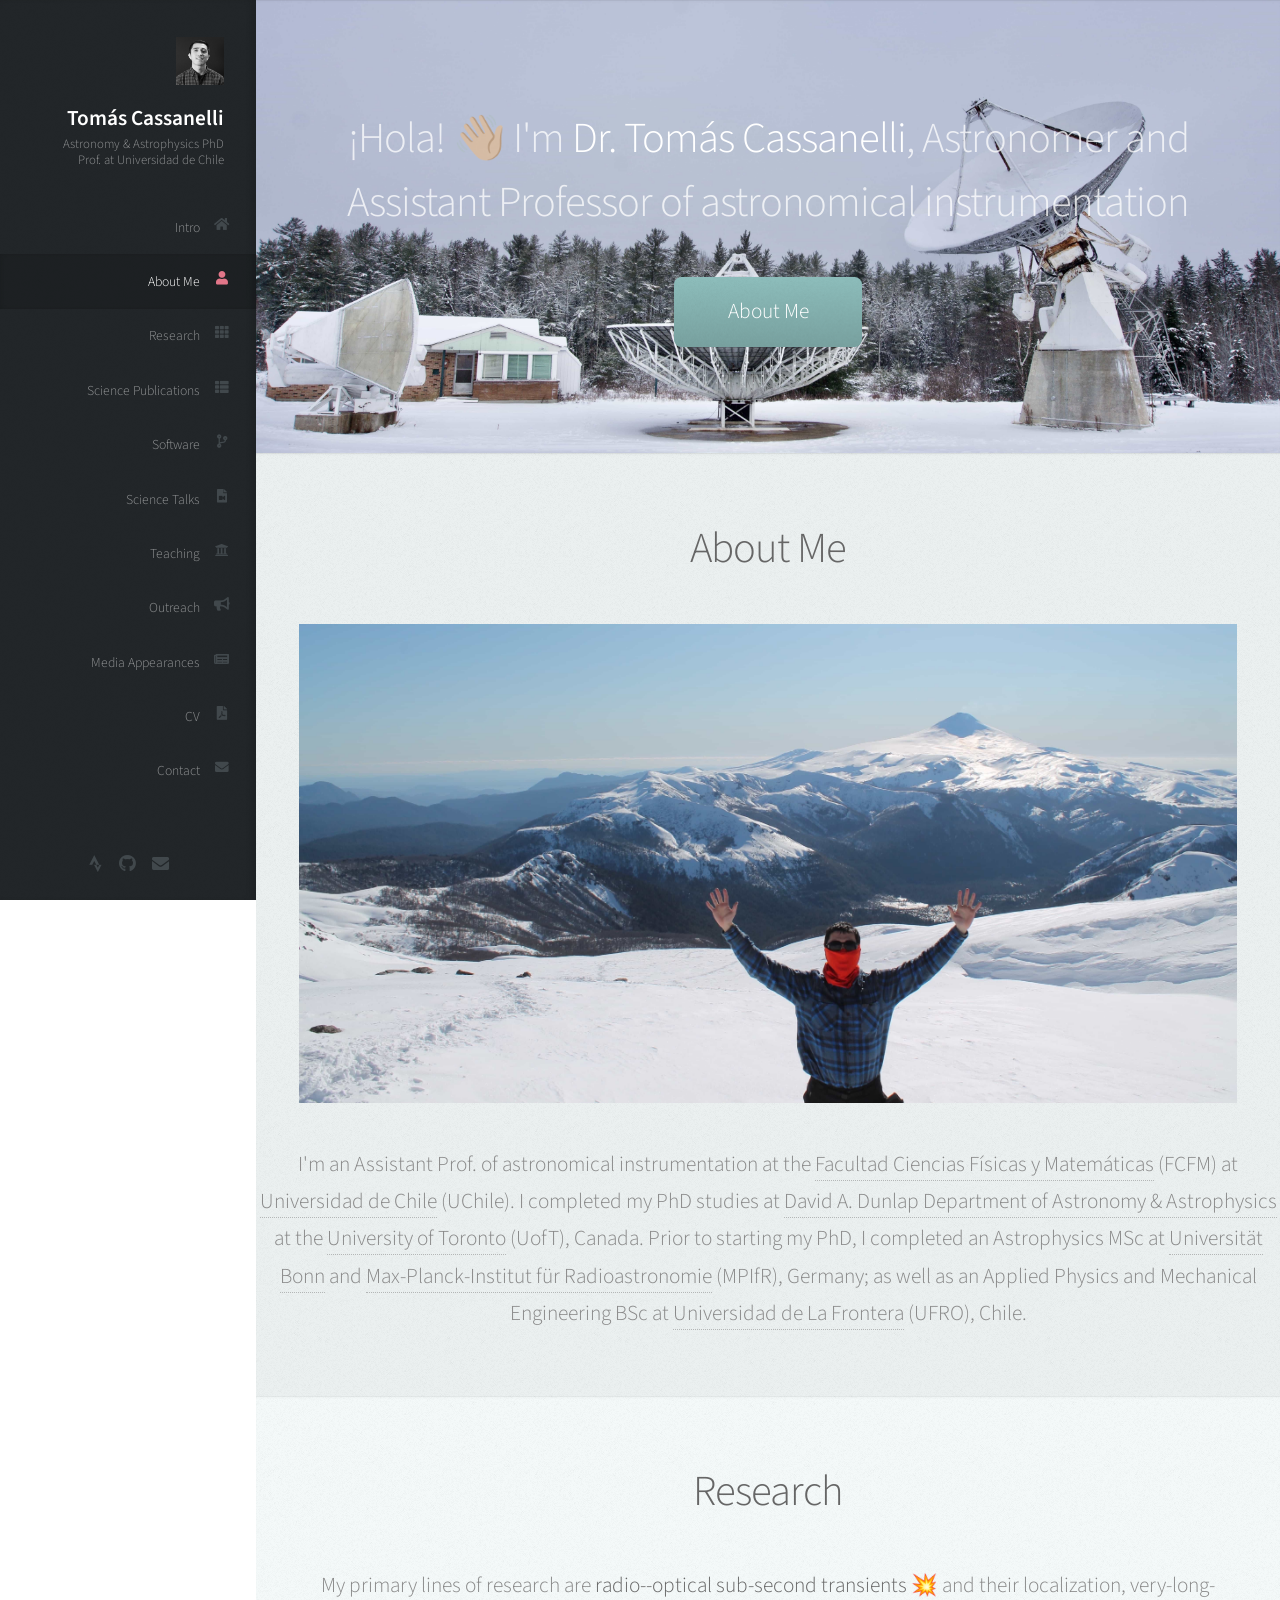
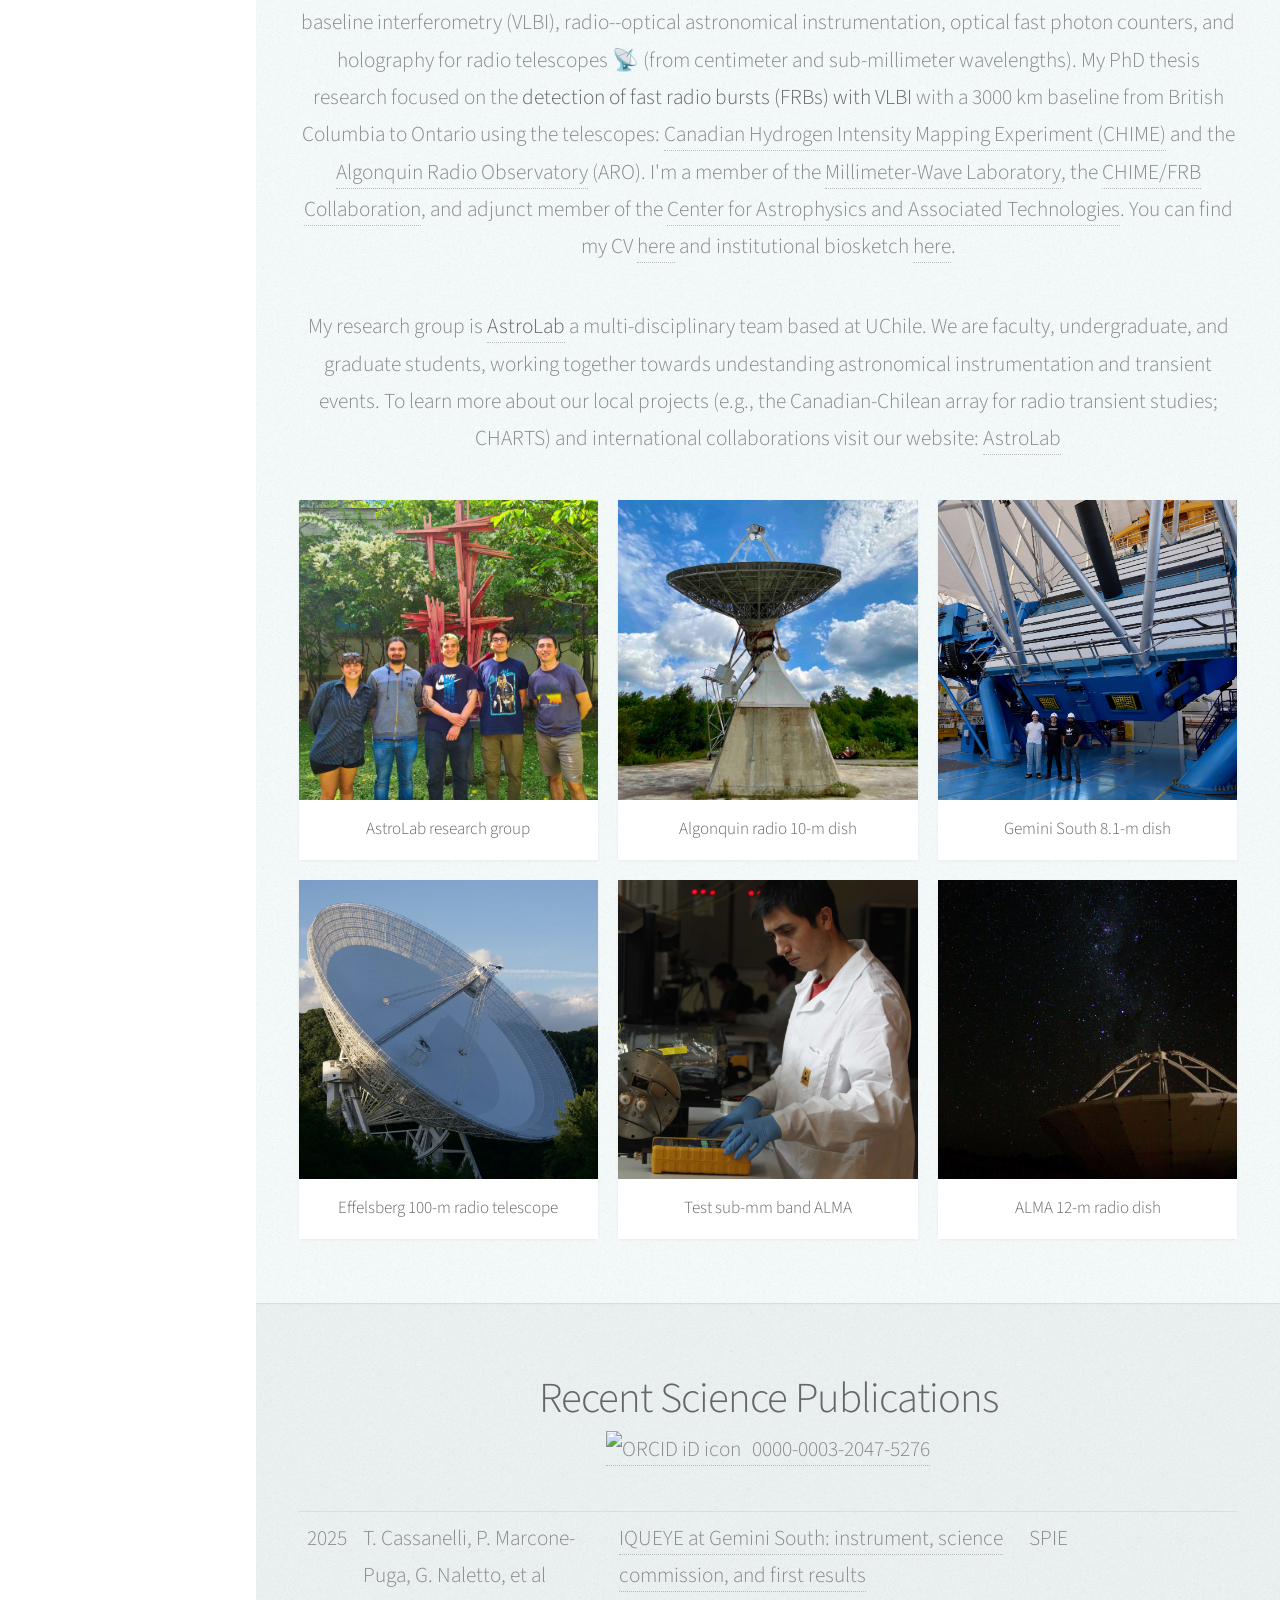
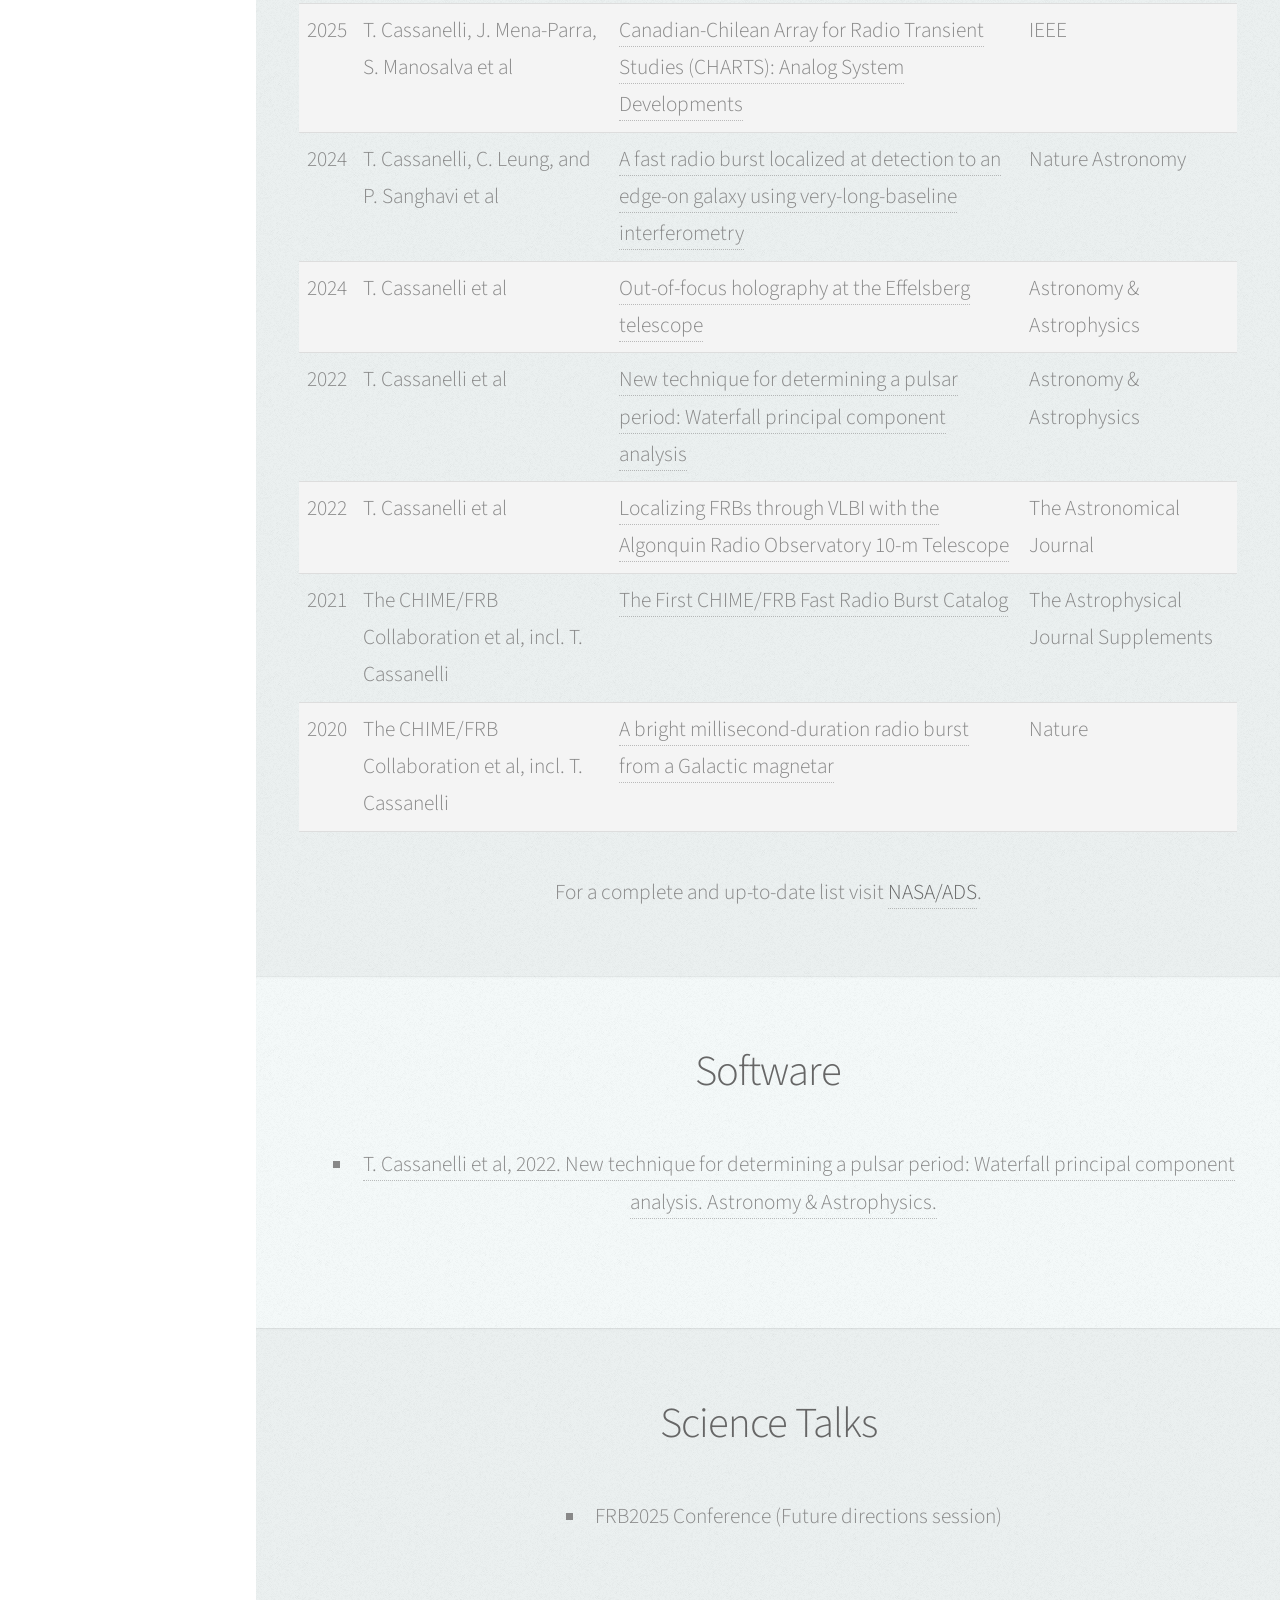
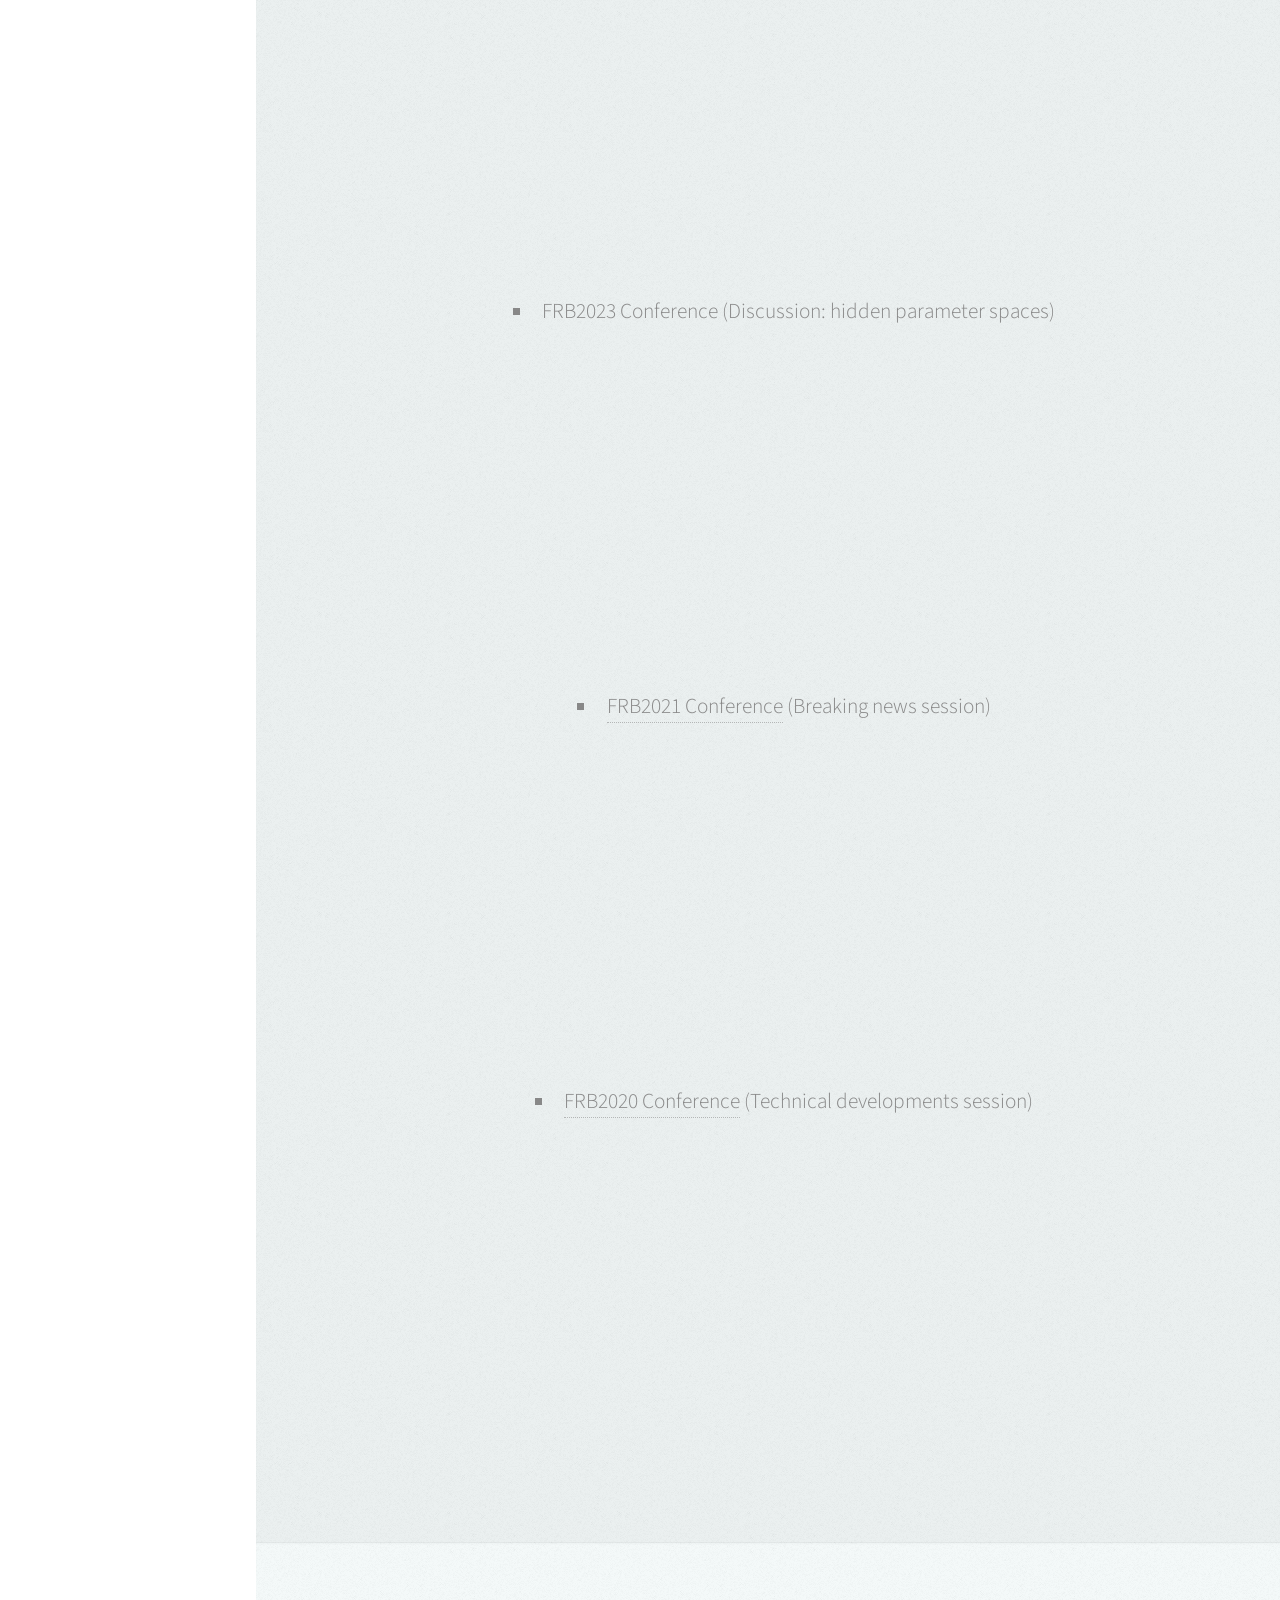
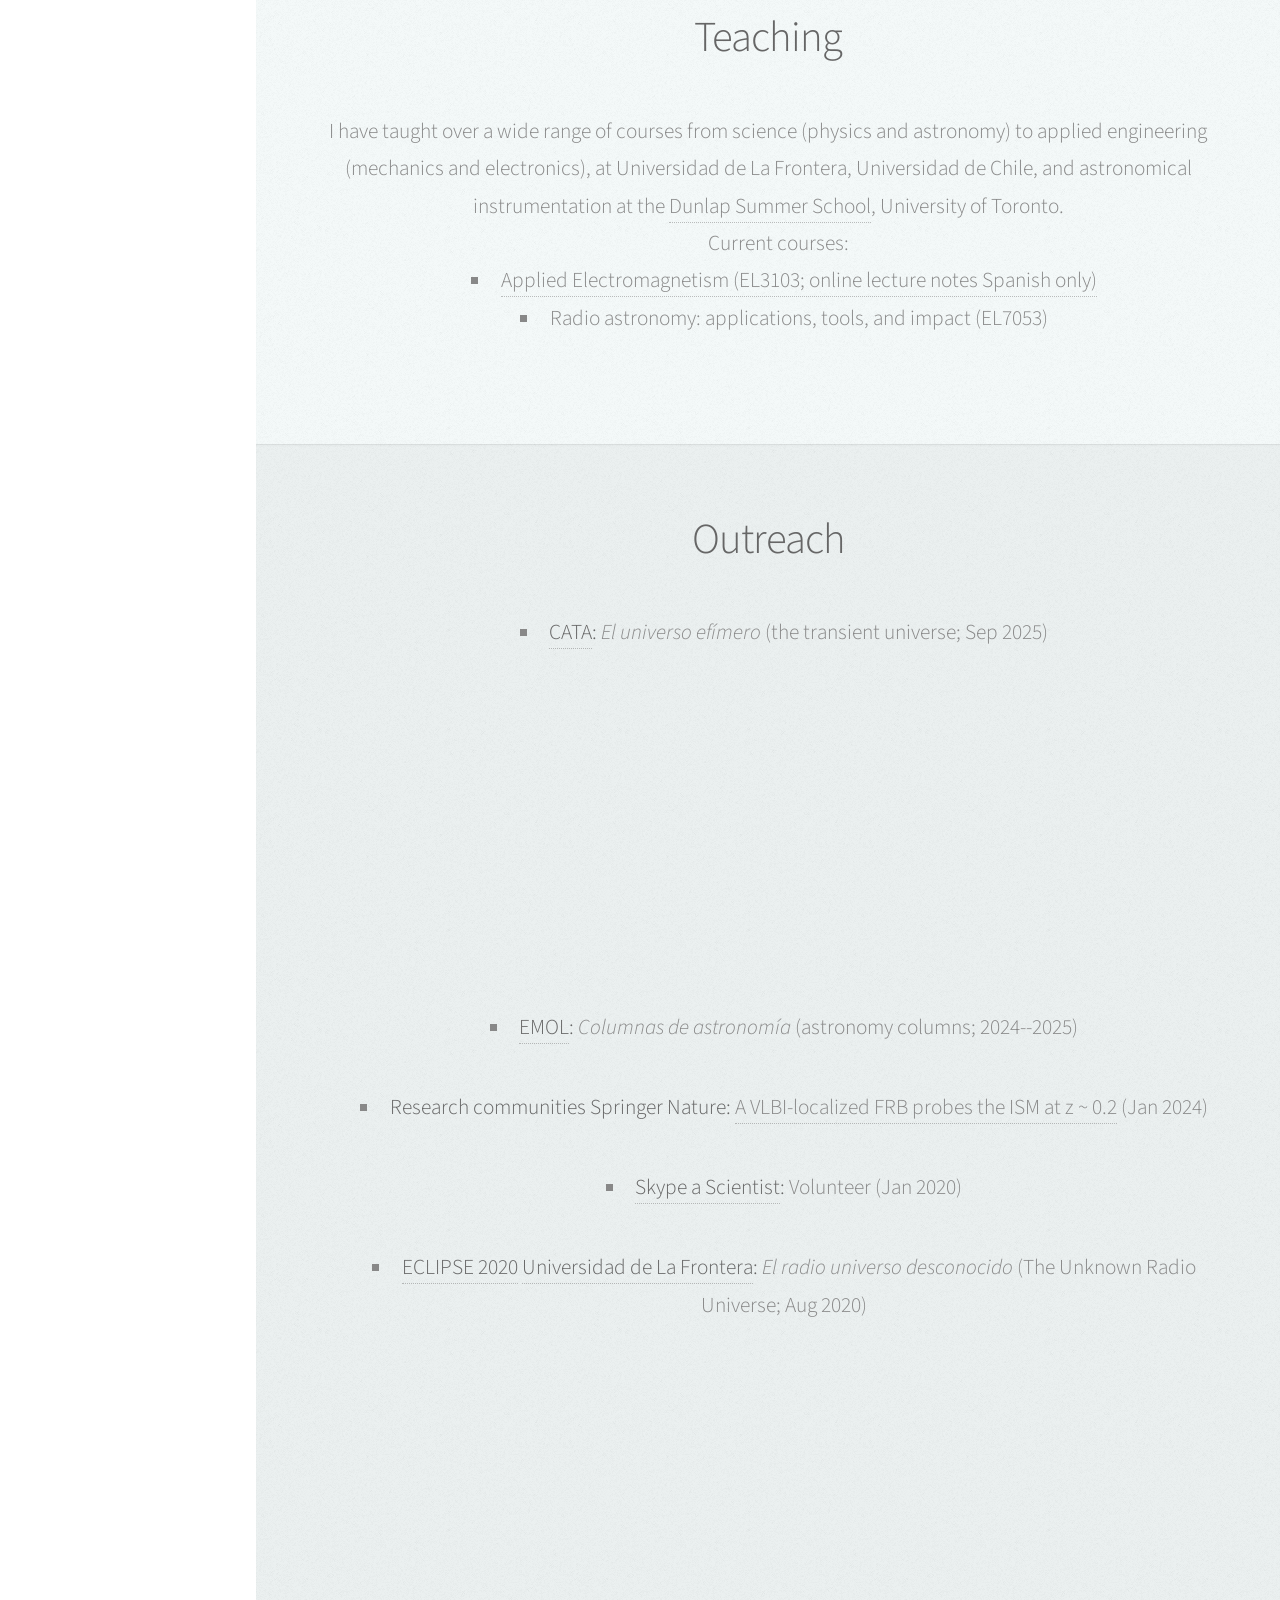
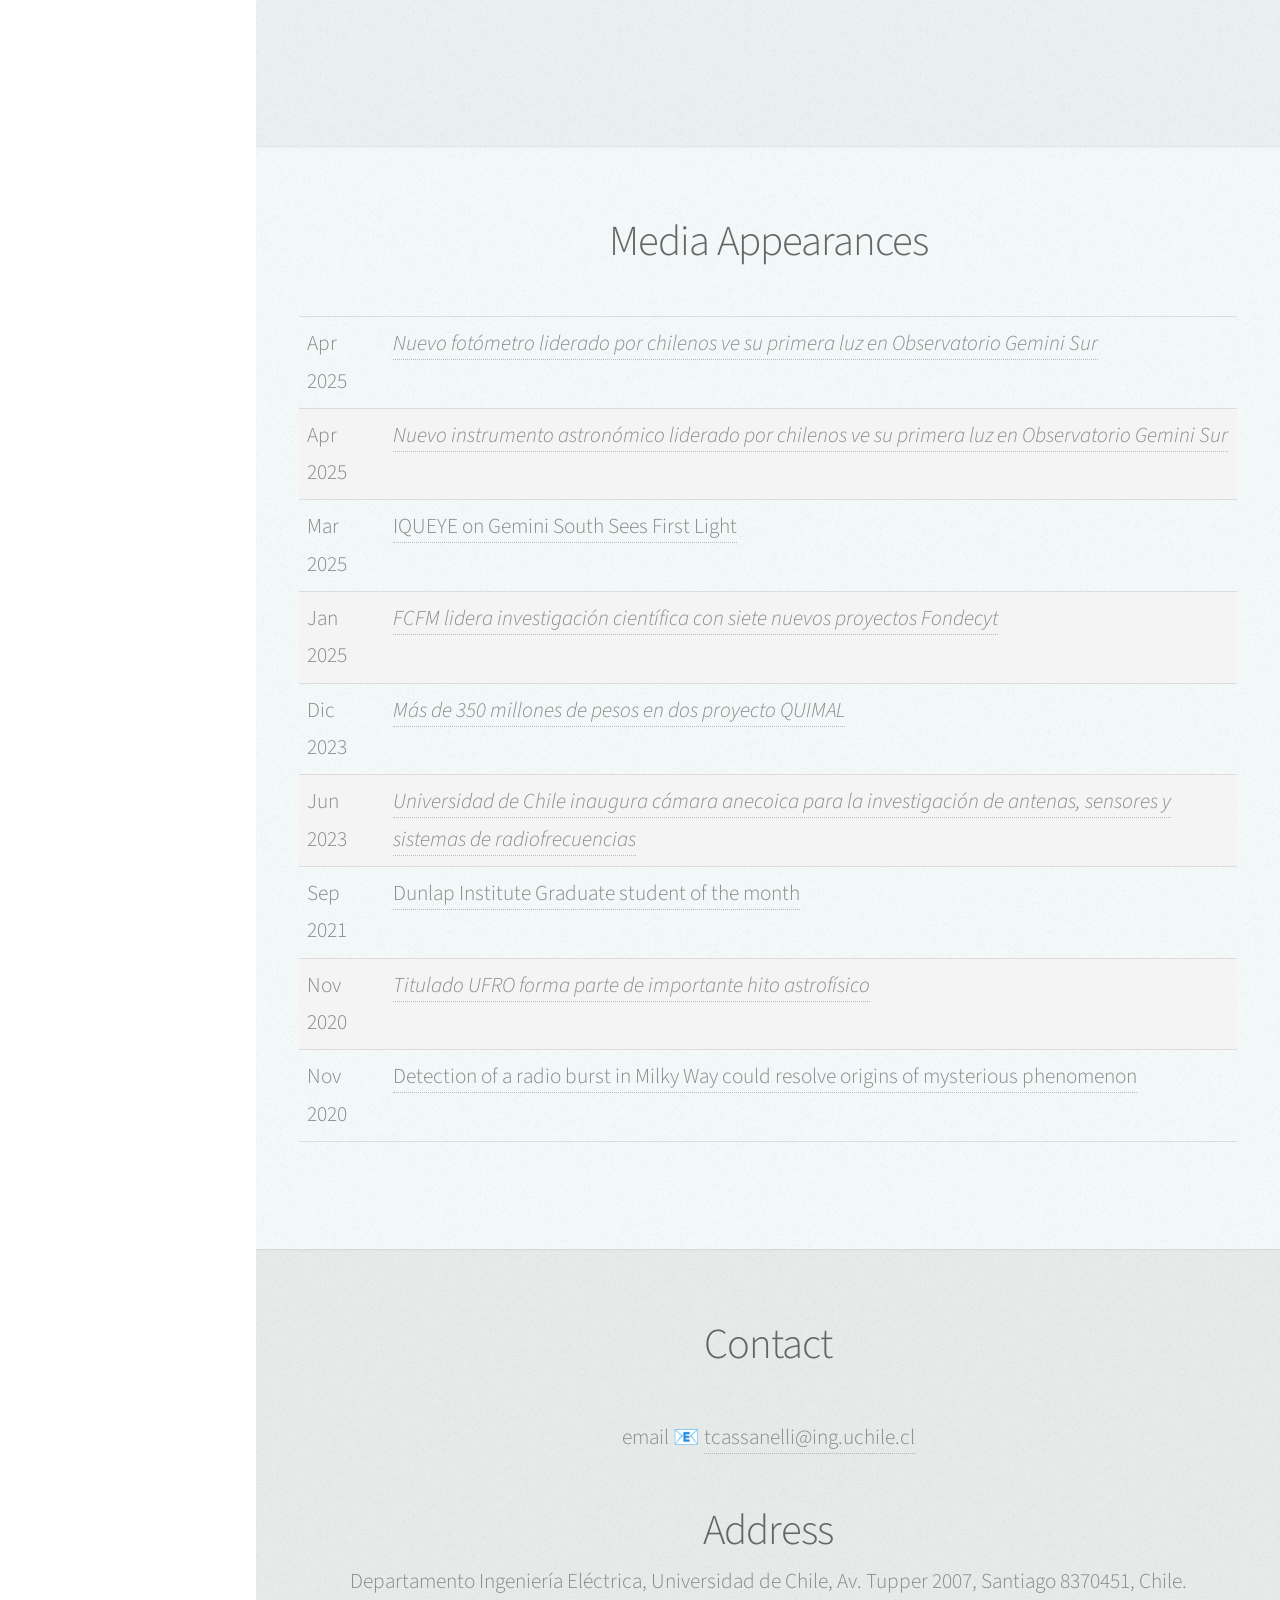
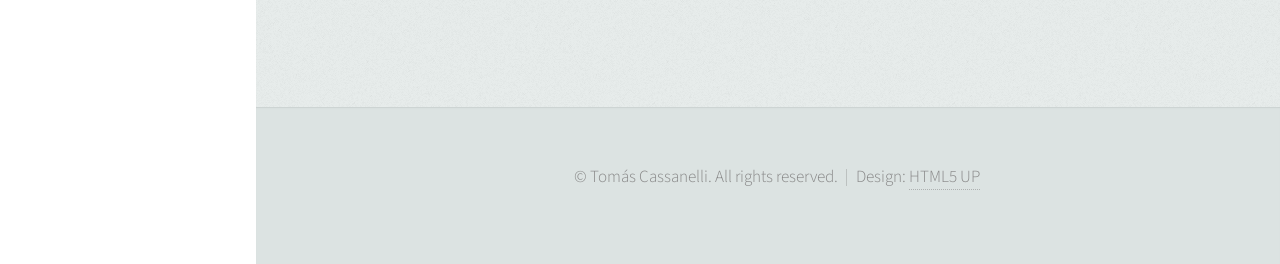
==== index.html @ cbee5646 "sorting publications in a nice table" ====
<!DOCTYPE HTML>
<!--
	Prologue by HTML5 UP
	html5up.net | @ajlkn
	Free for personal and commercial use under the CCA 3.0 license (html5up.net/license)
-->
<html>
	<head>
		<title>Tomás Cassanelli</title>
		<meta charset="utf-8" />
		<meta name="viewport" content="width=device-width, initial-scale=1, user-scalable=no" />
		<link rel="stylesheet" href="assets/css/main.css" />

		<!-- Social media picture -->
		<meta property="og:title" content="Prof. Tomás Cassanelli" />
		<meta property="og:url" content="https://tcassanelli.github.io" />
		<meta property="og:description" content="Hello I am Tomás! Astronomer and professor at Universidad de Chile.">
		<meta property="og:image" itemprop="image" content="https://github.com/tcassanelli/tcassanelli.github.io/blob/main/images/pic04.jpg?raw=true"/>
		<meta property="og:type" content="website" />
		<meta property="og:locale" content="en_US" />
	</head>
	<body class="is-preload">

		<!-- Header -->
			<div id="header">

				<div class="top">

					<!-- Logo -->
						<div id="logo">
							<span class="image avatar48"><img src="images/avatar.jpg" alt="" /></span>
							<h1 id="title">Tomás Cassanelli</h1>
							<p>Astronomy & Astrophysics PhD<br /> Prof. at Universidad de Chile</p>
						</div>

					<!-- Nav -->
						<nav id="nav">
							<ul>
								<li><a href="#top" id="top-link"><span class="icon solid fa-home">Intro</span></a></li>

								<li><a href="#about" id="about-link"><span class="icon solid fa-user">About Me</span></a></li>

								<li><a href="#research" id="research-link"><span class="icon solid fa-th">Research</span></a></li>

								<li><a href="#publication" id="publication-link"><span class="icon solid fa-th-list">Science Publications</span></a></li>

								<li><a href="#software" id="software-link"><span class="icon solid fa-code-branch">Software</span></a></li>

								<li><a href="#talks" id="talks-link"><span class="icon solid fa-file-video">Science Talks</span></a></li>

								<li><a href="#teaching" id="teaching-link"><span class="icon solid fa-university">Teaching</span></a></li>

								<li><a href="#outreach" id="outreach-link"><span class="icon solid fa-bullhorn">Outreach</span></a></li>

								<li><a href="#media" id="media-link"><span class="icon solid fa-newspaper">Media Appearances</span></a></li>

								<li><a href="cassanelli_CV.pdf" id="cv-link"><span class="icon solid fa-file-pdf">CV</span></a></li>

								<li><a href="#contact" id="contact-link"><span class="icon solid fa-envelope">Contact</span></a></li>
							</ul>
						</nav>

				</div>

				<div class="bottom">

					<!-- Social Icons -->
						<ul class="icons">
							<li><a href="https://www.strava.com/athletes/43578737" class="icon brands fab fa-strava"><span class="label">Strava</span></a></li>
							<li><a href="http://www.github.com/tcassanelli" class="icon brands fa-github"><span class="label">Github</span></a></li>
							<li><a href="mailto:tcassanelli@ing.uchile.cl" class="icon solid fa-envelope"><span class="label">Email</span></a></li>
						</ul>
				</div>

			</div>

		<!-- Main -->
			<div id="main">

				<!-- Intro -->
				<section id="top" class="one dark cover">
					<div class="container">

						<header>
							<h2 class="alt">¡Hola! 👋🏼 I'm <strong>Dr. Tomás Cassanelli</strong>, Astronomer and Assistant Professor of astronomical instrumentation</h2>
						</header>

						<footer>
							<a href="#about" class="button scrolly">About Me</a>
						</footer>

					</div>
				</section>

				<!-- About Me -->
				<section id="about" class="three">
					<div class="container">

						<header>
							<h2>About Me</h2>
						</header>
						<a href="#" class="image featured"><img src="images/pic08.jpg" alt="" /></a>
					</div>

						<p>I'm an Assistant Prof. of astronomical instrumentation at the <a href="https://ingenieria.uchile.cl/english">Facultad Ciencias Físicas y Matemáticas</a> (FCFM) at <a href="https://www.uchile.cl">Universidad de Chile</a> (UChile).
						I completed my PhD studies at <a href="http://www.astro.utoronto.ca">David A. Dunlap Department of Astronomy & Astrophysics</a> at the <a href="https://www.utoronto.ca">University of Toronto</a> (UofT), Canada. Prior to starting my PhD, I completed an Astrophysics MSc at <a href="https://www.uni-bonn.de">Universität Bonn</a> and <a href="https://www.mpifr-bonn.mpg.de">Max-Planck-Institut für Radioastronomie</a> (MPIfR), Germany; as well as an Applied Physics and Mechanical Engineering BSc at <a href="https://www.ufro.cl">Universidad de La Frontera</a> (UFRO), Chile.</p>
				</section>

				<!-- Research -->
				<section id="research" class="two">
					<div class="container">

						<header>
							<h2>Research</h2>
						</header>

						<p>My primary lines of research are <strong>radio--optical sub-second transients 💥</strong> and their localization, very-long-baseline interferometry (VLBI), radio--optical astronomical instrumentation, optical fast photon counters, and holography for radio telescopes 📡 (from centimeter and sub-millimeter wavelengths).
						My PhD thesis research focused on the <strong>detection of fast radio bursts (FRBs) with VLBI</strong> with a 3000 km baseline from British Columbia to Ontario using the telescopes: <a href="https://chime-experiment.ca">Canadian Hydrogen Intensity Mapping Experiment (CHIME)</a> and the <a href="http://thothx.com/aro">Algonquin Radio Observatory</a> (ARO). I'm a member of the <a href="http://www.das.uchile.cl/lab_mwl/index.html">Millimeter-Wave Laboratory</a>, the <a href="https://www.chime-frb.ca">CHIME/FRB Collaboration</a>, and adjunct member of the <a href="https://cata.cl">Center for Astrophysics and Associated Technologies</a>. You can find my CV <a href="cassanelli_CV.pdf">here</a> and institutional biosketch <a href="https://ingenieria.uchile.cl/sobre-la-fcfm/organizacion/personas/cuerpo-academico/ingenieria-electrica?qui_id=2798494">here</a>.</p>

						<p>My research group is <a href="https:\\astronomy-laboratory.github.io"><strong>AstroLab</strong></a> a multi-disciplinary team based at UChile. We are faculty, undergraduate, and graduate students, working together towards undestanding astronomical instrumentation and transient events. To learn more about our local projects (e.g., the Canadian-Chilean array for radio transient studies; CHARTS) and international collaborations visit our website: <a href="https:\\astronomy-laboratory.github.io">AstroLab</a></p>

						<div class="row">
							<div class="col-4 col-12-mobile">

								<article class="item">
									<a href="https:\\astronomy-laboratory.github.io" class="image fit"><img src="images/pic02.jpg" alt="" /></a>
									<header>
										<h3>AstroLab research group</h3>
									</header>
								</article>

									<article class="item">
										<a href="#" class="image fit"><img src="images/pic03.jpg" alt="" /></a>
										<header>
											<h3>Effelsberg 100-m radio telescope </h3>
										</header>
									</article>

							</div>
							<div class="col-4 col-12-mobile">

								<article class="item">
									<a href="#" class="image fit"><img src="images/pic04.jpg" alt="" /></a>
									<header>
										<h3>Algonquin radio 10-m dish</h3>
									</header>
								</article>

								<article class="item">
									<a href="#" class="image fit"><img src="images/pic05.jpg" alt="" /></a>
									<header>
										<h3>Test sub-mm band ALMA</h3>
									</header>
								</article>
							</div>
							<div class="col-4 col-12-mobile">

								<article class="item">
									<a href="#" class="image fit"><img src="images/pic06.jpg" alt="" /></a>
									
									<header>
										<h3>Gemini South 8.1-m dish</h3>
									</header>
								</article>

								<article class="item">
									<a href="#" class="image fit"><img src="images/pic07.jpg" alt="" /></a>

									<header>
										<h3>ALMA 12-m radio dish</h3>
									</header>
								</article>
							</div>
						</div>
					</div>
				</section>

				<!-- Science Publications -->
				<section id="publication" class="three">
					<div class="container">
						<header>
							<h2>Recent Science Publications</h2>
							<div itemscope itemtype="https://schema.org/Person"><a itemprop="sameAs" content="https://orcid.org/0000-0003-2047-5276" href="https://orcid.org/0000-0003-2047-5276" target="orcid.widget" rel="me noopener noreferrer" style="vertical-align:top;"><img src="https://orcid.org/sites/default/files/images/orcid_16x16.png" style="width:1em;margin-right:.5em;" alt="ORCID iD icon">0000-0003-2047-5276</a></div>
						</header>
						
                        <table style="width:100%; border-collapse: collapse;">
                            <tbody>
                                <tr>
                                    <td style="padding:8px; border-bottom:1px solid #ddd; border-top:1px solid #ddd;">2025</td>
                                    <td style="padding:8px; border-bottom:1px solid #ddd; border-top:1px solid #ddd;">T. Cassanelli, P. Marcone-Puga, G. Naletto, et al</td>
                                    <td style="padding:8px; border-bottom:1px solid #ddd; border-top:1px solid #ddd;">
                                        <a href="https://doi.org/10.1117/12.3066537">IQUEYE at Gemini South: instrument, science commission, and first results</a>
                                    </td>
                                    <td style="padding:8px; border-bottom:1px solid #ddd; border-top:1px solid #ddd;">SPIE</td>
                                </tr>
                                <tr>
                                    <td style="padding:8px; border-bottom:1px solid #ddd;">2025</td>
                                    <td style="padding:8px; border-bottom:1px solid #ddd;">T. Cassanelli, J. Mena-Parra, S. Manosalva et al</td>
                                    <td style="padding:8px; border-bottom:1px solid #ddd;">
                                        <a href="https://doi.org/10.23919/EuCAP63536.2025.10999353">Canadian-Chilean Array for Radio Transient Studies (CHARTS): Analog System Developments</a>
                                    </td>
                                    <td style="padding:8px; border-bottom:1px solid #ddd;">IEEE</td>
                                </tr>
                                <tr>
                                    <td style="padding:8px; border-bottom:1px solid #ddd;">2024</td>
                                    <td style="padding:8px; border-bottom:1px solid #ddd;">T. Cassanelli, C. Leung, and P. Sanghavi et al</td>
                                    <td style="padding:8px; border-bottom:1px solid #ddd;">
                                        <a href="https://doi.org/10.1038/s41550-024-02357-x">A fast radio burst localized at detection to an edge-on galaxy using very-long-baseline interferometry</a>
                                    </td>
                                    <td style="padding:8px; border-bottom:1px solid #ddd;">Nature Astronomy</td>
                                </tr>
                                <tr>
                                    <td style="padding:8px; border-bottom:1px solid #ddd;">2024</td>
                                    <td style="padding:8px; border-bottom:1px solid #ddd;">T. Cassanelli et al</td>
                                    <td style="padding:8px; border-bottom:1px solid #ddd;">
                                        <a href="https://doi.org/10.1051/0004-6361/202142116">Out-of-focus holography at the Effelsberg telescope</a>
                                    </td>
                                    <td style="padding:8px; border-bottom:1px solid #ddd;">Astronomy & Astrophysics</td>
                                </tr>
                                <tr>
                                    <td style="padding:8px; border-bottom:1px solid #ddd;">2022</td>
                                    <td style="padding:8px; border-bottom:1px solid #ddd;">T. Cassanelli et al</td>
                                    <td style="padding:8px; border-bottom:1px solid #ddd;">
                                        <a href="https://doi.org/10.1051/0004-6361/202243515">New technique for determining a pulsar period: Waterfall principal component analysis</a>
                                    </td>
                                    <td style="padding:8px; border-bottom:1px solid #ddd;">Astronomy & Astrophysics</td>
                                </tr>
                                <tr>
                                    <td style="padding:8px; border-bottom:1px solid #ddd;">2022</td>
                                    <td style="padding:8px; border-bottom:1px solid #ddd;">T. Cassanelli et al</td>
                                    <td style="padding:8px; border-bottom:1px solid #ddd;">
                                        <a href="https://doi.org/10.3847/1538-3881/ac3d2f">Localizing FRBs through VLBI with the Algonquin Radio Observatory 10-m Telescope</a>
                                    </td>
                                    <td style="padding:8px; border-bottom:1px solid #ddd;">The Astronomical Journal</td>
                                </tr>
                                <tr>
                                    <td style="padding:8px; border-bottom:1px solid #ddd;">2021</td>
                                    <td style="padding:8px; border-bottom:1px solid #ddd;">The CHIME/FRB Collaboration et al, incl. T. Cassanelli</td>
                                    <td style="padding:8px; border-bottom:1px solid #ddd;">
                                        <a href="https://doi.org/10.3847/1538-4365/ac33ab">The First CHIME/FRB Fast Radio Burst Catalog</a>
                                    </td>
                                    <td style="padding:8px; border-bottom:1px solid #ddd;">The Astrophysical Journal Supplements</td>
                                </tr>
                                <tr>
                                    <td style="padding:8px; border-bottom:1px solid #ddd;">2020</td>
                                    <td style="padding:8px; border-bottom:1px solid #ddd;">The CHIME/FRB Collaboration et al, incl. T. Cassanelli</td>
                                    <td style="padding:8px; border-bottom:1px solid #ddd;">
                                        <a href="https://doi.org/10.1038/s41586-020-2863-y">A bright millisecond-duration radio burst from a Galactic magnetar</a>
                                    </td>
                                    <td style="padding:8px; border-bottom:1px solid #ddd;">Nature</td>
                                </tr>
                            </tbody>
                        </table></td>

						For a complete and up-to-date list visit <strong><a href="https://ui.adsabs.harvard.edu/search/q=%20author%3A%22Cassanelli%2C%20Tomas%22&sort=date%20desc%2C%20bibcode%20desc&p_=0">NASA/ADS</a></strong>.
						
						<!-- <div id="ads_query_importer_widget"></div> -->

					</div>
				</section>

				<!-- Software -->
				<section id="software" class="two">
					<div class="container">
						<header>
							<h2>Software</h2>
						</header>

						<div class="col-6 col-12-mobile">

							<ul>
								<li> <a href="https://ui.adsabs.harvard.edu/abs/2022A%26A...663A.106C/abstract">T. Cassanelli et al, 2022. New technique for determining a pulsar period: Waterfall principal component analysis. Astronomy & Astrophysics.</a></li>
							</ul>

						</div>


					</div>
				</section>

				<!-- Science Talks -->
				<section id="talks" class="three">
					<div class="container">

						<header>
							<h2>Science Talks</h2>
						</header>

                        <ul>
							<li>FRB2025 Conference (Future directions session)</li>
							<iframe class="container" style="display: block; margin: auto;" width="560" height="315" src="https://www.youtube.com/embed/UxKmfRVBU6w?si=ouFDp-o_xVAPRg_v&amp;start=12105" title="YouTube video player" frameborder="0" allow="accelerometer; autoplay; clipboard-write; encrypted-media; gyroscope; picture-in-picture; web-share" referrerpolicy="strict-origin-when-cross-origin" allowfullscreen></iframe>
						</ul>
						
						<ul>
							<li>FRB2023 Conference (Discussion: hidden parameter spaces)</li>
							<iframe class="container" style="display: block; margin: auto;" width="560" height="315" src="https://www.youtube.com/embed/dUhJz8EG8Wk?si=pvramgPpFtHdf4kO&amp;start=2215" title="YouTube video player" frameborder="0" allow="accelerometer; autoplay; clipboard-write; encrypted-media; gyroscope; picture-in-picture; web-share" referrerpolicy="strict-origin-when-cross-origin" 
							frameborder="0" allowfullscreen></iframe>
						</ul>

						<ul>
							<li><a href="https://sites.google.com/view/frb2021/home">FRB2021 Conference</a> (Breaking news session)</li>
							<iframe class="container" style="display: block; margin: auto;"width="560" height="315" src="https://www.youtube.com/embed/Z340Fchf7rI?start=2563" title="YouTube video player" frameborder="0" allow="accelerometer; autoplay; clipboard-write; encrypted-media; gyroscope; picture-in-picture"
							frameborder="0" allowfullscreen></iframe>
						</ul>

						<ul>
							<li><a href="http://frb2020.phys.wvu.edu/about.html">FRB2020 Conference</a> (Technical developments session)</li>
							<iframe class="container" style="display: block; margin: auto;"width="560" height="315" src="https://www.youtube.com/embed/Q3HDUeQWrog?start=4500" frameborder="0" allow="accelerometer; autoplay; clipboard-write; encrypted-media; gyroscope; picture-in-picture"
							frameborder="0" allowfullscreen></iframe>
						</ul>
					</div>
				</section>	

				<!-- Teaching -->
				<section id="teaching" class="two">
					<div class="container">
						<header>
							<h2>Teaching</h2>
						</header>
						I have taught over a wide range of courses from science (physics and astronomy) to applied engineering (mechanics and electronics), at Universidad de La Frontera, Universidad de Chile, and astronomical instrumentation at the <a href="http://www.dunlap.utoronto.ca/summer-school">Dunlap Summer School</a>, University of Toronto.

                        
                        <ul>
                            Current courses:
							<li> <a href="https://zenodo.org/records/10067791" >Applied Electromagnetism (EL3103; online lecture notes Spanish only)</a> </li>
							<li> Radio astronomy: applications, tools, and impact (EL7053)</li>
						</ul>
					</div>
				</section>		

				<!-- Outreach -->
				<section id="outreach" class="three">
                    <div class="container">

                        <header>
                            <h2>Outreach</h2>
                        </header>
                        <ul>
                            <li>
                                <strong><a href="https://www.cata.cl">CATA</a>:</strong> <em>El universo efímero</em> (the transient universe; Sep 2025)
                                <br>
                                <iframe class="container" style="display: block; margin: auto;" width="560" height="315" src="https://www.youtube.com/embed/xGclq8f79yA?si=MGRbF6kid-R1Dpmd" title="El universo efímero" frameborder="0" allow="accelerometer; autoplay; clipboard-write; encrypted-media; gyroscope; picture-in-picture; web-share" referrerpolicy="strict-origin-when-cross-origin" allowfullscreen></iframe>
                            </li>
                        </ul>
                        <ul>
                            <li>
                                <strong><a href="https://comentarista.emol.com/2568320/Tomas-Cassanelli.html">EMOL</a>:</strong> <em>Columnas de astronomía</em> (astronomy columns; 2024--2025)
                            </li>
                        </ul>
                        <ul>
                            <li>
                                <strong>Research communities Springer Nature:</strong>
                                <a href="https://go.nature.com/3XVDgFD">A VLBI-localized FRB probes the ISM at z ~ 0.2</a> (Jan 2024)
                            </li>
                        </ul>
                        <ul>
                            <li>
                                <strong><a href="https://www.skypeascientist.com">Skype a Scientist</a>:</strong> Volunteer (Jan 2020)
                            </li>
                        </ul>
                        <ul>
                            <li>
                                <strong><a href="https://eclipse2020.ufro.cl">ECLIPSE 2020</a> <a href="https://www.ufro.cl">Universidad de La Frontera</a>:</strong> <em>El radio universo desconocido</em> (The Unknown Radio Universe; Aug 2020)
                                <br>
                                <iframe class="container" style="display: block; margin: auto;" width="560" height="315"  src="https://www.youtube.com/embed/p0oM37gTk-E" title="El radio universo desconocido" frameborder="0" allow="accelerometer; autoplay; clipboard-write; encrypted-media; gyroscope; picture-in-picture; web-share" referrerpolicy="strict-origin-when-cross-origin" allowfullscreen></iframe>
                            </li>
                        </ul>
                    </div>
				</section>				

				<!-- Media Appearances -->
				<section id="media" class="two">
					<div class="container">

						<header>
							<h2>Media Appearances</h2>
						</header>
                        <table style="width:100%; border-collapse: collapse;">
                            <tbody>
                                <tr>
                                    <td style="padding:8px; border-bottom:1px solid #ddd; border-top:1px solid #ddd;">Apr 2025</td>
                                    <td style="padding:8px; border-bottom:1px solid #ddd; border-top:1px solid #ddd;">
                                        <a href="https://cata.cl/nuevo-fotometro-liderado-por-chilenos-ve-su-primera-luz-en-observatorio-gemini-sur/"><em>Nuevo fotómetro liderado por chilenos ve su primera luz en Observatorio Gemini Sur</em></a>
                                    </td>
                                </tr>
                                <tr>
                                    <td style="padding:8px; border-bottom:1px solid #ddd;">Apr 2025</td>
                                    <td style="padding:8px; border-bottom:1px solid #ddd;">
                                        <a href="https://www.elmostrador.cl/cultura/ciencia-cultura/2025/04/21/nuevo-instrumento-astronomico-liderado-por-chilenos-ve-su-primera-luz-en-observatorio-gemini-sur/"><em>Nuevo instrumento astronómico liderado por chilenos ve su primera luz en Observatorio Gemini Sur</em></a>
                                    </td>
                                </tr>
                                <tr>
                                    <td style="padding:8px; border-bottom:1px solid #ddd;">Mar 2025</td>
                                    <td style="padding:8px; border-bottom:1px solid #ddd;">
                                        <a href="https://noirlab.edu/public/announcements/ann25005/">IQUEYE on Gemini South Sees First Light</a>
                                    </td>
                                </tr>
                                <tr>
                                    <td style="padding:8px; border-bottom:1px solid #ddd;">Jan 2025</td>
                                    <td style="padding:8px; border-bottom:1px solid #ddd;">
                                        <a href="https://ingenieria.uchile.cl/noticias/224654/fcfm-lidera-investigacion-con-siete-nuevos-proyectos-fondecyt-2025"><em>FCFM lidera investigación científica con siete nuevos proyectos Fondecyt</em></a>
                                    </td>
                                </tr>
                                <tr>
                                    <td style="padding:8px; border-bottom:1px solid #ddd;">Dic 2023</td>
                                    <td style="padding:8px; border-bottom:1px solid #ddd;">
                                        <a href="https://das.uchile.cl/mas-de-350-millones-de-pesos-en-dos-proyecto-quimal/"><em>Más de 350 millones de pesos en dos proyecto QUIMAL</em></a>
                                    </td>
                                </tr>
                                <tr>
                                    <td style="padding:8px; border-bottom:1px solid #ddd;">Jun 2023</td>
                                    <td style="padding:8px; border-bottom:1px solid #ddd;">
                                        <a href="https://uchile.cl/noticias/206099/uchile-inaugura-camara-anecoica-para-estudios-en-telecomunicaciones"><em>Universidad de Chile inaugura cámara anecoica para la investigación de antenas, sensores y sistemas de radiofrecuencias</em></a>
                                    </td>
                                </tr>
                                <tr>
                                    <td style="padding:8px; border-bottom:1px solid #ddd;">Sep 2021</td>
                                    <td style="padding:8px; border-bottom:1px solid #ddd;">
                                        <a href="https://www.dunlap.utoronto.ca/sept-grad-student-cassanelli/">Dunlap Institute Graduate student of the month</a>
                                    </td>
                                </tr>
                                <tr>
                                    <td style="padding:8px; border-bottom:1px solid #ddd;">Nov 2020</td>
                                    <td style="padding:8px; border-bottom:1px solid #ddd;">
                                        <a href="http://fica.ufro.cl/titulado-ufro-forma-parte-importante-hito-astrofisico/"><em>Titulado UFRO forma parte de importante hito astrofísico</em></a>
                                    </td>
                                </tr>
                                <tr>
                                    <td style="padding:8px; border-bottom:1px solid #ddd;">Nov 2020</td>
                                    <td style="padding:8px; border-bottom:1px solid #ddd;">
                                        <a href="http://www.dunlap.utoronto.ca/detection-of-a-short-intense-radio-burst-in-milky-way-could-help-resolve-origins-of-mysterious-phenomenon-2/?fbclid=IwAR2lxmG8Or4QVStH0n5JWjRbFcJIzWhUZtN2y-1mu7CrL1S2MYUNFxnIvfw">Detection of a radio burst in Milky Way could resolve origins of mysterious phenomenon</a>
                                    </td>
                                </tr>
                            </tbody>
                        </table></td>

					</div>
				</section>	

				<!-- Contact -->
				<section id="contact" class="four">
					<div class="container">

						<header>
							<h2>Contact</h2>
						</header>

						<p>email 📧 <a href="mailto:tcassanelli@ing.uchile.cl">tcassanelli@ing.uchile.cl</a> </p>

						<header>
							<h2>Address</h2>
							Departamento Ingeniería Eléctrica, Universidad de Chile, Av. Tupper 2007, Santiago 8370451, Chile.
						</header>

				</section>
			</div>

			<!-- Footer -->
			<div id="footer">
				<!-- Copyright -->
				<ul class="copyright">
					<li>&copy; Tomás Cassanelli. All rights reserved.</li><li>Design: <a href="http://html5up.net">HTML5 UP</a></li>
				</ul>

			</div>

			<!-- Scripts -->
			<script src="assets/js/jquery.min.js"></script>
			<script src="assets/js/jquery.scrolly.min.js"></script>
			<script src="assets/js/jquery.scrollex.min.js"></script>
			<script src="assets/js/browser.min.js"></script>
			<script src="assets/js/breakpoints.min.js"></script>
			<script src="assets/js/util.js"></script>
			<script src="assets/js/main.js"></script>


	</body>
</html>
---- assets/css/main.css ----
@import url("fontawesome-all.min.css");
@import url("https://fonts.googleapis.com/css?family=Source+Sans+Pro:300,300italic,400,600");

/*
	Prologue by HTML5 UP
	html5up.net | @ajlkn
	Free for personal and commercial use under the CCA 3.0 license (html5up.net/license)
*/

html, body, div, span, applet, object,
iframe, h1, h2, h3, h4, h5, h6, p, blockquote,
pre, a, abbr, acronym, address, big, cite,
code, del, dfn, em, img, ins, kbd, q, s, samp,
small, strike, strong, sub, sup, tt, var, b,
u, i, center, dl, dt, dd, ol, ul, li, fieldset,
form, label, legend, table, caption, tbody,
tfoot, thead, tr, th, td, article, aside,
canvas, details, embed, figure, figcaption,
footer, header, hgroup, menu, nav, output, ruby,
section, summary, time, mark, audio, video {
	margin: 0;
	padding: 0;
	border: 0;
	font-size: 100%;
	font: inherit;
	vertical-align: baseline;}

article, aside, details, figcaption, figure,
footer, header, hgroup, menu, nav, section {
	display: block;}

body {
	line-height: 1;
}

ol, ul {
	list-style: none;
}

blockquote, q {
	quotes: none;
}

	blockquote:before, blockquote:after, q:before, q:after {
		content: '';
		content: none;
	}

table {
	border-collapse: collapse;
	border-spacing: 0;
}

body {
	-webkit-text-size-adjust: none;
}

mark {
	background-color: transparent;
	color: inherit;
}

input::-moz-focus-inner {
	border: 0;
	padding: 0;
}

input, select, textarea {
	-moz-appearance: none;
	-webkit-appearance: none;
	-ms-appearance: none;
	appearance: none;
}

/* Basic */

	html {
		box-sizing: border-box;
	}

	*, *:before, *:after {
		box-sizing: inherit;
	}

	body {
		background: #fff;
		font-family: 'Source Sans Pro', sans-serif;
		font-size: 19pt;
		font-weight: 300;
		line-height: 1.75em;
		color: #888;
	}

		body.is-preload *, body.is-preload *:before, body.is-preload *:after {
			-moz-animation: none !important;
			-webkit-animation: none !important;
			-ms-animation: none !important;
			animation: none !important;
			-moz-transition: none !important;
			-webkit-transition: none !important;
			-ms-transition: none !important;
			transition: none !important;
		}

	input, textarea, select {
		font-family: 'Source Sans Pro', sans-serif;
		font-size: 19pt;
		font-weight: 300;
		line-height: 1.75em;
		color: #888;
	}

	h1, h2, h3, h4, h5, h6 {
		font-weight: 300;
		color: #666;
		line-height: 1.5em;
	}

	h1 a, h2 a, h3 a, h4 a, h5 a, h6 a {
		color: inherit;
		text-decoration: none;
	}

		h1 a strong, h2 a strong, h3 a strong, h4 a strong, h5 a strong, h6 a strong {
			color: #333;
		}

	h2 {
		font-size: 2em;
		letter-spacing: -1px;
	}

		h2.alt {
			color: #888;
		}

			h2.alt strong {
				color: #666;
			}

	h3 {
		font-size: 1.5em;
	}

	header {
		margin: 0 0 2em 0;
	}

		header > p {
			margin: 1em 0 0 0;
		}

	footer {
		margin: 2em 0 0 0;
	}

	strong, b {
		font-weight: 300;
		color: #666;
	}

	em, i {
		font-style: italic;
	}

	a {
		text-decoration: none;
		color: inherit;
		border-bottom: dotted 1px rgba(128, 128, 128, 0.5);
		-moz-transition: color 0.35s ease-in-out, border-bottom-color 0.35s ease-in-out;
		-webkit-transition: color 0.35s ease-in-out, border-bottom-color 0.35s ease-in-out;
		-ms-transition: color 0.35s ease-in-out, border-bottom-color 0.35s ease-in-out;
		transition: color 0.35s ease-in-out, border-bottom-color 0.35s ease-in-out;
		outline: 0;
	}

		a:hover {
			color: #E27689;
			border-bottom-color: rgba(255, 255, 255, 0);
		}

	sub {
		position: relative;
		top: 0.5em;
		font-size: 0.8em;
	}

	sup {
		position: relative;
		top: -0.5em;
		font-size: 0.8em;
	}

	hr {
		border: 0;
		border-top: solid 1px #ddd;
	}

	blockquote {
		border-left: solid 0.5em #ddd;
		padding: 1em 0 1em 2em;
		font-style: italic;
	}

	p, ul, ol, dl, table {
		margin-bottom: 2em;
	}

	br.clear {
		clear: both;
	}

/* Container */

	.container {
		margin: 0 auto;
		max-width: 100%;
		width: 1400px;
	}

		@media screen and (min-width: 961px) and (max-width: 1880px) {

			.container {
				width: 1200px;
			}

		}

		@media screen and (min-width: 961px) and (max-width: 1620px) {

			.container {
				width: 960px;
			}

		}

		@media screen and (min-width: 961px) and (max-width: 1320px) {

			.container {
				width: 100%;
			}

		}

		@media screen and (max-width: 960px) {

			.container {
				width: 100%;
			}

		}

		@media screen and (max-width: 736px) {

			.container {
				width: 100%;
			}

		}

	.float-child {
	    width: 50%;
	    float: left;
	    padding: 20px;
	    /*border: 2px solid red;*/
	}  

/* Row */

	.row {
		display: flex;
		flex-wrap: wrap;
		box-sizing: border-box;
		align-items: stretch;
	}

		.row > * {
			box-sizing: border-box;
		}

		.row.gtr-uniform > * > :last-child {
			margin-bottom: 0;
		}

		.row.aln-left {
			justify-content: flex-start;
		}

		.row.aln-center {
			justify-content: center;
		}

		.row.aln-right {
			justify-content: flex-end;
		}

		.row.aln-top {
			align-items: flex-start;
		}

		.row.aln-middle {
			align-items: center;
		}

		.row.aln-bottom {
			align-items: flex-end;
		}

		.row > .imp {
			order: -1;
		}

		.row > .col-1 {
			width: 8.33333%;
		}

		.row > .off-1 {
			margin-left: 8.33333%;
		}

		.row > .col-2 {
			width: 16.66667%;
		}

		.row > .off-2 {
			margin-left: 16.66667%;
		}

		.row > .col-3 {
			width: 25%;
		}

		.row > .off-3 {
			margin-left: 25%;
		}

		.row > .col-4 {
			width: 33.33333%;
		}

		.row > .off-4 {
			margin-left: 33.33333%;
		}

		.row > .col-5 {
			width: 41.66667%;
		}

		.row > .off-5 {
			margin-left: 41.66667%;
		}

		.row > .col-6 {
			width: 50%;
		}

		.row > .off-6 {
			margin-left: 50%;
		}

		.row > .col-7 {
			width: 58.33333%;
		}

		.row > .off-7 {
			margin-left: 58.33333%;
		}

		.row > .col-8 {
			width: 66.66667%;
		}

		.row > .off-8 {
			margin-left: 66.66667%;
		}

		.row > .col-9 {
			width: 75%;
		}

		.row > .off-9 {
			margin-left: 75%;
		}

		.row > .col-10 {
			width: 83.33333%;
		}

		.row > .off-10 {
			margin-left: 83.33333%;
		}

		.row > .col-11 {
			width: 91.66667%;
		}

		.row > .off-11 {
			margin-left: 91.66667%;
		}

		.row > .col-12 {
			width: 100%;
		}

		.row > .off-12 {
			margin-left: 100%;
		}

		.row.gtr-0 {
			margin-top: 0px;
			margin-left: 0px;
		}

			.row.gtr-0 > * {
				padding: 0px 0 0 0px;
			}

			.row.gtr-0.gtr-uniform {
				margin-top: 0px;
			}

				.row.gtr-0.gtr-uniform > * {
					padding-top: 0px;
				}

		.row.gtr-25 {
			margin-top: -10px;
			margin-left: -10px;
		}

			.row.gtr-25 > * {
				padding: 10px 0 0 10px;
			}

			.row.gtr-25.gtr-uniform {
				margin-top: -10px;
			}

				.row.gtr-25.gtr-uniform > * {
					padding-top: 10px;
				}

		.row.gtr-50 {
			margin-top: -20px;
			margin-left: -20px;
		}

			.row.gtr-50 > * {
				padding: 20px 0 0 20px;
			}

			.row.gtr-50.gtr-uniform {
				margin-top: -20px;
			}

				.row.gtr-50.gtr-uniform > * {
					padding-top: 20px;
				}

		.row {
			margin-top: -40px;
			margin-left: -40px;
		}

			.row > * {
				padding: 40px 0 0 40px;
			}

			.row.gtr-uniform {
				margin-top: -40px;
			}

				.row.gtr-uniform > * {
					padding-top: 40px;
				}

		.row.gtr-150 {
			margin-top: -60px;
			margin-left: -60px;
		}

			.row.gtr-150 > * {
				padding: 60px 0 0 60px;
			}

			.row.gtr-150.gtr-uniform {
				margin-top: -60px;
			}

				.row.gtr-150.gtr-uniform > * {
					padding-top: 60px;
				}

		.row.gtr-200 {
			margin-top: -80px;
			margin-left: -80px;
		}

			.row.gtr-200 > * {
				padding: 80px 0 0 80px;
			}

			.row.gtr-200.gtr-uniform {
				margin-top: -80px;
			}

				.row.gtr-200.gtr-uniform > * {
					padding-top: 80px;
				}

		@media screen and (min-width: 961px) and (max-width: 1880px) {

			.row {
				display: flex;
				flex-wrap: wrap;
				box-sizing: border-box;
				align-items: stretch;
			}

				.row > * {
					box-sizing: border-box;
				}

				.row.gtr-uniform > * > :last-child {
					margin-bottom: 0;
				}

				.row.aln-left {
					justify-content: flex-start;
				}

				.row.aln-center {
					justify-content: center;
				}

				.row.aln-right {
					justify-content: flex-end;
				}

				.row.aln-top {
					align-items: flex-start;
				}

				.row.aln-middle {
					align-items: center;
				}

				.row.aln-bottom {
					align-items: flex-end;
				}

				.row > .imp-wide {
					order: -1;
				}

				.row > .col-1-wide {
					width: 8.33333%;
				}

				.row > .off-1-wide {
					margin-left: 8.33333%;
				}

				.row > .col-2-wide {
					width: 16.66667%;
				}

				.row > .off-2-wide {
					margin-left: 16.66667%;
				}

				.row > .col-3-wide {
					width: 25%;
				}

				.row > .off-3-wide {
					margin-left: 25%;
				}

				.row > .col-4-wide {
					width: 33.33333%;
				}

				.row > .off-4-wide {
					margin-left: 33.33333%;
				}

				.row > .col-5-wide {
					width: 41.66667%;
				}

				.row > .off-5-wide {
					margin-left: 41.66667%;
				}

				.row > .col-6-wide {
					width: 50%;
				}

				.row > .off-6-wide {
					margin-left: 50%;
				}

				.row > .col-7-wide {
					width: 58.33333%;
				}

				.row > .off-7-wide {
					margin-left: 58.33333%;
				}

				.row > .col-8-wide {
					width: 66.66667%;
				}

				.row > .off-8-wide {
					margin-left: 66.66667%;
				}

				.row > .col-9-wide {
					width: 75%;
				}

				.row > .off-9-wide {
					margin-left: 75%;
				}

				.row > .col-10-wide {
					width: 83.33333%;
				}

				.row > .off-10-wide {
					margin-left: 83.33333%;
				}

				.row > .col-11-wide {
					width: 91.66667%;
				}

				.row > .off-11-wide {
					margin-left: 91.66667%;
				}

				.row > .col-12-wide {
					width: 100%;
				}

				.row > .off-12-wide {
					margin-left: 100%;
				}

				.row.gtr-0 {
					margin-top: 0px;
					margin-left: 0px;
				}

					.row.gtr-0 > * {
						padding: 0px 0 0 0px;
					}

					.row.gtr-0.gtr-uniform {
						margin-top: 0px;
					}

						.row.gtr-0.gtr-uniform > * {
							padding-top: 0px;
						}

				.row.gtr-25 {
					margin-top: -10px;
					margin-left: -10px;
				}

					.row.gtr-25 > * {
						padding: 10px 0 0 10px;
					}

					.row.gtr-25.gtr-uniform {
						margin-top: -10px;
					}

						.row.gtr-25.gtr-uniform > * {
							padding-top: 10px;
						}

				.row.gtr-50 {
					margin-top: -20px;
					margin-left: -20px;
				}

					.row.gtr-50 > * {
						padding: 20px 0 0 20px;
					}

					.row.gtr-50.gtr-uniform {
						margin-top: -20px;
					}

						.row.gtr-50.gtr-uniform > * {
							padding-top: 20px;
						}

				.row {
					margin-top: -40px;
					margin-left: -40px;
				}

					.row > * {
						padding: 40px 0 0 40px;
					}

					.row.gtr-uniform {
						margin-top: -40px;
					}

						.row.gtr-uniform > * {
							padding-top: 40px;
						}

				.row.gtr-150 {
					margin-top: -60px;
					margin-left: -60px;
				}

					.row.gtr-150 > * {
						padding: 60px 0 0 60px;
					}

					.row.gtr-150.gtr-uniform {
						margin-top: -60px;
					}

						.row.gtr-150.gtr-uniform > * {
							padding-top: 60px;
						}

				.row.gtr-200 {
					margin-top: -80px;
					margin-left: -80px;
				}

					.row.gtr-200 > * {
						padding: 80px 0 0 80px;
					}

					.row.gtr-200.gtr-uniform {
						margin-top: -80px;
					}

						.row.gtr-200.gtr-uniform > * {
							padding-top: 80px;
						}

		}

		@media screen and (min-width: 961px) and (max-width: 1620px) {

			.row {
				display: flex;
				flex-wrap: wrap;
				box-sizing: border-box;
				align-items: stretch;
			}

				.row > * {
					box-sizing: border-box;
				}

				.row.gtr-uniform > * > :last-child {
					margin-bottom: 0;
				}

				.row.aln-left {
					justify-content: flex-start;
				}

				.row.aln-center {
					justify-content: center;
				}

				.row.aln-right {
					justify-content: flex-end;
				}

				.row.aln-top {
					align-items: flex-start;
				}

				.row.aln-middle {
					align-items: center;
				}

				.row.aln-bottom {
					align-items: flex-end;
				}

				.row > .imp-normal {
					order: -1;
				}

				.row > .col-1-normal {
					width: 8.33333%;
				}

				.row > .off-1-normal {
					margin-left: 8.33333%;
				}

				.row > .col-2-normal {
					width: 16.66667%;
				}

				.row > .off-2-normal {
					margin-left: 16.66667%;
				}

				.row > .col-3-normal {
					width: 25%;
				}

				.row > .off-3-normal {
					margin-left: 25%;
				}

				.row > .col-4-normal {
					width: 33.33333%;
				}

				.row > .off-4-normal {
					margin-left: 33.33333%;
				}

				.row > .col-5-normal {
					width: 41.66667%;
				}

				.row > .off-5-normal {
					margin-left: 41.66667%;
				}

				.row > .col-6-normal {
					width: 50%;
				}

				.row > .off-6-normal {
					margin-left: 50%;
				}

				.row > .col-7-normal {
					width: 58.33333%;
				}

				.row > .off-7-normal {
					margin-left: 58.33333%;
				}

				.row > .col-8-normal {
					width: 66.66667%;
				}

				.row > .off-8-normal {
					margin-left: 66.66667%;
				}

				.row > .col-9-normal {
					width: 75%;
				}

				.row > .off-9-normal {
					margin-left: 75%;
				}

				.row > .col-10-normal {
					width: 83.33333%;
				}

				.row > .off-10-normal {
					margin-left: 83.33333%;
				}

				.row > .col-11-normal {
					width: 91.66667%;
				}

				.row > .off-11-normal {
					margin-left: 91.66667%;
				}

				.row > .col-12-normal {
					width: 100%;
				}

				.row > .off-12-normal {
					margin-left: 100%;
				}

				.row.gtr-0 {
					margin-top: 0px;
					margin-left: 0px;
				}

					.row.gtr-0 > * {
						padding: 0px 0 0 0px;
					}

					.row.gtr-0.gtr-uniform {
						margin-top: 0px;
					}

						.row.gtr-0.gtr-uniform > * {
							padding-top: 0px;
						}

				.row.gtr-25 {
					margin-top: -10px;
					margin-left: -10px;
				}

					.row.gtr-25 > * {
						padding: 10px 0 0 10px;
					}

					.row.gtr-25.gtr-uniform {
						margin-top: -10px;
					}

						.row.gtr-25.gtr-uniform > * {
							padding-top: 10px;
						}

				.row.gtr-50 {
					margin-top: -20px;
					margin-left: -20px;
				}

					.row.gtr-50 > * {
						padding: 20px 0 0 20px;
					}

					.row.gtr-50.gtr-uniform {
						margin-top: -20px;
					}

						.row.gtr-50.gtr-uniform > * {
							padding-top: 20px;
						}

				.row {
					margin-top: -40px;
					margin-left: -40px;
				}

					.row > * {
						padding: 40px 0 0 40px;
					}

					.row.gtr-uniform {
						margin-top: -40px;
					}

						.row.gtr-uniform > * {
							padding-top: 40px;
						}

				.row.gtr-150 {
					margin-top: -60px;
					margin-left: -60px;
				}

					.row.gtr-150 > * {
						padding: 60px 0 0 60px;
					}

					.row.gtr-150.gtr-uniform {
						margin-top: -60px;
					}

						.row.gtr-150.gtr-uniform > * {
							padding-top: 60px;
						}

				.row.gtr-200 {
					margin-top: -80px;
					margin-left: -80px;
				}

					.row.gtr-200 > * {
						padding: 80px 0 0 80px;
					}

					.row.gtr-200.gtr-uniform {
						margin-top: -80px;
					}

						.row.gtr-200.gtr-uniform > * {
							padding-top: 80px;
						}

		}

		@media screen and (min-width: 961px) and (max-width: 1320px) {

			.row {
				display: flex;
				flex-wrap: wrap;
				box-sizing: border-box;
				align-items: stretch;
			}

				.row > * {
					box-sizing: border-box;
				}

				.row.gtr-uniform > * > :last-child {
					margin-bottom: 0;
				}

				.row.aln-left {
					justify-content: flex-start;
				}

				.row.aln-center {
					justify-content: center;
				}

				.row.aln-right {
					justify-content: flex-end;
				}

				.row.aln-top {
					align-items: flex-start;
				}

				.row.aln-middle {
					align-items: center;
				}

				.row.aln-bottom {
					align-items: flex-end;
				}

				.row > .imp-narrow {
					order: -1;
				}

				.row > .col-1-narrow {
					width: 8.33333%;
				}

				.row > .off-1-narrow {
					margin-left: 8.33333%;
				}

				.row > .col-2-narrow {
					width: 16.66667%;
				}

				.row > .off-2-narrow {
					margin-left: 16.66667%;
				}

				.row > .col-3-narrow {
					width: 25%;
				}

				.row > .off-3-narrow {
					margin-left: 25%;
				}

				.row > .col-4-narrow {
					width: 33.33333%;
				}

				.row > .off-4-narrow {
					margin-left: 33.33333%;
				}

				.row > .col-5-narrow {
					width: 41.66667%;
				}

				.row > .off-5-narrow {
					margin-left: 41.66667%;
				}

				.row > .col-6-narrow {
					width: 50%;
				}

				.row > .off-6-narrow {
					margin-left: 50%;
				}

				.row > .col-7-narrow {
					width: 58.33333%;
				}

				.row > .off-7-narrow {
					margin-left: 58.33333%;
				}

				.row > .col-8-narrow {
					width: 66.66667%;
				}

				.row > .off-8-narrow {
					margin-left: 66.66667%;
				}

				.row > .col-9-narrow {
					width: 75%;
				}

				.row > .off-9-narrow {
					margin-left: 75%;
				}

				.row > .col-10-narrow {
					width: 83.33333%;
				}

				.row > .off-10-narrow {
					margin-left: 83.33333%;
				}

				.row > .col-11-narrow {
					width: 91.66667%;
				}

				.row > .off-11-narrow {
					margin-left: 91.66667%;
				}

				.row > .col-12-narrow {
					width: 100%;
				}

				.row > .off-12-narrow {
					margin-left: 100%;
				}

				.row.gtr-0 {
					margin-top: 0px;
					margin-left: 0px;
				}

					.row.gtr-0 > * {
						padding: 0px 0 0 0px;
					}

					.row.gtr-0.gtr-uniform {
						margin-top: 0px;
					}

						.row.gtr-0.gtr-uniform > * {
							padding-top: 0px;
						}

				.row.gtr-25 {
					margin-top: -5px;
					margin-left: -5px;
				}

					.row.gtr-25 > * {
						padding: 5px 0 0 5px;
					}

					.row.gtr-25.gtr-uniform {
						margin-top: -5px;
					}

						.row.gtr-25.gtr-uniform > * {
							padding-top: 5px;
						}

				.row.gtr-50 {
					margin-top: -10px;
					margin-left: -10px;
				}

					.row.gtr-50 > * {
						padding: 10px 0 0 10px;
					}

					.row.gtr-50.gtr-uniform {
						margin-top: -10px;
					}

						.row.gtr-50.gtr-uniform > * {
							padding-top: 10px;
						}

				.row {
					margin-top: -20px;
					margin-left: -20px;
				}

					.row > * {
						padding: 20px 0 0 20px;
					}

					.row.gtr-uniform {
						margin-top: -20px;
					}

						.row.gtr-uniform > * {
							padding-top: 20px;
						}

				.row.gtr-150 {
					margin-top: -30px;
					margin-left: -30px;
				}

					.row.gtr-150 > * {
						padding: 30px 0 0 30px;
					}

					.row.gtr-150.gtr-uniform {
						margin-top: -30px;
					}

						.row.gtr-150.gtr-uniform > * {
							padding-top: 30px;
						}

				.row.gtr-200 {
					margin-top: -40px;
					margin-left: -40px;
				}

					.row.gtr-200 > * {
						padding: 40px 0 0 40px;
					}

					.row.gtr-200.gtr-uniform {
						margin-top: -40px;
					}

						.row.gtr-200.gtr-uniform > * {
							padding-top: 40px;
						}

		}

		@media screen and (max-width: 960px) {

			.row {
				display: flex;
				flex-wrap: wrap;
				box-sizing: border-box;
				align-items: stretch;
			}

				.row > * {
					box-sizing: border-box;
				}

				.row.gtr-uniform > * > :last-child {
					margin-bottom: 0;
				}

				.row.aln-left {
					justify-content: flex-start;
				}

				.row.aln-center {
					justify-content: center;
				}

				.row.aln-right {
					justify-content: flex-end;
				}

				.row.aln-top {
					align-items: flex-start;
				}

				.row.aln-middle {
					align-items: center;
				}

				.row.aln-bottom {
					align-items: flex-end;
				}

				.row > .imp-narrower {
					order: -1;
				}

				.row > .col-1-narrower {
					width: 8.33333%;
				}

				.row > .off-1-narrower {
					margin-left: 8.33333%;
				}

				.row > .col-2-narrower {
					width: 16.66667%;
				}

				.row > .off-2-narrower {
					margin-left: 16.66667%;
				}

				.row > .col-3-narrower {
					width: 25%;
				}

				.row > .off-3-narrower {
					margin-left: 25%;
				}

				.row > .col-4-narrower {
					width: 33.33333%;
				}

				.row > .off-4-narrower {
					margin-left: 33.33333%;
				}

				.row > .col-5-narrower {
					width: 41.66667%;
				}

				.row > .off-5-narrower {
					margin-left: 41.66667%;
				}

				.row > .col-6-narrower {
					width: 50%;
				}

				.row > .off-6-narrower {
					margin-left: 50%;
				}

				.row > .col-7-narrower {
					width: 58.33333%;
				}

				.row > .off-7-narrower {
					margin-left: 58.33333%;
				}

				.row > .col-8-narrower {
					width: 66.66667%;
				}

				.row > .off-8-narrower {
					margin-left: 66.66667%;
				}

				.row > .col-9-narrower {
					width: 75%;
				}

				.row > .off-9-narrower {
					margin-left: 75%;
				}

				.row > .col-10-narrower {
					width: 83.33333%;
				}

				.row > .off-10-narrower {
					margin-left: 83.33333%;
				}

				.row > .col-11-narrower {
					width: 91.66667%;
				}

				.row > .off-11-narrower {
					margin-left: 91.66667%;
				}

				.row > .col-12-narrower {
					width: 100%;
				}

				.row > .off-12-narrower {
					margin-left: 100%;
				}

				.row.gtr-0 {
					margin-top: 0px;
					margin-left: 0px;
				}

					.row.gtr-0 > * {
						padding: 0px 0 0 0px;
					}

					.row.gtr-0.gtr-uniform {
						margin-top: 0px;
					}

						.row.gtr-0.gtr-uniform > * {
							padding-top: 0px;
						}

				.row.gtr-25 {
					margin-top: -5px;
					margin-left: -5px;
				}

					.row.gtr-25 > * {
						padding: 5px 0 0 5px;
					}

					.row.gtr-25.gtr-uniform {
						margin-top: -5px;
					}

						.row.gtr-25.gtr-uniform > * {
							padding-top: 5px;
						}

				.row.gtr-50 {
					margin-top: -10px;
					margin-left: -10px;
				}

					.row.gtr-50 > * {
						padding: 10px 0 0 10px;
					}

					.row.gtr-50.gtr-uniform {
						margin-top: -10px;
					}

						.row.gtr-50.gtr-uniform > * {
							padding-top: 10px;
						}

				.row {
					margin-top: -20px;
					margin-left: -20px;
				}

					.row > * {
						padding: 20px 0 0 20px;
					}

					.row.gtr-uniform {
						margin-top: -20px;
					}

						.row.gtr-uniform > * {
							padding-top: 20px;
						}

				.row.gtr-150 {
					margin-top: -30px;
					margin-left: -30px;
				}

					.row.gtr-150 > * {
						padding: 30px 0 0 30px;
					}

					.row.gtr-150.gtr-uniform {
						margin-top: -30px;
					}

						.row.gtr-150.gtr-uniform > * {
							padding-top: 30px;
						}

				.row.gtr-200 {
					margin-top: -40px;
					margin-left: -40px;
				}

					.row.gtr-200 > * {
						padding: 40px 0 0 40px;
					}

					.row.gtr-200.gtr-uniform {
						margin-top: -40px;
					}

						.row.gtr-200.gtr-uniform > * {
							padding-top: 40px;
						}

		}

		@media screen and (max-width: 736px) {

			.row {
				display: flex;
				flex-wrap: wrap;
				box-sizing: border-box;
				align-items: stretch;
			}

				.row > * {
					box-sizing: border-box;
				}

				.row.gtr-uniform > * > :last-child {
					margin-bottom: 0;
				}

				.row.aln-left {
					justify-content: flex-start;
				}

				.row.aln-center {
					justify-content: center;
				}

				.row.aln-right {
					justify-content: flex-end;
				}

				.row.aln-top {
					align-items: flex-start;
				}

				.row.aln-middle {
					align-items: center;
				}

				.row.aln-bottom {
					align-items: flex-end;
				}

				.row > .imp-mobile {
					order: -1;
				}

				.row > .col-1-mobile {
					width: 8.33333%;
				}

				.row > .off-1-mobile {
					margin-left: 8.33333%;
				}

				.row > .col-2-mobile {
					width: 16.66667%;
				}

				.row > .off-2-mobile {
					margin-left: 16.66667%;
				}

				.row > .col-3-mobile {
					width: 25%;
				}

				.row > .off-3-mobile {
					margin-left: 25%;
				}

				.row > .col-4-mobile {
					width: 33.33333%;
				}

				.row > .off-4-mobile {
					margin-left: 33.33333%;
				}

				.row > .col-5-mobile {
					width: 41.66667%;
				}

				.row > .off-5-mobile {
					margin-left: 41.66667%;
				}

				.row > .col-6-mobile {
					width: 50%;
				}

				.row > .off-6-mobile {
					margin-left: 50%;
				}

				.row > .col-7-mobile {
					width: 58.33333%;
				}

				.row > .off-7-mobile {
					margin-left: 58.33333%;
				}

				.row > .col-8-mobile {
					width: 66.66667%;
				}

				.row > .off-8-mobile {
					margin-left: 66.66667%;
				}

				.row > .col-9-mobile {
					width: 75%;
				}

				.row > .off-9-mobile {
					margin-left: 75%;
				}

				.row > .col-10-mobile {
					width: 83.33333%;
				}

				.row > .off-10-mobile {
					margin-left: 83.33333%;
				}

				.row > .col-11-mobile {
					width: 91.66667%;
				}

				.row > .off-11-mobile {
					margin-left: 91.66667%;
				}

				.row > .col-12-mobile {
					width: 100%;
				}

				.row > .off-12-mobile {
					margin-left: 100%;
				}

				.row.gtr-0 {
					margin-top: 0px;
					margin-left: 0px;
				}

					.row.gtr-0 > * {
						padding: 0px 0 0 0px;
					}

					.row.gtr-0.gtr-uniform {
						margin-top: 0px;
					}

						.row.gtr-0.gtr-uniform > * {
							padding-top: 0px;
						}

				.row.gtr-25 {
					margin-top: -5px;
					margin-left: -5px;
				}

					.row.gtr-25 > * {
						padding: 5px 0 0 5px;
					}

					.row.gtr-25.gtr-uniform {
						margin-top: -5px;
					}

						.row.gtr-25.gtr-uniform > * {
							padding-top: 5px;
						}

				.row.gtr-50 {
					margin-top: -10px;
					margin-left: -10px;
				}

					.row.gtr-50 > * {
						padding: 10px 0 0 10px;
					}

					.row.gtr-50.gtr-uniform {
						margin-top: -10px;
					}

						.row.gtr-50.gtr-uniform > * {
							padding-top: 10px;
						}

				.row {
					margin-top: -20px;
					margin-left: -20px;
				}

					.row > * {
						padding: 20px 0 0 20px;
					}

					.row.gtr-uniform {
						margin-top: -20px;
					}

						.row.gtr-uniform > * {
							padding-top: 20px;
						}

				.row.gtr-150 {
					margin-top: -30px;
					margin-left: -30px;
				}

					.row.gtr-150 > * {
						padding: 30px 0 0 30px;
					}

					.row.gtr-150.gtr-uniform {
						margin-top: -30px;
					}

						.row.gtr-150.gtr-uniform > * {
							padding-top: 30px;
						}

				.row.gtr-200 {
					margin-top: -40px;
					margin-left: -40px;
				}

					.row.gtr-200 > * {
						padding: 40px 0 0 40px;
					}

					.row.gtr-200.gtr-uniform {
						margin-top: -40px;
					}

						.row.gtr-200.gtr-uniform > * {
							padding-top: 40px;
						}

		}

/* Sections/Article */

	section, article {
		margin-bottom: 3em;
	}

		section > :last-child,
		section > .container, section:last-child, article > :last-child,
		article > .container, article:last-child {
			margin-bottom: 0;
		}

		.row > section, .row > article {
			margin-bottom: 0;
		}

/* Container 2 */
/*.container2 {
  position: relative;
  width: 100%;
  margin: 0 0 2em 0;
}

.image {
  display: block;
  width: 100%;
  height: auto;
}

.overlay {
  position: absolute;
  top: 0;
  bottom: 1em;
  left: 0;
  right: 0;
  height: 100%;
  width: 100%;
  opacity: 0;
  transition: .5s ease;
  background-color: #FFFFFF;
}

.container2:hover .overlay {
  opacity: 0.5;
}

.text {
  color: black;
  font-size: 20px;
  position: absolute;
  top: 35%;
  left: 50%;
  -webkit-transform: translate(-50%, -50%);
  -ms-transform: translate(-50%, -50%);
  transform: translate(-50%, -50%);
  text-align: center;
}*/

/* Image */

	.image {
		display: inline-block;
		border: 0;
	}

		.image img {
			display: block;
			width: 100%;
		}

		.image.avatar48 {
			width: 48px;
			height: 48px;
			background: #f00;
		}

			.image.avatar48 img {
				width: 48px;
				height: 48px;
			}

		.image.fit {
			display: block;
			width: 100%;
		}

		.image.featured {
			display: block;
			width: 100%;
			margin: 0 0 2em 0;
		}

		.image.left {
			float: left;
			margin: 0 2em 2em 0;
		}

		.image.centered {
			display: block;
			margin: 0 0 2em 0;
		}

			.image.centered img {
				margin: 0 auto;
				width: auto;
			}

/* List */

	ul {
		list-style: square;
		padding-left: 1em;
		list-style-position: inside;
	}

		ul li {
			padding-left: 0.5em;
		}

	ol {
		list-style: decimal;
		padding-left: 1.25em;
	}

		ol li {
			padding-left: 0.25em;
		}

/* Icons */

	ul.icons {
		cursor: default;
		list-style: none;
		padding-left: 0;
	}

		ul.icons li {
			display: inline-block;
			padding-left: 0;
		}

		ul.icons a {
			display: inline-block;
			width: 2em;
			height: 2em;
			line-height: 2em;
			text-align: center;
			border: 0;
		}

/* Form */

	form label {
		display: block;
		text-align: left;
		margin-bottom: 0.5em;
	}

	form input[type="text"],
	form input[type="email"],
	form input[type="password"],
	form select,
	form textarea {
		position: relative;
		-webkit-appearance: none;
		display: block;
		border: 0;
		outline: 0;
		background: #fff;
		background: rgba(255, 255, 255, 0.75);
		width: 100%;
		border-radius: 0.35em;
		padding: 0.75em 1em 0.75em 1em;
		box-shadow: inset 0 0.1em 0.1em 0 rgba(0, 0, 0, 0.05);
		border: solid 1px rgba(0, 0, 0, 0.15);
		-moz-transition: all 0.35s ease-in-out;
		-webkit-transition: all 0.35s ease-in-out;
		-ms-transition: all 0.35s ease-in-out;
		transition: all 0.35s ease-in-out;
	}

		form input[type="text"]:focus,
		form input[type="email"]:focus,
		form input[type="password"]:focus,
		form select:focus,
		form textarea:focus {
			box-shadow: 0 0 2px 1px #8ebebc;
			background: #fff;
		}

	form input[type="text"],
	form input[type="email"],
	form input[type="password"],
	form select {
		line-height: 1.25em;
	}

	form textarea {
		min-height: 14em;
	}

	form ::-webkit-input-placeholder {
		color: #555 !important;
	}

	form :-moz-placeholder {
		color: #555 !important;
	}

	form ::-moz-placeholder {
		color: #555 !important;
	}

	form :-ms-input-placeholder {
		color: #555 !important;
	}

	form ::-moz-focus-inner {
		border: 0;
	}

/* Table */

	table {
		width: 100%;
		text-align: left;
	}

		table tbody tr:nth-child(2n+2) {
			background: #f4f4f4;
		}

		table td {
			padding: 0.5em 1em 0.5em 1em;
		}

		table th {
			text-align: left;
			padding: 0.5em 1em 0.5em 1em;
			color: #fff;
			background: #222729 url("images/overlay.png");
		}

		table thead {
			background: #444;
			color: #fff;
		}

		table tfoot {
			background: #eee;
		}

/* Button */

	input[type="button"],
	input[type="submit"],
	input[type="reset"],
	button,
	.button {
		position: relative;
		display: inline-block;
		border-radius: 0.35em;
		color: #fff !important;
		text-decoration: none;
		padding: 0.75em 2.5em 0.75em 2.5em;
		background-color: #8ebebc;
		border: 0;
		cursor: pointer;
		background-image: -moz-linear-gradient(top, rgba(0, 0, 0, 0), rgba(0, 0, 0, 0.15)), url("images/overlay.png");
		background-image: -webkit-linear-gradient(top, rgba(0, 0, 0, 0), rgba(0, 0, 0, 0.15)), url("images/overlay.png");
		background-image: -ms-linear-gradient(top, rgba(0, 0, 0, 0), rgba(0, 0, 0, 0.15)), url("images/overlay.png");
		background-image: linear-gradient(top, rgba(0, 0, 0, 0), rgba(0, 0, 0, 0.15)), url("images/overlay.png");
		-moz-transition: background-color 0.35s ease-in-out;
		-webkit-transition: background-color 0.35s ease-in-out;
		-ms-transition: background-color 0.35s ease-in-out;
		transition: background-color 0.35s ease-in-out;
	}

		input[type="button"]:hover,
		input[type="submit"]:hover,
		input[type="reset"]:hover,
		button:hover,
		.button:hover {
			background-color: #9ececc;
		}

		input[type="button"]:active,
		input[type="submit"]:active,
		input[type="reset"]:active,
		button:active,
		.button:active {
			background-color: #7eaeac;
		}

/* Item */

	.item {
		box-shadow: 0 0.05em 0.15em 0 rgba(0, 0, 0, 0.05);
		margin-bottom: 40px;
	}

		.item header {
			background: #fff;
			margin: 0;
			padding: 1em 0 1em 0;
			font-size: 0.8em;
		}

			.item header h3 {
				font-size: 1em;
			}

/* Icons */

	.icon {
		text-decoration: none;
		text-decoration: none;
	}

		.icon:before {
			-moz-osx-font-smoothing: grayscale;
			-webkit-font-smoothing: antialiased;
			display: inline-block;
			font-style: normal;
			font-variant: normal;
			text-rendering: auto;
			line-height: 1;
			text-transform: none !important;
			font-family: 'Font Awesome 5 Free';
			font-weight: 400;
		}

		.icon:before {
			line-height: inherit;
		}

		.icon > .label {
			display: none;
		}

		.icon.solid:before {
			font-weight: 900;
		}

		.icon.brands:before {
			font-family: 'Font Awesome 5 Brands';
		}

/* Header */

	#header {
		display: -moz-flex;
		display: -webkit-flex;
		display: -ms-flex;
		display: flex;
		-moz-flex-direction: column;
		-webkit-flex-direction: column;
		-ms-flex-direction: column;
		flex-direction: column;
		-moz-justify-content: space-between;
		-webkit-justify-content: space-between;
		-ms-justify-content: space-between;
		justify-content: space-between;
		background: #222629 url("images/overlay.png");
		box-shadow: inset -0.25em 0 0.25em 0 rgba(0, 0, 0, 0.1);
		color: #fff;
		height: 100%;
		left: 0;
		overflow-y: auto;
		position: fixed;
		text-align: right;
		top: 0;
		width: 375px;
	}

		#header .top {
			-moz-flex-grow: 1;
			-webkit-flex-grow: 1;
			-ms-flex-grow: 1;
			flex-grow: 1;
		}

		#header .bottom {
			-moz-flex-shrink: 0;
			-webkit-flex-shrink: 0;
			-ms-flex-shrink: 0;
			flex-shrink: 0;
			padding: 1.5em 0 0.75em 0;
		}

			#header .bottom > :last-child {
				margin-bottom: 0;
			}

		#header .icons {
			font-size: 0.8em;
			text-align: center;
		}

			#header .icons a {
				color: #41484c;
				-moz-transition: color 0.35s ease-in-out;
				-webkit-transition: color 0.35s ease-in-out;
				-ms-transition: color 0.35s ease-in-out;
				transition: color 0.35s ease-in-out;
			}

				#header .icons a:hover {
					color: #fff;
				}

	#logo {
		position: relative;
		margin: 1.75em 1.5em 1.5em 1.5em;
		min-height: 48px;
		cursor: default;
	}

		#logo h1 {
			position: relative;
			color: #fff;
			font-weight: 600;
			font-size: 1em;
			line-height: 1em;
		}

		#logo p {
			position: relative;
			display: block;
			font-size: 0.6em;
			color: rgba(255, 255, 255, 0.5);
			line-height: 1.25em;
			margin: 0.5em 0 0 0;
		}

		#logo .image {
			position: absolute;
			left: 0;
			top: 0;
		}

	#nav ul {
		list-style: none;
		padding-left: 0;
		margin-bottom: 0;
	}

		#nav ul li {
			padding-left: 0;
		}

			#nav ul li a {
				display: block;
				padding: 0.5em 1.5em 0.5em 1.5em;
				color: rgba(255, 255, 255, 0.5);
				text-decoration: none;
				outline: 0;
				border: 0;
				-moz-transition: none;
				-webkit-transition: none;
				-ms-transition: none;
				transition: none;
			}

				#nav ul li a span {
					position: relative;
					display: block;
					font-size: 0.8em;
				}

					#nav ul li a span:before {
						position: absolute;
						left: 0;
						color: #41484c;
						text-align: center;
						width: 1.25em;
						line-height: 1.75em;
					}

				#nav ul li a.active {
					background: rgba(0, 0, 0, 0.15);
					box-shadow: inset 0 0 0.25em 0 rgba(0, 0, 0, 0.125);
					color: #fff;
				}

					#nav ul li a.active span:before {
						color: #e27689;
					}

/* Footer */

	#footer {
		margin-left: 375px;
		text-align: center;
		background-color: #dce3e2;
		padding: 3em 0 4em 0;
		box-shadow: inset 0 1px 0 0 rgba(0, 0, 0, 0.05), inset 0 0.1em 0.1em 0 rgba(0, 0, 0, 0.025);
		font-size: 0.8em;
	}

		#footer .copyright {
			cursor: default;
			margin: 0;
		}

			#footer .copyright li {
				display: inline-block;
				line-height: 1em;
				border-left: solid 1px rgba(128, 128, 128, 0.35);
				padding: 0 0 0 0.5em;
				margin: 0 0 0 0.5em;
			}

				#footer .copyright li:first-child {
					border-left: 0;
					padding-left: 0;
					margin-left: 0;
				}

/* Main */

	#main {
		margin-left: 375px;
	}

		#main > section {
			margin: 0;
			overflow: hidden;
			padding: 4em 0;
			box-shadow: inset 0 1px 0 0 rgba(0, 0, 0, 0.05), inset 0 0.1em 0.1em 0 rgba(0, 0, 0, 0.025);
			text-align: center;
			background-image: url("images/overlay.png");
		}

			#main > section.dark {
				color: #ddd;
				color: rgba(255, 255, 255, 0.75);
			}

				#main > section.dark h2, #main > section.dark h3, #main > section.dark h4, #main > section.dark h5, #main > section.dark h6 {
					color: inherit;
				}

				#main > section.dark strong {
					color: #fff;
					border-color: inherit;
				}

				#main > section.dark a {
					color: #fff;
					border-color: inherit;
				}

					#main > section.dark a:hover {
						border-bottom-color: rgba(255, 255, 255, 0);
					}

			#main > section.cover {
				padding: 10em 0;
				background-size: cover;
				background-position: center center;
			}

			#main > section.one {
				background-color: #81918E;
				background-image: url("../../images/banner.jpg");
			}

			#main > section.two {
				background-color: #f5fafa;
			}

			#main > section.three {
				background-color: #ecf1f1;
			}

			#main > section.four {
				background-color: #e8edec;
			}

/* Wide */

	@media screen and (min-width: 961px) and (max-width: 1880px) {

		/* Basic */

			body, input, textarea, select {
				font-size: 17pt;
			}

		/* Header */

			#header {
				width: 300px;
			}

		/* Footer */

			#footer {
				margin-left: 300px;
			}

		/* Main */

			#main {
				margin-left: 300px;
			}

	}

/* Normal */

	@media screen and (min-width: 961px) and (max-width: 1620px) {

		/* Main */

			#main > section {
				padding: 3em 0;
			}

			#main section.cover {
				padding: 5em 0;
			}

	}

/* Narrow */

	@media screen and (min-width: 961px) and (max-width: 1320px) {

		/* Basic */

			body, input, textarea, select {
				font-size: 16pt;
			}

			.container {
				padding: 0 2em 0 2em;
			}

		/* Icons */

			ul.icons li a {
				width: 1.75em;
			}

		/* Item */

			.item {
				margin-bottom: 20px;
			}

		/* Header */

			#header {
				width: 20%;
			}

			#logo .image {
				position: relative;
				margin: 0 0 0.5em 0;
			}

			#nav ul li a {
				font-size: 0.8em;
				padding-top: 0.5em;
				padding-bottom: 0.5em;
			}

				#nav ul li a span {
					padding-right: 2.25em;
				}

					#nav ul li a span:before {
						left: 100%;
						margin-left: -1.25em;
						line-height: 2.25em;
					}

		/* Footer */

			#footer {
				margin-left: 20%;
			}

		/* Main */

			#main {
				margin-left: 20%;
			}

	}

/* Narrower */

	#headerToggle {
		display: none;
	}

	@media screen and (max-width: 960px) {

		/* Basic */

			html, body {
				overflow-x: hidden;
			}

			body, input, textarea, select {
				font-size: 16pt;
			}

			header br {
				display: none;
			}

			.container {
				padding: 0 2em 0 2em;
			}

		/* Item */

			.item {
				margin-bottom: 15px;
			}

		/* Icons */

			ul.icons a {
				width: 1.75em;
				font-size: 1.25em;
			}

		/* Header */

			#header {
				-moz-backface-visibility: hidden;
				-webkit-backface-visibility: hidden;
				-ms-backface-visibility: hidden;
				backface-visibility: hidden;
				-moz-transform: translateX(-275px);
				-webkit-transform: translateX(-275px);
				-ms-transform: translateX(-275px);
				transform: translateX(-275px);
				-moz-transition: -moz-transform 0.5s ease;
				-webkit-transition: -webkit-transform 0.5s ease;
				-ms-transition: -ms-transform 0.5s ease;
				transition: transform 0.5s ease;
				-webkit-overflow-scrolling: touch;
				display: block;
				height: 100%;
				left: 0;
				overflow-y: auto;
				position: fixed;
				top: 0;
				width: 275px;
				z-index: 10002;
				width: 275px;
				background: #222729 url("images/overlay.png");
				box-shadow: inset -0.25em 0 0.25em 0 rgba(0, 0, 0, 0.125);
			}

				#header .top {
					position: relative;
				}

				#header .bottom {
					border-top: solid 1px rgba(255, 255, 255, 0.05);
					box-shadow: 0 -1px 0 0 rgba(0, 0, 0, 0.15);
					padding-top: 2em;
					margin-top: 2em;
					position: relative;
				}

			#logo {
				margin: 1.5em 1.25em 1.25em 1.25em;
			}

			#nav ul li a {
				padding: 0.5em 1.25em 0.5em 1.25em;
			}

			#headerToggle {
				-moz-backface-visibility: hidden;
				-webkit-backface-visibility: hidden;
				-ms-backface-visibility: hidden;
				backface-visibility: hidden;
				-moz-transition: -moz-transform 0.5s ease;
				-webkit-transition: -webkit-transform 0.5s ease;
				-ms-transition: -ms-transform 0.5s ease;
				transition: transform 0.5s ease;
				display: block;
				height: 2.25em;
				left: 0;
				position: fixed;
				top: 0;
				width: 3.25em;
				z-index: 10001;
			}

				#headerToggle .toggle {
					text-decoration: none;
					position: absolute;
					left: 0;
					top: 0;
					width: 100%;
					height: 100%;
					outline: 0;
					border: 0;
				}

					#headerToggle .toggle:before {
						-moz-osx-font-smoothing: grayscale;
						-webkit-font-smoothing: antialiased;
						display: inline-block;
						font-style: normal;
						font-variant: normal;
						text-rendering: auto;
						line-height: 1;
						text-transform: none !important;
						font-family: 'Font Awesome 5 Free';
						font-weight: 900;
					}

					#headerToggle .toggle:before {
						text-decoration: none;
						content: '\f0c9';
						color: #fff;
						font-size: 18px;
						background: rgba(128, 136, 144, 0.5);
						border-radius: 0.35em;
						text-align: center;
						position: absolute;
						left: 0.5em;
						top: 0.5em;
						display: block;
						width: 3.25em;
						height: 2.25em;
						line-height: 2.25em;
					}

			body.header-visible #main {
				-moz-transform: translateX(275px);
				-webkit-transform: translateX(275px);
				-ms-transform: translateX(275px);
				transform: translateX(275px);
			}

			body.header-visible #headerToggle {
				-moz-transform: translateX(275px);
				-webkit-transform: translateX(275px);
				-ms-transform: translateX(275px);
				transform: translateX(275px);
			}

			body.header-visible #header {
				-moz-transform: translateX(0);
				-webkit-transform: translateX(0);
				-ms-transform: translateX(0);
				transform: translateX(0);
			}

		/* Footer */

			#footer {
				margin-left: 0;
			}

		/* Main */

			#main {
				-moz-backface-visibility: hidden;
				-webkit-backface-visibility: hidden;
				-ms-backface-visibility: hidden;
				backface-visibility: hidden;
				-moz-transition: -moz-transform 0.5s ease;
				-webkit-transition: -webkit-transform 0.5s ease;
				-ms-transition: -ms-transform 0.5s ease;
				transition: transform 0.5s ease;
				padding-bottom: 1px;
				margin-left: 0;
			}

				#main > section {
					padding: 3em 0;
				}

				#main section.cover {
					padding: 4em 0;
				}

	}

/* Mobile */

	@media screen and (max-width: 736px) {

		/* Basic */

			body, input, textarea, select {
				font-size: 14pt;
			}

			h2 {
				font-size: 1.5em;
				letter-spacing: 0;
				font-weight: 300;
			}

			.container {
				padding: 0 15px 0 15px;
			}

		/* List */

			ul.icons a {
				width: 2em;
				font-size: 1.25em;
			}

		/* Main */

			#main > section {
				padding: 2em 0;
			}

			#main section.cover {
				padding: 4em 0em;
			}

				#main section.cover header {
					padding: 0 1em;
				}

		/* Footer */

			#footer .copyright li {
				display: block;
				line-height: 1.25em;
				border: 0;
				padding: 0;
				margin: 1em 0 0 0;
			}

				#footer .copyright li:first-child {
					margin-top: 0;
				}

	}
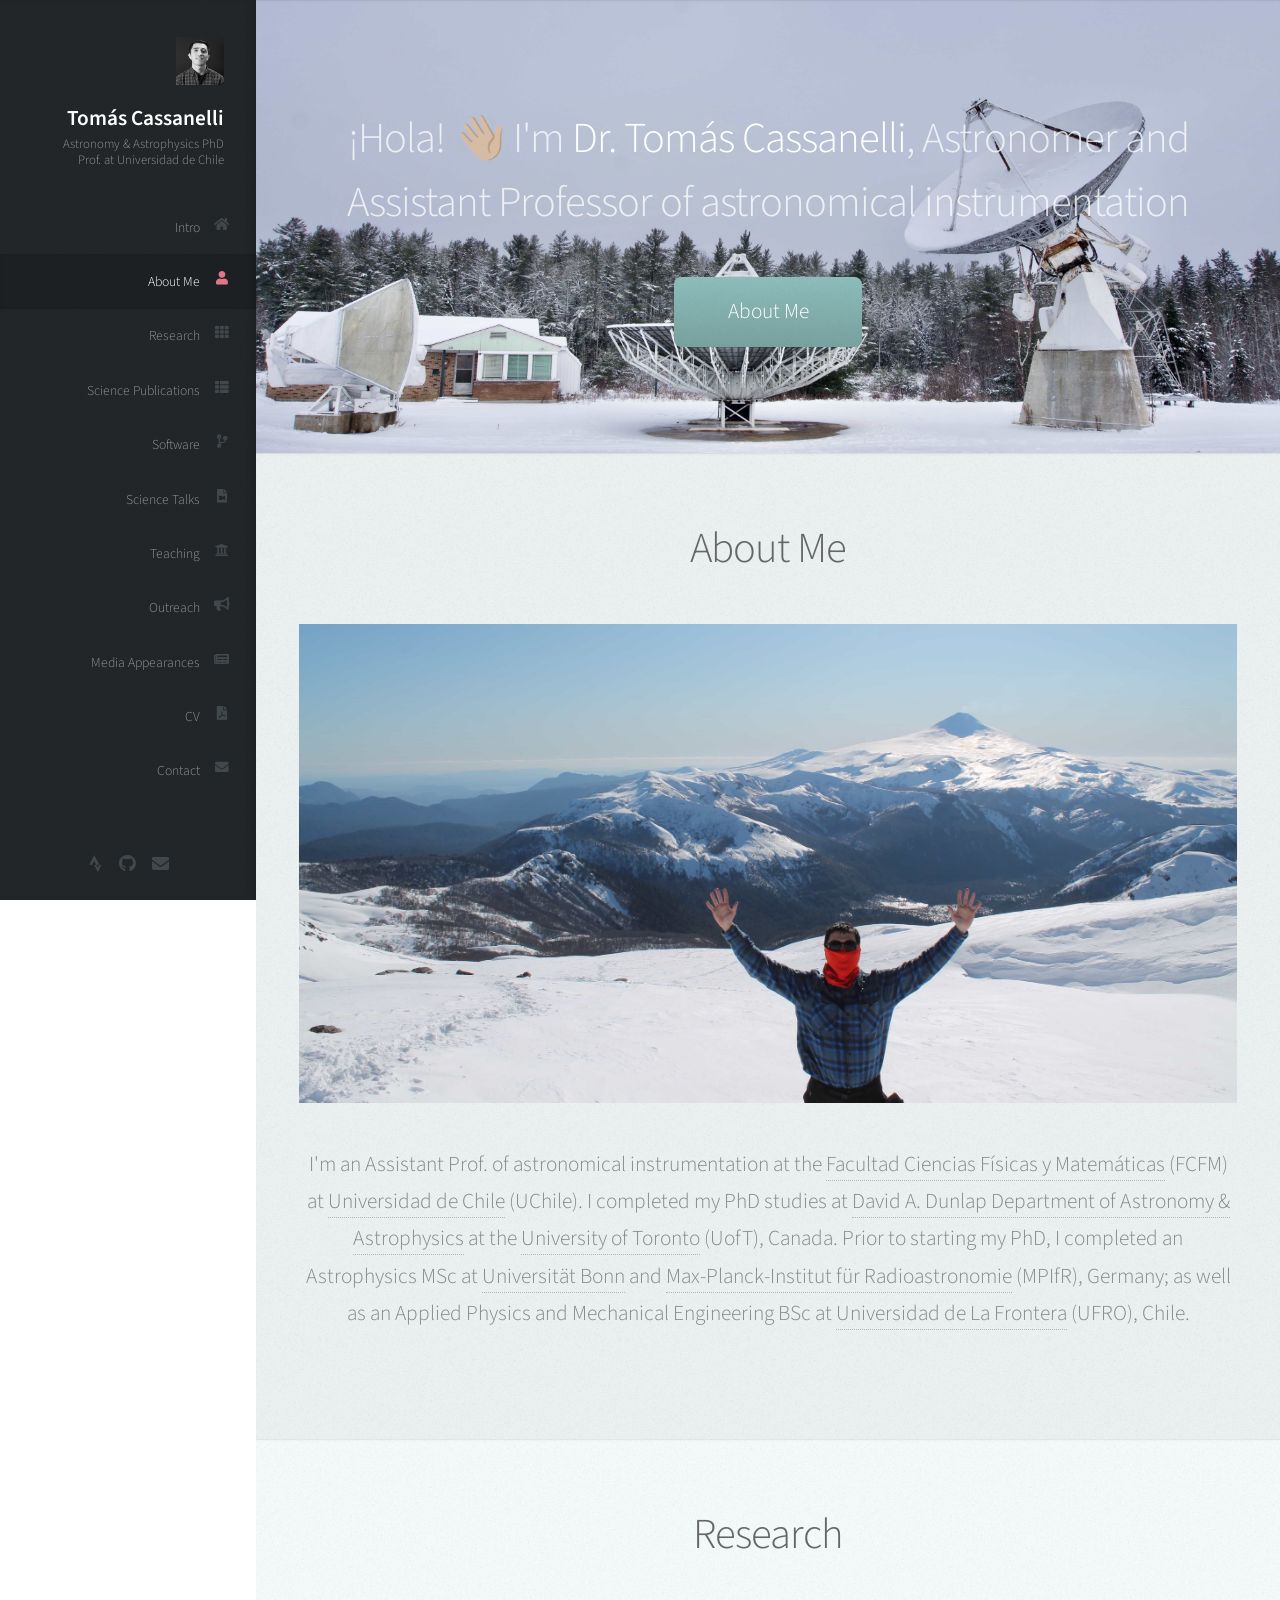
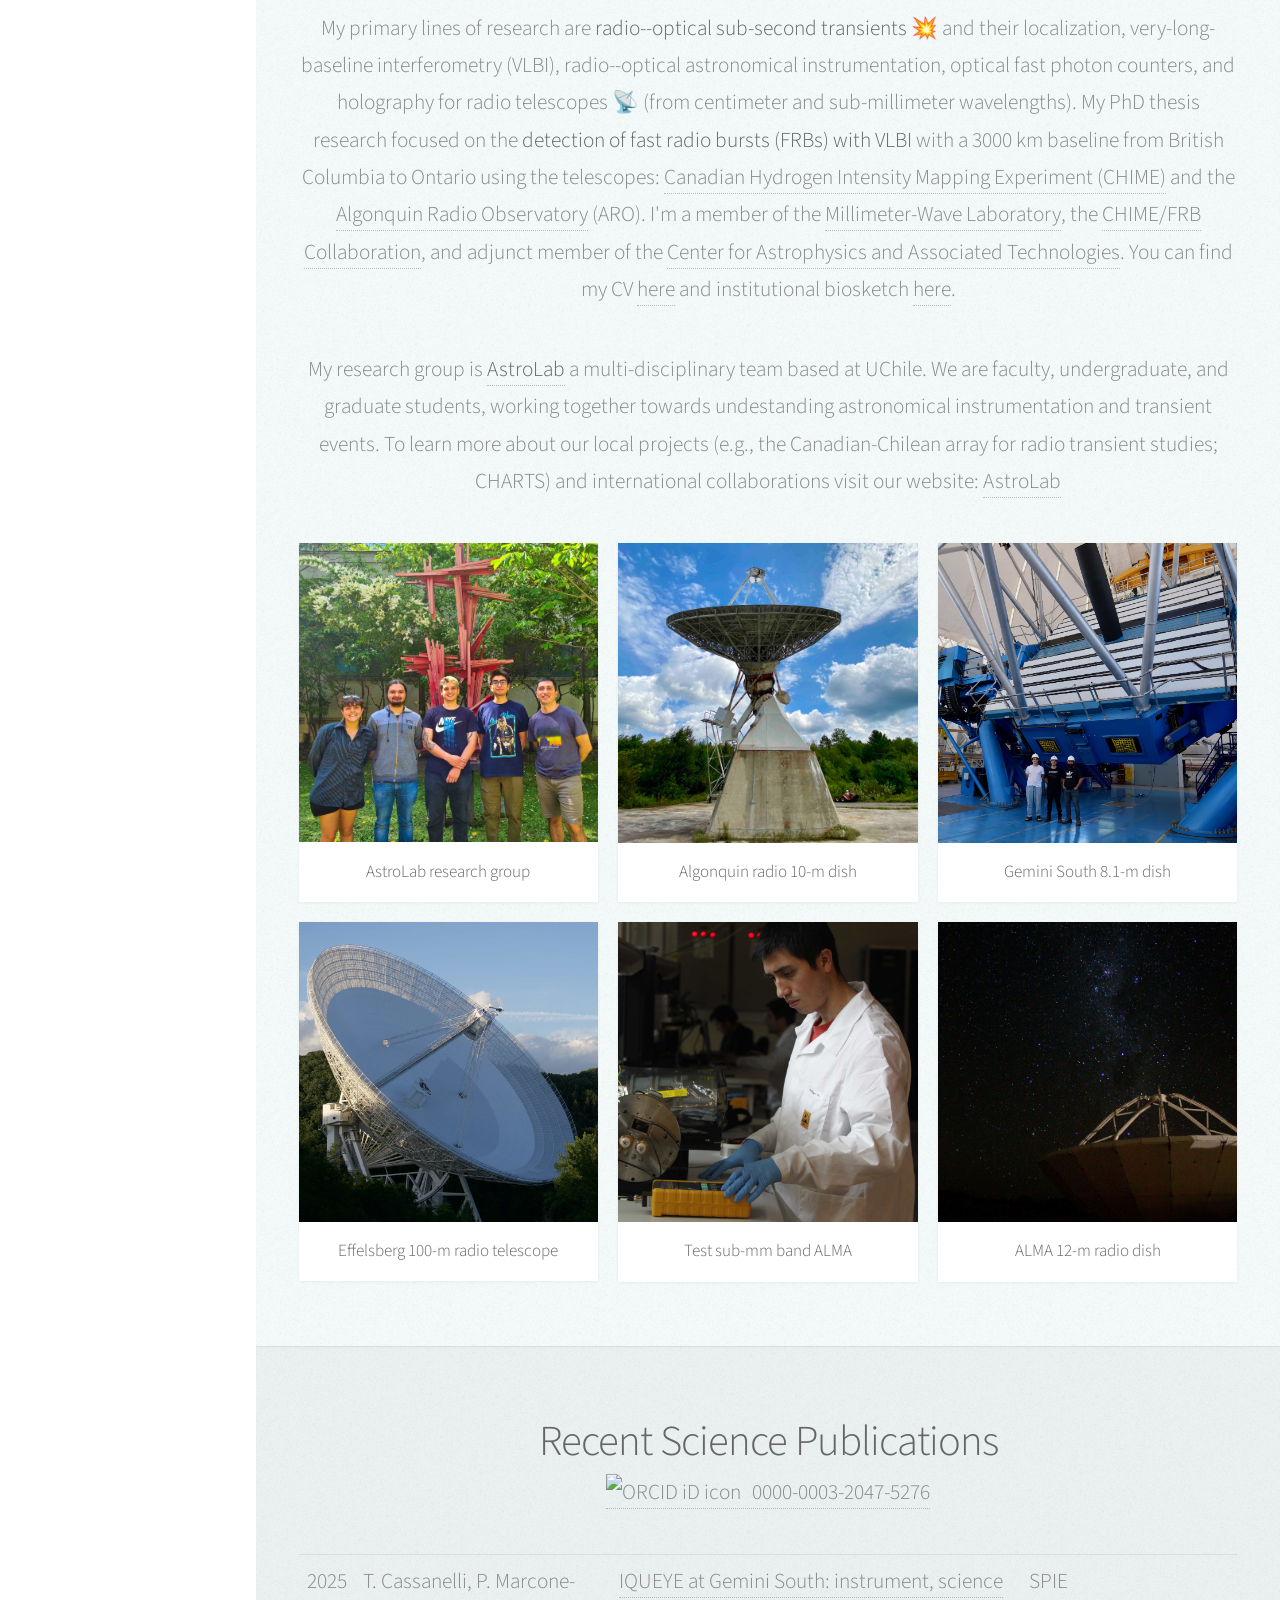
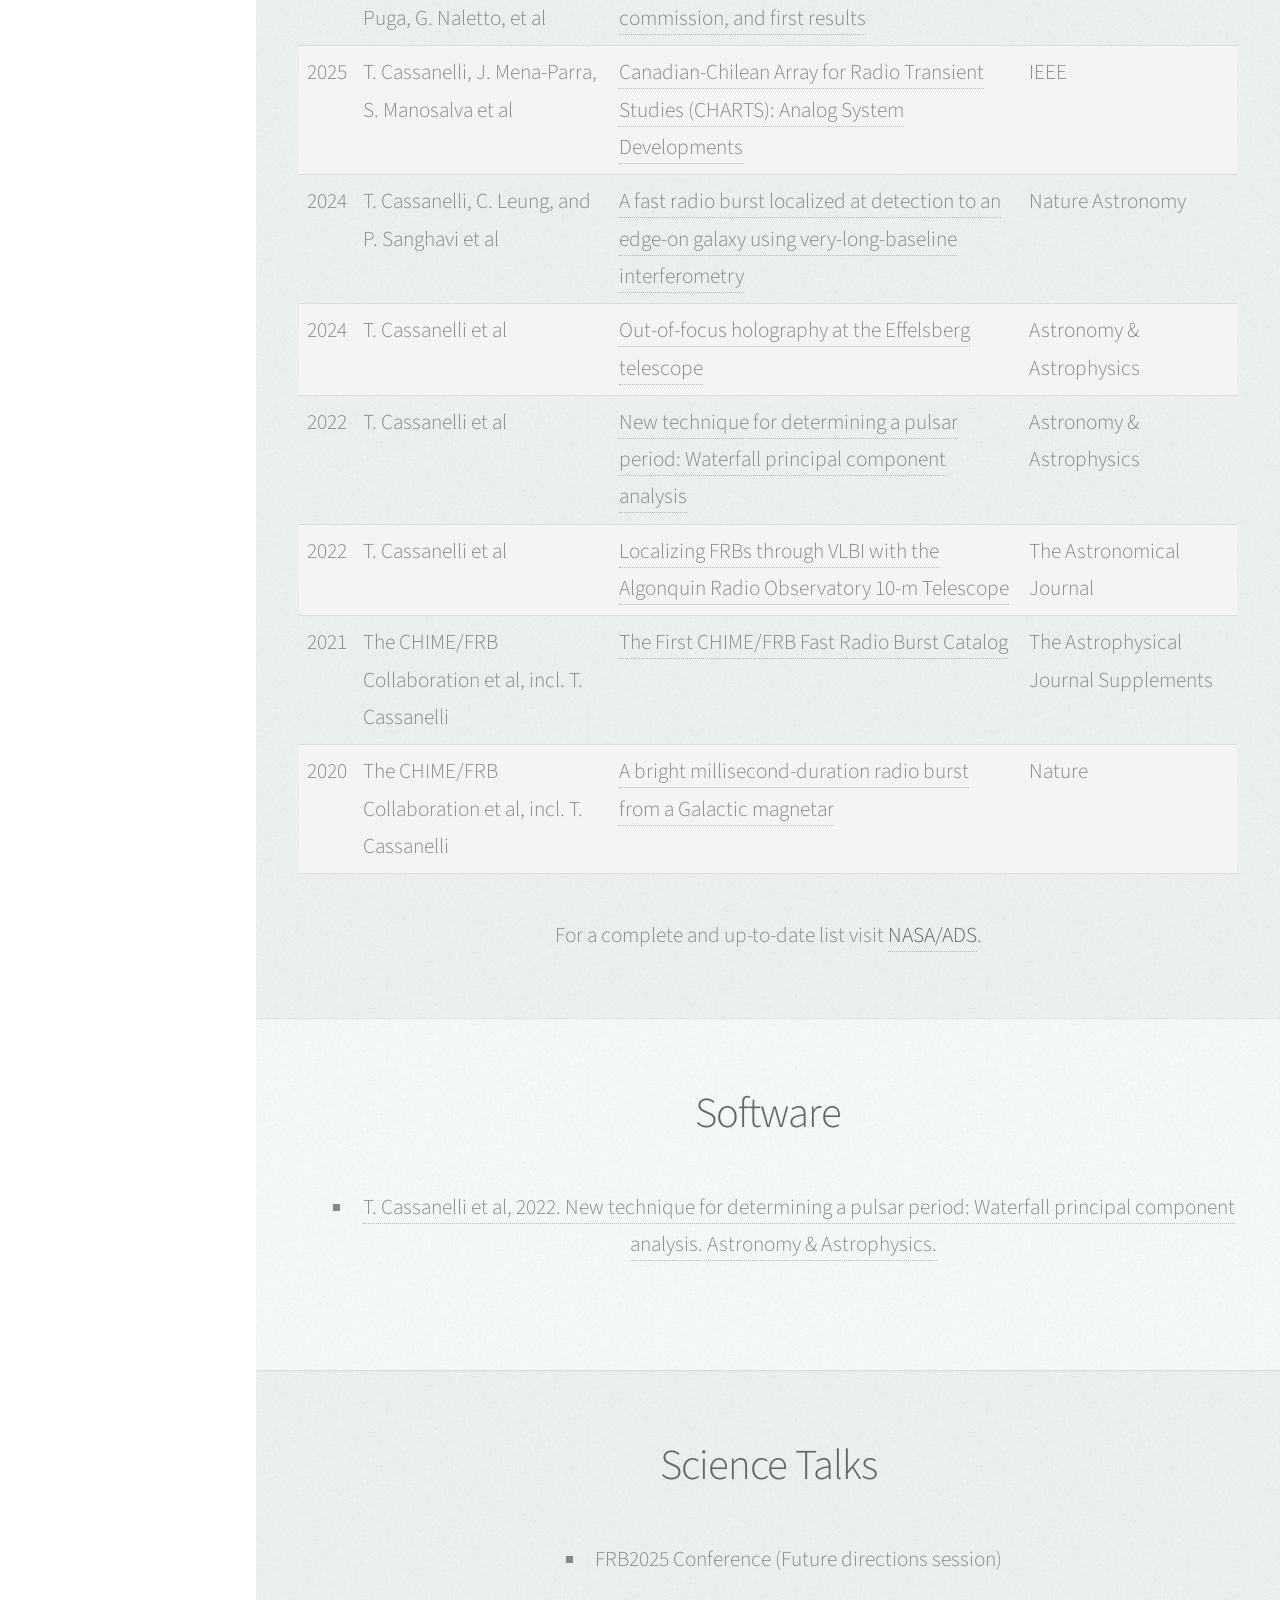
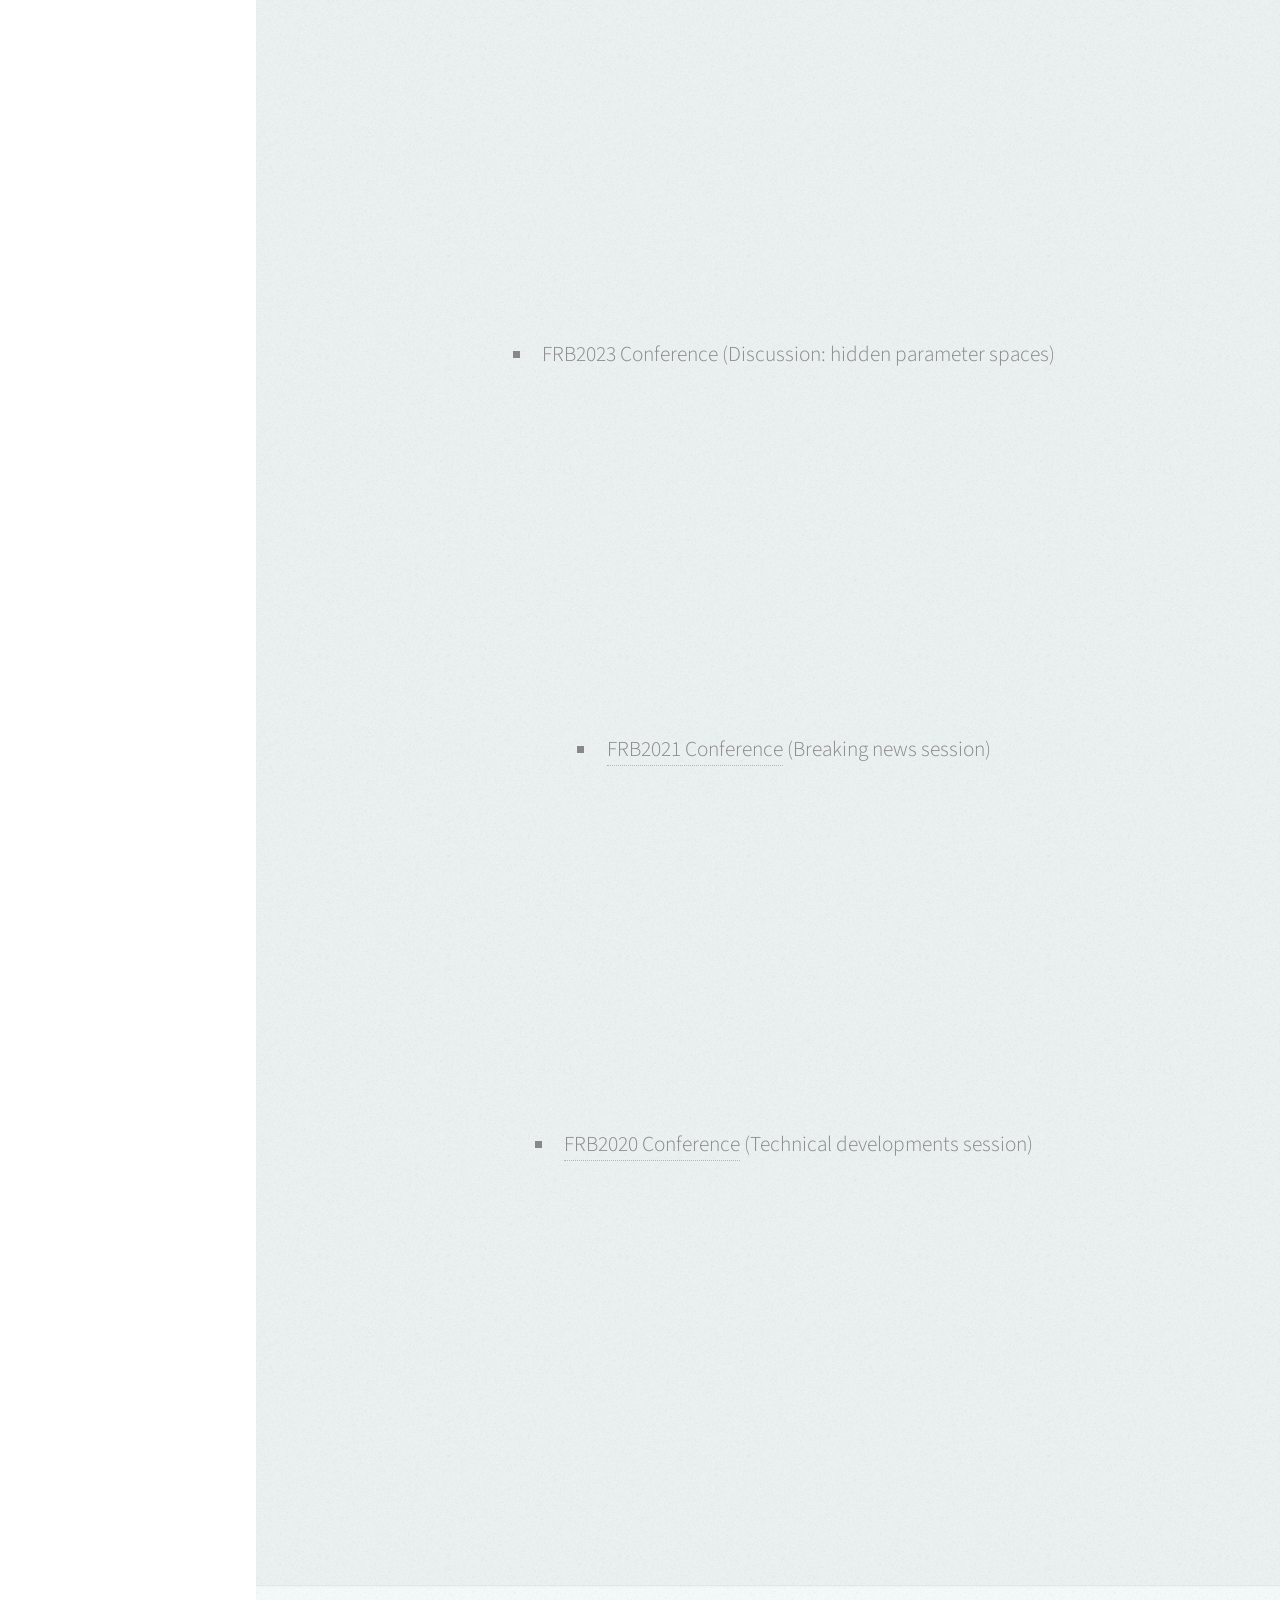
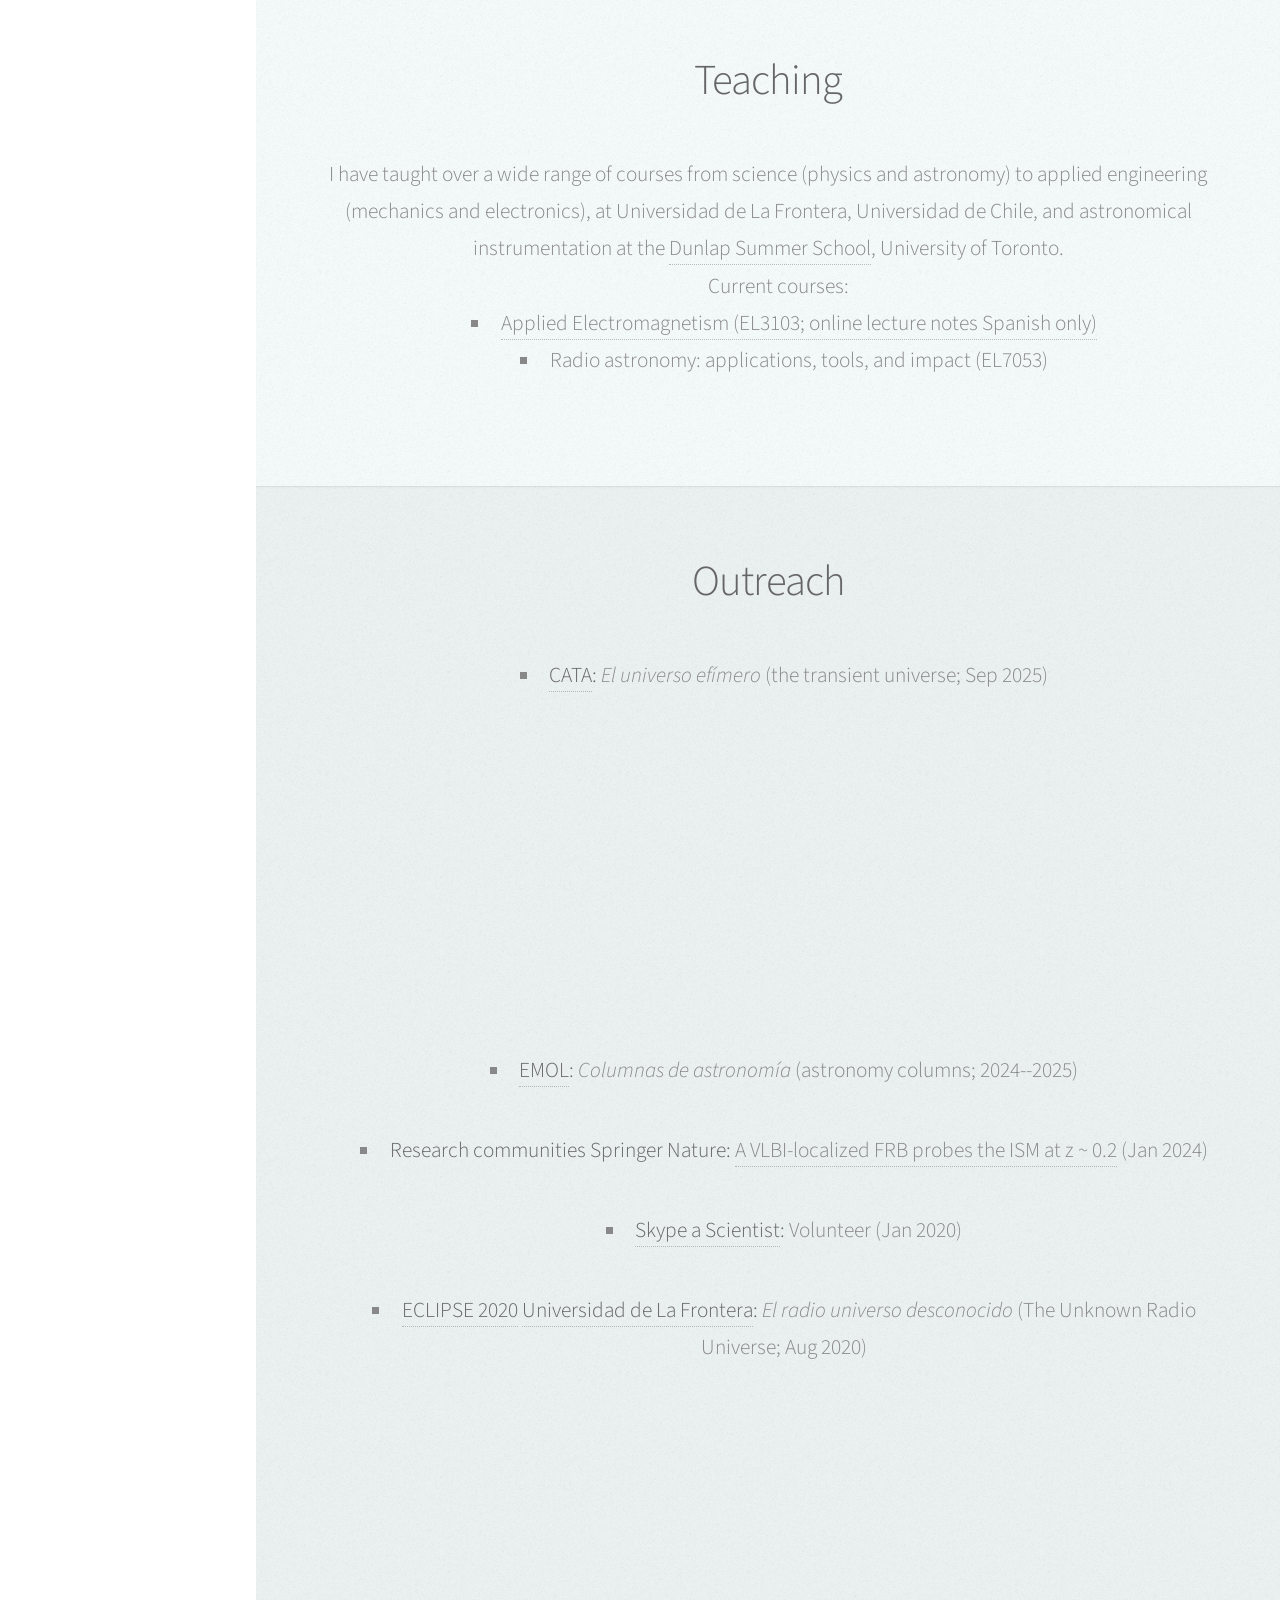
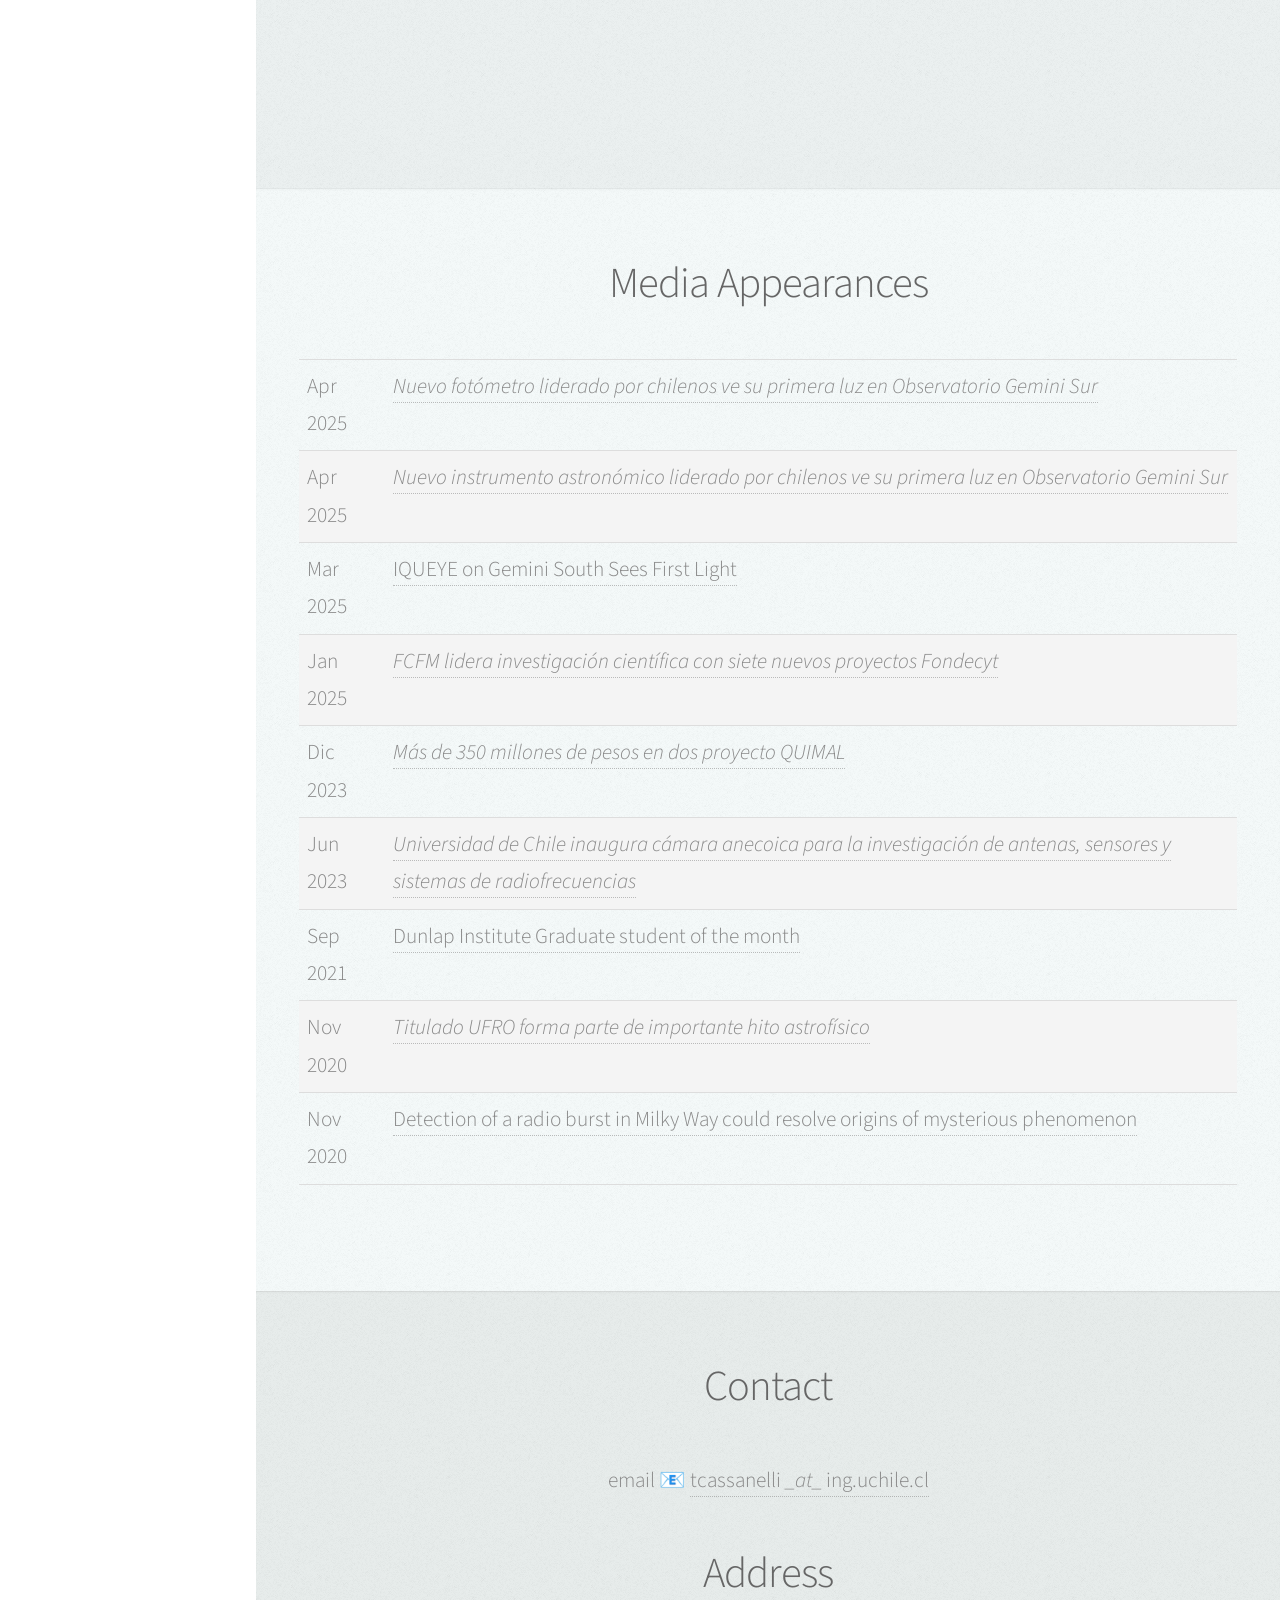
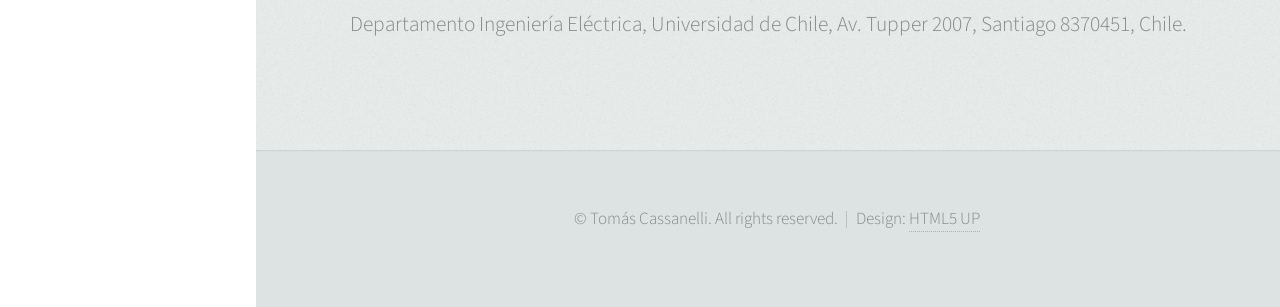
==== commit 29c18cc8: "fixing layout" ====
--- a/index.html
+++ b/index.html
@@ -100,10 +100,12 @@
 							<h2>About Me</h2>
 						</header>
 						<a href="#" class="image featured"><img src="images/pic08.jpg" alt="" /></a>
-					</div>
+					
 
 						<p>I'm an Assistant Prof. of astronomical instrumentation at the <a href="https://ingenieria.uchile.cl/english">Facultad Ciencias Físicas y Matemáticas</a> (FCFM) at <a href="https://www.uchile.cl">Universidad de Chile</a> (UChile).
 						I completed my PhD studies at <a href="http://www.astro.utoronto.ca">David A. Dunlap Department of Astronomy & Astrophysics</a> at the <a href="https://www.utoronto.ca">University of Toronto</a> (UofT), Canada. Prior to starting my PhD, I completed an Astrophysics MSc at <a href="https://www.uni-bonn.de">Universität Bonn</a> and <a href="https://www.mpifr-bonn.mpg.de">Max-Planck-Institut für Radioastronomie</a> (MPIfR), Germany; as well as an Applied Physics and Mechanical Engineering BSc at <a href="https://www.ufro.cl">Universidad de La Frontera</a> (UFRO), Chile.</p>
+
+                    </div>
 				</section>
 
 				<!-- Research -->
@@ -445,7 +447,7 @@
 							<h2>Contact</h2>
 						</header>
 
-						<p>email 📧 <a href="mailto:tcassanelli@ing.uchile.cl">tcassanelli@ing.uchile.cl</a> </p>
+                        <p>email 📧 <a href="mailto:tcassanelli@ing.uchile.cl">tcassanelli <em>_at_</em> ing.uchile.cl</a> </p>
 
 						<header>
 							<h2>Address</h2>
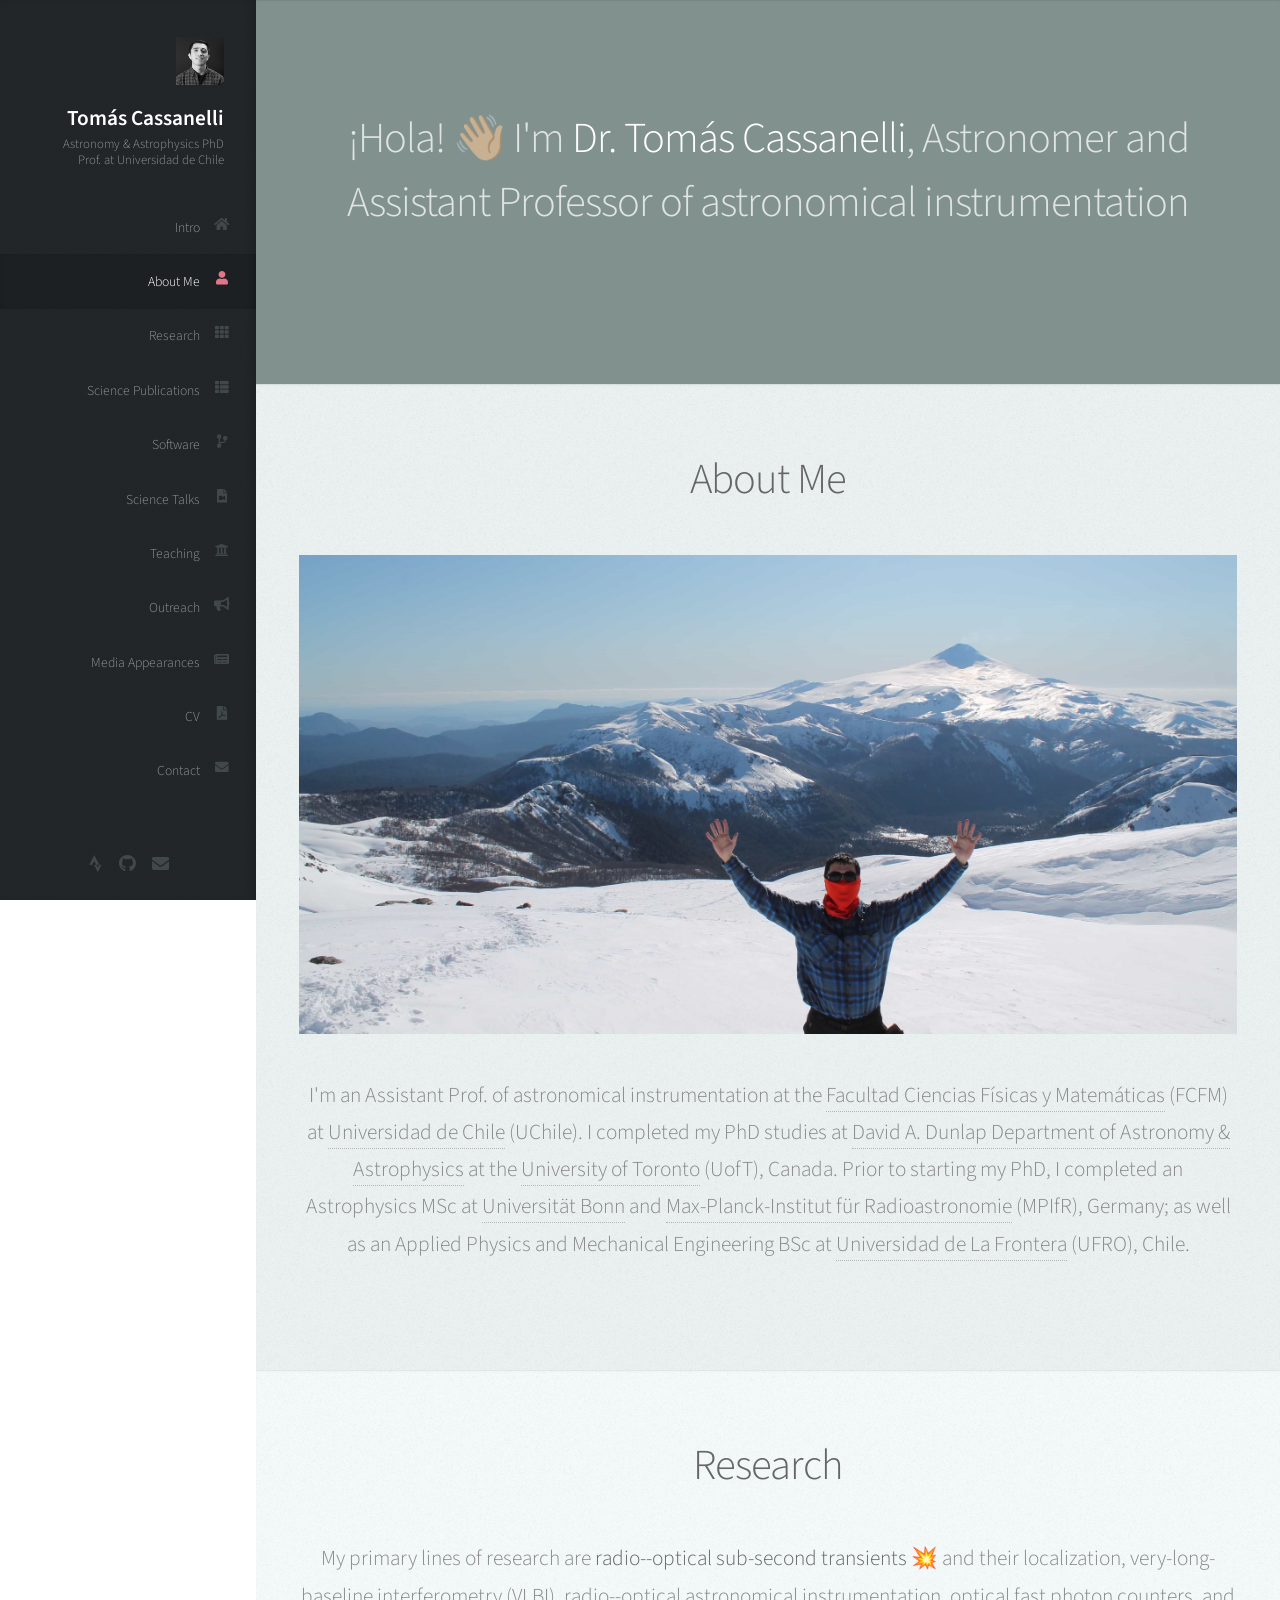
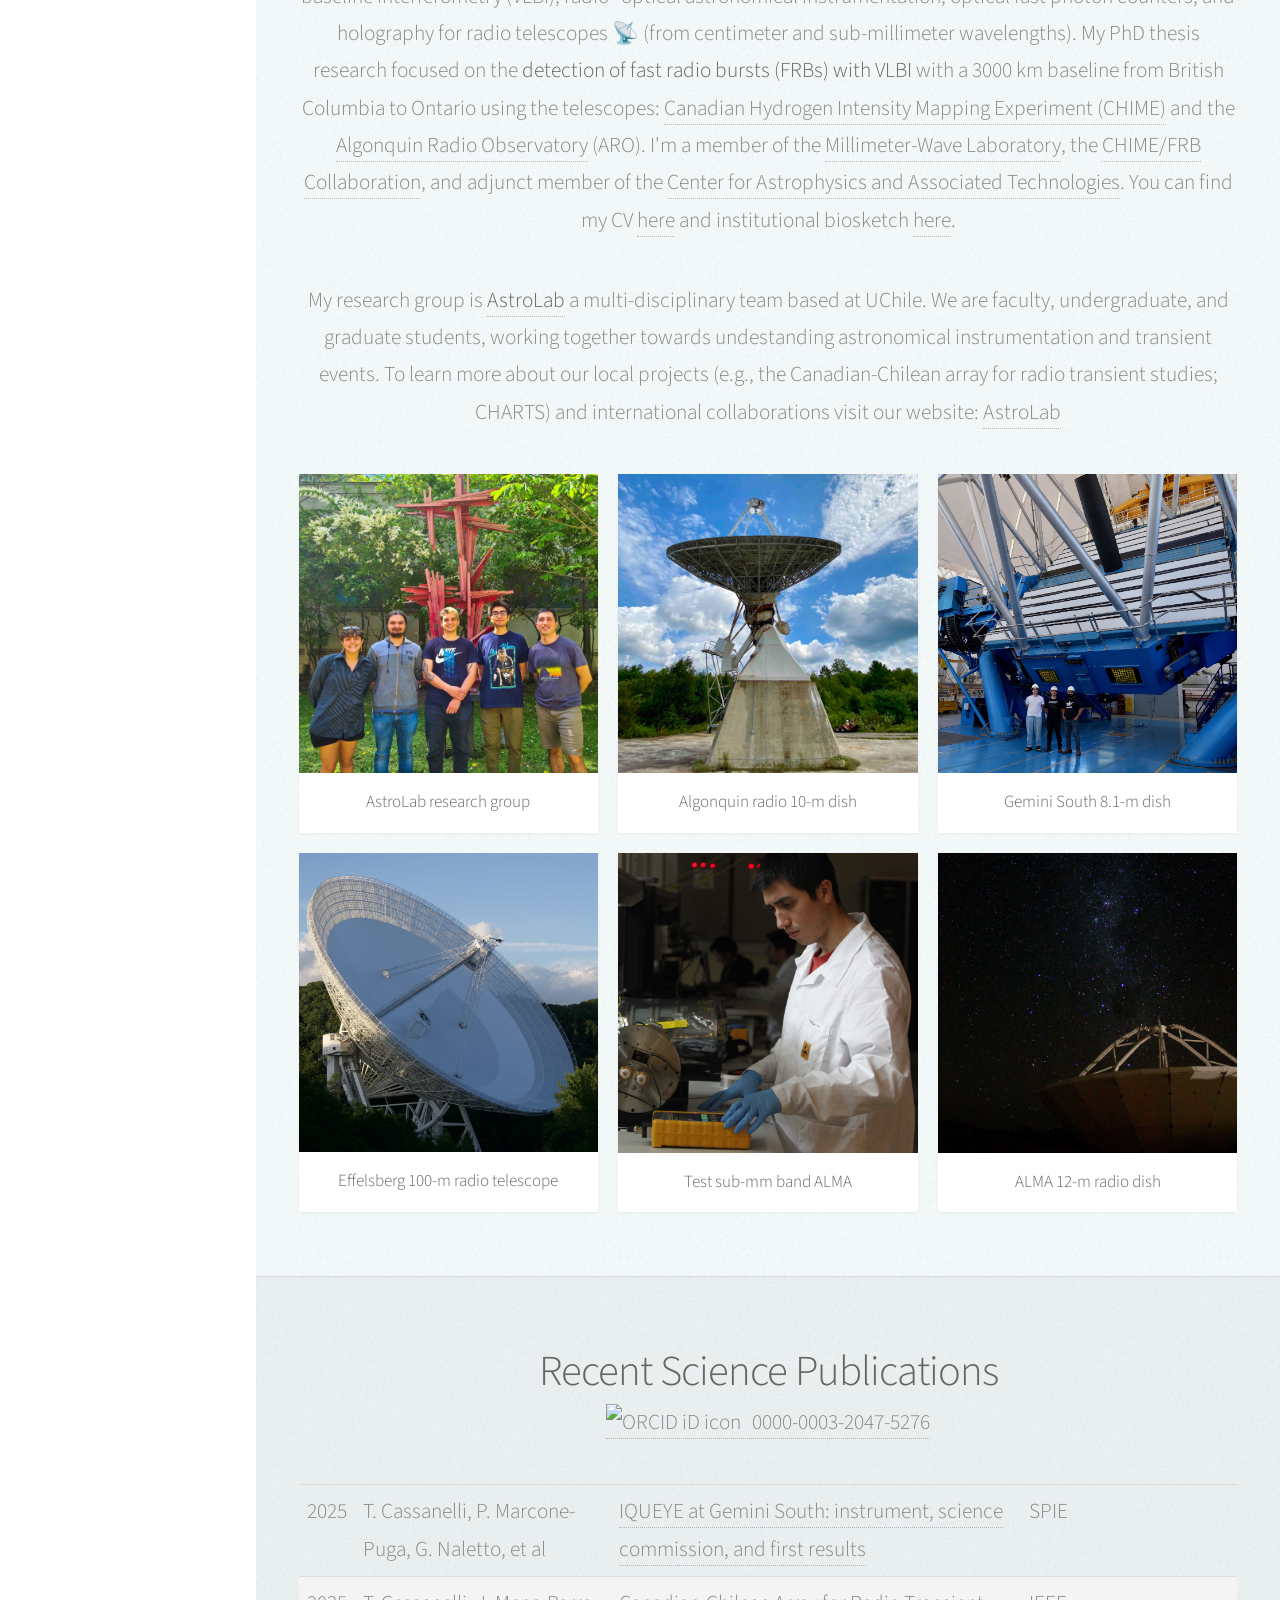
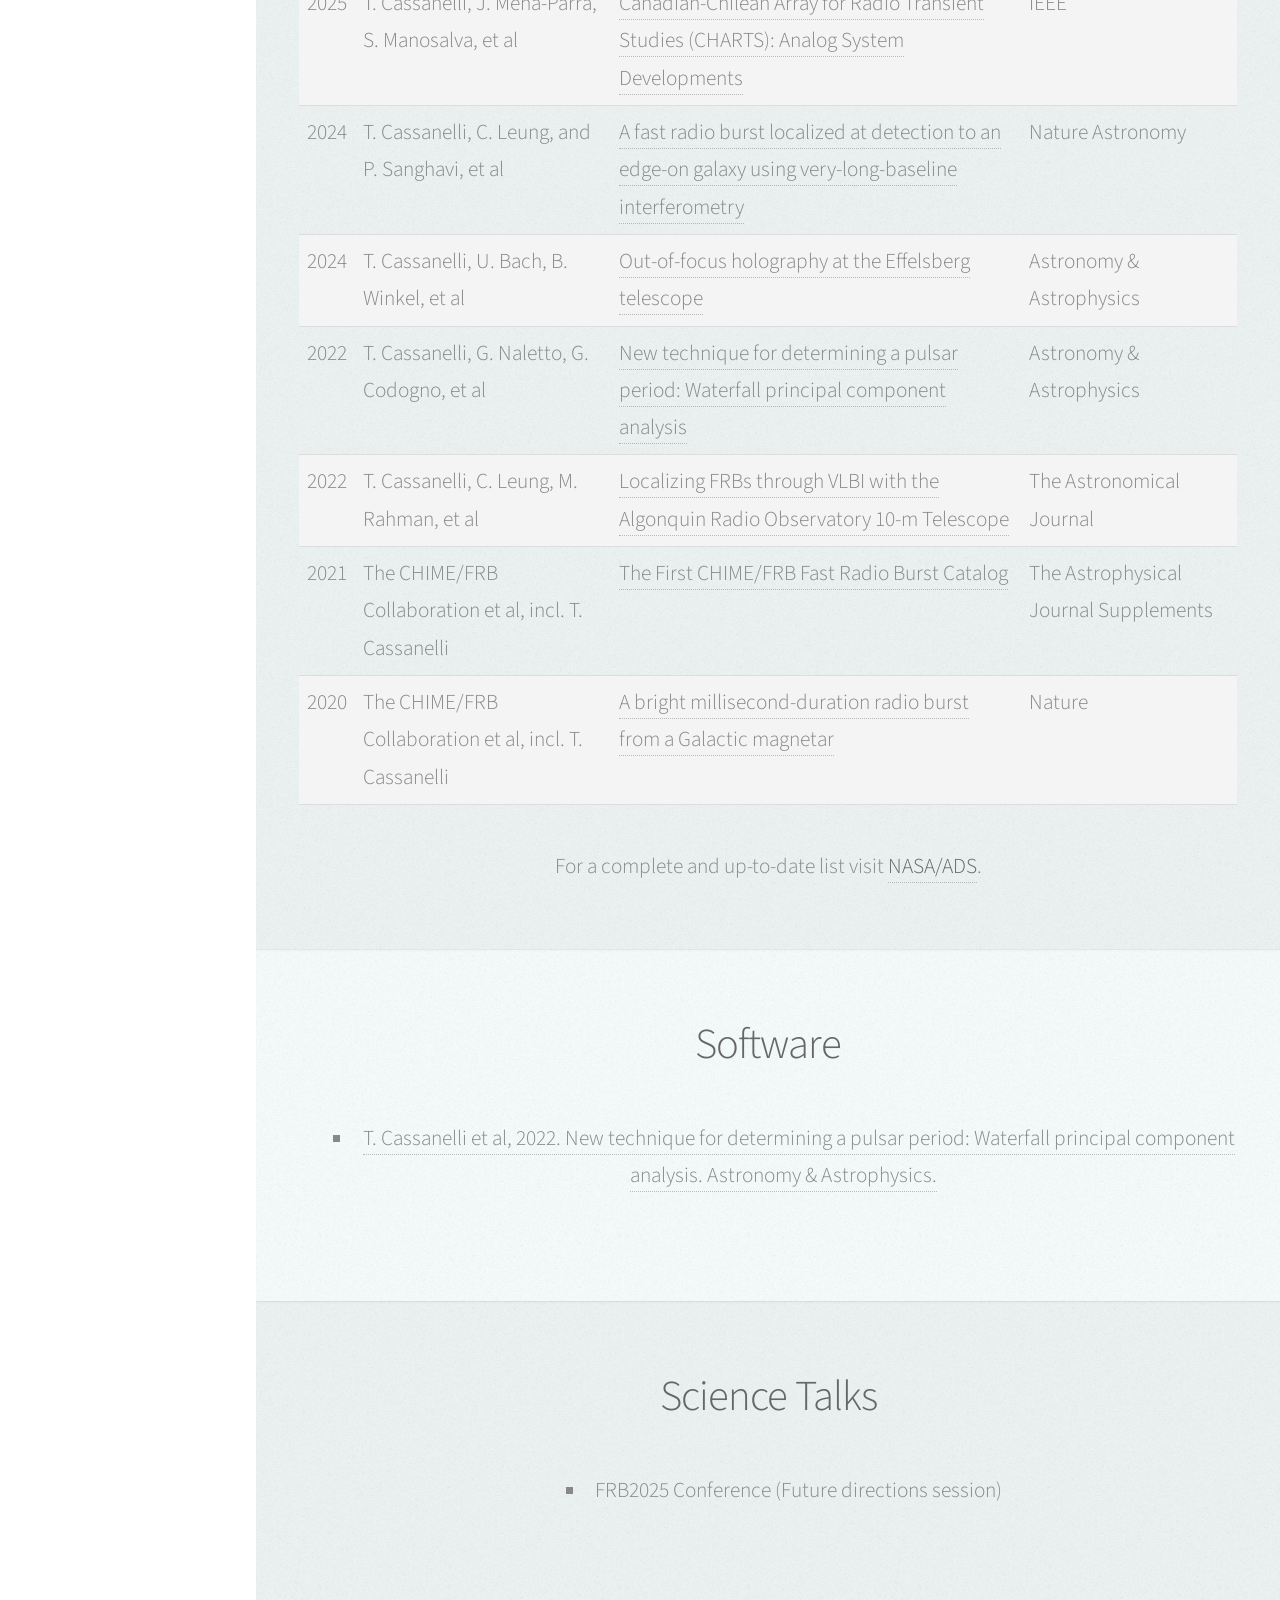
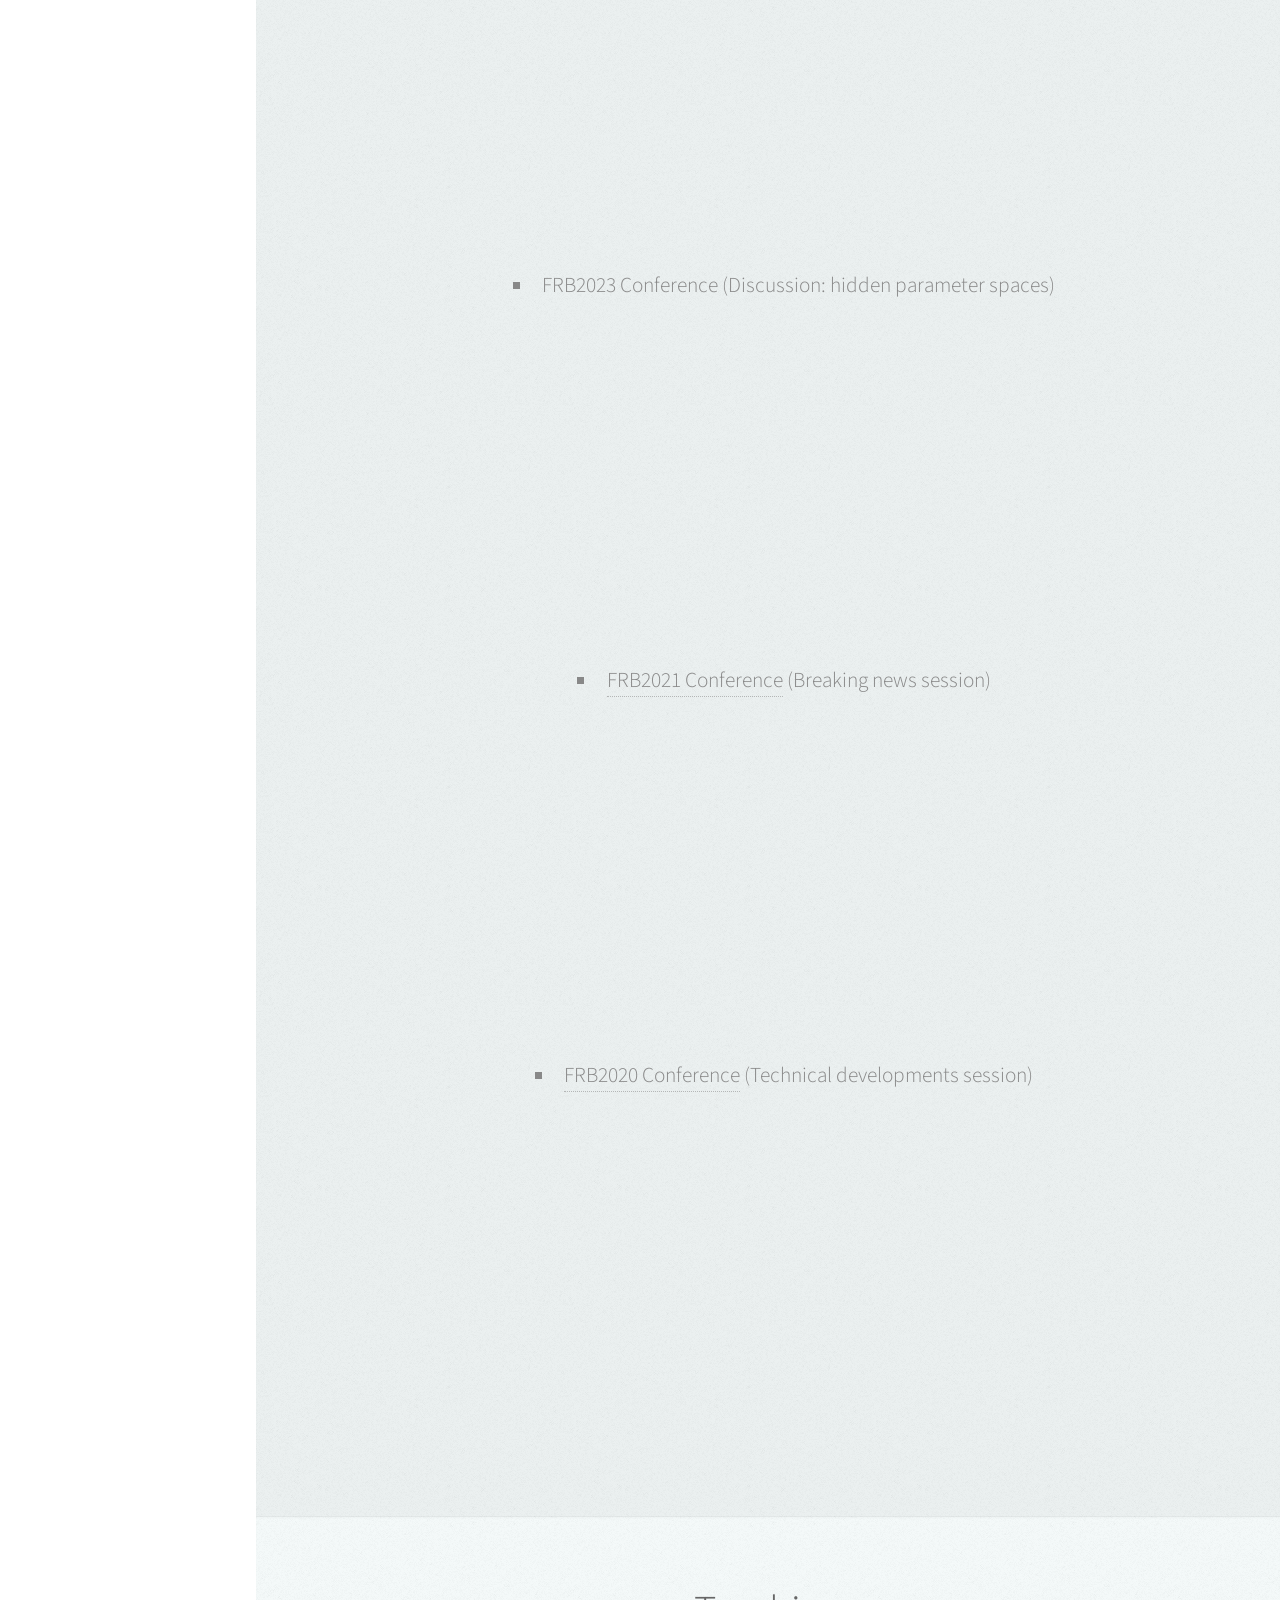
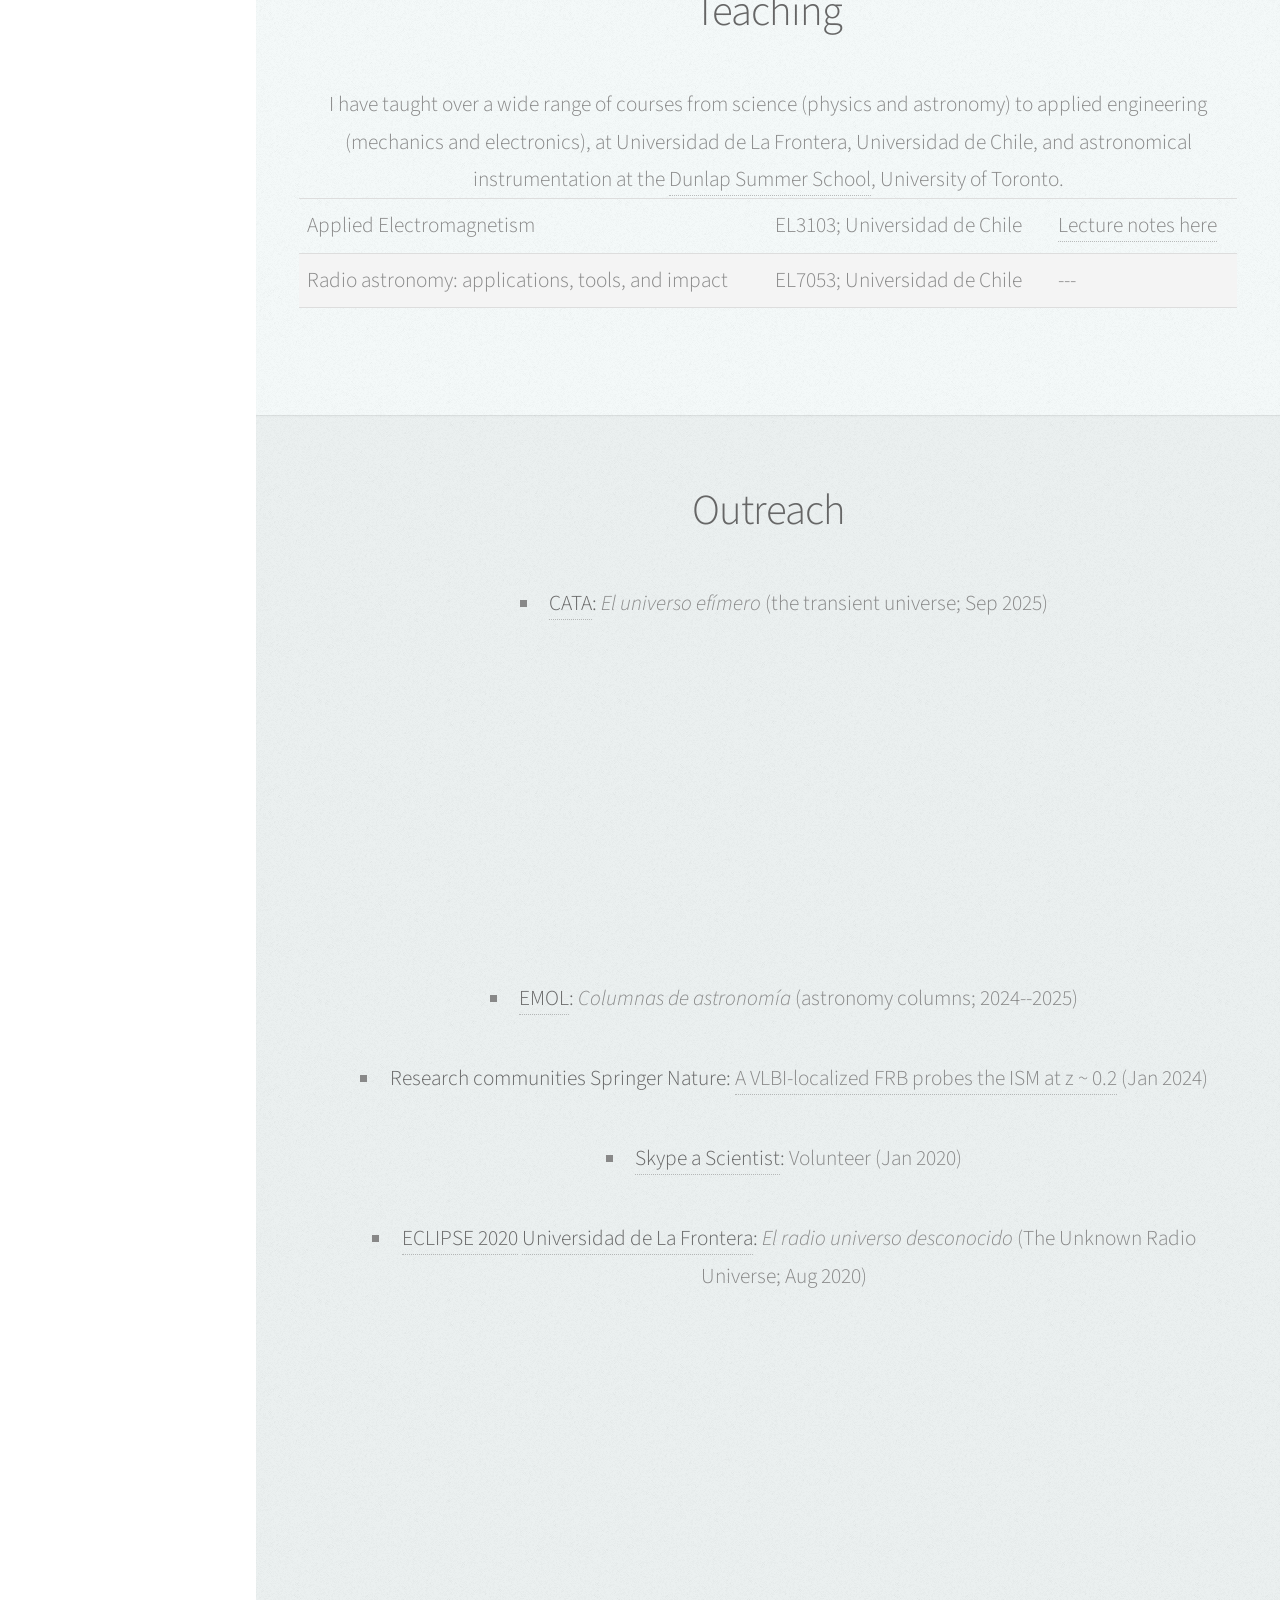
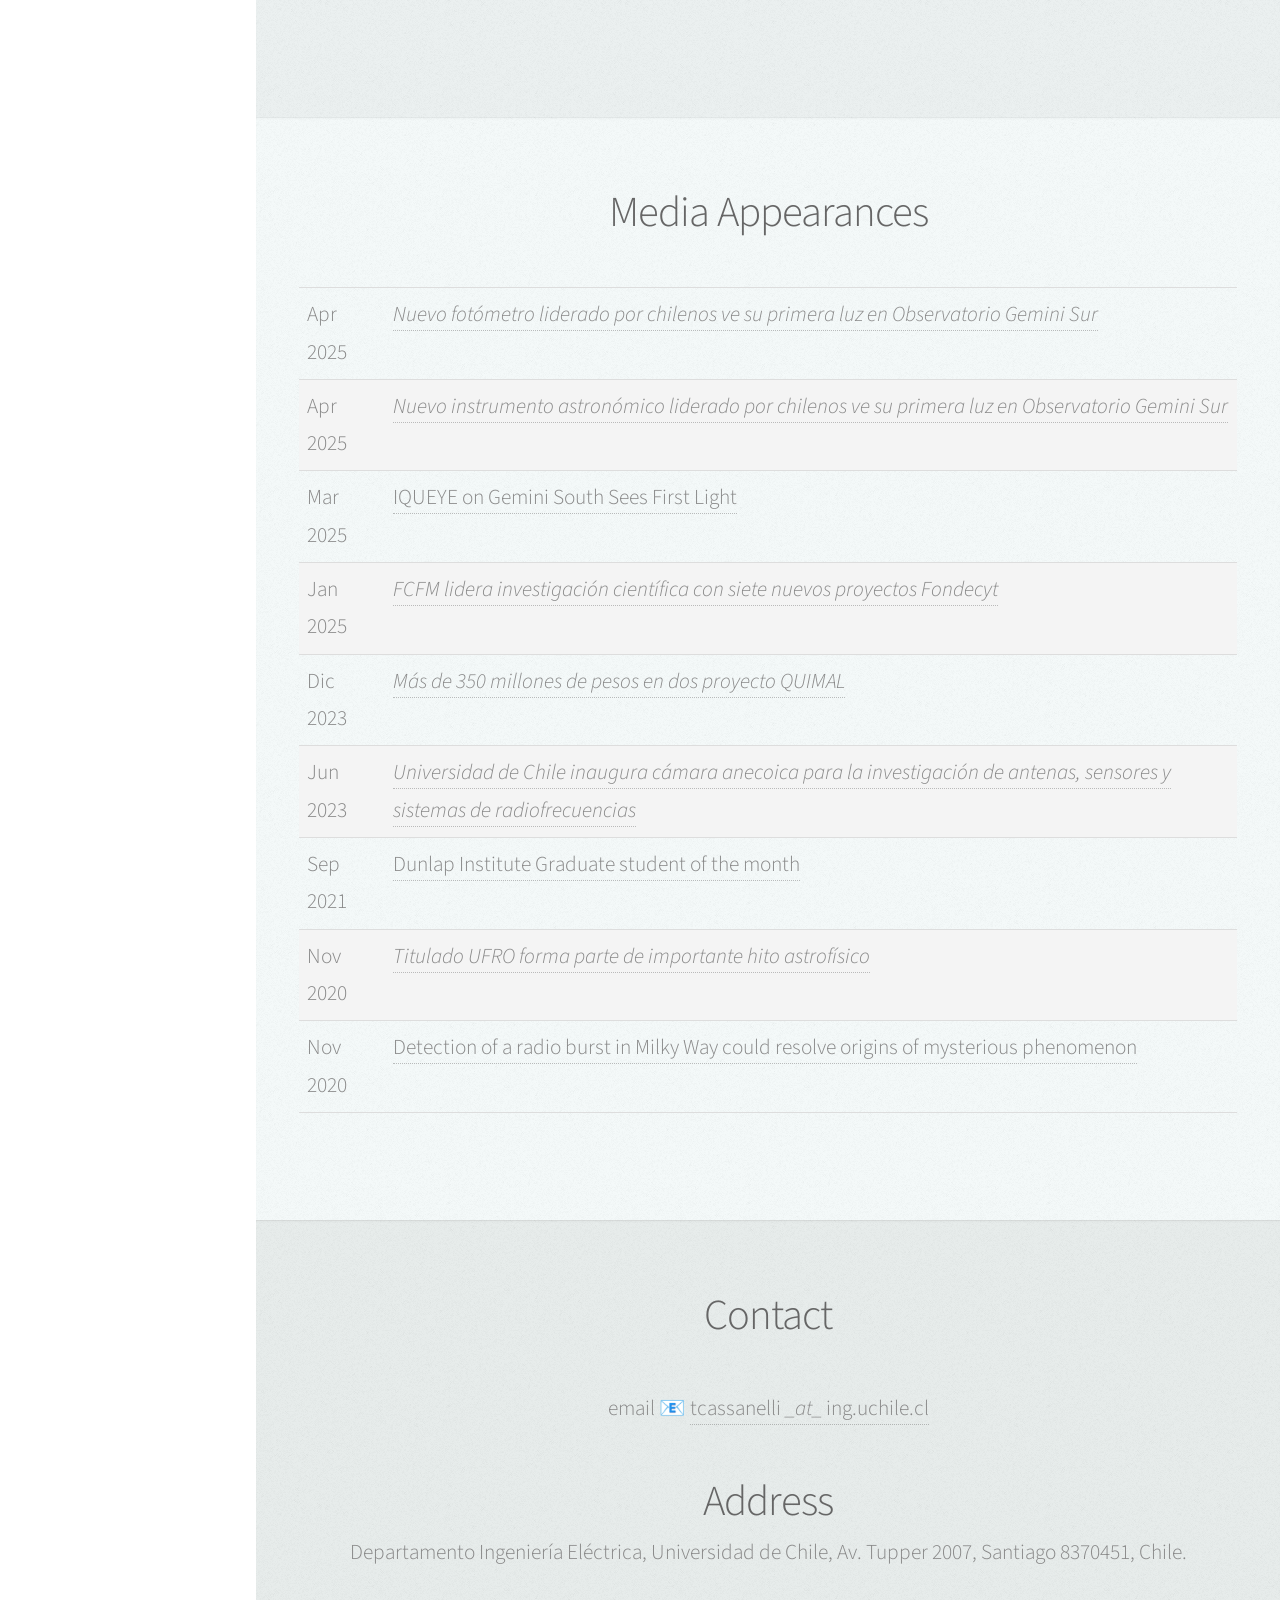
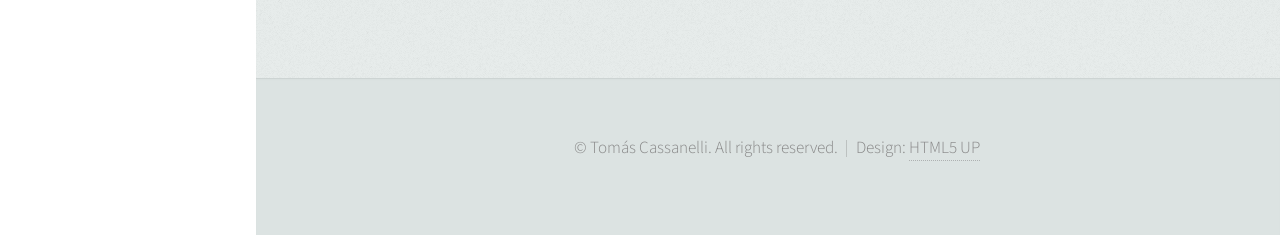
==== commit 6f5f566f: "front cover fig and adding organization tables" ====
--- a/index.html
+++ b/index.html
@@ -85,9 +85,9 @@
 							<h2 class="alt">¡Hola! 👋🏼 I'm <strong>Dr. Tomás Cassanelli</strong>, Astronomer and Assistant Professor of astronomical instrumentation</h2>
 						</header>
 
-						<footer>
+						<!-- <footer>
 							<a href="#about" class="button scrolly">About Me</a>
-						</footer>
+						</footer> -->
 
 					</div>
 				</section>
@@ -197,7 +197,7 @@
                                 </tr>
                                 <tr>
                                     <td style="padding:8px; border-bottom:1px solid #ddd;">2025</td>
-                                    <td style="padding:8px; border-bottom:1px solid #ddd;">T. Cassanelli, J. Mena-Parra, S. Manosalva et al</td>
+                                    <td style="padding:8px; border-bottom:1px solid #ddd;">T. Cassanelli, J. Mena-Parra, S. Manosalva, et al</td>
                                     <td style="padding:8px; border-bottom:1px solid #ddd;">
                                         <a href="https://doi.org/10.23919/EuCAP63536.2025.10999353">Canadian-Chilean Array for Radio Transient Studies (CHARTS): Analog System Developments</a>
                                     </td>
@@ -205,7 +205,7 @@
                                 </tr>
                                 <tr>
                                     <td style="padding:8px; border-bottom:1px solid #ddd;">2024</td>
-                                    <td style="padding:8px; border-bottom:1px solid #ddd;">T. Cassanelli, C. Leung, and P. Sanghavi et al</td>
+                                    <td style="padding:8px; border-bottom:1px solid #ddd;">T. Cassanelli, C. Leung, and P. Sanghavi, et al</td>
                                     <td style="padding:8px; border-bottom:1px solid #ddd;">
                                         <a href="https://doi.org/10.1038/s41550-024-02357-x">A fast radio burst localized at detection to an edge-on galaxy using very-long-baseline interferometry</a>
                                     </td>
@@ -213,7 +213,7 @@
                                 </tr>
                                 <tr>
                                     <td style="padding:8px; border-bottom:1px solid #ddd;">2024</td>
-                                    <td style="padding:8px; border-bottom:1px solid #ddd;">T. Cassanelli et al</td>
+                                    <td style="padding:8px; border-bottom:1px solid #ddd;">T. Cassanelli, U. Bach, B. Winkel, et al</td>
                                     <td style="padding:8px; border-bottom:1px solid #ddd;">
                                         <a href="https://doi.org/10.1051/0004-6361/202142116">Out-of-focus holography at the Effelsberg telescope</a>
                                     </td>
@@ -221,7 +221,7 @@
                                 </tr>
                                 <tr>
                                     <td style="padding:8px; border-bottom:1px solid #ddd;">2022</td>
-                                    <td style="padding:8px; border-bottom:1px solid #ddd;">T. Cassanelli et al</td>
+                                    <td style="padding:8px; border-bottom:1px solid #ddd;">T. Cassanelli, G. Naletto, G. Codogno, et al</td>
                                     <td style="padding:8px; border-bottom:1px solid #ddd;">
                                         <a href="https://doi.org/10.1051/0004-6361/202243515">New technique for determining a pulsar period: Waterfall principal component analysis</a>
                                     </td>
@@ -229,7 +229,7 @@
                                 </tr>
                                 <tr>
                                     <td style="padding:8px; border-bottom:1px solid #ddd;">2022</td>
-                                    <td style="padding:8px; border-bottom:1px solid #ddd;">T. Cassanelli et al</td>
+                                    <td style="padding:8px; border-bottom:1px solid #ddd;">T. Cassanelli, C. Leung, M. Rahman, et al</td>
                                     <td style="padding:8px; border-bottom:1px solid #ddd;">
                                         <a href="https://doi.org/10.3847/1538-3881/ac3d2f">Localizing FRBs through VLBI with the Algonquin Radio Observatory 10-m Telescope</a>
                                     </td>
@@ -322,11 +322,24 @@
 						I have taught over a wide range of courses from science (physics and astronomy) to applied engineering (mechanics and electronics), at Universidad de La Frontera, Universidad de Chile, and astronomical instrumentation at the <a href="http://www.dunlap.utoronto.ca/summer-school">Dunlap Summer School</a>, University of Toronto.
 
                         
-                        <ul>
-                            Current courses:
+                        <!-- <ul>
 							<li> <a href="https://zenodo.org/records/10067791" >Applied Electromagnetism (EL3103; online lecture notes Spanish only)</a> </li>
 							<li> Radio astronomy: applications, tools, and impact (EL7053)</li>
-						</ul>
+						</ul> -->
+
+                        <table style="width:100%; border-collapse: collapse;">
+                            <tr>
+                                <td style="padding:8px; border-bottom:1px solid #ddd; border-top:1px solid #ddd;">Applied Electromagnetism</td>
+                                <td style="padding:8px; border-bottom:1px solid #ddd; border-top:1px solid #ddd;">EL3103; Universidad de Chile</td>
+                                <td style="padding:8px; border-bottom:1px solid #ddd; border-top:1px solid #ddd;"> <a href="https://zenodo.org/records/10067791">Lecture notes here</a></td>
+                            </tr>
+                            <tr>
+                                <td style="padding:8px; border-bottom:1px solid #ddd;">Radio astronomy: applications, tools, and impact</td>
+                                <td style="padding:8px; border-bottom:1px solid #ddd;">EL7053; Universidad de Chile</td>
+                                <td style="padding:8px; border-bottom:1px solid #ddd;">---</td>
+                            </tr>
+                        </table>
+
 					</div>
 				</section>		
 
@@ -339,7 +352,7 @@
                         </header>
                         <ul>
                             <li>
-                                <strong><a href="https://www.cata.cl">CATA</a>:</strong> <em>El universo efímero</em> (the transient universe; Sep 2025)
+                                <strong><a href="https</div>://www.cata.cl">CATA</a>:</strong> <em>El universo efímero</em> (the transient universe; Sep 2025)
                                 <br>
                                 <iframe class="container" style="display: block; margin: auto;" width="560" height="315" src="https://www.youtube.com/embed/xGclq8f79yA?si=MGRbF6kid-R1Dpmd" title="El universo efímero" frameborder="0" allow="accelerometer; autoplay; clipboard-write; encrypted-media; gyroscope; picture-in-picture; web-share" referrerpolicy="strict-origin-when-cross-origin" allowfullscreen></iframe>
                             </li>
@@ -475,6 +488,23 @@
 			<script src="assets/js/util.js"></script>
 			<script src="assets/js/main.js"></script>
 
+            <script>
+            const banners = [
+            'images/banner1.jpg',
+            'images/banner2.jpg',
+            'images/banner3.jpg',
+            'images/banner4.jpg',
+            'images/banner5.jpg',
+            ];
+            const randomBanner = banners[Math.floor(Math.random() * banners.length)];
+            const section = document.querySelector('#main > section.one');
+            if (section) {
+            section.style.backgroundImage = `url('${randomBanner}')`;
+            section.style.backgroundSize = 'cover';
+            section.style.backgroundPosition = 'center';
+            }
+            </script>
+
 
 	</body>
 </html>
--- a/assets/css/main.css
+++ b/assets/css/main.css
@@ -2298,7 +2298,7 @@
 
 			#main > section.one {
 				background-color: #81918E;
-				background-image: url("../../images/banner.jpg");
+				/* background-image: url("../../images/banner.jpg"); */
 			}
 
 			#main > section.two {
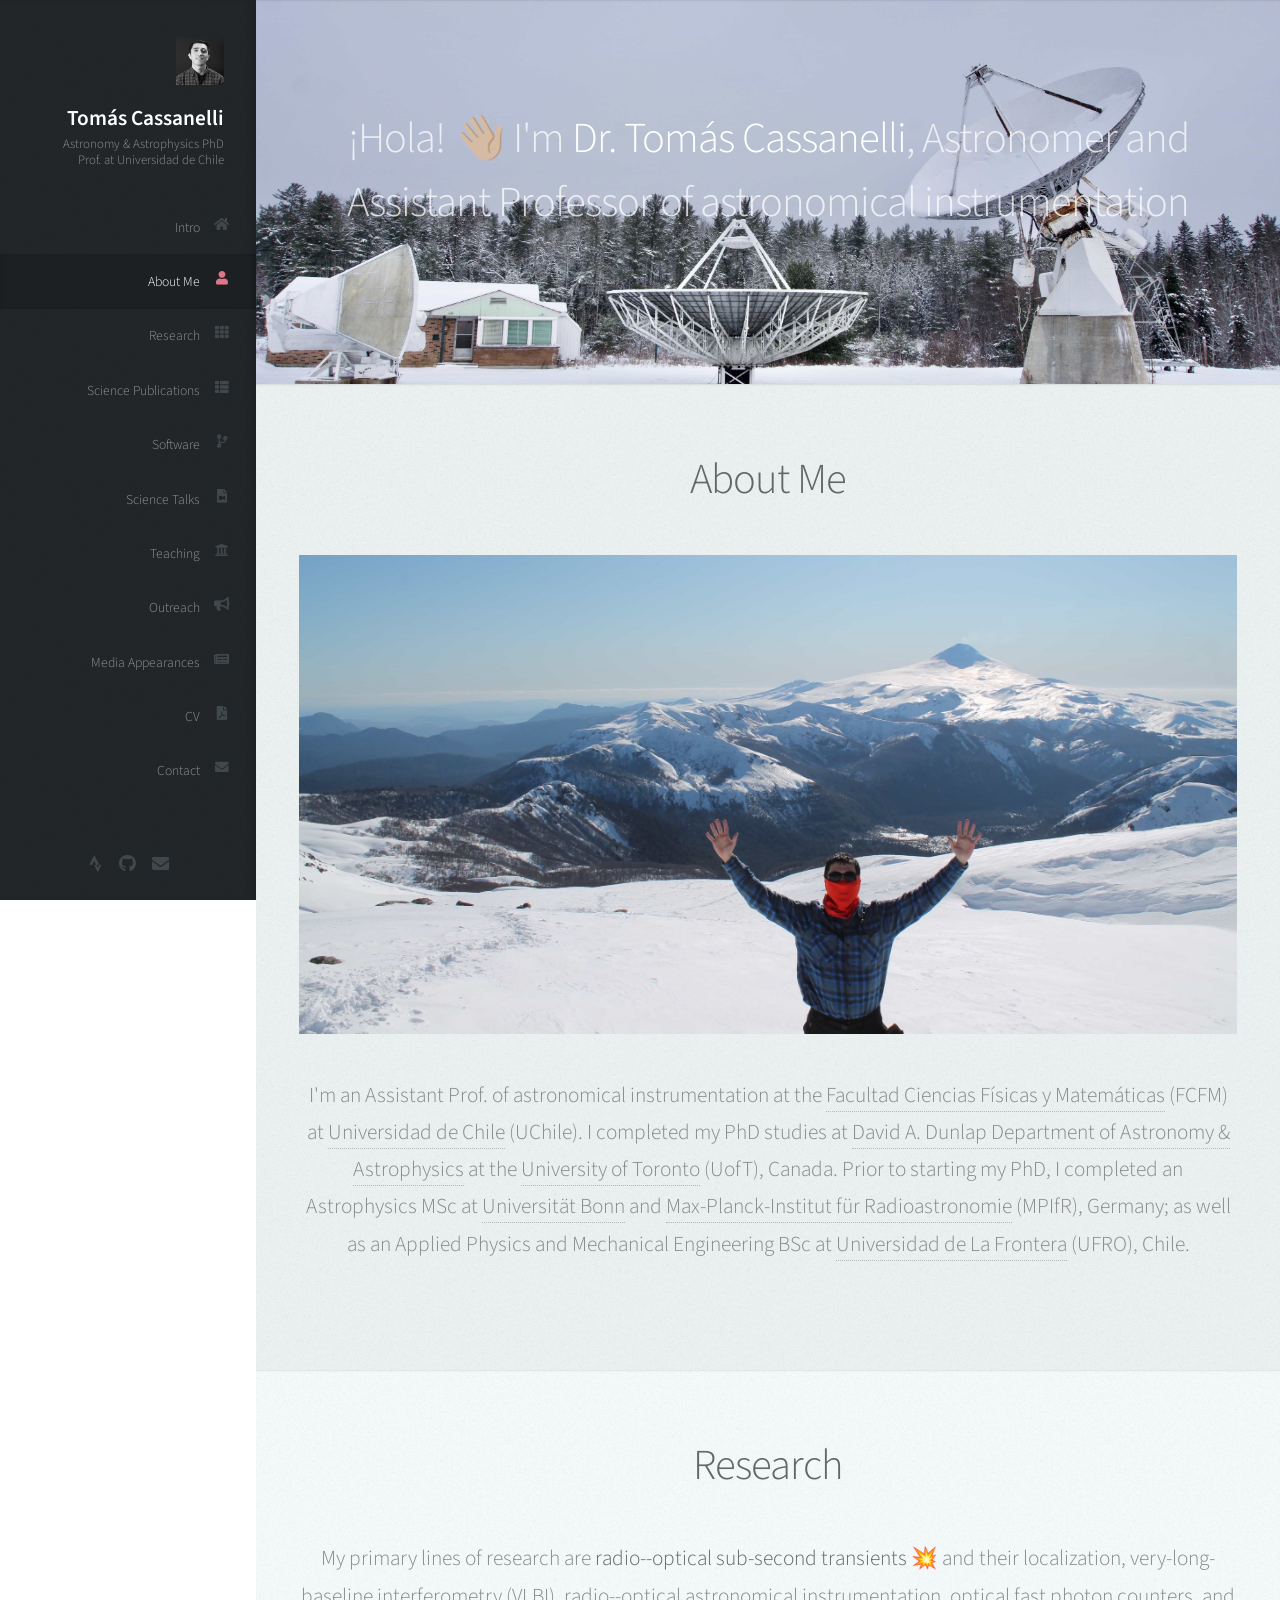
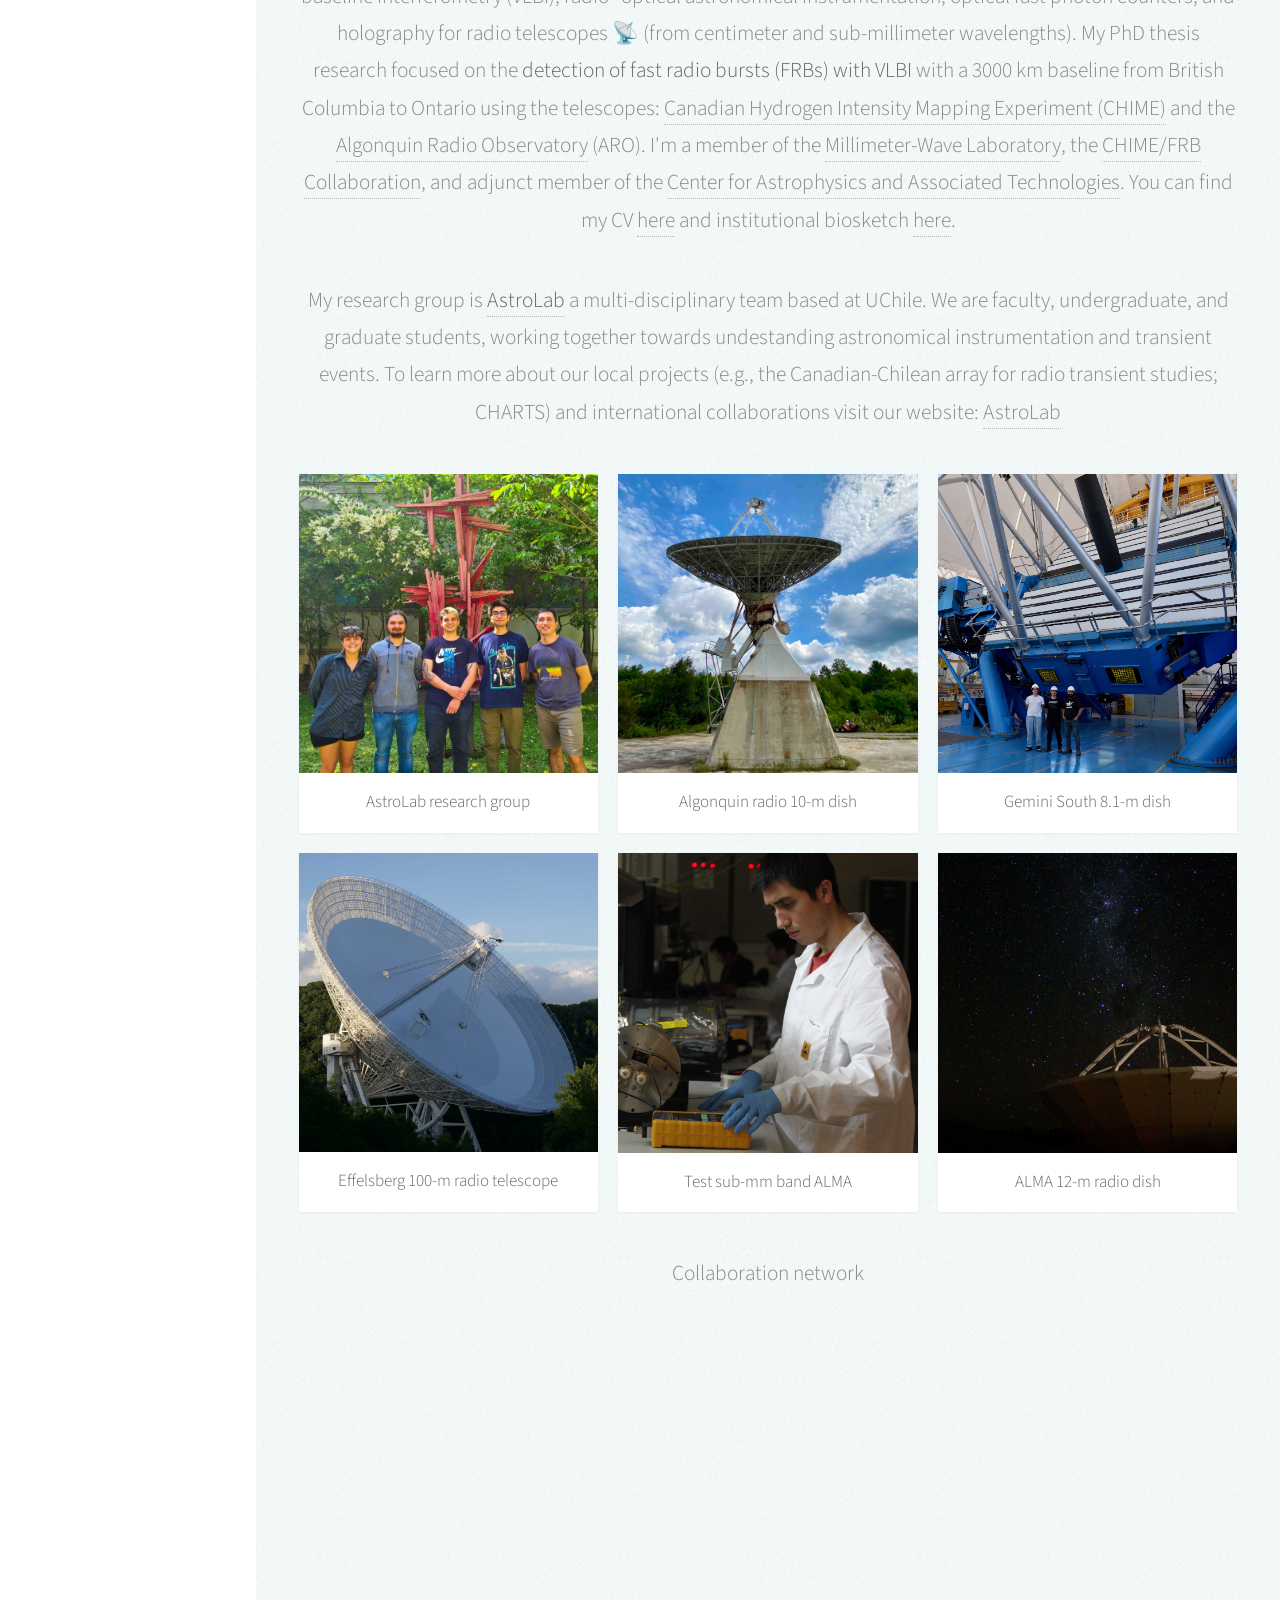
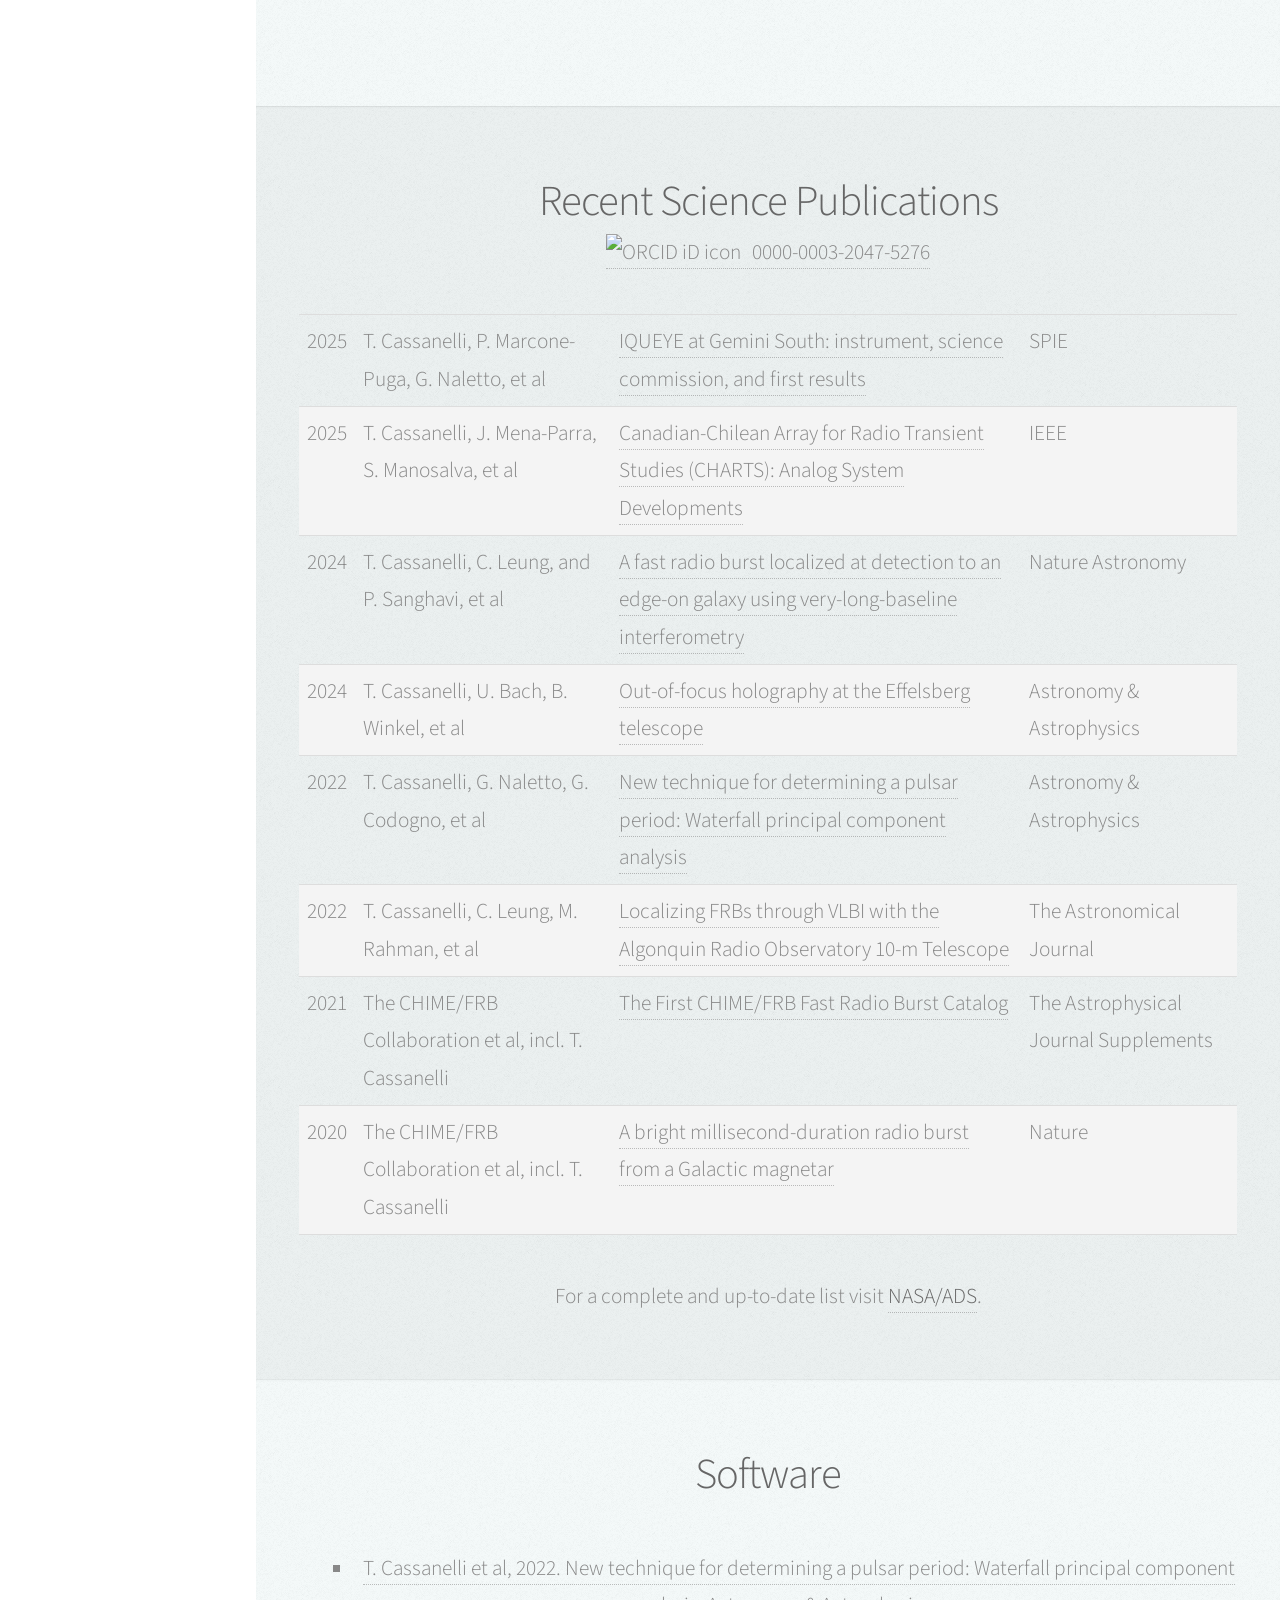
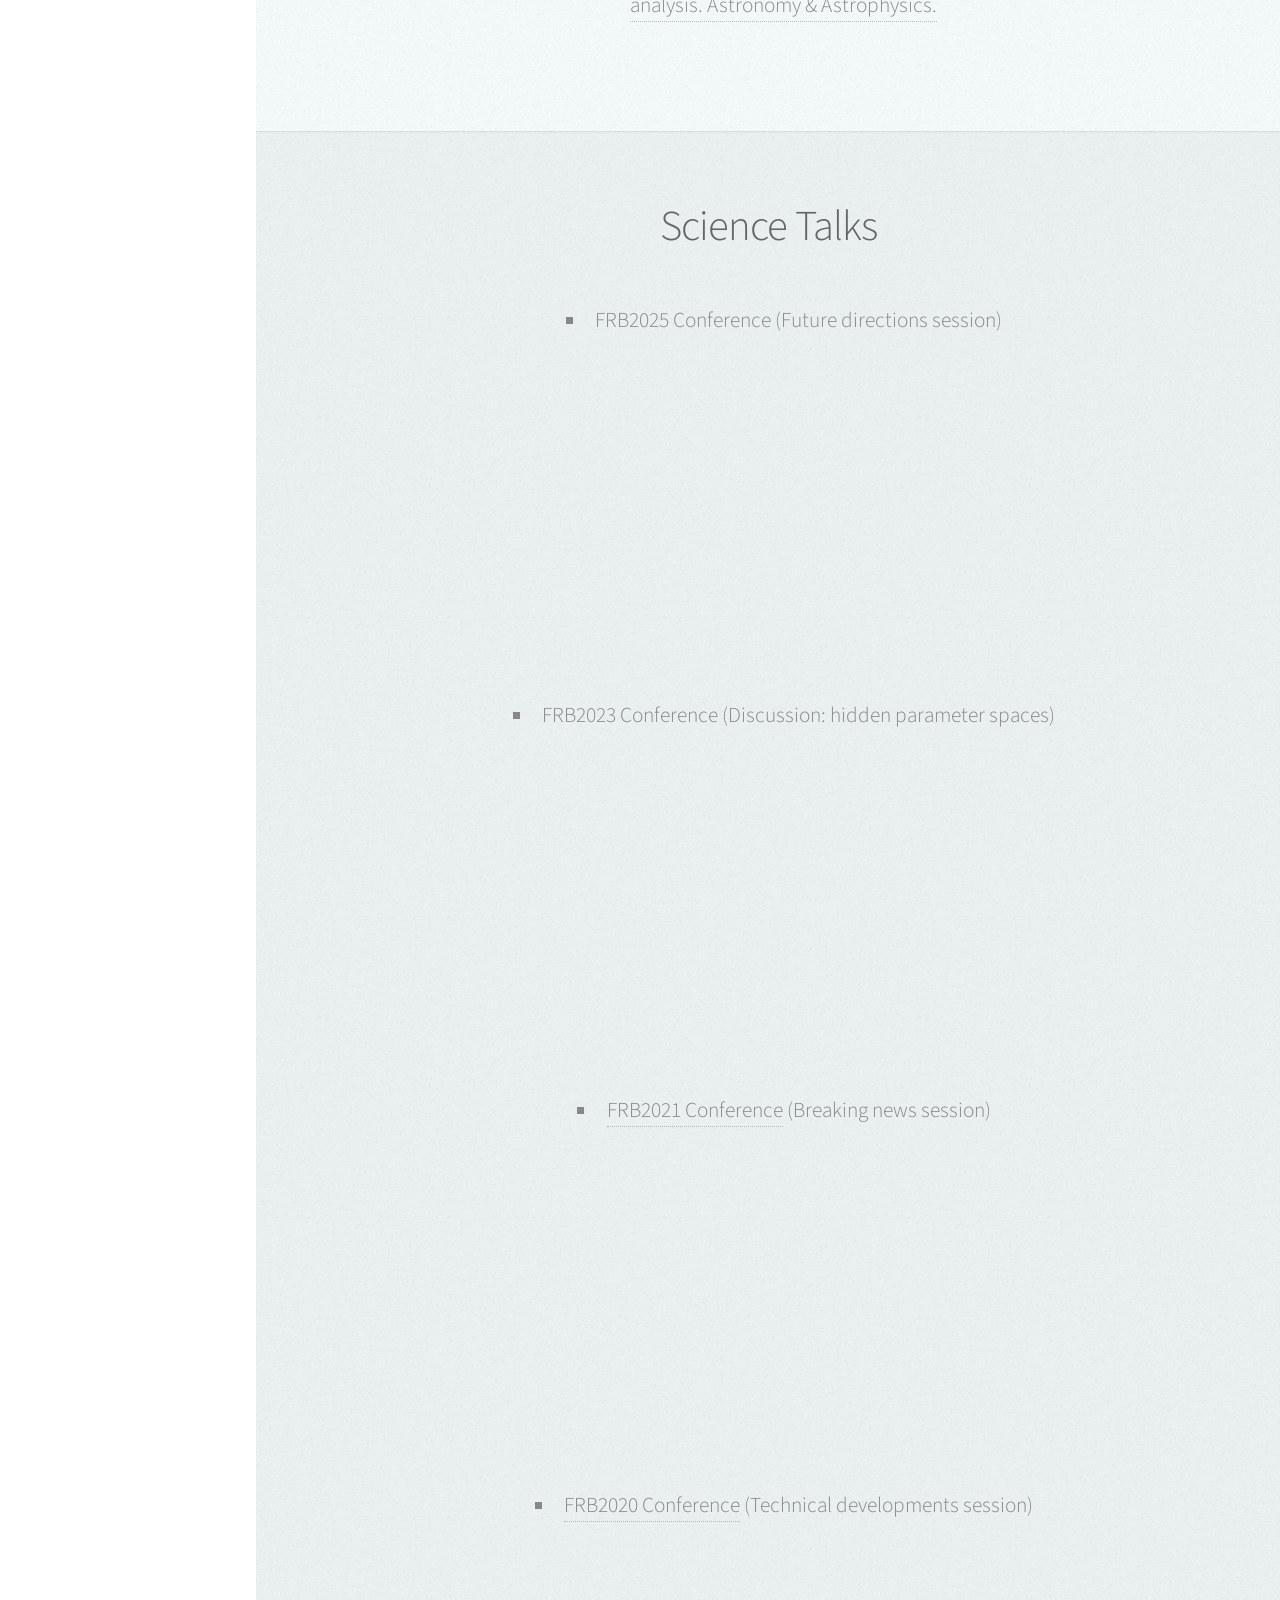
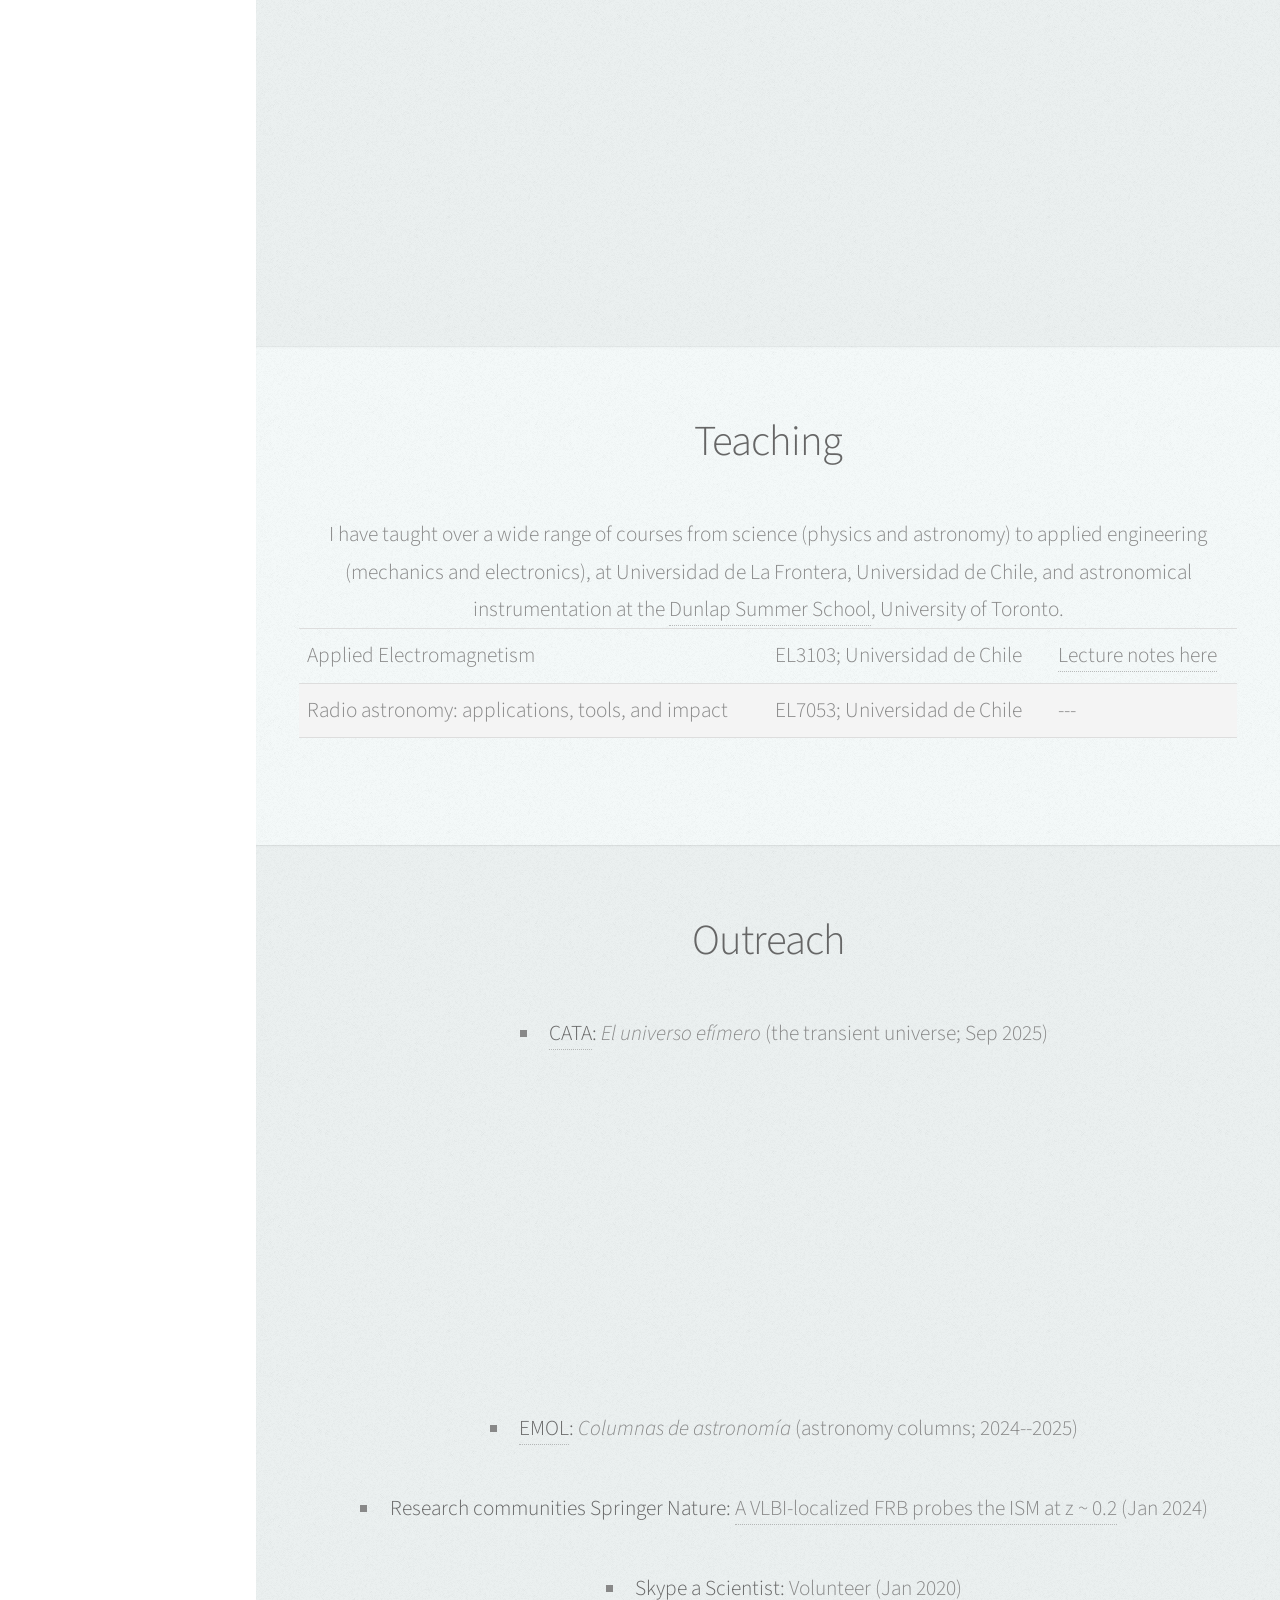
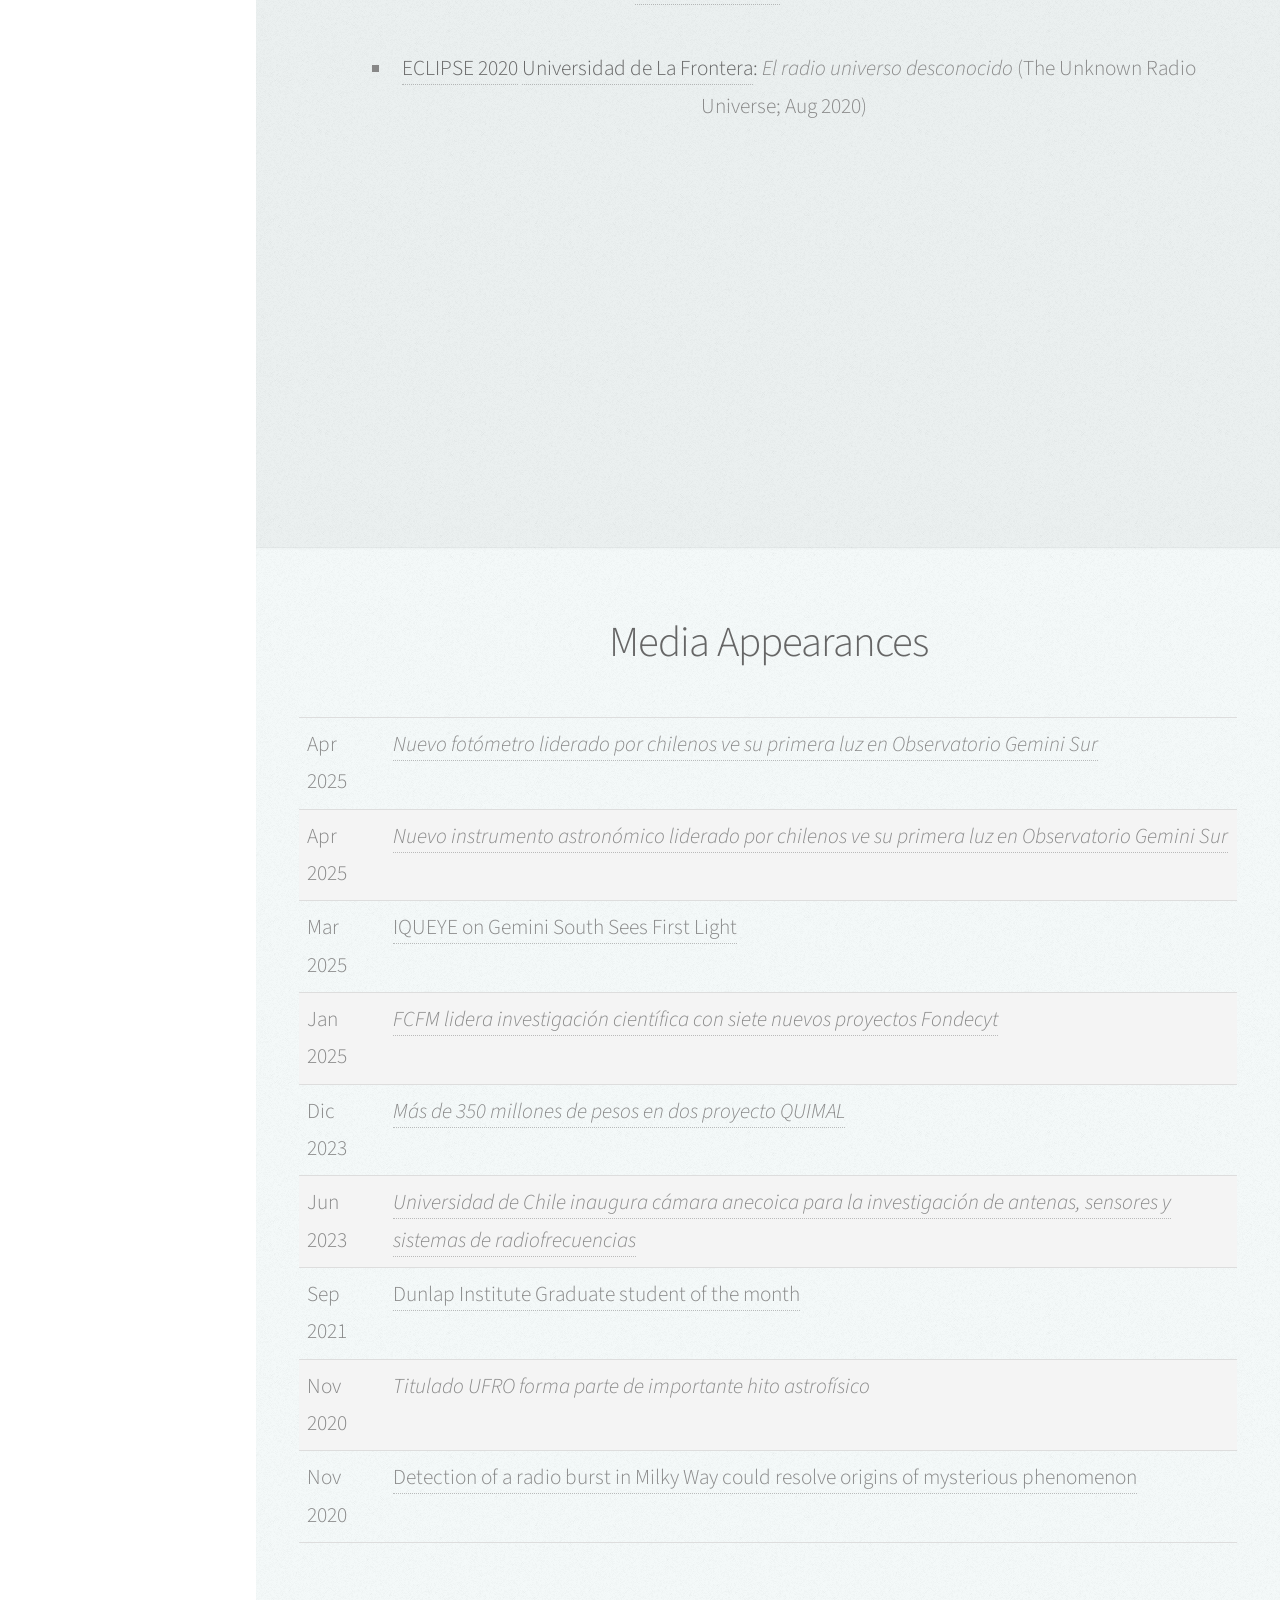
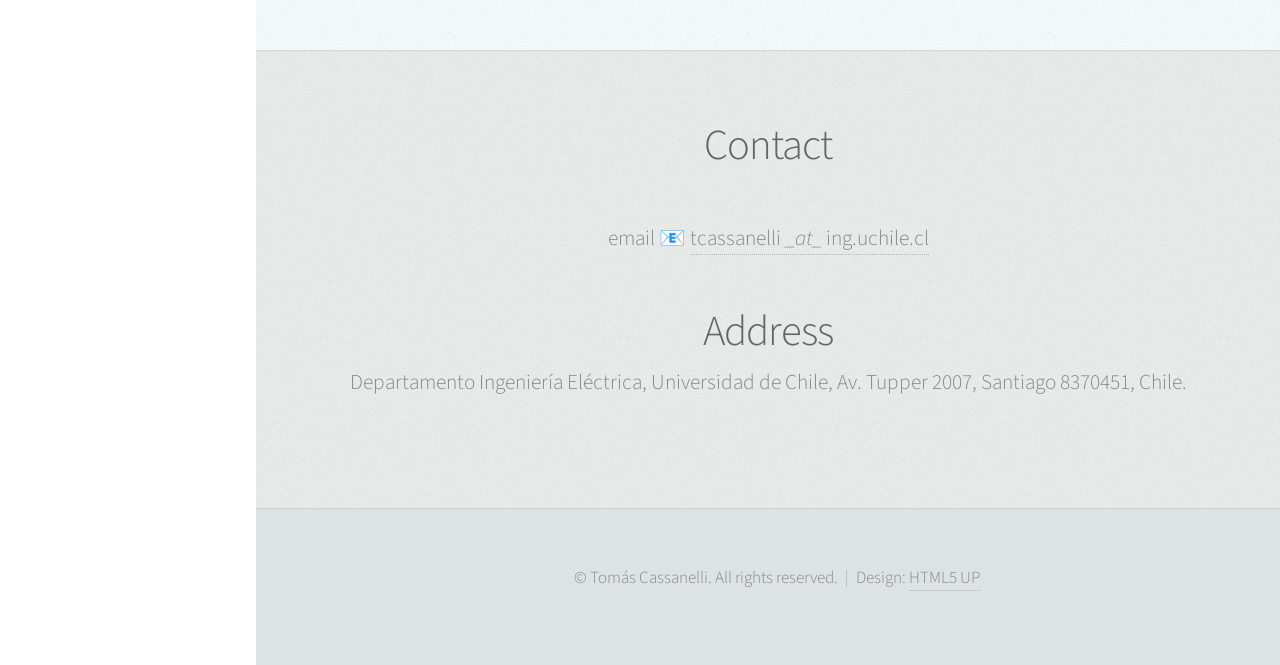
==== commit bece516b: "organizing everything with tables, including a collaboration map and overall update" ====
--- a/index.html
+++ b/index.html
@@ -174,6 +174,12 @@
 								</article>
 							</div>
 						</div>
+
+                        <div style="margin-top: 2em;">
+                            Collaboration network
+                            <iframe src="plot/map.html" style="display: block; margin: auto; width: 100%; height: 350px; border: none;" loading="lazy"></iframe>
+                        </div>
+
 					</div>
 				</section>
 
@@ -437,7 +443,7 @@
                                 <tr>
                                     <td style="padding:8px; border-bottom:1px solid #ddd;">Nov 2020</td>
                                     <td style="padding:8px; border-bottom:1px solid #ddd;">
-                                        <a href="http://fica.ufro.cl/titulado-ufro-forma-parte-importante-hito-astrofisico/"><em>Titulado UFRO forma parte de importante hito astrofísico</em></a>
+                                        <em>Titulado UFRO forma parte de importante hito astrofísico</em>
                                     </td>
                                 </tr>
                                 <tr>
@@ -468,6 +474,7 @@
 						</header>
 
 				</section>
+
 			</div>
 
 			<!-- Footer -->
@@ -504,7 +511,5 @@
             section.style.backgroundPosition = 'center';
             }
             </script>
-
-
 	</body>
 </html>
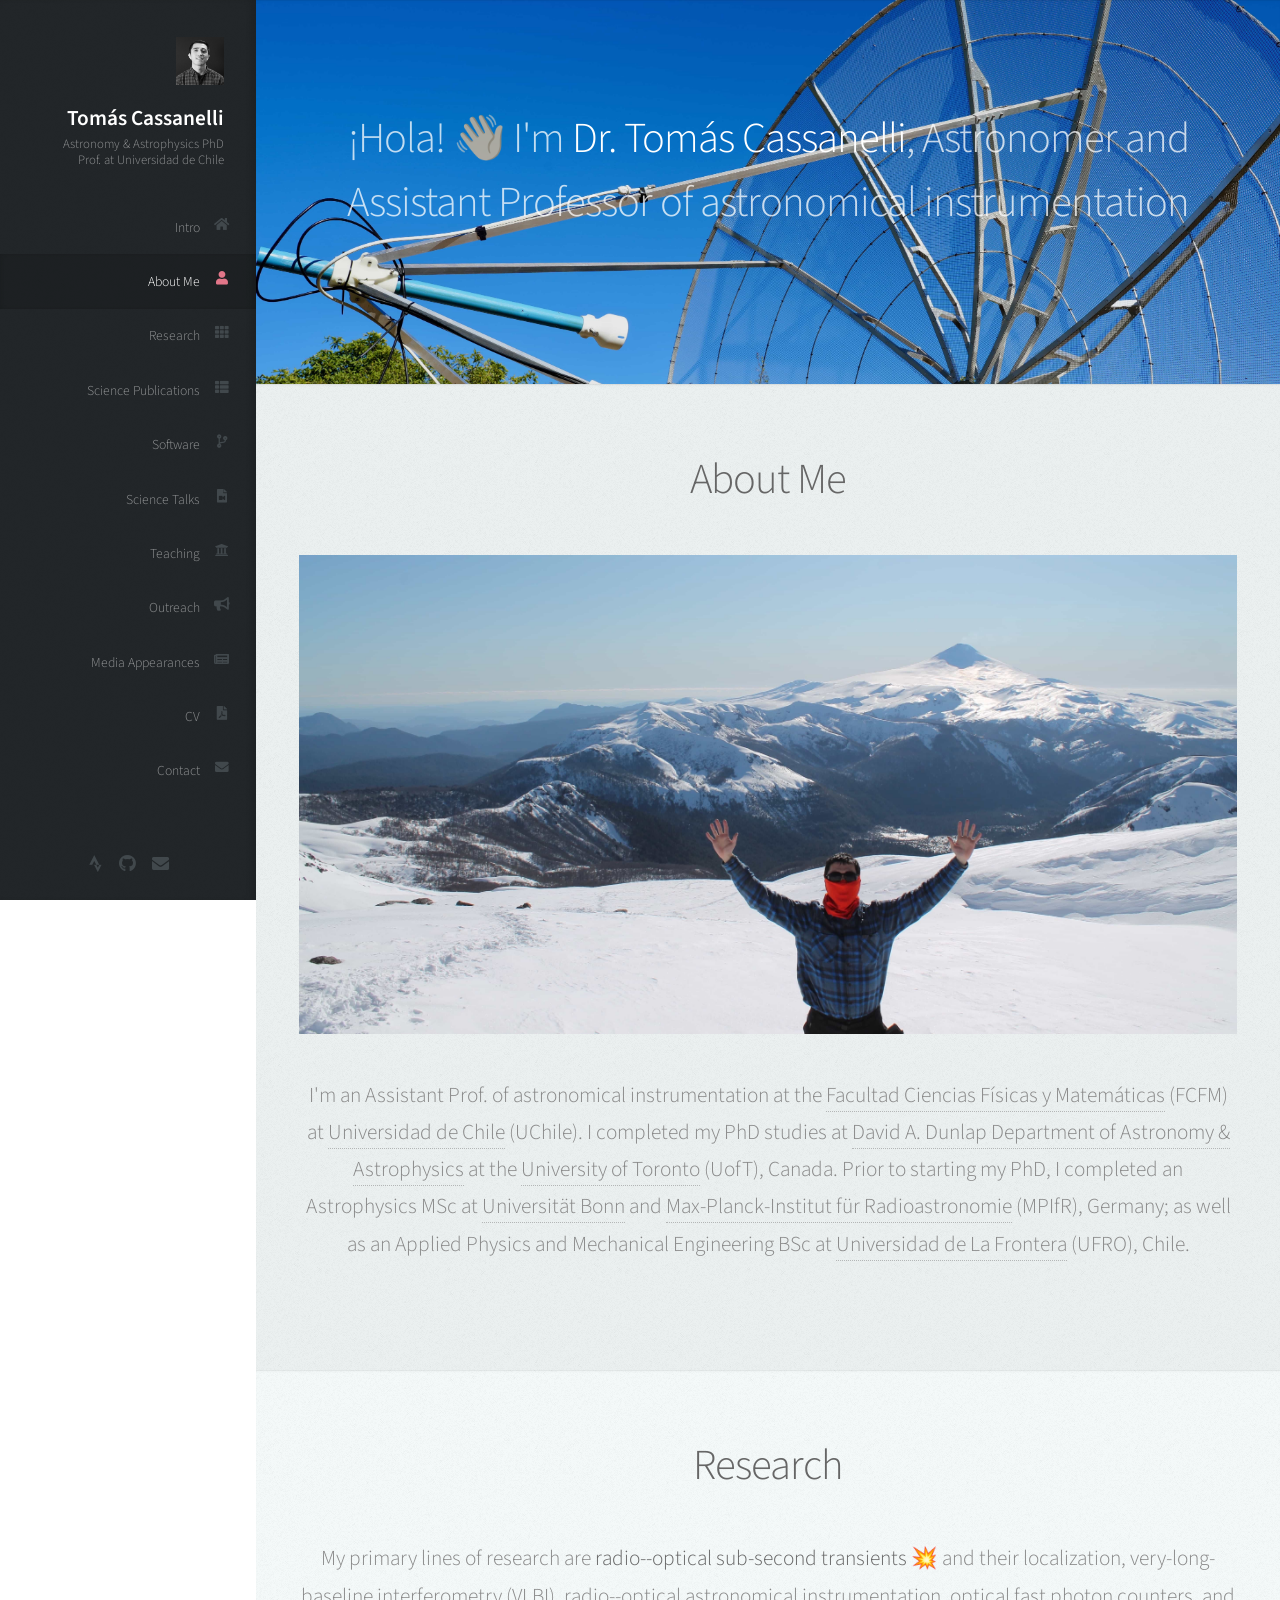
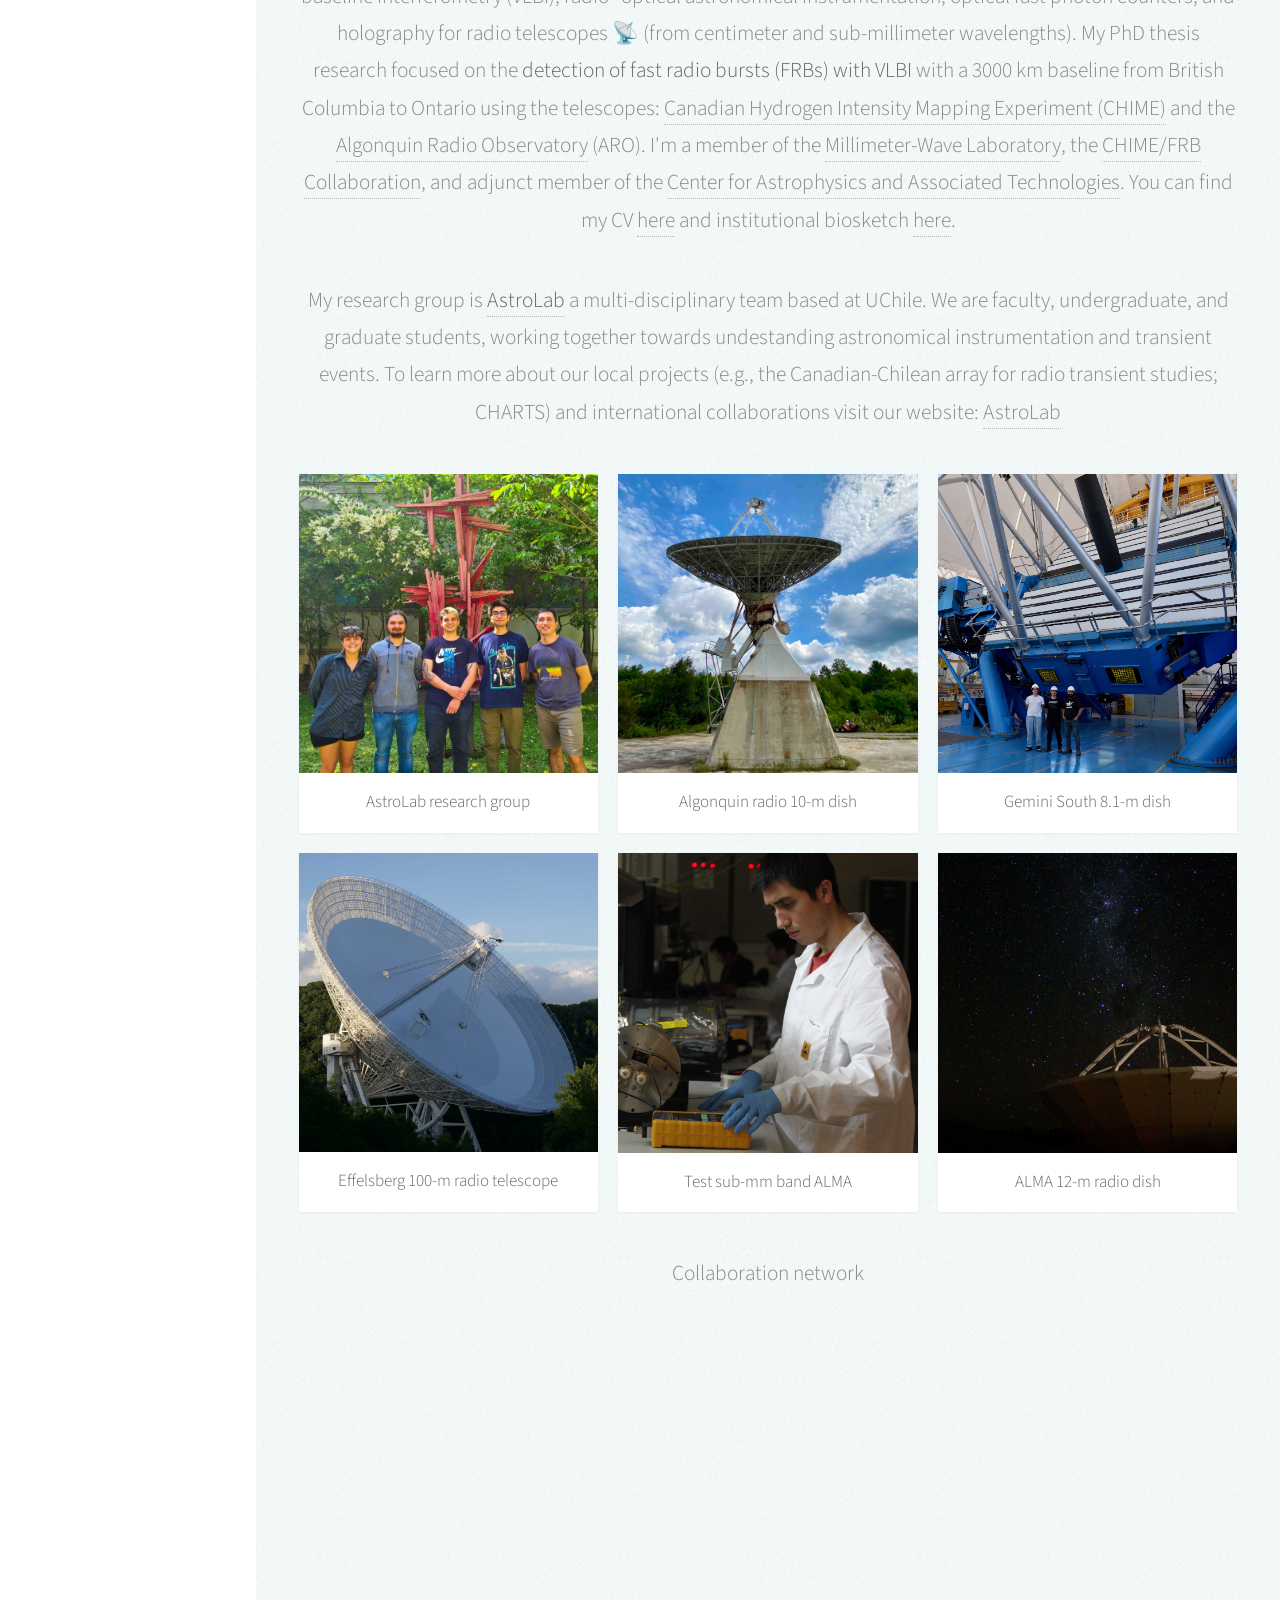
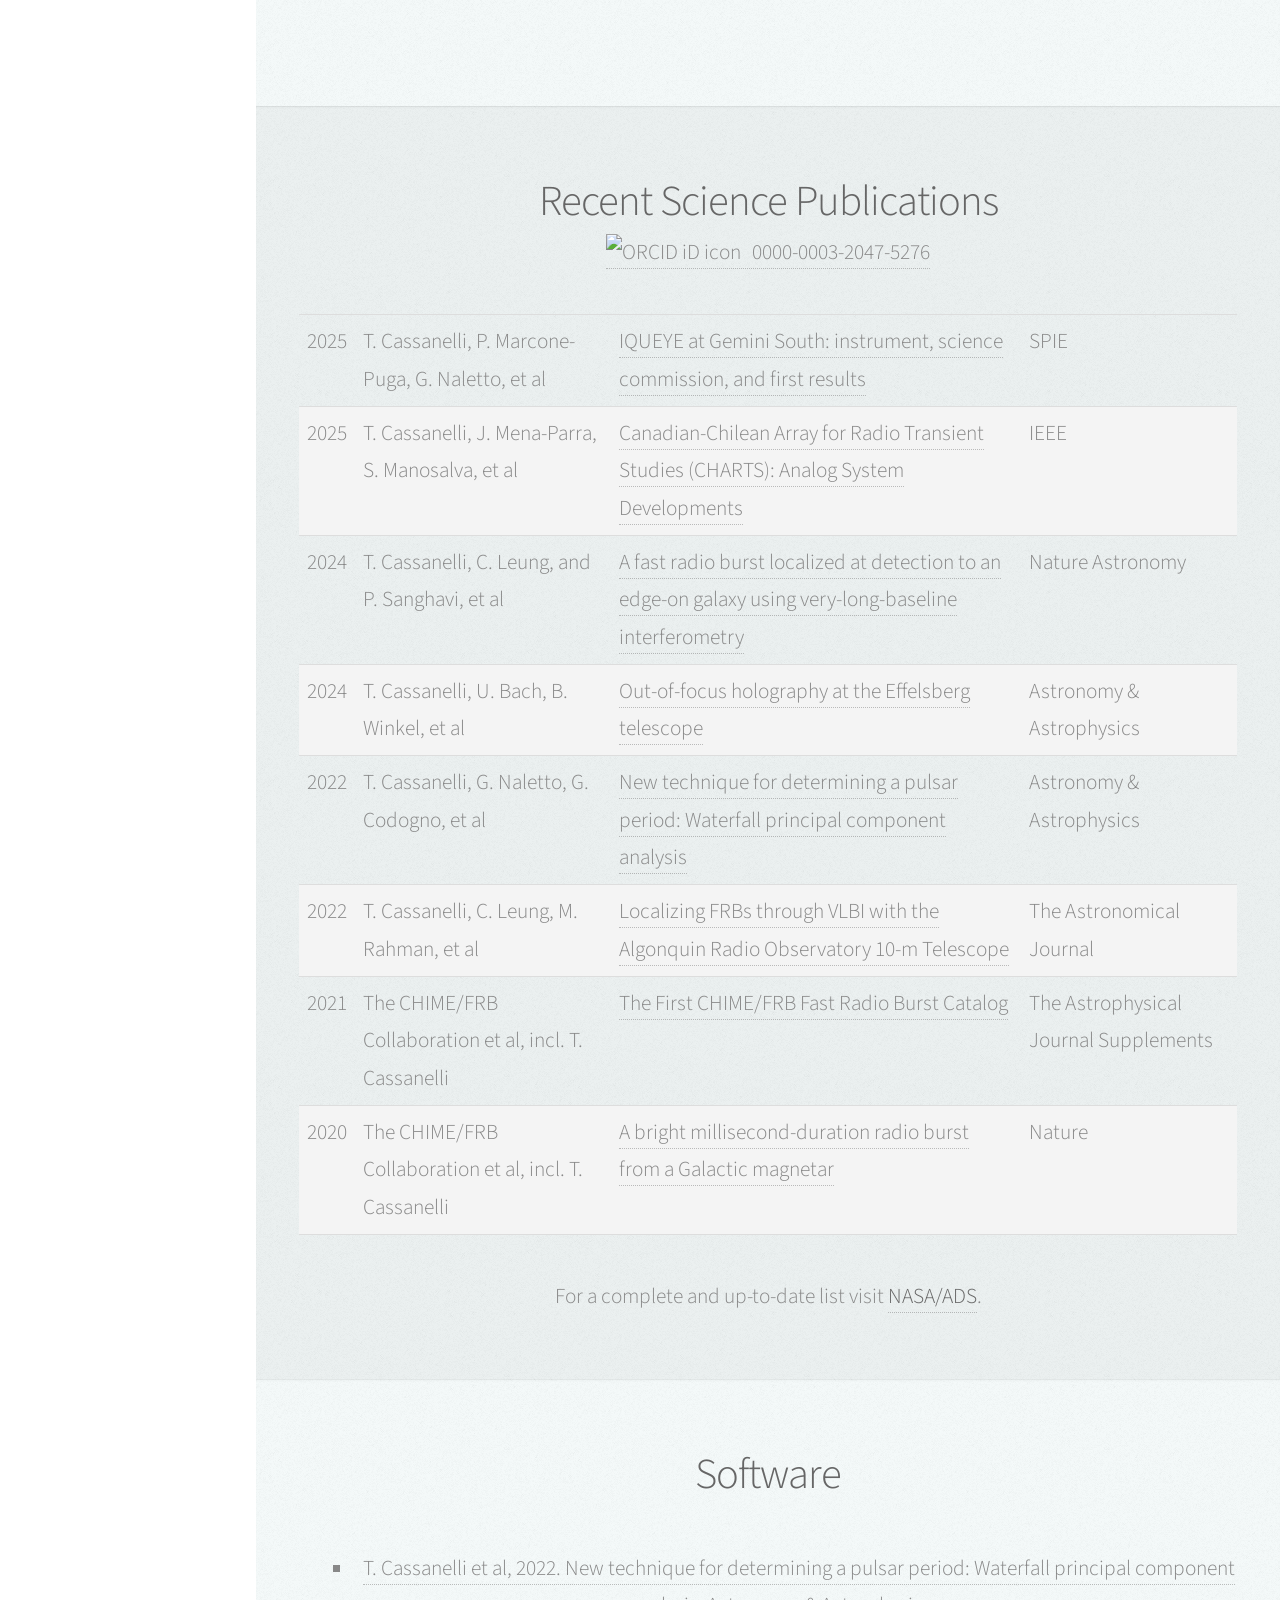
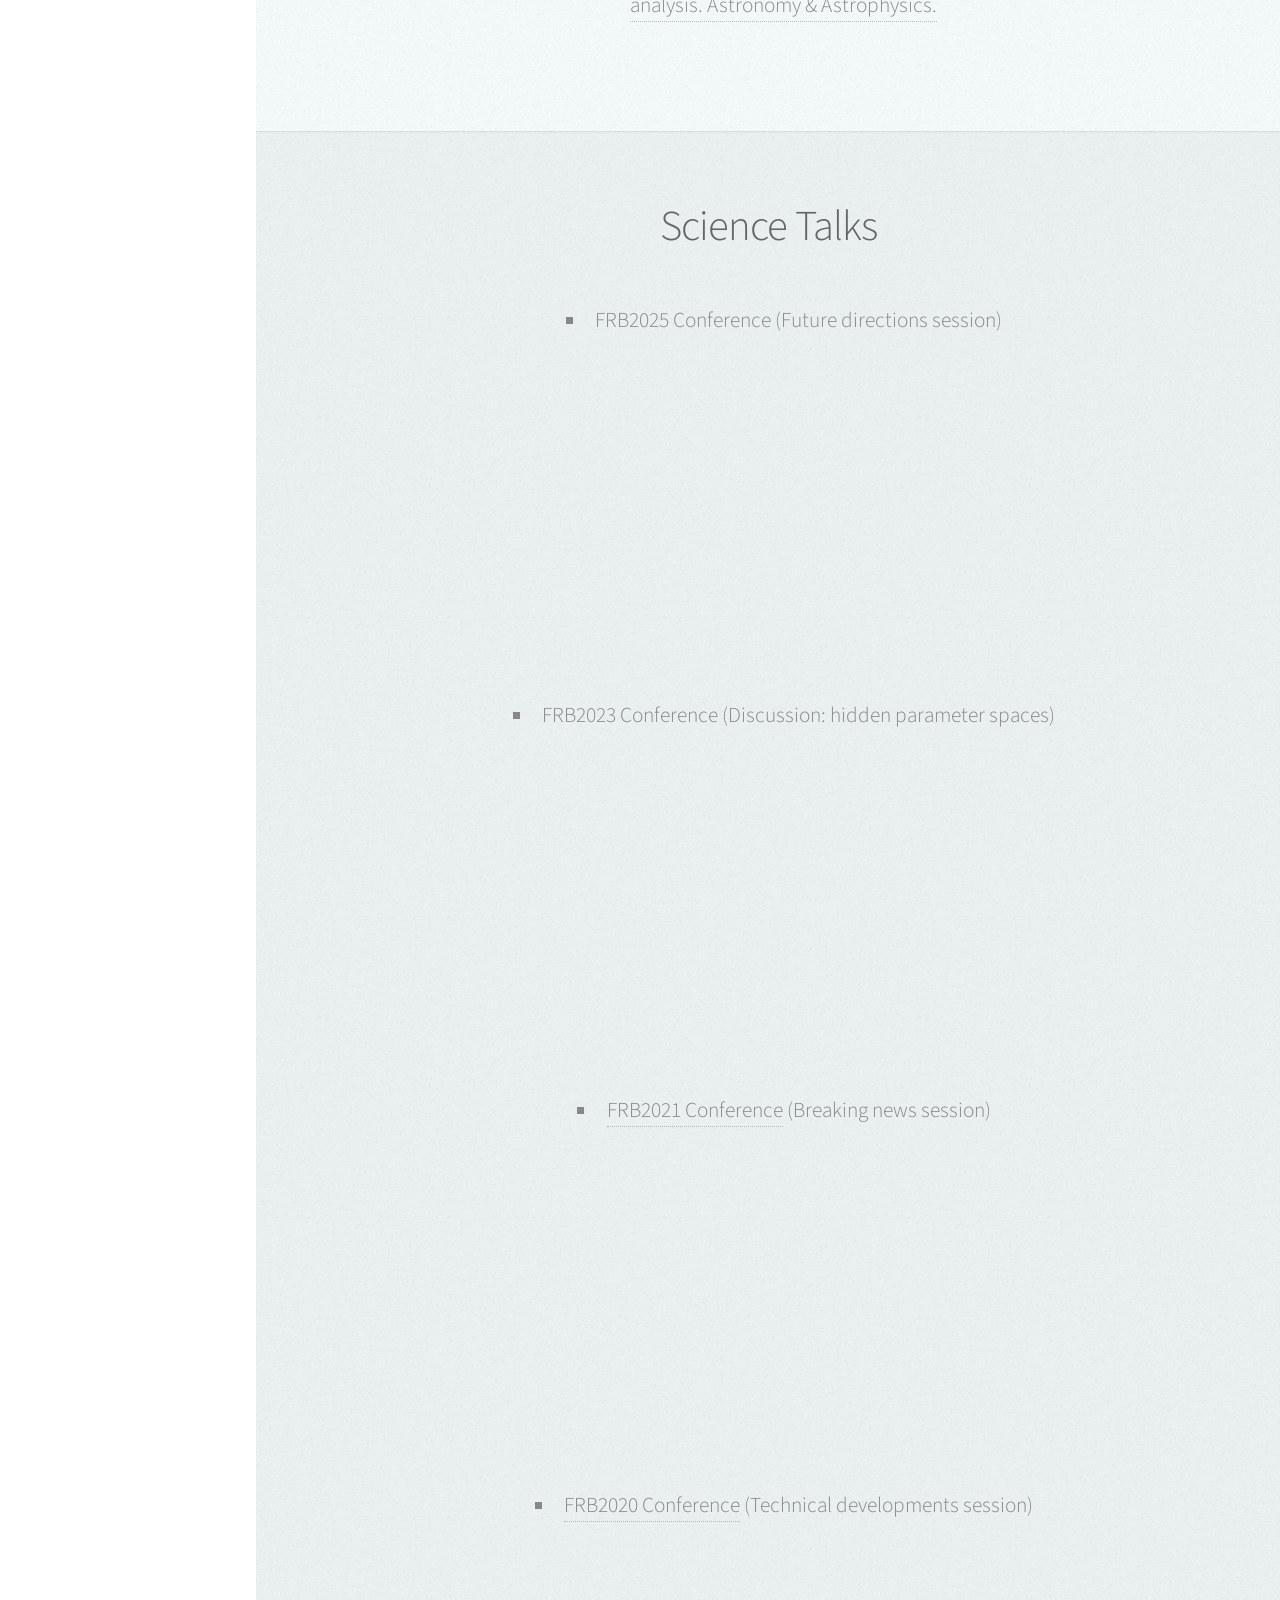
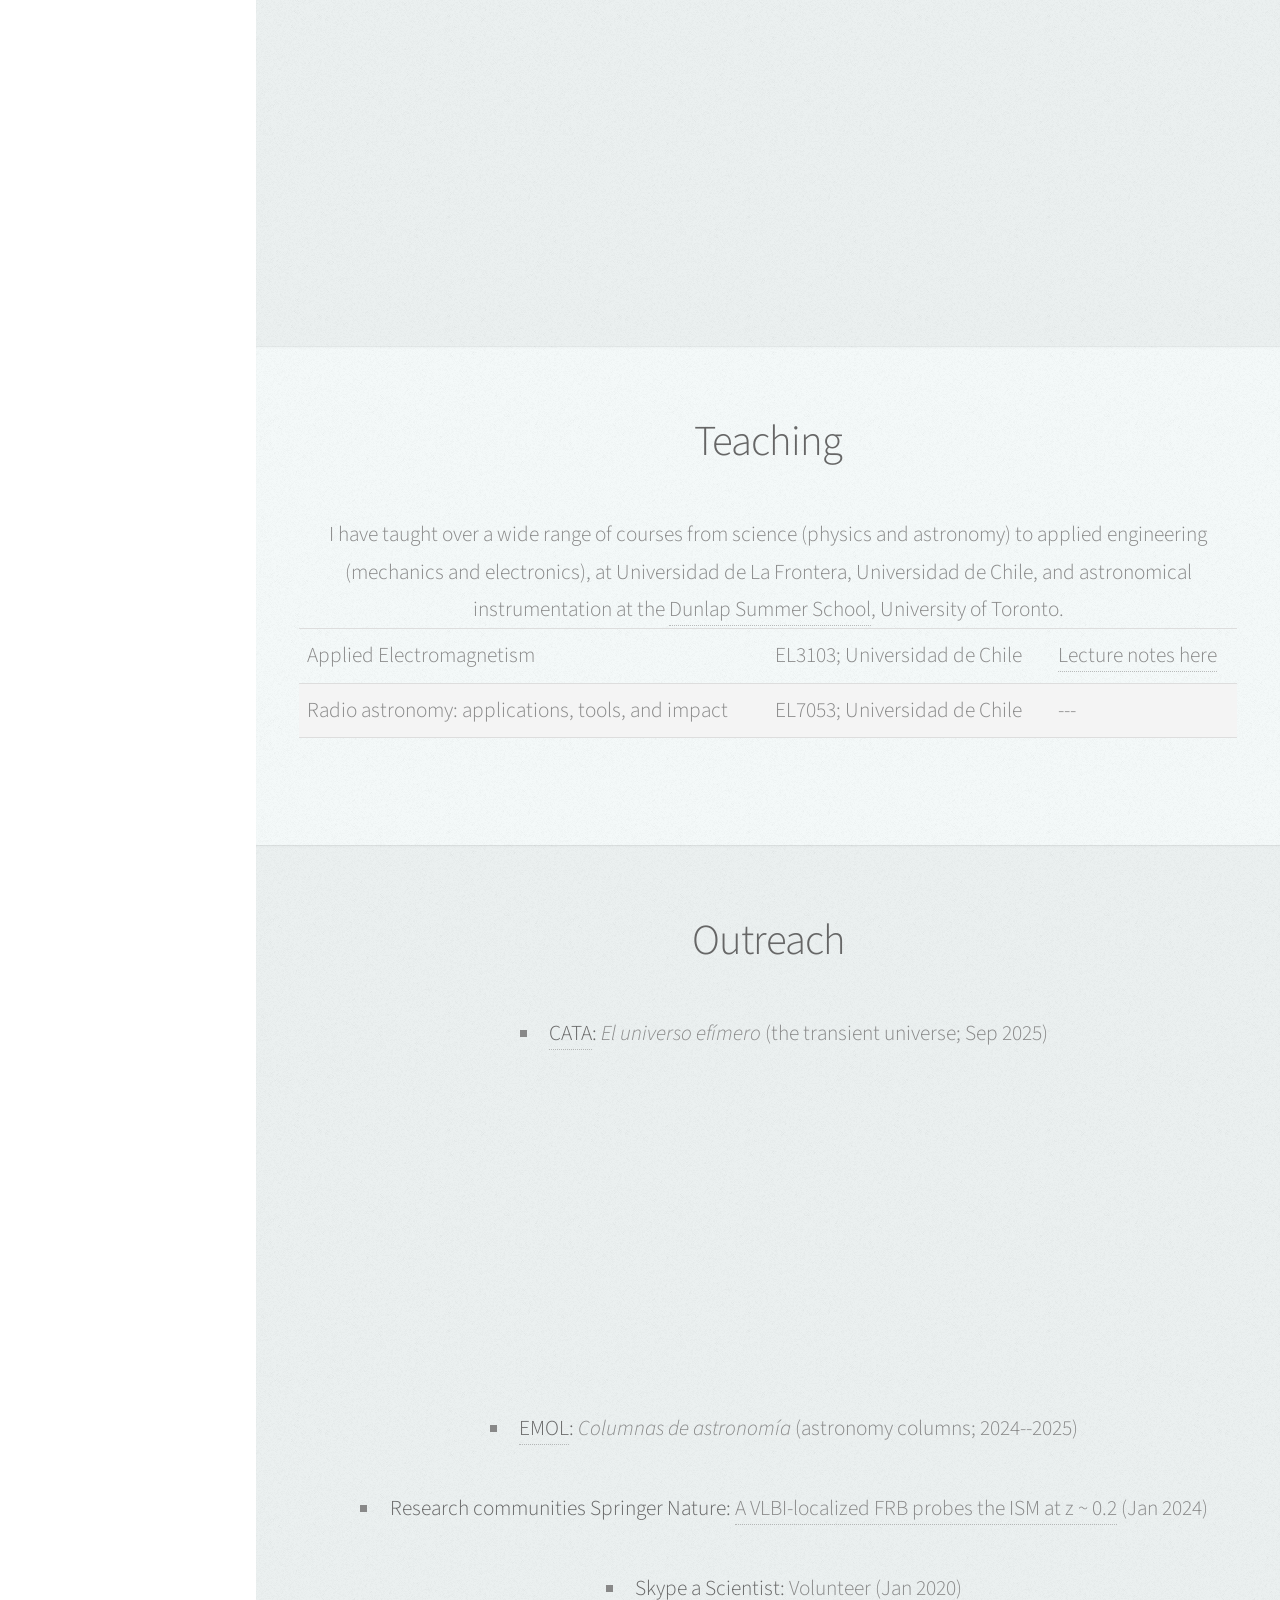
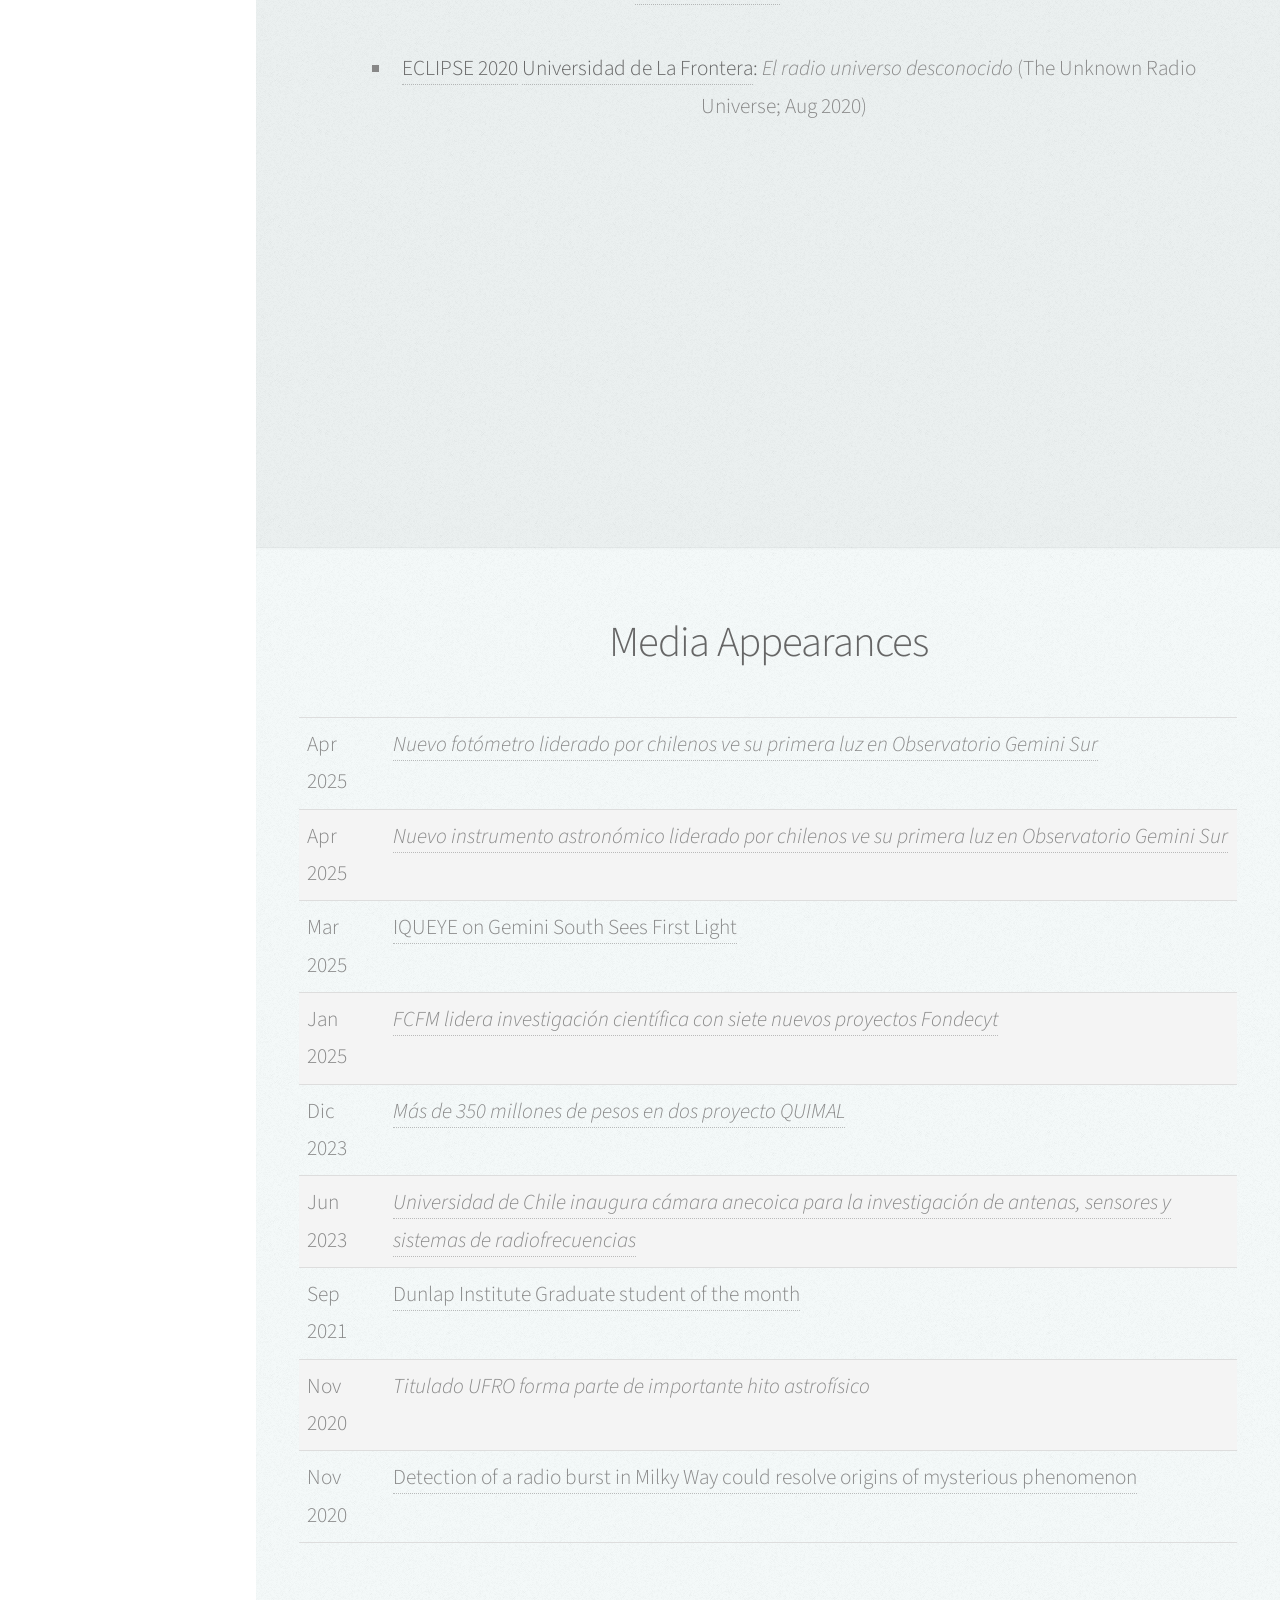
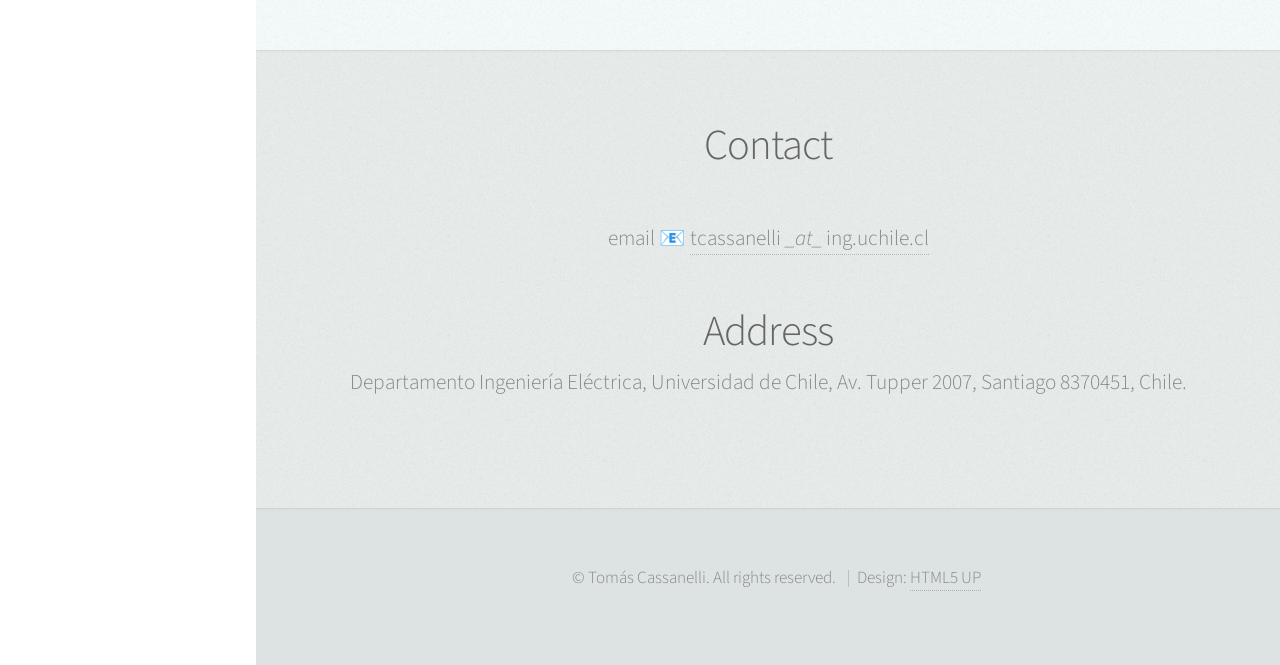
==== commit 2b6a7239: "formatting doc" ====
--- a/index.html
+++ b/index.html
@@ -5,511 +5,633 @@
 	Free for personal and commercial use under the CCA 3.0 license (html5up.net/license)
 -->
 <html>
-	<head>
-		<title>Tomás Cassanelli</title>
-		<meta charset="utf-8" />
-		<meta name="viewport" content="width=device-width, initial-scale=1, user-scalable=no" />
-		<link rel="stylesheet" href="assets/css/main.css" />
-
-		<!-- Social media picture -->
-		<meta property="og:title" content="Prof. Tomás Cassanelli" />
-		<meta property="og:url" content="https://tcassanelli.github.io" />
-		<meta property="og:description" content="Hello I am Tomás! Astronomer and professor at Universidad de Chile.">
-		<meta property="og:image" itemprop="image" content="https://github.com/tcassanelli/tcassanelli.github.io/blob/main/images/pic04.jpg?raw=true"/>
-		<meta property="og:type" content="website" />
-		<meta property="og:locale" content="en_US" />
-	</head>
-	<body class="is-preload">
-
-		<!-- Header -->
-			<div id="header">
-
-				<div class="top">
-
-					<!-- Logo -->
-						<div id="logo">
-							<span class="image avatar48"><img src="images/avatar.jpg" alt="" /></span>
-							<h1 id="title">Tomás Cassanelli</h1>
-							<p>Astronomy & Astrophysics PhD<br /> Prof. at Universidad de Chile</p>
-						</div>
-
-					<!-- Nav -->
-						<nav id="nav">
-							<ul>
-								<li><a href="#top" id="top-link"><span class="icon solid fa-home">Intro</span></a></li>
-
-								<li><a href="#about" id="about-link"><span class="icon solid fa-user">About Me</span></a></li>
-
-								<li><a href="#research" id="research-link"><span class="icon solid fa-th">Research</span></a></li>
-
-								<li><a href="#publication" id="publication-link"><span class="icon solid fa-th-list">Science Publications</span></a></li>
-
-								<li><a href="#software" id="software-link"><span class="icon solid fa-code-branch">Software</span></a></li>
-
-								<li><a href="#talks" id="talks-link"><span class="icon solid fa-file-video">Science Talks</span></a></li>
-
-								<li><a href="#teaching" id="teaching-link"><span class="icon solid fa-university">Teaching</span></a></li>
-
-								<li><a href="#outreach" id="outreach-link"><span class="icon solid fa-bullhorn">Outreach</span></a></li>
-
-								<li><a href="#media" id="media-link"><span class="icon solid fa-newspaper">Media Appearances</span></a></li>
-
-								<li><a href="cassanelli_CV.pdf" id="cv-link"><span class="icon solid fa-file-pdf">CV</span></a></li>
-
-								<li><a href="#contact" id="contact-link"><span class="icon solid fa-envelope">Contact</span></a></li>
-							</ul>
-						</nav>
-
-				</div>
-
-				<div class="bottom">
-
-					<!-- Social Icons -->
-						<ul class="icons">
-							<li><a href="https://www.strava.com/athletes/43578737" class="icon brands fab fa-strava"><span class="label">Strava</span></a></li>
-							<li><a href="http://www.github.com/tcassanelli" class="icon brands fa-github"><span class="label">Github</span></a></li>
-							<li><a href="mailto:tcassanelli@ing.uchile.cl" class="icon solid fa-envelope"><span class="label">Email</span></a></li>
-						</ul>
-				</div>
-
-			</div>
-
-		<!-- Main -->
-			<div id="main">
-
-				<!-- Intro -->
-				<section id="top" class="one dark cover">
-					<div class="container">
-
-						<header>
-							<h2 class="alt">¡Hola! 👋🏼 I'm <strong>Dr. Tomás Cassanelli</strong>, Astronomer and Assistant Professor of astronomical instrumentation</h2>
-						</header>
-
-						<!-- <footer>
+
+<head>
+    <title>Tomás Cassanelli</title>
+    <meta charset="utf-8" />
+    <meta name="viewport" content="width=device-width, initial-scale=1, user-scalable=no" />
+    <link rel="stylesheet" href="assets/css/main.css" />
+
+    <!-- Social media picture -->
+    <meta property="og:title" content="Prof. Tomás Cassanelli" />
+    <meta property="og:url" content="https://tcassanelli.github.io" />
+    <meta property="og:description" content="Hello I am Tomás! Astronomer and professor at Universidad de Chile.">
+    <meta property="og:image" itemprop="image"
+        content="https://github.com/tcassanelli/tcassanelli.github.io/blob/main/images/pic04.jpg?raw=true" />
+    <meta property="og:type" content="website" />
+    <meta property="og:locale" content="en_US" />
+</head>
+
+<body class="is-preload">
+
+    <!-- Header -->
+    <div id="header">
+
+        <div class="top">
+
+            <!-- Logo -->
+            <div id="logo">
+                <span class="image avatar48"><img src="images/avatar.jpg" alt="" /></span>
+                <h1 id="title">Tomás Cassanelli</h1>
+                <p>Astronomy & Astrophysics PhD<br /> Prof. at Universidad de Chile</p>
+            </div>
+
+            <!-- Nav -->
+            <nav id="nav">
+                <ul>
+                    <li><a href="#top" id="top-link"><span class="icon solid fa-home">Intro</span></a></li>
+
+                    <li><a href="#about" id="about-link"><span class="icon solid fa-user">About Me</span></a></li>
+
+                    <li><a href="#research" id="research-link"><span class="icon solid fa-th">Research</span></a></li>
+
+                    <li><a href="#publication" id="publication-link"><span class="icon solid fa-th-list">Science
+                                Publications</span></a></li>
+
+                    <li><a href="#software" id="software-link"><span
+                                class="icon solid fa-code-branch">Software</span></a></li>
+
+                    <li><a href="#talks" id="talks-link"><span class="icon solid fa-file-video">Science Talks</span></a>
+                    </li>
+
+                    <li><a href="#teaching" id="teaching-link"><span
+                                class="icon solid fa-university">Teaching</span></a></li>
+
+                    <li><a href="#outreach" id="outreach-link"><span class="icon solid fa-bullhorn">Outreach</span></a>
+                    </li>
+
+                    <li><a href="#media" id="media-link"><span class="icon solid fa-newspaper">Media
+                                Appearances</span></a></li>
+
+                    <li><a href="cassanelli_CV.pdf" id="cv-link"><span class="icon solid fa-file-pdf">CV</span></a></li>
+
+                    <li><a href="#contact" id="contact-link"><span class="icon solid fa-envelope">Contact</span></a>
+                    </li>
+                </ul>
+            </nav>
+
+        </div>
+
+        <div class="bottom">
+
+            <!-- Social Icons -->
+            <ul class="icons">
+                <li><a href="https://www.strava.com/athletes/43578737" class="icon brands fab fa-strava"><span
+                            class="label">Strava</span></a></li>
+                <li><a href="http://www.github.com/tcassanelli" class="icon brands fa-github"><span
+                            class="label">Github</span></a></li>
+                <li><a href="mailto:tcassanelli@ing.uchile.cl" class="icon solid fa-envelope"><span
+                            class="label">Email</span></a></li>
+            </ul>
+        </div>
+
+    </div>
+
+    <!-- Main -->
+    <div id="main">
+
+        <!-- Intro -->
+        <section id="top" class="one dark cover">
+            <div class="container">
+
+                <header>
+                    <h2 class="alt">¡Hola! 👋🏼 I'm <strong>Dr. Tomás Cassanelli</strong>, Astronomer and Assistant
+                        Professor of astronomical instrumentation</h2>
+                </header>
+
+                <!-- <footer>
 							<a href="#about" class="button scrolly">About Me</a>
 						</footer> -->
 
-					</div>
-				</section>
-
-				<!-- About Me -->
-				<section id="about" class="three">
-					<div class="container">
-
-						<header>
-							<h2>About Me</h2>
-						</header>
-						<a href="#" class="image featured"><img src="images/pic08.jpg" alt="" /></a>
-					
-
-						<p>I'm an Assistant Prof. of astronomical instrumentation at the <a href="https://ingenieria.uchile.cl/english">Facultad Ciencias Físicas y Matemáticas</a> (FCFM) at <a href="https://www.uchile.cl">Universidad de Chile</a> (UChile).
-						I completed my PhD studies at <a href="http://www.astro.utoronto.ca">David A. Dunlap Department of Astronomy & Astrophysics</a> at the <a href="https://www.utoronto.ca">University of Toronto</a> (UofT), Canada. Prior to starting my PhD, I completed an Astrophysics MSc at <a href="https://www.uni-bonn.de">Universität Bonn</a> and <a href="https://www.mpifr-bonn.mpg.de">Max-Planck-Institut für Radioastronomie</a> (MPIfR), Germany; as well as an Applied Physics and Mechanical Engineering BSc at <a href="https://www.ufro.cl">Universidad de La Frontera</a> (UFRO), Chile.</p>
+            </div>
+        </section>
+
+        <!-- About Me -->
+        <section id="about" class="three">
+            <div class="container">
+
+                <header>
+                    <h2>About Me</h2>
+                </header>
+                <a href="#" class="image featured"><img src="images/pic08.jpg" alt="" /></a>
+
+
+                <p>I'm an Assistant Prof. of astronomical instrumentation at the <a
+                        href="https://ingenieria.uchile.cl/english">Facultad Ciencias Físicas y Matemáticas</a> (FCFM)
+                    at <a href="https://www.uchile.cl">Universidad de Chile</a> (UChile).
+                    I completed my PhD studies at <a href="http://www.astro.utoronto.ca">David A. Dunlap Department of
+                        Astronomy & Astrophysics</a> at the <a href="https://www.utoronto.ca">University of Toronto</a>
+                    (UofT), Canada. Prior to starting my PhD, I completed an Astrophysics MSc at <a
+                        href="https://www.uni-bonn.de">Universität Bonn</a> and <a
+                        href="https://www.mpifr-bonn.mpg.de">Max-Planck-Institut für Radioastronomie</a> (MPIfR),
+                    Germany; as well as an Applied Physics and Mechanical Engineering BSc at <a
+                        href="https://www.ufro.cl">Universidad de La Frontera</a> (UFRO), Chile.</p>
+
+            </div>
+        </section>
+
+        <!-- Research -->
+        <section id="research" class="two">
+            <div class="container">
+
+                <header>
+                    <h2>Research</h2>
+                </header>
+
+                <p>My primary lines of research are <strong>radio--optical sub-second transients 💥</strong> and their
+                    localization, very-long-baseline interferometry (VLBI), radio--optical astronomical instrumentation,
+                    optical fast photon counters, and holography for radio telescopes 📡 (from centimeter and
+                    sub-millimeter wavelengths).
+                    My PhD thesis research focused on the <strong>detection of fast radio bursts (FRBs) with
+                        VLBI</strong> with a 3000 km baseline from British Columbia to Ontario using the telescopes: <a
+                        href="https://chime-experiment.ca">Canadian Hydrogen Intensity Mapping Experiment (CHIME)</a>
+                    and the <a href="http://thothx.com/aro">Algonquin Radio Observatory</a> (ARO). I'm a member of the
+                    <a href="http://www.das.uchile.cl/lab_mwl/index.html">Millimeter-Wave Laboratory</a>, the <a
+                        href="https://www.chime-frb.ca">CHIME/FRB Collaboration</a>, and adjunct member of the <a
+                        href="https://cata.cl">Center for Astrophysics and Associated Technologies</a>. You can find my
+                    CV <a href="cassanelli_CV.pdf">here</a> and institutional biosketch <a
+                        href="https://ingenieria.uchile.cl/sobre-la-fcfm/organizacion/personas/cuerpo-academico/ingenieria-electrica?qui_id=2798494">here</a>.
+                </p>
+
+                <p>My research group is <a href="https:\\astronomy-laboratory.github.io"><strong>AstroLab</strong></a> a
+                    multi-disciplinary team based at UChile. We are faculty, undergraduate, and graduate students,
+                    working together towards undestanding astronomical instrumentation and transient events. To learn
+                    more about our local projects (e.g., the Canadian-Chilean array for radio transient studies; CHARTS)
+                    and international collaborations visit our website: <a
+                        href="https:\\astronomy-laboratory.github.io">AstroLab</a></p>
+
+                <div class="row">
+                    <div class="col-4 col-12-mobile">
+
+                        <article class="item">
+                            <a href="https:\\astronomy-laboratory.github.io" class="image fit"><img
+                                    src="images/pic02.jpg" alt="" /></a>
+                            <header>
+                                <h3>AstroLab research group</h3>
+                            </header>
+                        </article>
+
+                        <article class="item">
+                            <a href="#" class="image fit"><img src="images/pic03.jpg" alt="" /></a>
+                            <header>
+                                <h3>Effelsberg 100-m radio telescope </h3>
+                            </header>
+                        </article>
 
                     </div>
-				</section>
-
-				<!-- Research -->
-				<section id="research" class="two">
-					<div class="container">
-
-						<header>
-							<h2>Research</h2>
-						</header>
-
-						<p>My primary lines of research are <strong>radio--optical sub-second transients 💥</strong> and their localization, very-long-baseline interferometry (VLBI), radio--optical astronomical instrumentation, optical fast photon counters, and holography for radio telescopes 📡 (from centimeter and sub-millimeter wavelengths).
-						My PhD thesis research focused on the <strong>detection of fast radio bursts (FRBs) with VLBI</strong> with a 3000 km baseline from British Columbia to Ontario using the telescopes: <a href="https://chime-experiment.ca">Canadian Hydrogen Intensity Mapping Experiment (CHIME)</a> and the <a href="http://thothx.com/aro">Algonquin Radio Observatory</a> (ARO). I'm a member of the <a href="http://www.das.uchile.cl/lab_mwl/index.html">Millimeter-Wave Laboratory</a>, the <a href="https://www.chime-frb.ca">CHIME/FRB Collaboration</a>, and adjunct member of the <a href="https://cata.cl">Center for Astrophysics and Associated Technologies</a>. You can find my CV <a href="cassanelli_CV.pdf">here</a> and institutional biosketch <a href="https://ingenieria.uchile.cl/sobre-la-fcfm/organizacion/personas/cuerpo-academico/ingenieria-electrica?qui_id=2798494">here</a>.</p>
-
-						<p>My research group is <a href="https:\\astronomy-laboratory.github.io"><strong>AstroLab</strong></a> a multi-disciplinary team based at UChile. We are faculty, undergraduate, and graduate students, working together towards undestanding astronomical instrumentation and transient events. To learn more about our local projects (e.g., the Canadian-Chilean array for radio transient studies; CHARTS) and international collaborations visit our website: <a href="https:\\astronomy-laboratory.github.io">AstroLab</a></p>
-
-						<div class="row">
-							<div class="col-4 col-12-mobile">
-
-								<article class="item">
-									<a href="https:\\astronomy-laboratory.github.io" class="image fit"><img src="images/pic02.jpg" alt="" /></a>
-									<header>
-										<h3>AstroLab research group</h3>
-									</header>
-								</article>
-
-									<article class="item">
-										<a href="#" class="image fit"><img src="images/pic03.jpg" alt="" /></a>
-										<header>
-											<h3>Effelsberg 100-m radio telescope </h3>
-										</header>
-									</article>
-
-							</div>
-							<div class="col-4 col-12-mobile">
-
-								<article class="item">
-									<a href="#" class="image fit"><img src="images/pic04.jpg" alt="" /></a>
-									<header>
-										<h3>Algonquin radio 10-m dish</h3>
-									</header>
-								</article>
-
-								<article class="item">
-									<a href="#" class="image fit"><img src="images/pic05.jpg" alt="" /></a>
-									<header>
-										<h3>Test sub-mm band ALMA</h3>
-									</header>
-								</article>
-							</div>
-							<div class="col-4 col-12-mobile">
-
-								<article class="item">
-									<a href="#" class="image fit"><img src="images/pic06.jpg" alt="" /></a>
-									
-									<header>
-										<h3>Gemini South 8.1-m dish</h3>
-									</header>
-								</article>
-
-								<article class="item">
-									<a href="#" class="image fit"><img src="images/pic07.jpg" alt="" /></a>
-
-									<header>
-										<h3>ALMA 12-m radio dish</h3>
-									</header>
-								</article>
-							</div>
-						</div>
-
-                        <div style="margin-top: 2em;">
-                            Collaboration network
-                            <iframe src="plot/map.html" style="display: block; margin: auto; width: 100%; height: 350px; border: none;" loading="lazy"></iframe>
-                        </div>
-
-					</div>
-				</section>
-
-				<!-- Science Publications -->
-				<section id="publication" class="three">
-					<div class="container">
-						<header>
-							<h2>Recent Science Publications</h2>
-							<div itemscope itemtype="https://schema.org/Person"><a itemprop="sameAs" content="https://orcid.org/0000-0003-2047-5276" href="https://orcid.org/0000-0003-2047-5276" target="orcid.widget" rel="me noopener noreferrer" style="vertical-align:top;"><img src="https://orcid.org/sites/default/files/images/orcid_16x16.png" style="width:1em;margin-right:.5em;" alt="ORCID iD icon">0000-0003-2047-5276</a></div>
-						</header>
-						
-                        <table style="width:100%; border-collapse: collapse;">
-                            <tbody>
-                                <tr>
-                                    <td style="padding:8px; border-bottom:1px solid #ddd; border-top:1px solid #ddd;">2025</td>
-                                    <td style="padding:8px; border-bottom:1px solid #ddd; border-top:1px solid #ddd;">T. Cassanelli, P. Marcone-Puga, G. Naletto, et al</td>
-                                    <td style="padding:8px; border-bottom:1px solid #ddd; border-top:1px solid #ddd;">
-                                        <a href="https://doi.org/10.1117/12.3066537">IQUEYE at Gemini South: instrument, science commission, and first results</a>
-                                    </td>
-                                    <td style="padding:8px; border-bottom:1px solid #ddd; border-top:1px solid #ddd;">SPIE</td>
-                                </tr>
-                                <tr>
-                                    <td style="padding:8px; border-bottom:1px solid #ddd;">2025</td>
-                                    <td style="padding:8px; border-bottom:1px solid #ddd;">T. Cassanelli, J. Mena-Parra, S. Manosalva, et al</td>
-                                    <td style="padding:8px; border-bottom:1px solid #ddd;">
-                                        <a href="https://doi.org/10.23919/EuCAP63536.2025.10999353">Canadian-Chilean Array for Radio Transient Studies (CHARTS): Analog System Developments</a>
-                                    </td>
-                                    <td style="padding:8px; border-bottom:1px solid #ddd;">IEEE</td>
-                                </tr>
-                                <tr>
-                                    <td style="padding:8px; border-bottom:1px solid #ddd;">2024</td>
-                                    <td style="padding:8px; border-bottom:1px solid #ddd;">T. Cassanelli, C. Leung, and P. Sanghavi, et al</td>
-                                    <td style="padding:8px; border-bottom:1px solid #ddd;">
-                                        <a href="https://doi.org/10.1038/s41550-024-02357-x">A fast radio burst localized at detection to an edge-on galaxy using very-long-baseline interferometry</a>
-                                    </td>
-                                    <td style="padding:8px; border-bottom:1px solid #ddd;">Nature Astronomy</td>
-                                </tr>
-                                <tr>
-                                    <td style="padding:8px; border-bottom:1px solid #ddd;">2024</td>
-                                    <td style="padding:8px; border-bottom:1px solid #ddd;">T. Cassanelli, U. Bach, B. Winkel, et al</td>
-                                    <td style="padding:8px; border-bottom:1px solid #ddd;">
-                                        <a href="https://doi.org/10.1051/0004-6361/202142116">Out-of-focus holography at the Effelsberg telescope</a>
-                                    </td>
-                                    <td style="padding:8px; border-bottom:1px solid #ddd;">Astronomy & Astrophysics</td>
-                                </tr>
-                                <tr>
-                                    <td style="padding:8px; border-bottom:1px solid #ddd;">2022</td>
-                                    <td style="padding:8px; border-bottom:1px solid #ddd;">T. Cassanelli, G. Naletto, G. Codogno, et al</td>
-                                    <td style="padding:8px; border-bottom:1px solid #ddd;">
-                                        <a href="https://doi.org/10.1051/0004-6361/202243515">New technique for determining a pulsar period: Waterfall principal component analysis</a>
-                                    </td>
-                                    <td style="padding:8px; border-bottom:1px solid #ddd;">Astronomy & Astrophysics</td>
-                                </tr>
-                                <tr>
-                                    <td style="padding:8px; border-bottom:1px solid #ddd;">2022</td>
-                                    <td style="padding:8px; border-bottom:1px solid #ddd;">T. Cassanelli, C. Leung, M. Rahman, et al</td>
-                                    <td style="padding:8px; border-bottom:1px solid #ddd;">
-                                        <a href="https://doi.org/10.3847/1538-3881/ac3d2f">Localizing FRBs through VLBI with the Algonquin Radio Observatory 10-m Telescope</a>
-                                    </td>
-                                    <td style="padding:8px; border-bottom:1px solid #ddd;">The Astronomical Journal</td>
-                                </tr>
-                                <tr>
-                                    <td style="padding:8px; border-bottom:1px solid #ddd;">2021</td>
-                                    <td style="padding:8px; border-bottom:1px solid #ddd;">The CHIME/FRB Collaboration et al, incl. T. Cassanelli</td>
-                                    <td style="padding:8px; border-bottom:1px solid #ddd;">
-                                        <a href="https://doi.org/10.3847/1538-4365/ac33ab">The First CHIME/FRB Fast Radio Burst Catalog</a>
-                                    </td>
-                                    <td style="padding:8px; border-bottom:1px solid #ddd;">The Astrophysical Journal Supplements</td>
-                                </tr>
-                                <tr>
-                                    <td style="padding:8px; border-bottom:1px solid #ddd;">2020</td>
-                                    <td style="padding:8px; border-bottom:1px solid #ddd;">The CHIME/FRB Collaboration et al, incl. T. Cassanelli</td>
-                                    <td style="padding:8px; border-bottom:1px solid #ddd;">
-                                        <a href="https://doi.org/10.1038/s41586-020-2863-y">A bright millisecond-duration radio burst from a Galactic magnetar</a>
-                                    </td>
-                                    <td style="padding:8px; border-bottom:1px solid #ddd;">Nature</td>
-                                </tr>
-                            </tbody>
-                        </table></td>
-
-						For a complete and up-to-date list visit <strong><a href="https://ui.adsabs.harvard.edu/search/q=%20author%3A%22Cassanelli%2C%20Tomas%22&sort=date%20desc%2C%20bibcode%20desc&p_=0">NASA/ADS</a></strong>.
-						
-						<!-- <div id="ads_query_importer_widget"></div> -->
-
-					</div>
-				</section>
-
-				<!-- Software -->
-				<section id="software" class="two">
-					<div class="container">
-						<header>
-							<h2>Software</h2>
-						</header>
-
-						<div class="col-6 col-12-mobile">
-
-							<ul>
-								<li> <a href="https://ui.adsabs.harvard.edu/abs/2022A%26A...663A.106C/abstract">T. Cassanelli et al, 2022. New technique for determining a pulsar period: Waterfall principal component analysis. Astronomy & Astrophysics.</a></li>
-							</ul>
-
-						</div>
-
-
-					</div>
-				</section>
-
-				<!-- Science Talks -->
-				<section id="talks" class="three">
-					<div class="container">
-
-						<header>
-							<h2>Science Talks</h2>
-						</header>
-
-                        <ul>
-							<li>FRB2025 Conference (Future directions session)</li>
-							<iframe class="container" style="display: block; margin: auto;" width="560" height="315" src="https://www.youtube.com/embed/UxKmfRVBU6w?si=ouFDp-o_xVAPRg_v&amp;start=12105" title="YouTube video player" frameborder="0" allow="accelerometer; autoplay; clipboard-write; encrypted-media; gyroscope; picture-in-picture; web-share" referrerpolicy="strict-origin-when-cross-origin" allowfullscreen></iframe>
-						</ul>
-						
-						<ul>
-							<li>FRB2023 Conference (Discussion: hidden parameter spaces)</li>
-							<iframe class="container" style="display: block; margin: auto;" width="560" height="315" src="https://www.youtube.com/embed/dUhJz8EG8Wk?si=pvramgPpFtHdf4kO&amp;start=2215" title="YouTube video player" frameborder="0" allow="accelerometer; autoplay; clipboard-write; encrypted-media; gyroscope; picture-in-picture; web-share" referrerpolicy="strict-origin-when-cross-origin" 
-							frameborder="0" allowfullscreen></iframe>
-						</ul>
-
-						<ul>
-							<li><a href="https://sites.google.com/view/frb2021/home">FRB2021 Conference</a> (Breaking news session)</li>
-							<iframe class="container" style="display: block; margin: auto;"width="560" height="315" src="https://www.youtube.com/embed/Z340Fchf7rI?start=2563" title="YouTube video player" frameborder="0" allow="accelerometer; autoplay; clipboard-write; encrypted-media; gyroscope; picture-in-picture"
-							frameborder="0" allowfullscreen></iframe>
-						</ul>
-
-						<ul>
-							<li><a href="http://frb2020.phys.wvu.edu/about.html">FRB2020 Conference</a> (Technical developments session)</li>
-							<iframe class="container" style="display: block; margin: auto;"width="560" height="315" src="https://www.youtube.com/embed/Q3HDUeQWrog?start=4500" frameborder="0" allow="accelerometer; autoplay; clipboard-write; encrypted-media; gyroscope; picture-in-picture"
-							frameborder="0" allowfullscreen></iframe>
-						</ul>
-					</div>
-				</section>	
-
-				<!-- Teaching -->
-				<section id="teaching" class="two">
-					<div class="container">
-						<header>
-							<h2>Teaching</h2>
-						</header>
-						I have taught over a wide range of courses from science (physics and astronomy) to applied engineering (mechanics and electronics), at Universidad de La Frontera, Universidad de Chile, and astronomical instrumentation at the <a href="http://www.dunlap.utoronto.ca/summer-school">Dunlap Summer School</a>, University of Toronto.
-
-                        
-                        <!-- <ul>
+                    <div class="col-4 col-12-mobile">
+
+                        <article class="item">
+                            <a href="#" class="image fit"><img src="images/pic04.jpg" alt="" /></a>
+                            <header>
+                                <h3>Algonquin radio 10-m dish</h3>
+                            </header>
+                        </article>
+
+                        <article class="item">
+                            <a href="#" class="image fit"><img src="images/pic05.jpg" alt="" /></a>
+                            <header>
+                                <h3>Test sub-mm band ALMA</h3>
+                            </header>
+                        </article>
+                    </div>
+                    <div class="col-4 col-12-mobile">
+
+                        <article class="item">
+                            <a href="#" class="image fit"><img src="images/pic06.jpg" alt="" /></a>
+
+                            <header>
+                                <h3>Gemini South 8.1-m dish</h3>
+                            </header>
+                        </article>
+
+                        <article class="item">
+                            <a href="#" class="image fit"><img src="images/pic07.jpg" alt="" /></a>
+
+                            <header>
+                                <h3>ALMA 12-m radio dish</h3>
+                            </header>
+                        </article>
+                    </div>
+                </div>
+
+                <div style="margin-top: 2em;">
+                    Collaboration network
+                    <iframe src="plot/map.html"
+                        style="display: block; margin: auto; width: 100%; height: 350px; border: none;"
+                        loading="lazy"></iframe>
+                </div>
+
+            </div>
+        </section>
+
+        <!-- Science Publications -->
+        <section id="publication" class="three">
+            <div class="container">
+                <header>
+                    <h2>Recent Science Publications</h2>
+                    <div itemscope itemtype="https://schema.org/Person"><a itemprop="sameAs"
+                            content="https://orcid.org/0000-0003-2047-5276" href="https://orcid.org/0000-0003-2047-5276"
+                            target="orcid.widget" rel="me noopener noreferrer" style="vertical-align:top;"><img
+                                src="https://orcid.org/sites/default/files/images/orcid_16x16.png"
+                                style="width:1em;margin-right:.5em;" alt="ORCID iD icon">0000-0003-2047-5276</a></div>
+                </header>
+
+                <table style="width:100%; border-collapse: collapse;">
+                    <tbody>
+                        <tr>
+                            <td style="padding:8px; border-bottom:1px solid #ddd; border-top:1px solid #ddd;">2025</td>
+                            <td style="padding:8px; border-bottom:1px solid #ddd; border-top:1px solid #ddd;">T.
+                                Cassanelli, P. Marcone-Puga, G. Naletto, et al</td>
+                            <td style="padding:8px; border-bottom:1px solid #ddd; border-top:1px solid #ddd;">
+                                <a href="https://doi.org/10.1117/12.3066537">IQUEYE at Gemini South: instrument, science
+                                    commission, and first results</a>
+                            </td>
+                            <td style="padding:8px; border-bottom:1px solid #ddd; border-top:1px solid #ddd;">SPIE</td>
+                        </tr>
+                        <tr>
+                            <td style="padding:8px; border-bottom:1px solid #ddd;">2025</td>
+                            <td style="padding:8px; border-bottom:1px solid #ddd;">T. Cassanelli, J. Mena-Parra, S.
+                                Manosalva, et al</td>
+                            <td style="padding:8px; border-bottom:1px solid #ddd;">
+                                <a href="https://doi.org/10.23919/EuCAP63536.2025.10999353">Canadian-Chilean Array for
+                                    Radio Transient Studies (CHARTS): Analog System Developments</a>
+                            </td>
+                            <td style="padding:8px; border-bottom:1px solid #ddd;">IEEE</td>
+                        </tr>
+                        <tr>
+                            <td style="padding:8px; border-bottom:1px solid #ddd;">2024</td>
+                            <td style="padding:8px; border-bottom:1px solid #ddd;">T. Cassanelli, C. Leung, and P.
+                                Sanghavi, et al</td>
+                            <td style="padding:8px; border-bottom:1px solid #ddd;">
+                                <a href="https://doi.org/10.1038/s41550-024-02357-x">A fast radio burst localized at
+                                    detection to an edge-on galaxy using very-long-baseline interferometry</a>
+                            </td>
+                            <td style="padding:8px; border-bottom:1px solid #ddd;">Nature Astronomy</td>
+                        </tr>
+                        <tr>
+                            <td style="padding:8px; border-bottom:1px solid #ddd;">2024</td>
+                            <td style="padding:8px; border-bottom:1px solid #ddd;">T. Cassanelli, U. Bach, B. Winkel, et
+                                al</td>
+                            <td style="padding:8px; border-bottom:1px solid #ddd;">
+                                <a href="https://doi.org/10.1051/0004-6361/202142116">Out-of-focus holography at the
+                                    Effelsberg telescope</a>
+                            </td>
+                            <td style="padding:8px; border-bottom:1px solid #ddd;">Astronomy & Astrophysics</td>
+                        </tr>
+                        <tr>
+                            <td style="padding:8px; border-bottom:1px solid #ddd;">2022</td>
+                            <td style="padding:8px; border-bottom:1px solid #ddd;">T. Cassanelli, G. Naletto, G.
+                                Codogno, et al</td>
+                            <td style="padding:8px; border-bottom:1px solid #ddd;">
+                                <a href="https://doi.org/10.1051/0004-6361/202243515">New technique for determining a
+                                    pulsar period: Waterfall principal component analysis</a>
+                            </td>
+                            <td style="padding:8px; border-bottom:1px solid #ddd;">Astronomy & Astrophysics</td>
+                        </tr>
+                        <tr>
+                            <td style="padding:8px; border-bottom:1px solid #ddd;">2022</td>
+                            <td style="padding:8px; border-bottom:1px solid #ddd;">T. Cassanelli, C. Leung, M. Rahman,
+                                et al</td>
+                            <td style="padding:8px; border-bottom:1px solid #ddd;">
+                                <a href="https://doi.org/10.3847/1538-3881/ac3d2f">Localizing FRBs through VLBI with the
+                                    Algonquin Radio Observatory 10-m Telescope</a>
+                            </td>
+                            <td style="padding:8px; border-bottom:1px solid #ddd;">The Astronomical Journal</td>
+                        </tr>
+                        <tr>
+                            <td style="padding:8px; border-bottom:1px solid #ddd;">2021</td>
+                            <td style="padding:8px; border-bottom:1px solid #ddd;">The CHIME/FRB Collaboration et al,
+                                incl. T. Cassanelli</td>
+                            <td style="padding:8px; border-bottom:1px solid #ddd;">
+                                <a href="https://doi.org/10.3847/1538-4365/ac33ab">The First CHIME/FRB Fast Radio Burst
+                                    Catalog</a>
+                            </td>
+                            <td style="padding:8px; border-bottom:1px solid #ddd;">The Astrophysical Journal Supplements
+                            </td>
+                        </tr>
+                        <tr>
+                            <td style="padding:8px; border-bottom:1px solid #ddd;">2020</td>
+                            <td style="padding:8px; border-bottom:1px solid #ddd;">The CHIME/FRB Collaboration et al,
+                                incl. T. Cassanelli</td>
+                            <td style="padding:8px; border-bottom:1px solid #ddd;">
+                                <a href="https://doi.org/10.1038/s41586-020-2863-y">A bright millisecond-duration radio
+                                    burst from a Galactic magnetar</a>
+                            </td>
+                            <td style="padding:8px; border-bottom:1px solid #ddd;">Nature</td>
+                        </tr>
+                    </tbody>
+                </table>
+                </td>
+
+                For a complete and up-to-date list visit <strong><a
+                        href="https://ui.adsabs.harvard.edu/search/q=%20author%3A%22Cassanelli%2C%20Tomas%22&sort=date%20desc%2C%20bibcode%20desc&p_=0">NASA/ADS</a></strong>.
+
+                <!-- <div id="ads_query_importer_widget"></div> -->
+
+            </div>
+        </section>
+
+        <!-- Software -->
+        <section id="software" class="two">
+            <div class="container">
+                <header>
+                    <h2>Software</h2>
+                </header>
+
+                <div class="col-6 col-12-mobile">
+
+                    <ul>
+                        <li> <a href="https://ui.adsabs.harvard.edu/abs/2022A%26A...663A.106C/abstract">T. Cassanelli et
+                                al, 2022. New technique for determining a pulsar period: Waterfall principal component
+                                analysis. Astronomy & Astrophysics.</a></li>
+                    </ul>
+
+                </div>
+
+
+            </div>
+        </section>
+
+        <!-- Science Talks -->
+        <section id="talks" class="three">
+            <div class="container">
+
+                <header>
+                    <h2>Science Talks</h2>
+                </header>
+
+                <ul>
+                    <li>FRB2025 Conference (Future directions session)</li>
+                    <iframe class="container" style="display: block; margin: auto;" width="560" height="315"
+                        src="https://www.youtube.com/embed/UxKmfRVBU6w?si=ouFDp-o_xVAPRg_v&amp;start=12105"
+                        title="YouTube video player" frameborder="0"
+                        allow="accelerometer; autoplay; clipboard-write; encrypted-media; gyroscope; picture-in-picture; web-share"
+                        referrerpolicy="strict-origin-when-cross-origin" allowfullscreen></iframe>
+                </ul>
+
+                <ul>
+                    <li>FRB2023 Conference (Discussion: hidden parameter spaces)</li>
+                    <iframe class="container" style="display: block; margin: auto;" width="560" height="315"
+                        src="https://www.youtube.com/embed/dUhJz8EG8Wk?si=pvramgPpFtHdf4kO&amp;start=2215"
+                        title="YouTube video player" frameborder="0"
+                        allow="accelerometer; autoplay; clipboard-write; encrypted-media; gyroscope; picture-in-picture; web-share"
+                        referrerpolicy="strict-origin-when-cross-origin" frameborder="0" allowfullscreen></iframe>
+                </ul>
+
+                <ul>
+                    <li><a href="https://sites.google.com/view/frb2021/home">FRB2021 Conference</a> (Breaking news
+                        session)</li>
+                    <iframe class="container" style="display: block; margin: auto;" width="560" height="315"
+                        src="https://www.youtube.com/embed/Z340Fchf7rI?start=2563" title="YouTube video player"
+                        frameborder="0"
+                        allow="accelerometer; autoplay; clipboard-write; encrypted-media; gyroscope; picture-in-picture"
+                        frameborder="0" allowfullscreen></iframe>
+                </ul>
+
+                <ul>
+                    <li><a href="http://frb2020.phys.wvu.edu/about.html">FRB2020 Conference</a> (Technical developments
+                        session)</li>
+                    <iframe class="container" style="display: block; margin: auto;" width="560" height="315"
+                        src="https://www.youtube.com/embed/Q3HDUeQWrog?start=4500" frameborder="0"
+                        allow="accelerometer; autoplay; clipboard-write; encrypted-media; gyroscope; picture-in-picture"
+                        frameborder="0" allowfullscreen></iframe>
+                </ul>
+            </div>
+        </section>
+
+        <!-- Teaching -->
+        <section id="teaching" class="two">
+            <div class="container">
+                <header>
+                    <h2>Teaching</h2>
+                </header>
+                I have taught over a wide range of courses from science (physics and astronomy) to applied engineering
+                (mechanics and electronics), at Universidad de La Frontera, Universidad de Chile, and astronomical
+                instrumentation at the <a href="http://www.dunlap.utoronto.ca/summer-school">Dunlap Summer School</a>,
+                University of Toronto.
+
+
+                <!-- <ul>
 							<li> <a href="https://zenodo.org/records/10067791" >Applied Electromagnetism (EL3103; online lecture notes Spanish only)</a> </li>
 							<li> Radio astronomy: applications, tools, and impact (EL7053)</li>
 						</ul> -->
 
-                        <table style="width:100%; border-collapse: collapse;">
-                            <tr>
-                                <td style="padding:8px; border-bottom:1px solid #ddd; border-top:1px solid #ddd;">Applied Electromagnetism</td>
-                                <td style="padding:8px; border-bottom:1px solid #ddd; border-top:1px solid #ddd;">EL3103; Universidad de Chile</td>
-                                <td style="padding:8px; border-bottom:1px solid #ddd; border-top:1px solid #ddd;"> <a href="https://zenodo.org/records/10067791">Lecture notes here</a></td>
-                            </tr>
-                            <tr>
-                                <td style="padding:8px; border-bottom:1px solid #ddd;">Radio astronomy: applications, tools, and impact</td>
-                                <td style="padding:8px; border-bottom:1px solid #ddd;">EL7053; Universidad de Chile</td>
-                                <td style="padding:8px; border-bottom:1px solid #ddd;">---</td>
-                            </tr>
-                        </table>
-
-					</div>
-				</section>		
-
-				<!-- Outreach -->
-				<section id="outreach" class="three">
-                    <div class="container">
-
-                        <header>
-                            <h2>Outreach</h2>
-                        </header>
-                        <ul>
-                            <li>
-                                <strong><a href="https</div>://www.cata.cl">CATA</a>:</strong> <em>El universo efímero</em> (the transient universe; Sep 2025)
-                                <br>
-                                <iframe class="container" style="display: block; margin: auto;" width="560" height="315" src="https://www.youtube.com/embed/xGclq8f79yA?si=MGRbF6kid-R1Dpmd" title="El universo efímero" frameborder="0" allow="accelerometer; autoplay; clipboard-write; encrypted-media; gyroscope; picture-in-picture; web-share" referrerpolicy="strict-origin-when-cross-origin" allowfullscreen></iframe>
-                            </li>
-                        </ul>
-                        <ul>
-                            <li>
-                                <strong><a href="https://comentarista.emol.com/2568320/Tomas-Cassanelli.html">EMOL</a>:</strong> <em>Columnas de astronomía</em> (astronomy columns; 2024--2025)
-                            </li>
-                        </ul>
-                        <ul>
-                            <li>
-                                <strong>Research communities Springer Nature:</strong>
-                                <a href="https://go.nature.com/3XVDgFD">A VLBI-localized FRB probes the ISM at z ~ 0.2</a> (Jan 2024)
-                            </li>
-                        </ul>
-                        <ul>
-                            <li>
-                                <strong><a href="https://www.skypeascientist.com">Skype a Scientist</a>:</strong> Volunteer (Jan 2020)
-                            </li>
-                        </ul>
-                        <ul>
-                            <li>
-                                <strong><a href="https://eclipse2020.ufro.cl">ECLIPSE 2020</a> <a href="https://www.ufro.cl">Universidad de La Frontera</a>:</strong> <em>El radio universo desconocido</em> (The Unknown Radio Universe; Aug 2020)
-                                <br>
-                                <iframe class="container" style="display: block; margin: auto;" width="560" height="315"  src="https://www.youtube.com/embed/p0oM37gTk-E" title="El radio universo desconocido" frameborder="0" allow="accelerometer; autoplay; clipboard-write; encrypted-media; gyroscope; picture-in-picture; web-share" referrerpolicy="strict-origin-when-cross-origin" allowfullscreen></iframe>
-                            </li>
-                        </ul>
-                    </div>
-				</section>				
-
-				<!-- Media Appearances -->
-				<section id="media" class="two">
-					<div class="container">
-
-						<header>
-							<h2>Media Appearances</h2>
-						</header>
-                        <table style="width:100%; border-collapse: collapse;">
-                            <tbody>
-                                <tr>
-                                    <td style="padding:8px; border-bottom:1px solid #ddd; border-top:1px solid #ddd;">Apr 2025</td>
-                                    <td style="padding:8px; border-bottom:1px solid #ddd; border-top:1px solid #ddd;">
-                                        <a href="https://cata.cl/nuevo-fotometro-liderado-por-chilenos-ve-su-primera-luz-en-observatorio-gemini-sur/"><em>Nuevo fotómetro liderado por chilenos ve su primera luz en Observatorio Gemini Sur</em></a>
-                                    </td>
-                                </tr>
-                                <tr>
-                                    <td style="padding:8px; border-bottom:1px solid #ddd;">Apr 2025</td>
-                                    <td style="padding:8px; border-bottom:1px solid #ddd;">
-                                        <a href="https://www.elmostrador.cl/cultura/ciencia-cultura/2025/04/21/nuevo-instrumento-astronomico-liderado-por-chilenos-ve-su-primera-luz-en-observatorio-gemini-sur/"><em>Nuevo instrumento astronómico liderado por chilenos ve su primera luz en Observatorio Gemini Sur</em></a>
-                                    </td>
-                                </tr>
-                                <tr>
-                                    <td style="padding:8px; border-bottom:1px solid #ddd;">Mar 2025</td>
-                                    <td style="padding:8px; border-bottom:1px solid #ddd;">
-                                        <a href="https://noirlab.edu/public/announcements/ann25005/">IQUEYE on Gemini South Sees First Light</a>
-                                    </td>
-                                </tr>
-                                <tr>
-                                    <td style="padding:8px; border-bottom:1px solid #ddd;">Jan 2025</td>
-                                    <td style="padding:8px; border-bottom:1px solid #ddd;">
-                                        <a href="https://ingenieria.uchile.cl/noticias/224654/fcfm-lidera-investigacion-con-siete-nuevos-proyectos-fondecyt-2025"><em>FCFM lidera investigación científica con siete nuevos proyectos Fondecyt</em></a>
-                                    </td>
-                                </tr>
-                                <tr>
-                                    <td style="padding:8px; border-bottom:1px solid #ddd;">Dic 2023</td>
-                                    <td style="padding:8px; border-bottom:1px solid #ddd;">
-                                        <a href="https://das.uchile.cl/mas-de-350-millones-de-pesos-en-dos-proyecto-quimal/"><em>Más de 350 millones de pesos en dos proyecto QUIMAL</em></a>
-                                    </td>
-                                </tr>
-                                <tr>
-                                    <td style="padding:8px; border-bottom:1px solid #ddd;">Jun 2023</td>
-                                    <td style="padding:8px; border-bottom:1px solid #ddd;">
-                                        <a href="https://uchile.cl/noticias/206099/uchile-inaugura-camara-anecoica-para-estudios-en-telecomunicaciones"><em>Universidad de Chile inaugura cámara anecoica para la investigación de antenas, sensores y sistemas de radiofrecuencias</em></a>
-                                    </td>
-                                </tr>
-                                <tr>
-                                    <td style="padding:8px; border-bottom:1px solid #ddd;">Sep 2021</td>
-                                    <td style="padding:8px; border-bottom:1px solid #ddd;">
-                                        <a href="https://www.dunlap.utoronto.ca/sept-grad-student-cassanelli/">Dunlap Institute Graduate student of the month</a>
-                                    </td>
-                                </tr>
-                                <tr>
-                                    <td style="padding:8px; border-bottom:1px solid #ddd;">Nov 2020</td>
-                                    <td style="padding:8px; border-bottom:1px solid #ddd;">
-                                        <em>Titulado UFRO forma parte de importante hito astrofísico</em>
-                                    </td>
-                                </tr>
-                                <tr>
-                                    <td style="padding:8px; border-bottom:1px solid #ddd;">Nov 2020</td>
-                                    <td style="padding:8px; border-bottom:1px solid #ddd;">
-                                        <a href="http://www.dunlap.utoronto.ca/detection-of-a-short-intense-radio-burst-in-milky-way-could-help-resolve-origins-of-mysterious-phenomenon-2/?fbclid=IwAR2lxmG8Or4QVStH0n5JWjRbFcJIzWhUZtN2y-1mu7CrL1S2MYUNFxnIvfw">Detection of a radio burst in Milky Way could resolve origins of mysterious phenomenon</a>
-                                    </td>
-                                </tr>
-                            </tbody>
-                        </table></td>
-
-					</div>
-				</section>	
-
-				<!-- Contact -->
-				<section id="contact" class="four">
-					<div class="container">
-
-						<header>
-							<h2>Contact</h2>
-						</header>
-
-                        <p>email 📧 <a href="mailto:tcassanelli@ing.uchile.cl">tcassanelli <em>_at_</em> ing.uchile.cl</a> </p>
-
-						<header>
-							<h2>Address</h2>
-							Departamento Ingeniería Eléctrica, Universidad de Chile, Av. Tupper 2007, Santiago 8370451, Chile.
-						</header>
-
-				</section>
-
-			</div>
-
-			<!-- Footer -->
-			<div id="footer">
-				<!-- Copyright -->
-				<ul class="copyright">
-					<li>&copy; Tomás Cassanelli. All rights reserved.</li><li>Design: <a href="http://html5up.net">HTML5 UP</a></li>
-				</ul>
-
-			</div>
-
-			<!-- Scripts -->
-			<script src="assets/js/jquery.min.js"></script>
-			<script src="assets/js/jquery.scrolly.min.js"></script>
-			<script src="assets/js/jquery.scrollex.min.js"></script>
-			<script src="assets/js/browser.min.js"></script>
-			<script src="assets/js/breakpoints.min.js"></script>
-			<script src="assets/js/util.js"></script>
-			<script src="assets/js/main.js"></script>
-
-            <script>
-            const banners = [
+                <table style="width:100%; border-collapse: collapse;">
+                    <tr>
+                        <td style="padding:8px; border-bottom:1px solid #ddd; border-top:1px solid #ddd;">Applied
+                            Electromagnetism</td>
+                        <td style="padding:8px; border-bottom:1px solid #ddd; border-top:1px solid #ddd;">EL3103;
+                            Universidad de Chile</td>
+                        <td style="padding:8px; border-bottom:1px solid #ddd; border-top:1px solid #ddd;"> <a
+                                href="https://zenodo.org/records/10067791">Lecture notes here</a></td>
+                    </tr>
+                    <tr>
+                        <td style="padding:8px; border-bottom:1px solid #ddd;">Radio astronomy: applications, tools, and
+                            impact</td>
+                        <td style="padding:8px; border-bottom:1px solid #ddd;">EL7053; Universidad de Chile</td>
+                        <td style="padding:8px; border-bottom:1px solid #ddd;">---</td>
+                    </tr>
+                </table>
+
+            </div>
+        </section>
+
+        <!-- Outreach -->
+        <section id="outreach" class="three">
+            <div class="container">
+
+                <header>
+                    <h2>Outreach</h2>
+                </header>
+                <ul>
+                    <li>
+                        <strong><a href="https</div>://www.cata.cl">CATA</a>:</strong> <em>El universo efímero</em> (the
+                        transient universe; Sep 2025)
+                        <br>
+                        <iframe class="container" style="display: block; margin: auto;" width="560" height="315"
+                            src="https://www.youtube.com/embed/xGclq8f79yA?si=MGRbF6kid-R1Dpmd"
+                            title="El universo efímero" frameborder="0"
+                            allow="accelerometer; autoplay; clipboard-write; encrypted-media; gyroscope; picture-in-picture; web-share"
+                            referrerpolicy="strict-origin-when-cross-origin" allowfullscreen></iframe>
+                    </li>
+                </ul>
+                <ul>
+                    <li>
+                        <strong><a href="https://comentarista.emol.com/2568320/Tomas-Cassanelli.html">EMOL</a>:</strong>
+                        <em>Columnas de astronomía</em> (astronomy columns; 2024--2025)
+                    </li>
+                </ul>
+                <ul>
+                    <li>
+                        <strong>Research communities Springer Nature:</strong>
+                        <a href="https://go.nature.com/3XVDgFD">A VLBI-localized FRB probes the ISM at z ~ 0.2</a> (Jan
+                        2024)
+                    </li>
+                </ul>
+                <ul>
+                    <li>
+                        <strong><a href="https://www.skypeascientist.com">Skype a Scientist</a>:</strong> Volunteer (Jan
+                        2020)
+                    </li>
+                </ul>
+                <ul>
+                    <li>
+                        <strong><a href="https://eclipse2020.ufro.cl">ECLIPSE 2020</a> <a
+                                href="https://www.ufro.cl">Universidad de La Frontera</a>:</strong> <em>El radio
+                            universo desconocido</em> (The Unknown Radio Universe; Aug 2020)
+                        <br>
+                        <iframe class="container" style="display: block; margin: auto;" width="560" height="315"
+                            src="https://www.youtube.com/embed/p0oM37gTk-E" title="El radio universo desconocido"
+                            frameborder="0"
+                            allow="accelerometer; autoplay; clipboard-write; encrypted-media; gyroscope; picture-in-picture; web-share"
+                            referrerpolicy="strict-origin-when-cross-origin" allowfullscreen></iframe>
+                    </li>
+                </ul>
+            </div>
+        </section>
+
+        <!-- Media Appearances -->
+        <section id="media" class="two">
+            <div class="container">
+
+                <header>
+                    <h2>Media Appearances</h2>
+                </header>
+                <table style="width:100%; border-collapse: collapse;">
+                    <tbody>
+                        <tr>
+                            <td style="padding:8px; border-bottom:1px solid #ddd; border-top:1px solid #ddd;">Apr 2025
+                            </td>
+                            <td style="padding:8px; border-bottom:1px solid #ddd; border-top:1px solid #ddd;">
+                                <a
+                                    href="https://cata.cl/nuevo-fotometro-liderado-por-chilenos-ve-su-primera-luz-en-observatorio-gemini-sur/"><em>Nuevo
+                                        fotómetro liderado por chilenos ve su primera luz en Observatorio Gemini
+                                        Sur</em></a>
+                            </td>
+                        </tr>
+                        <tr>
+                            <td style="padding:8px; border-bottom:1px solid #ddd;">Apr 2025</td>
+                            <td style="padding:8px; border-bottom:1px solid #ddd;">
+                                <a
+                                    href="https://www.elmostrador.cl/cultura/ciencia-cultura/2025/04/21/nuevo-instrumento-astronomico-liderado-por-chilenos-ve-su-primera-luz-en-observatorio-gemini-sur/"><em>Nuevo
+                                        instrumento astronómico liderado por chilenos ve su primera luz en Observatorio
+                                        Gemini Sur</em></a>
+                            </td>
+                        </tr>
+                        <tr>
+                            <td style="padding:8px; border-bottom:1px solid #ddd;">Mar 2025</td>
+                            <td style="padding:8px; border-bottom:1px solid #ddd;">
+                                <a href="https://noirlab.edu/public/announcements/ann25005/">IQUEYE on Gemini South Sees
+                                    First Light</a>
+                            </td>
+                        </tr>
+                        <tr>
+                            <td style="padding:8px; border-bottom:1px solid #ddd;">Jan 2025</td>
+                            <td style="padding:8px; border-bottom:1px solid #ddd;">
+                                <a
+                                    href="https://ingenieria.uchile.cl/noticias/224654/fcfm-lidera-investigacion-con-siete-nuevos-proyectos-fondecyt-2025"><em>FCFM
+                                        lidera investigación científica con siete nuevos proyectos Fondecyt</em></a>
+                            </td>
+                        </tr>
+                        <tr>
+                            <td style="padding:8px; border-bottom:1px solid #ddd;">Dic 2023</td>
+                            <td style="padding:8px; border-bottom:1px solid #ddd;">
+                                <a href="https://das.uchile.cl/mas-de-350-millones-de-pesos-en-dos-proyecto-quimal/"><em>Más
+                                        de 350 millones de pesos en dos proyecto QUIMAL</em></a>
+                            </td>
+                        </tr>
+                        <tr>
+                            <td style="padding:8px; border-bottom:1px solid #ddd;">Jun 2023</td>
+                            <td style="padding:8px; border-bottom:1px solid #ddd;">
+                                <a
+                                    href="https://uchile.cl/noticias/206099/uchile-inaugura-camara-anecoica-para-estudios-en-telecomunicaciones"><em>Universidad
+                                        de Chile inaugura cámara anecoica para la investigación de antenas, sensores y
+                                        sistemas de radiofrecuencias</em></a>
+                            </td>
+                        </tr>
+                        <tr>
+                            <td style="padding:8px; border-bottom:1px solid #ddd;">Sep 2021</td>
+                            <td style="padding:8px; border-bottom:1px solid #ddd;">
+                                <a href="https://www.dunlap.utoronto.ca/sept-grad-student-cassanelli/">Dunlap Institute
+                                    Graduate student of the month</a>
+                            </td>
+                        </tr>
+                        <tr>
+                            <td style="padding:8px; border-bottom:1px solid #ddd;">Nov 2020</td>
+                            <td style="padding:8px; border-bottom:1px solid #ddd;">
+                                <em>Titulado UFRO forma parte de importante hito astrofísico</em>
+                            </td>
+                        </tr>
+                        <tr>
+                            <td style="padding:8px; border-bottom:1px solid #ddd;">Nov 2020</td>
+                            <td style="padding:8px; border-bottom:1px solid #ddd;">
+                                <a
+                                    href="http://www.dunlap.utoronto.ca/detection-of-a-short-intense-radio-burst-in-milky-way-could-help-resolve-origins-of-mysterious-phenomenon-2/?fbclid=IwAR2lxmG8Or4QVStH0n5JWjRbFcJIzWhUZtN2y-1mu7CrL1S2MYUNFxnIvfw">Detection
+                                    of a radio burst in Milky Way could resolve origins of mysterious phenomenon</a>
+                            </td>
+                        </tr>
+                    </tbody>
+                </table>
+                </td>
+
+            </div>
+        </section>
+
+        <!-- Contact -->
+        <section id="contact" class="four">
+            <div class="container">
+
+                <header>
+                    <h2>Contact</h2>
+                </header>
+
+                <p>email 📧 <a href="mailto:tcassanelli@ing.uchile.cl">tcassanelli <em>_at_</em> ing.uchile.cl</a> </p>
+
+                <header>
+                    <h2>Address</h2>
+                    Departamento Ingeniería Eléctrica, Universidad de Chile, Av. Tupper 2007, Santiago 8370451, Chile.
+                </header>
+
+        </section>
+
+    </div>
+
+    <!-- Footer -->
+    <div id="footer">
+        <!-- Copyright -->
+        <ul class="copyright">
+            <li>&copy; Tomás Cassanelli. All rights reserved.</li>
+            <li>Design: <a href="http://html5up.net">HTML5 UP</a></li>
+        </ul>
+
+    </div>
+
+    <!-- Scripts -->
+    <script src="assets/js/jquery.min.js"></script>
+    <script src="assets/js/jquery.scrolly.min.js"></script>
+    <script src="assets/js/jquery.scrollex.min.js"></script>
+    <script src="assets/js/browser.min.js"></script>
+    <script src="assets/js/breakpoints.min.js"></script>
+    <script src="assets/js/util.js"></script>
+    <script src="assets/js/main.js"></script>
+
+    <script>
+        const banners = [
             'images/banner1.jpg',
             'images/banner2.jpg',
             'images/banner3.jpg',
             'images/banner4.jpg',
             'images/banner5.jpg',
-            ];
-            const randomBanner = banners[Math.floor(Math.random() * banners.length)];
-            const section = document.querySelector('#main > section.one');
-            if (section) {
+        ];
+        const randomBanner = banners[Math.floor(Math.random() * banners.length)];
+        const section = document.querySelector('#main > section.one');
+        if (section) {
             section.style.backgroundImage = `url('${randomBanner}')`;
             section.style.backgroundSize = 'cover';
             section.style.backgroundPosition = 'center';
-            }
-            </script>
-	</body>
+        }
+    </script>
+</body>
+
 </html>
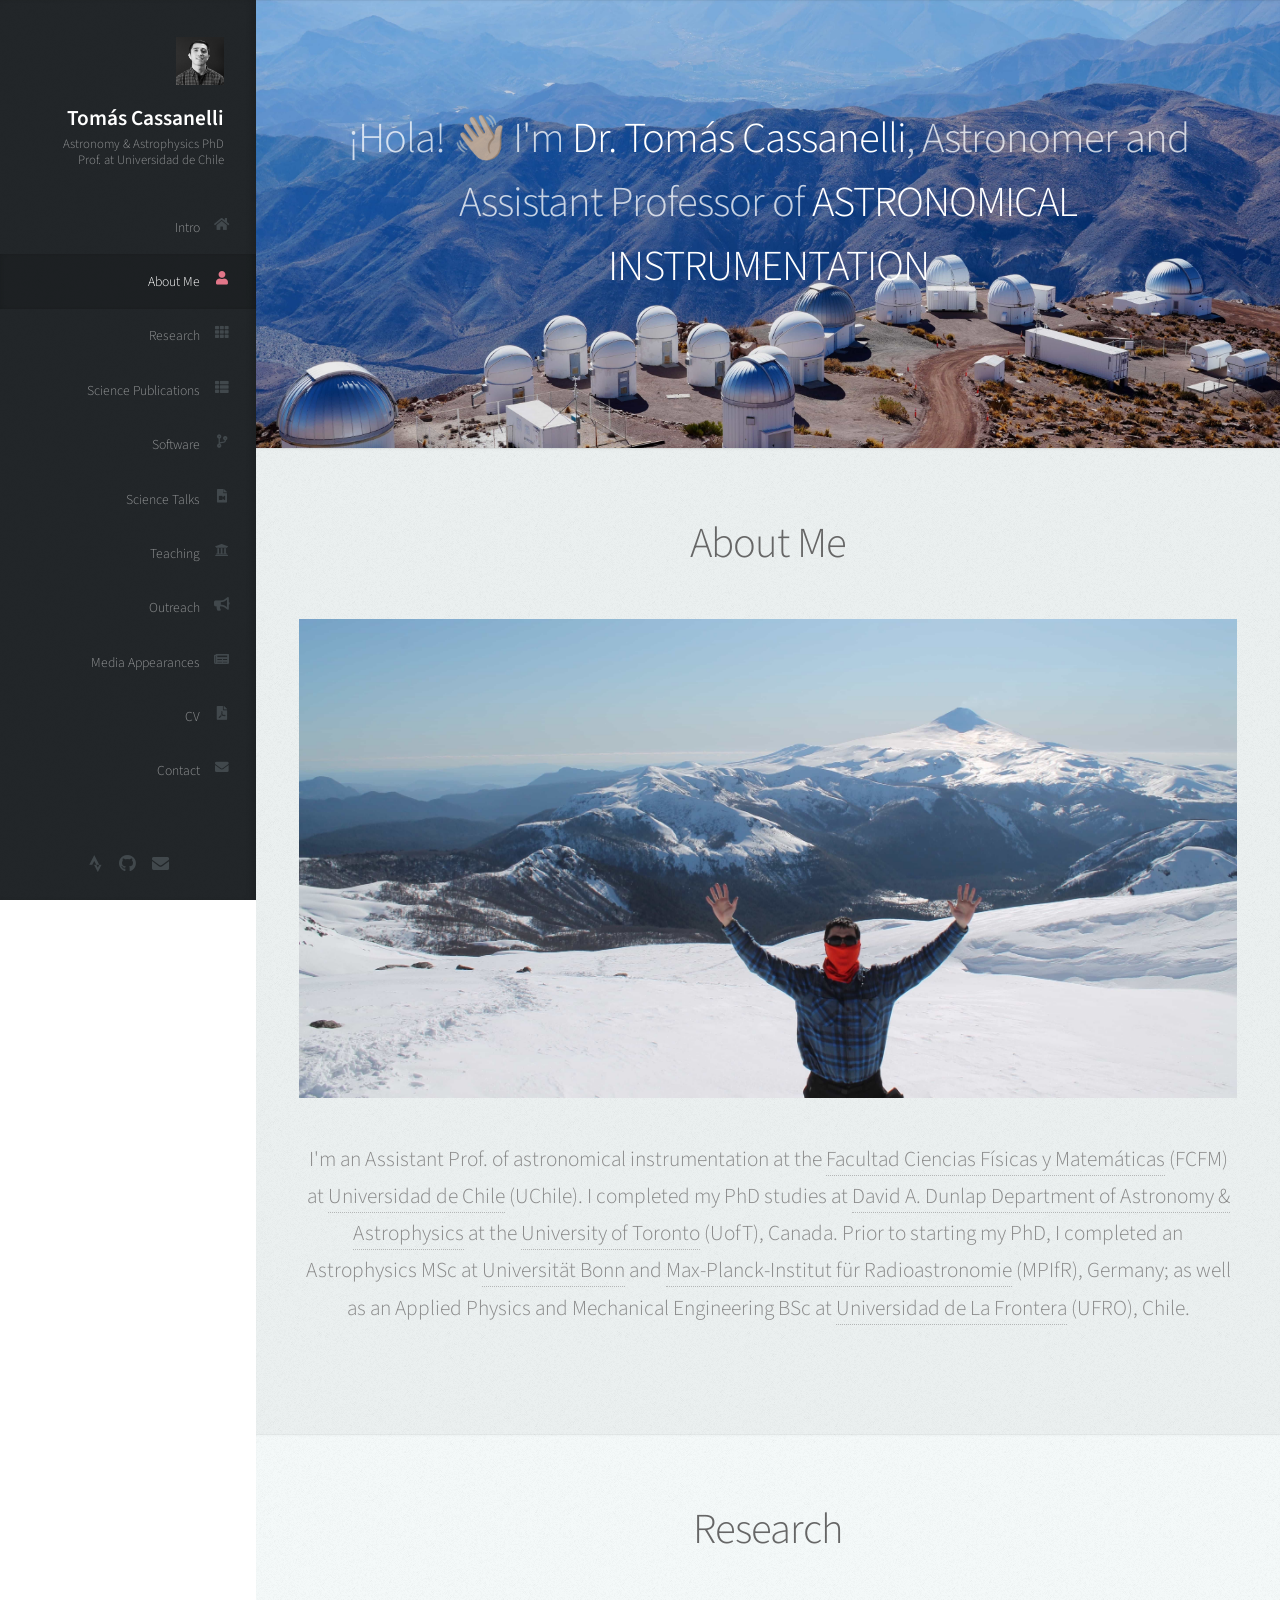
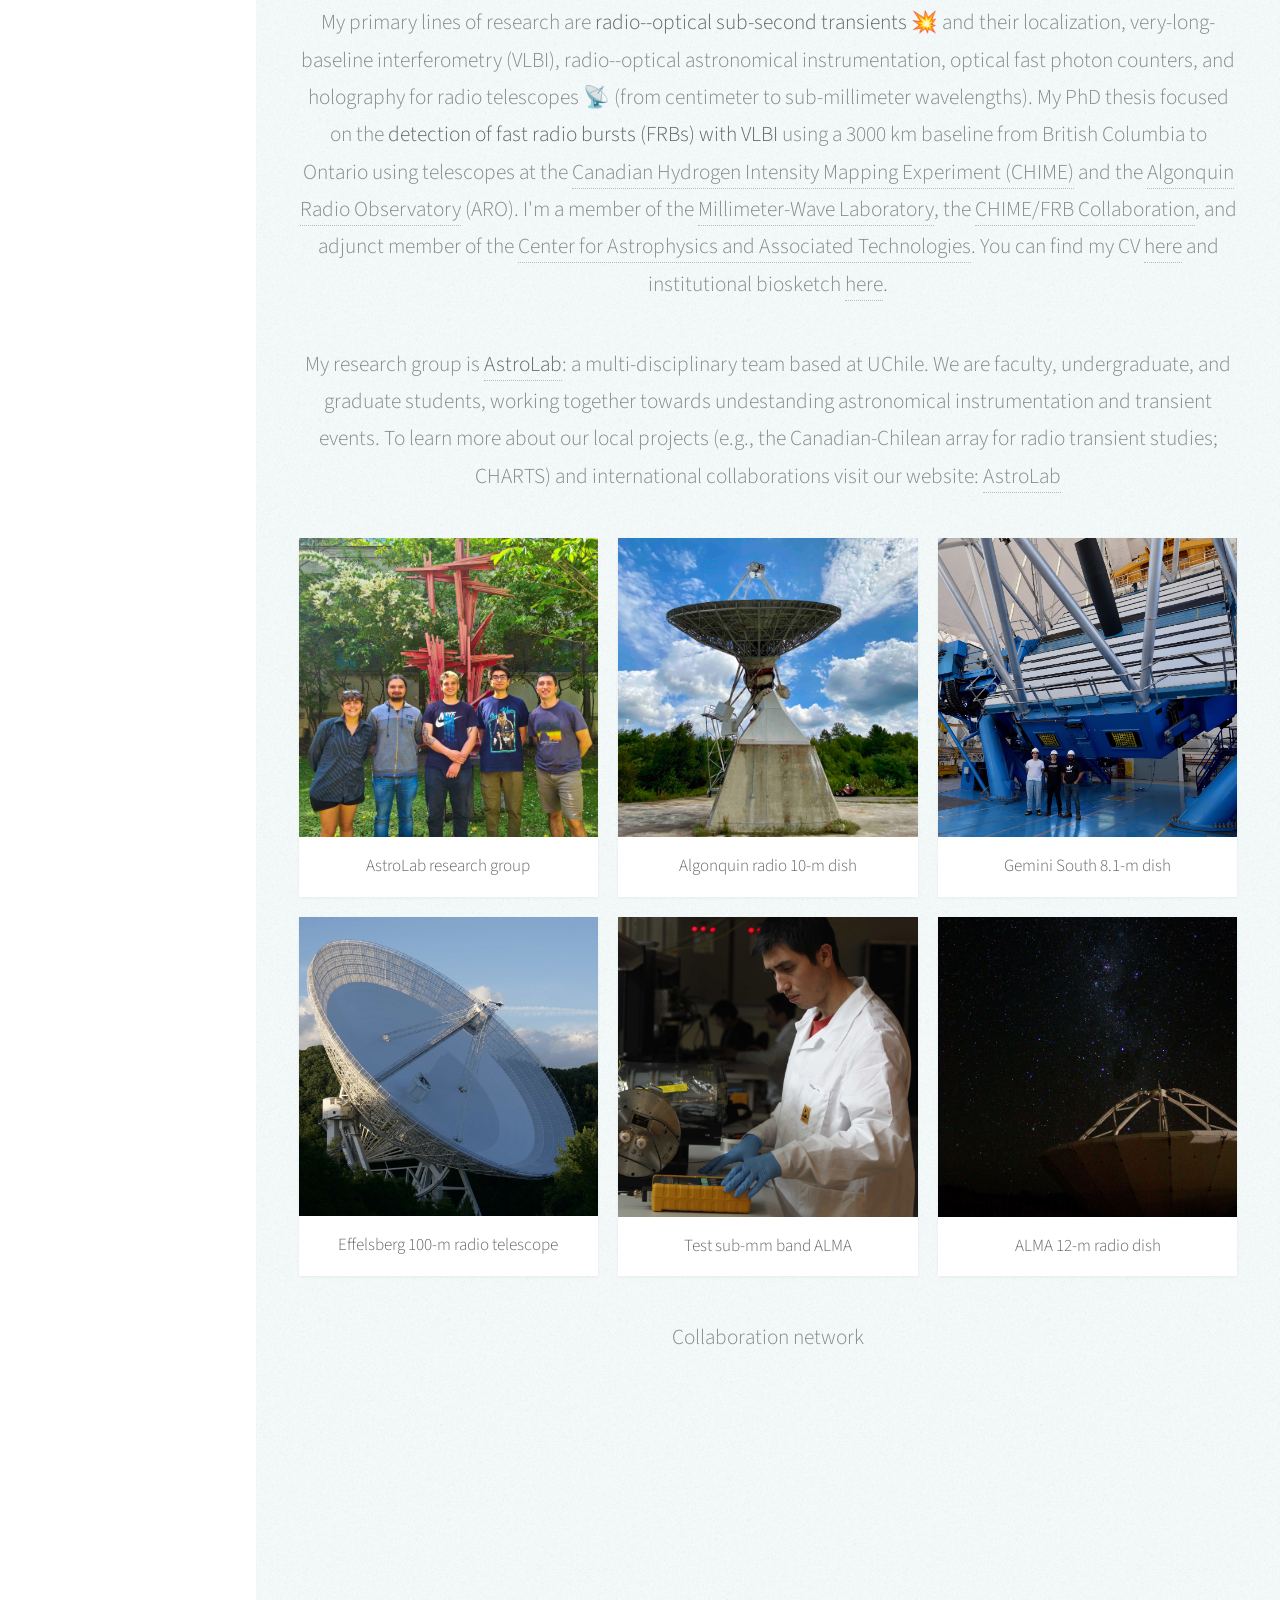
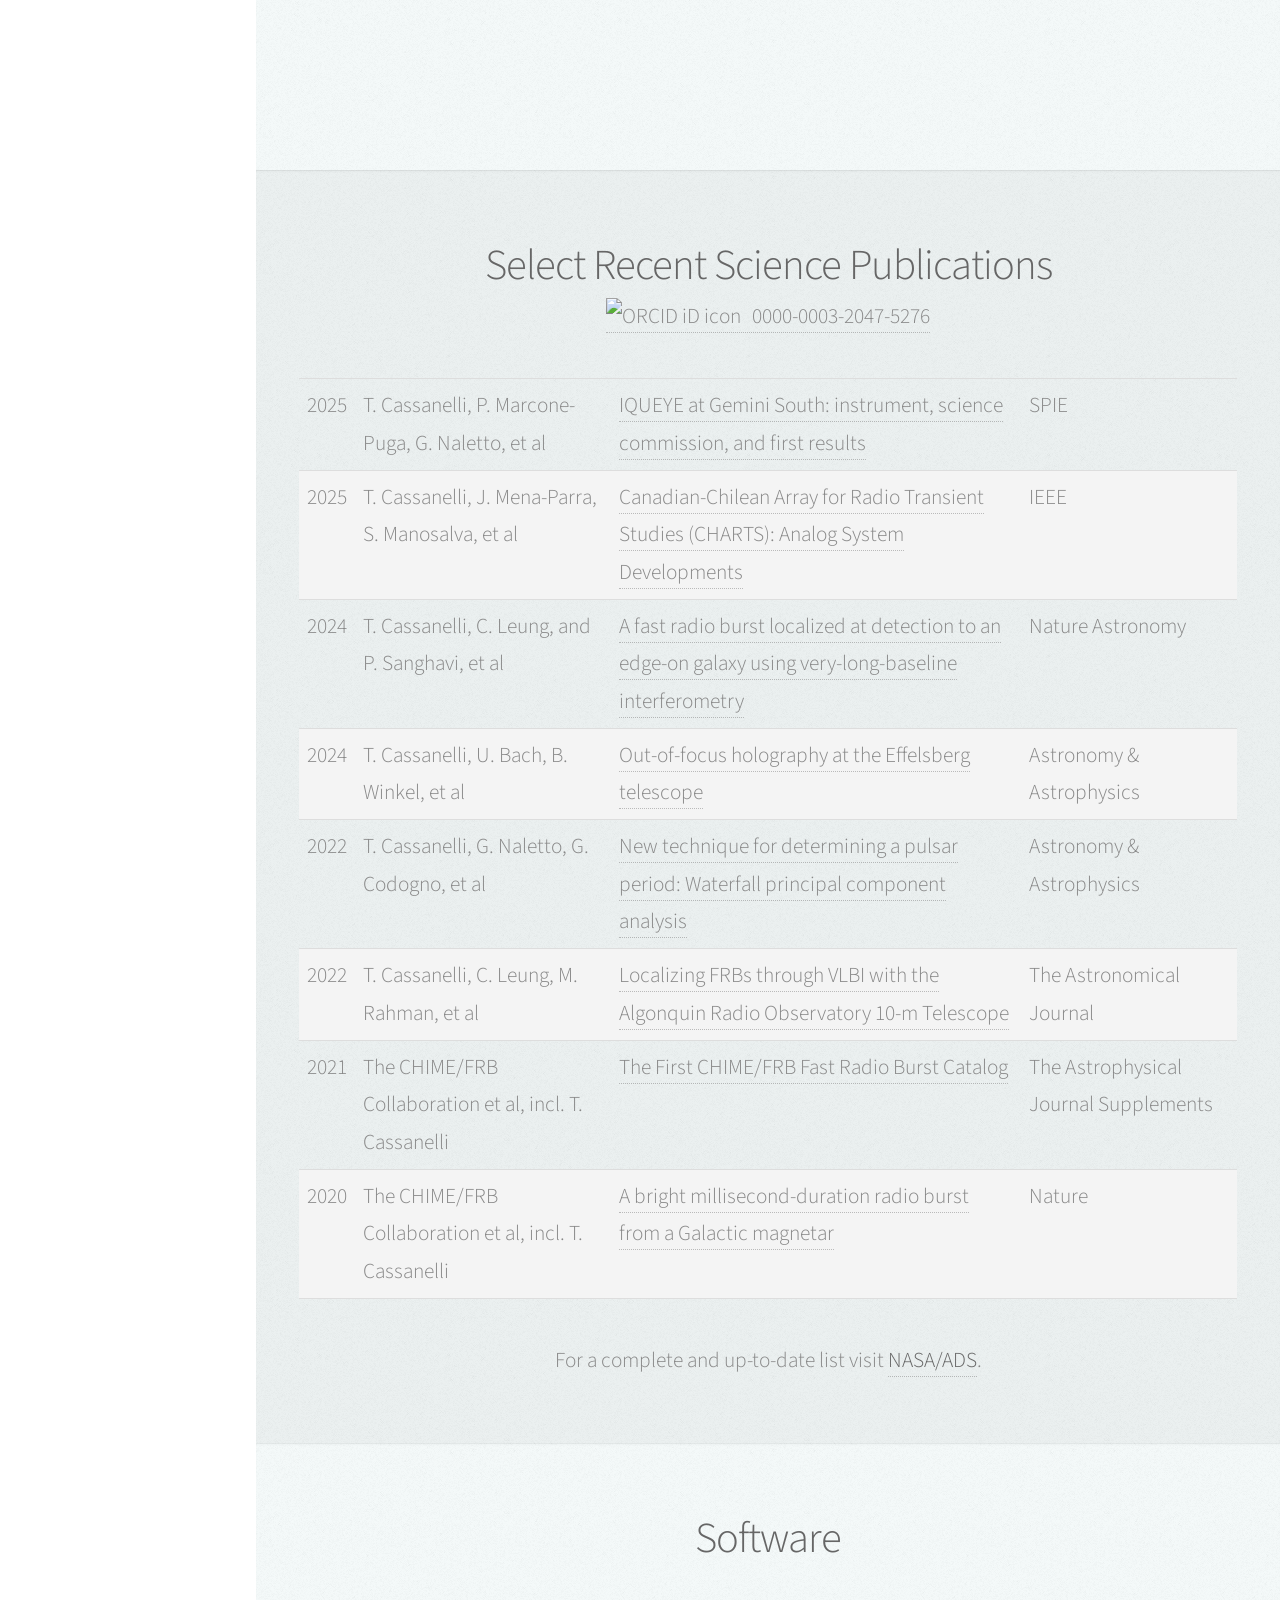
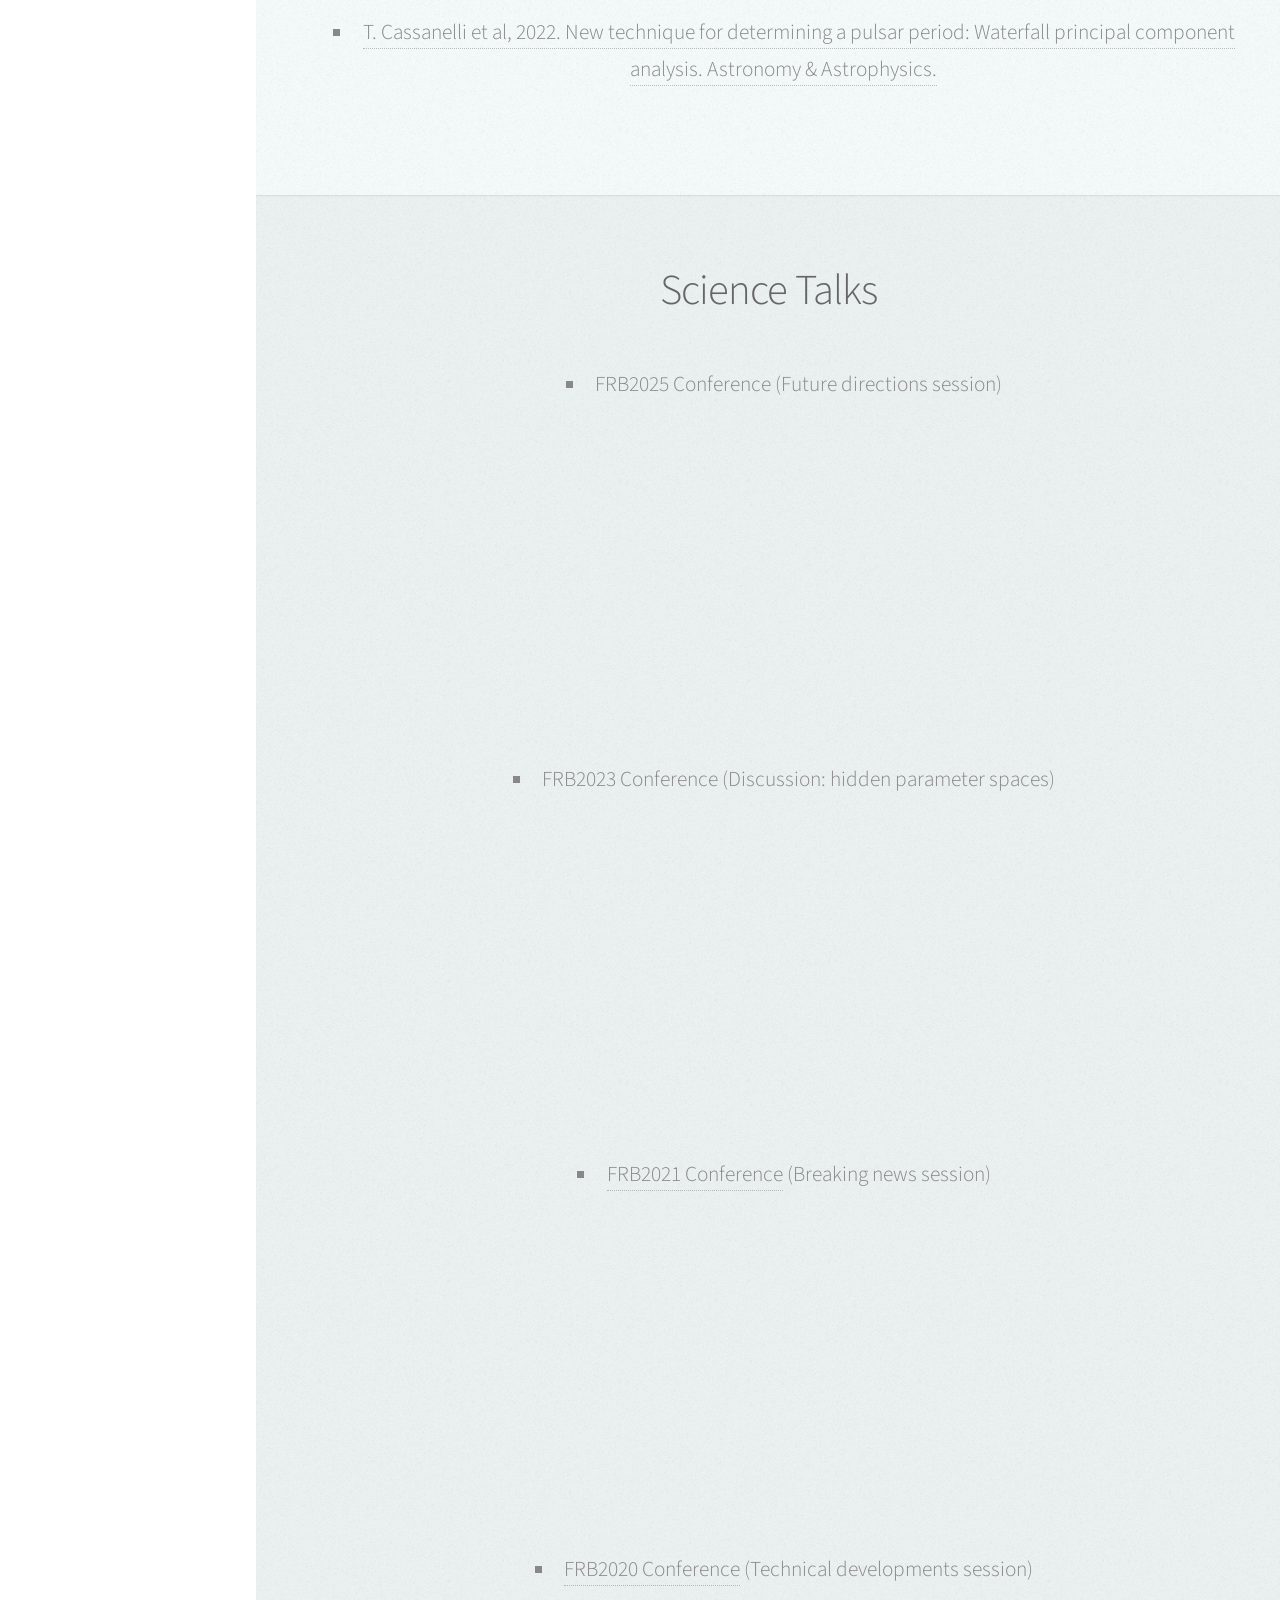
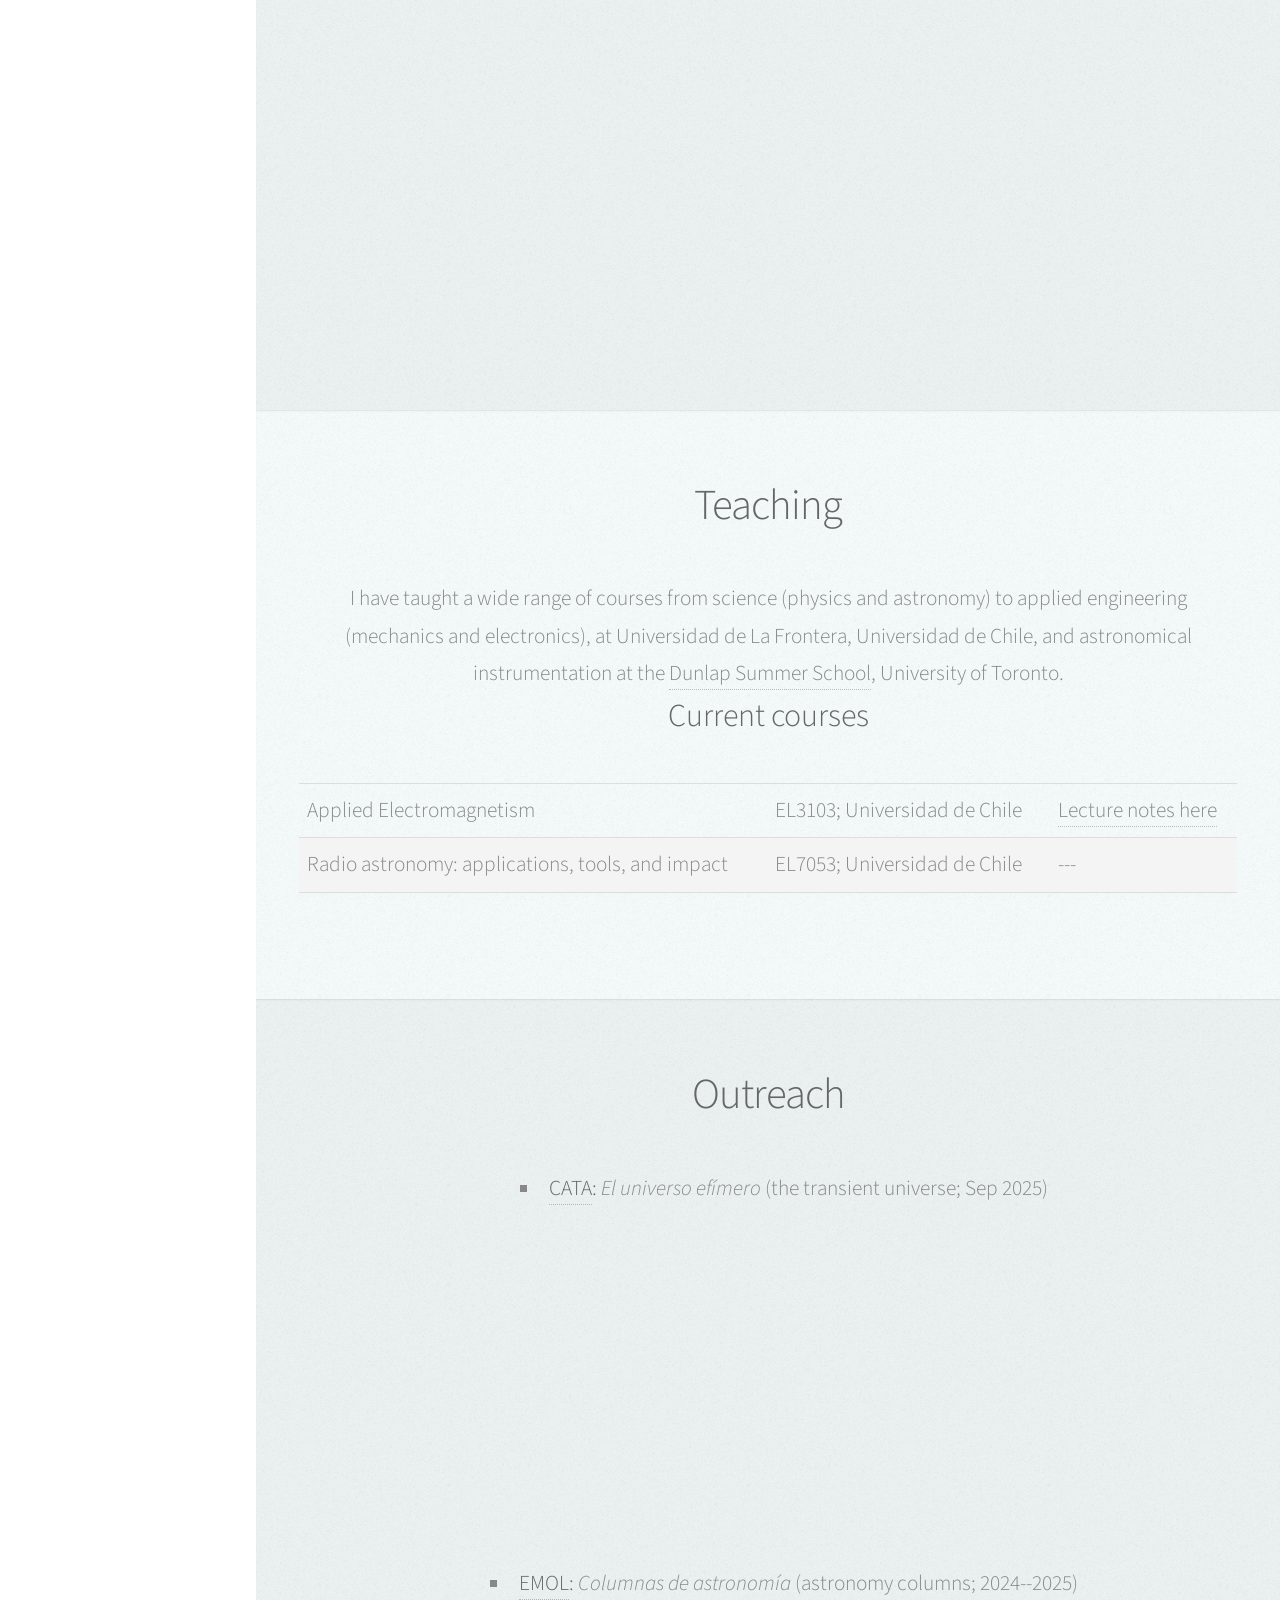
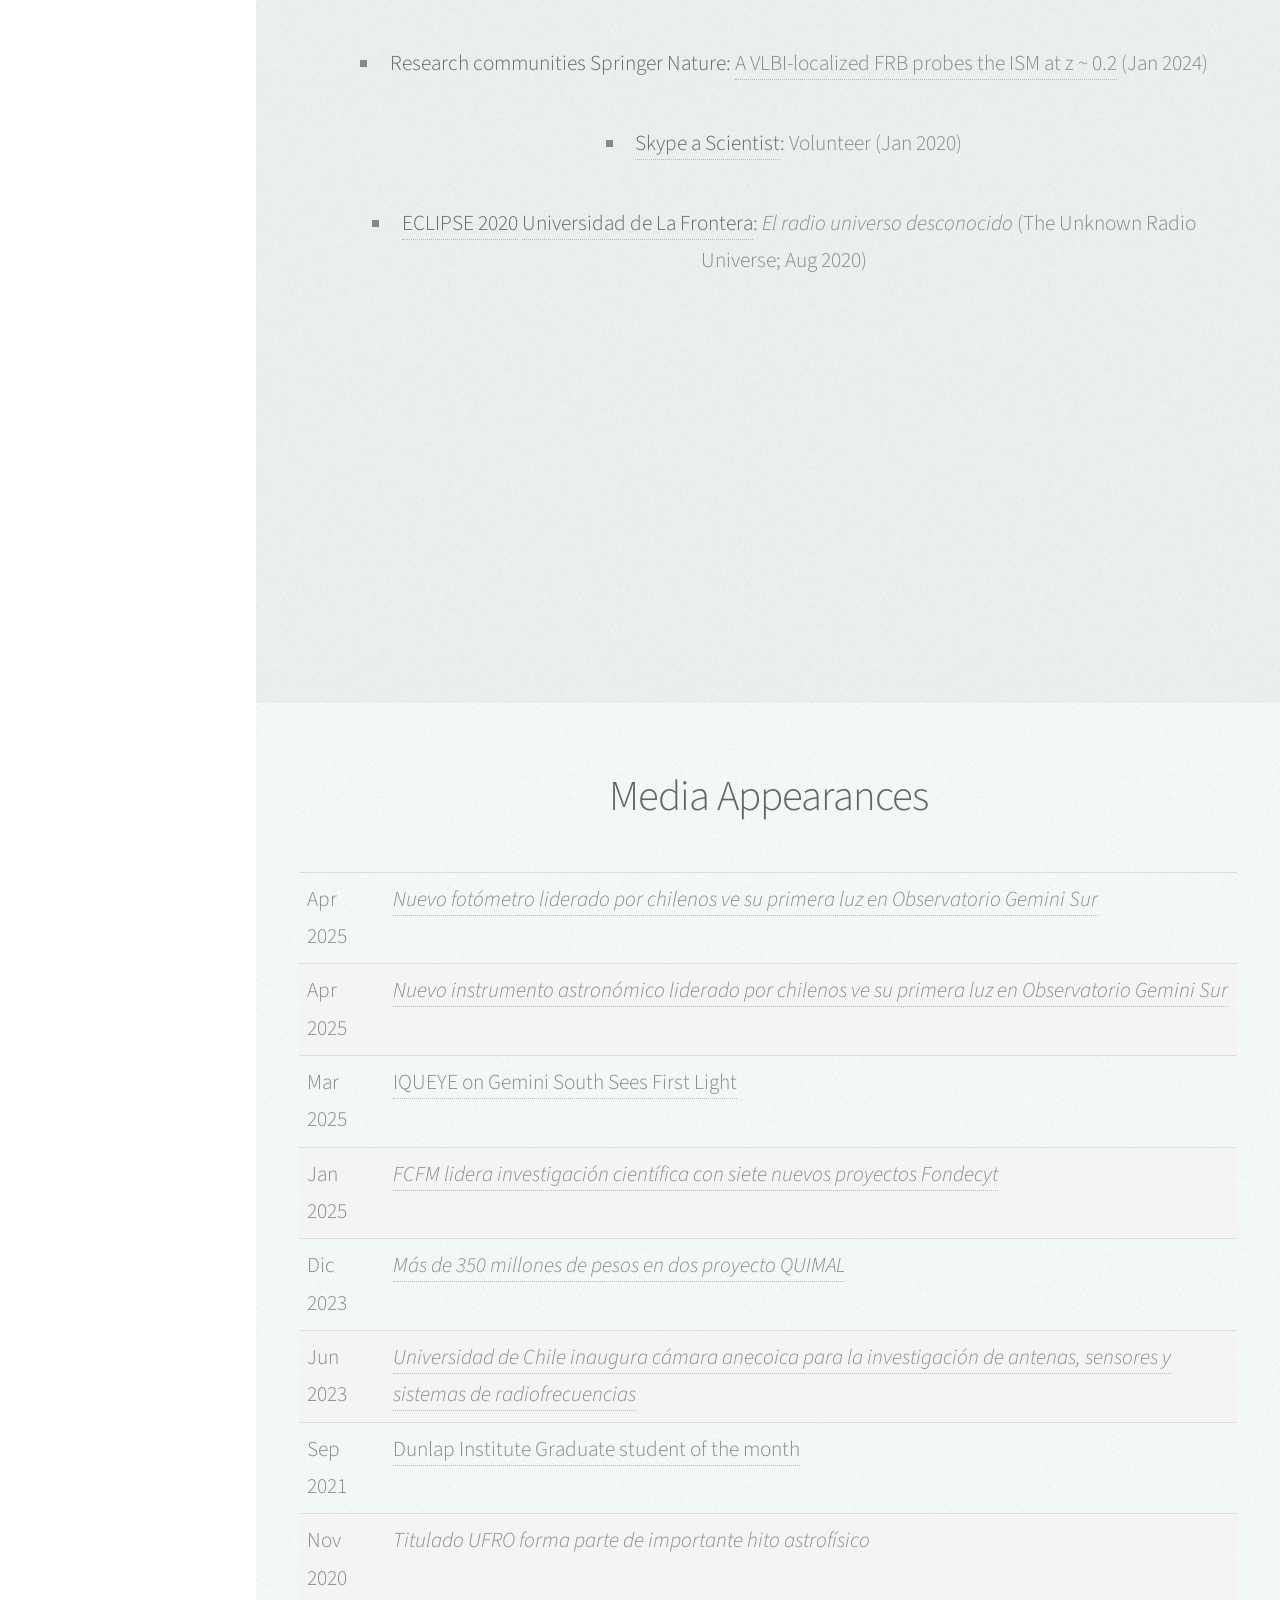
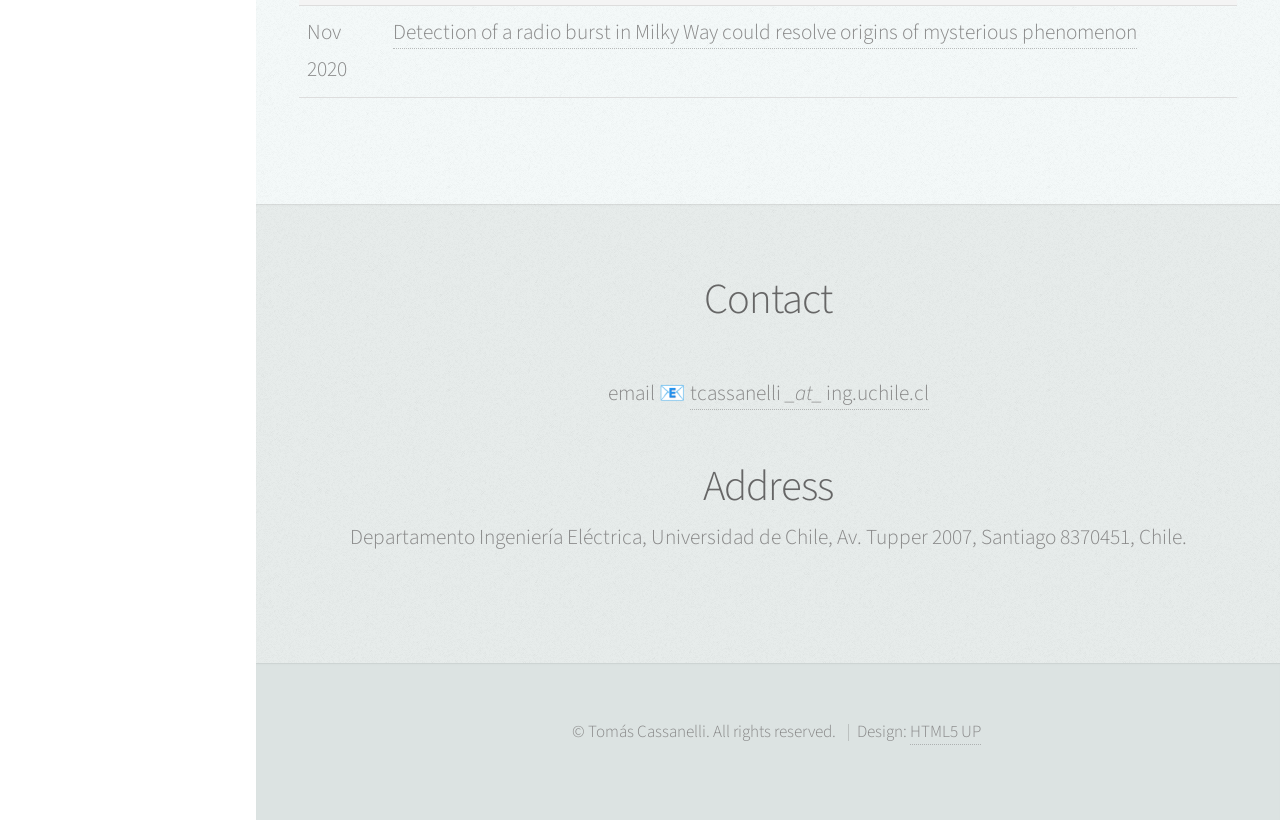
==== commit 32ef184e: "typos, style and rewording" ====
--- a/index.html
+++ b/index.html
@@ -95,8 +95,8 @@
             <div class="container">
 
                 <header>
-                    <h2 class="alt">¡Hola! 👋🏼 I'm <strong>Dr. Tomás Cassanelli</strong>, Astronomer and Assistant
-                        Professor of astronomical instrumentation</h2>
+                    <h2 class="alt">¡Hola! 👋🏼 I'm <strong>Dr. Tomás Cassanelli</strong>, Astronomer and Assistant Professor of 
+                    <strong>ASTRONOMICAL INSTRUMENTATION</strong></h2>
                 </header>
 
                 <!-- <footer>
@@ -140,10 +140,9 @@
 
                 <p>My primary lines of research are <strong>radio--optical sub-second transients 💥</strong> and their
                     localization, very-long-baseline interferometry (VLBI), radio--optical astronomical instrumentation,
-                    optical fast photon counters, and holography for radio telescopes 📡 (from centimeter and
-                    sub-millimeter wavelengths).
-                    My PhD thesis research focused on the <strong>detection of fast radio bursts (FRBs) with
-                        VLBI</strong> with a 3000 km baseline from British Columbia to Ontario using the telescopes: <a
+                    optical fast photon counters, and holography for radio telescopes 📡 (from centimeter to sub-millimeter wavelengths).
+                    My PhD thesis focused on the <strong>detection of fast radio bursts (FRBs) with
+                        VLBI</strong> using a 3000 km baseline from British Columbia to Ontario using telescopes at the <a
                         href="https://chime-experiment.ca">Canadian Hydrogen Intensity Mapping Experiment (CHIME)</a>
                     and the <a href="http://thothx.com/aro">Algonquin Radio Observatory</a> (ARO). I'm a member of the
                     <a href="http://www.das.uchile.cl/lab_mwl/index.html">Millimeter-Wave Laboratory</a>, the <a
@@ -153,7 +152,7 @@
                         href="https://ingenieria.uchile.cl/sobre-la-fcfm/organizacion/personas/cuerpo-academico/ingenieria-electrica?qui_id=2798494">here</a>.
                 </p>
 
-                <p>My research group is <a href="https:\\astronomy-laboratory.github.io"><strong>AstroLab</strong></a> a
+                <p>My research group is <a href="https:\\astronomy-laboratory.github.io"><strong>AstroLab</strong></a>: a
                     multi-disciplinary team based at UChile. We are faculty, undergraduate, and graduate students,
                     working together towards undestanding astronomical instrumentation and transient events. To learn
                     more about our local projects (e.g., the Canadian-Chilean array for radio transient studies; CHARTS)
@@ -229,7 +228,7 @@
         <section id="publication" class="three">
             <div class="container">
                 <header>
-                    <h2>Recent Science Publications</h2>
+                    <h2>Select Recent Science Publications</h2>
                     <div itemscope itemtype="https://schema.org/Person"><a itemprop="sameAs"
                             content="https://orcid.org/0000-0003-2047-5276" href="https://orcid.org/0000-0003-2047-5276"
                             target="orcid.widget" rel="me noopener noreferrer" style="vertical-align:top;"><img
@@ -406,17 +405,14 @@
                 <header>
                     <h2>Teaching</h2>
                 </header>
-                I have taught over a wide range of courses from science (physics and astronomy) to applied engineering
+                I have taught a wide range of courses from science (physics and astronomy) to applied engineering
                 (mechanics and electronics), at Universidad de La Frontera, Universidad de Chile, and astronomical
                 instrumentation at the <a href="http://www.dunlap.utoronto.ca/summer-school">Dunlap Summer School</a>,
                 University of Toronto.
 
-
-                <!-- <ul>
-							<li> <a href="https://zenodo.org/records/10067791" >Applied Electromagnetism (EL3103; online lecture notes Spanish only)</a> </li>
-							<li> Radio astronomy: applications, tools, and impact (EL7053)</li>
-						</ul> -->
-
+                <header>
+                    <h3>Current courses</h3>
+                </header>
                 <table style="width:100%; border-collapse: collapse;">
                     <tr>
                         <td style="padding:8px; border-bottom:1px solid #ddd; border-top:1px solid #ddd;">Applied
@@ -433,8 +429,8 @@
                         <td style="padding:8px; border-bottom:1px solid #ddd;">---</td>
                     </tr>
                 </table>
-
-            </div>
+            </div>
+
         </section>
 
         <!-- Outreach -->
@@ -592,7 +588,7 @@
                     <h2>Address</h2>
                     Departamento Ingeniería Eléctrica, Universidad de Chile, Av. Tupper 2007, Santiago 8370451, Chile.
                 </header>
-
+            </div>
         </section>
 
     </div>
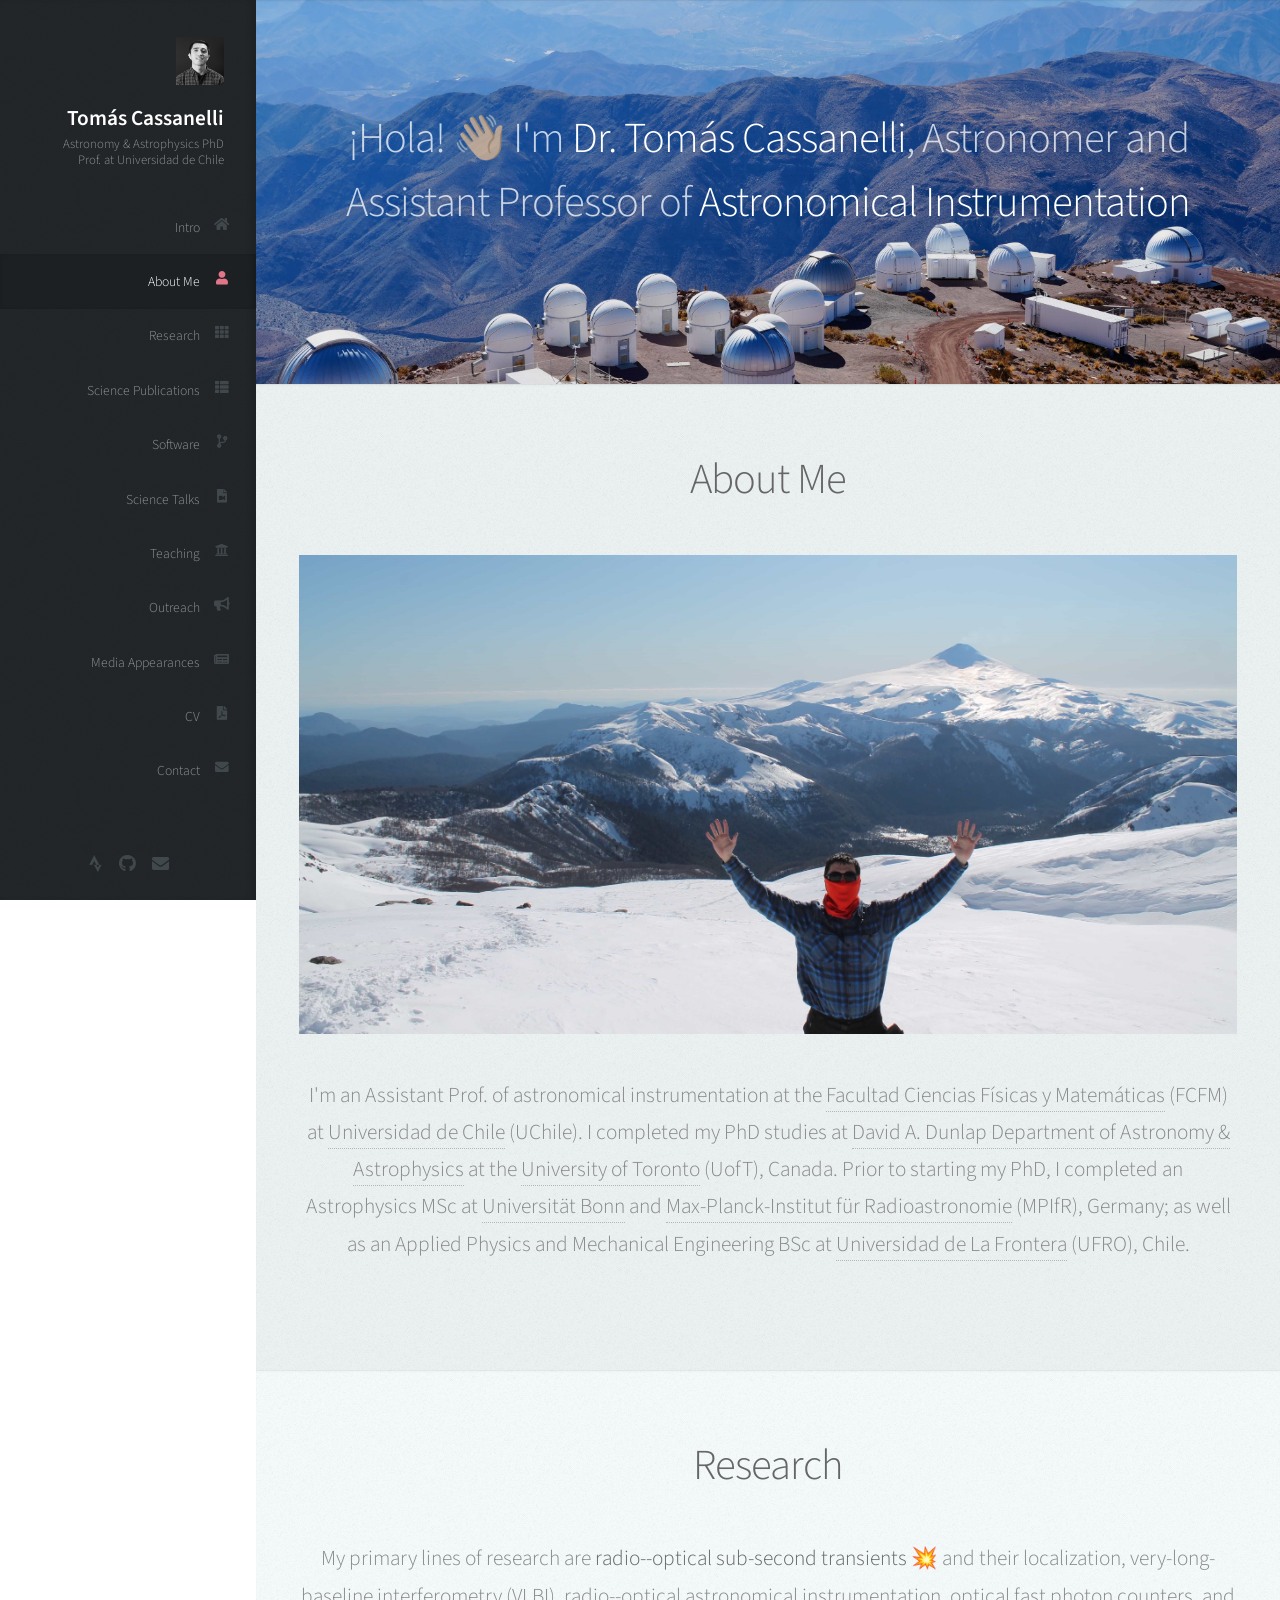
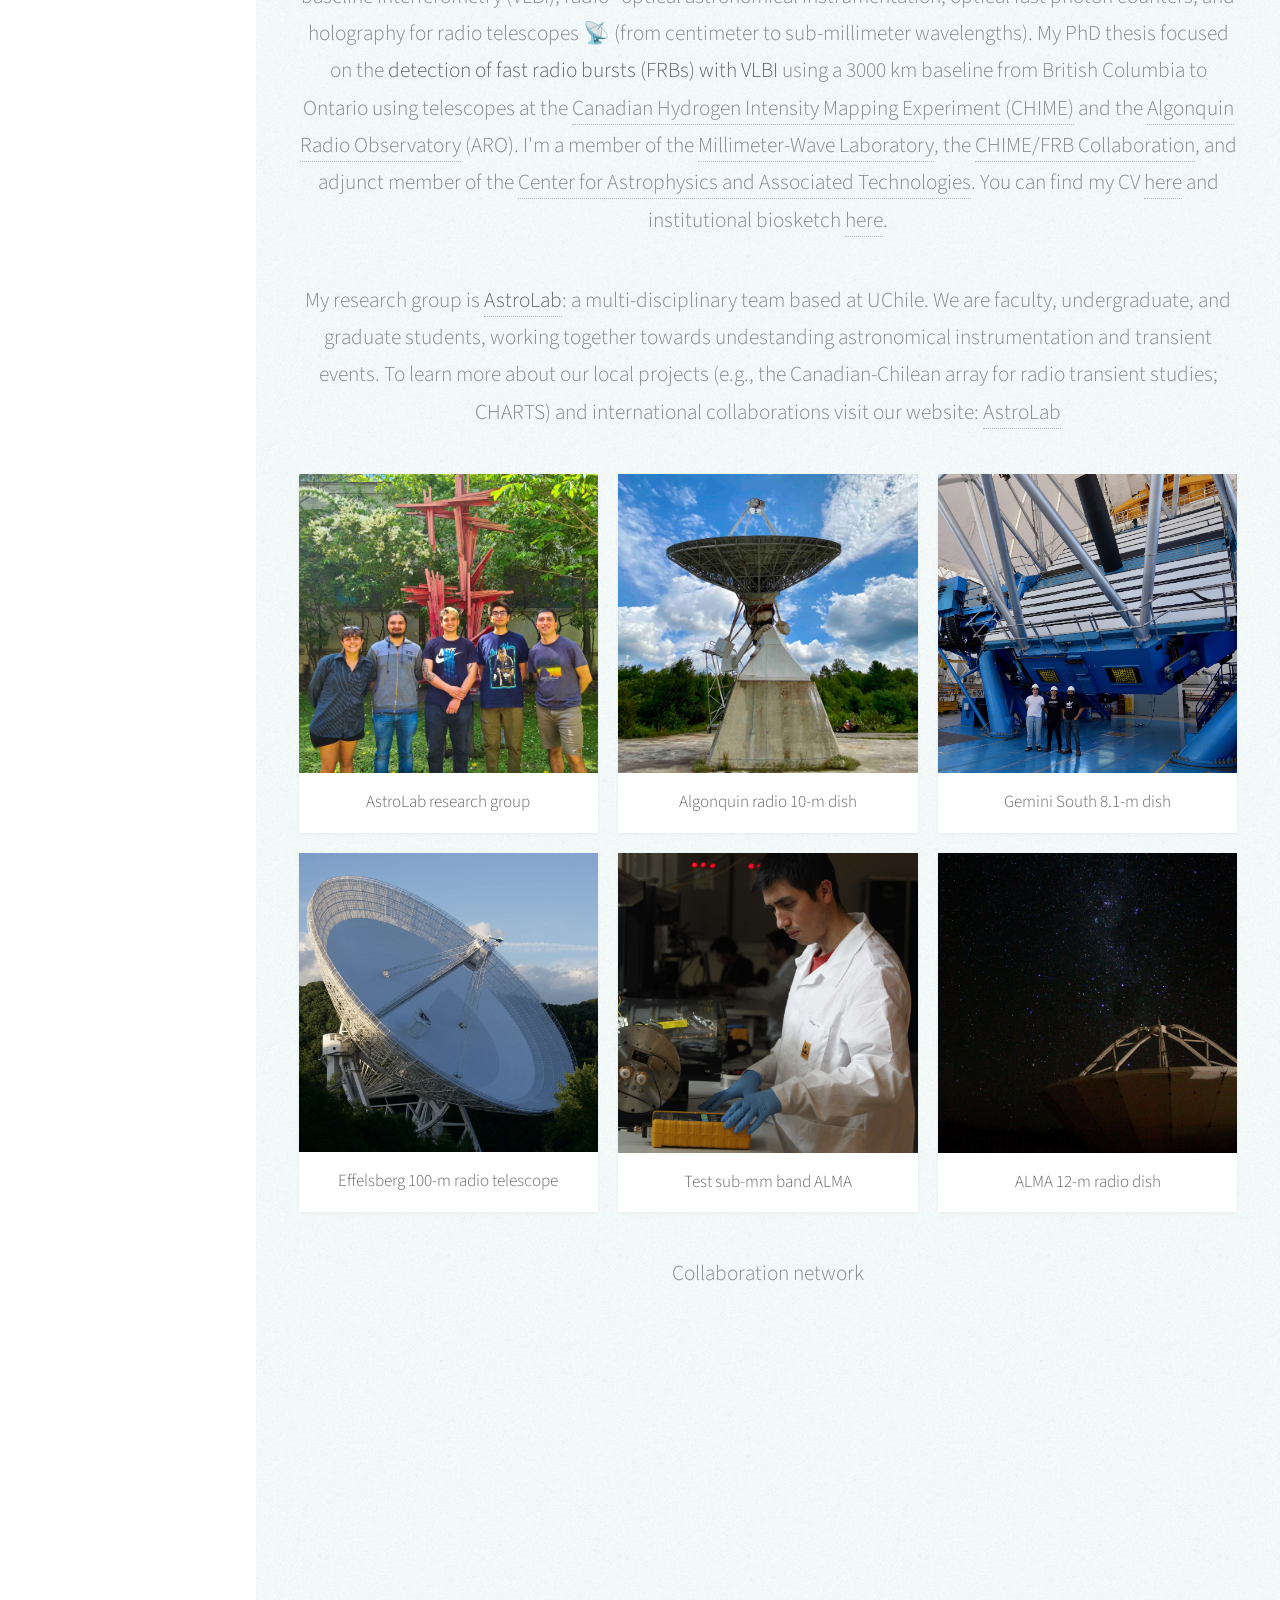
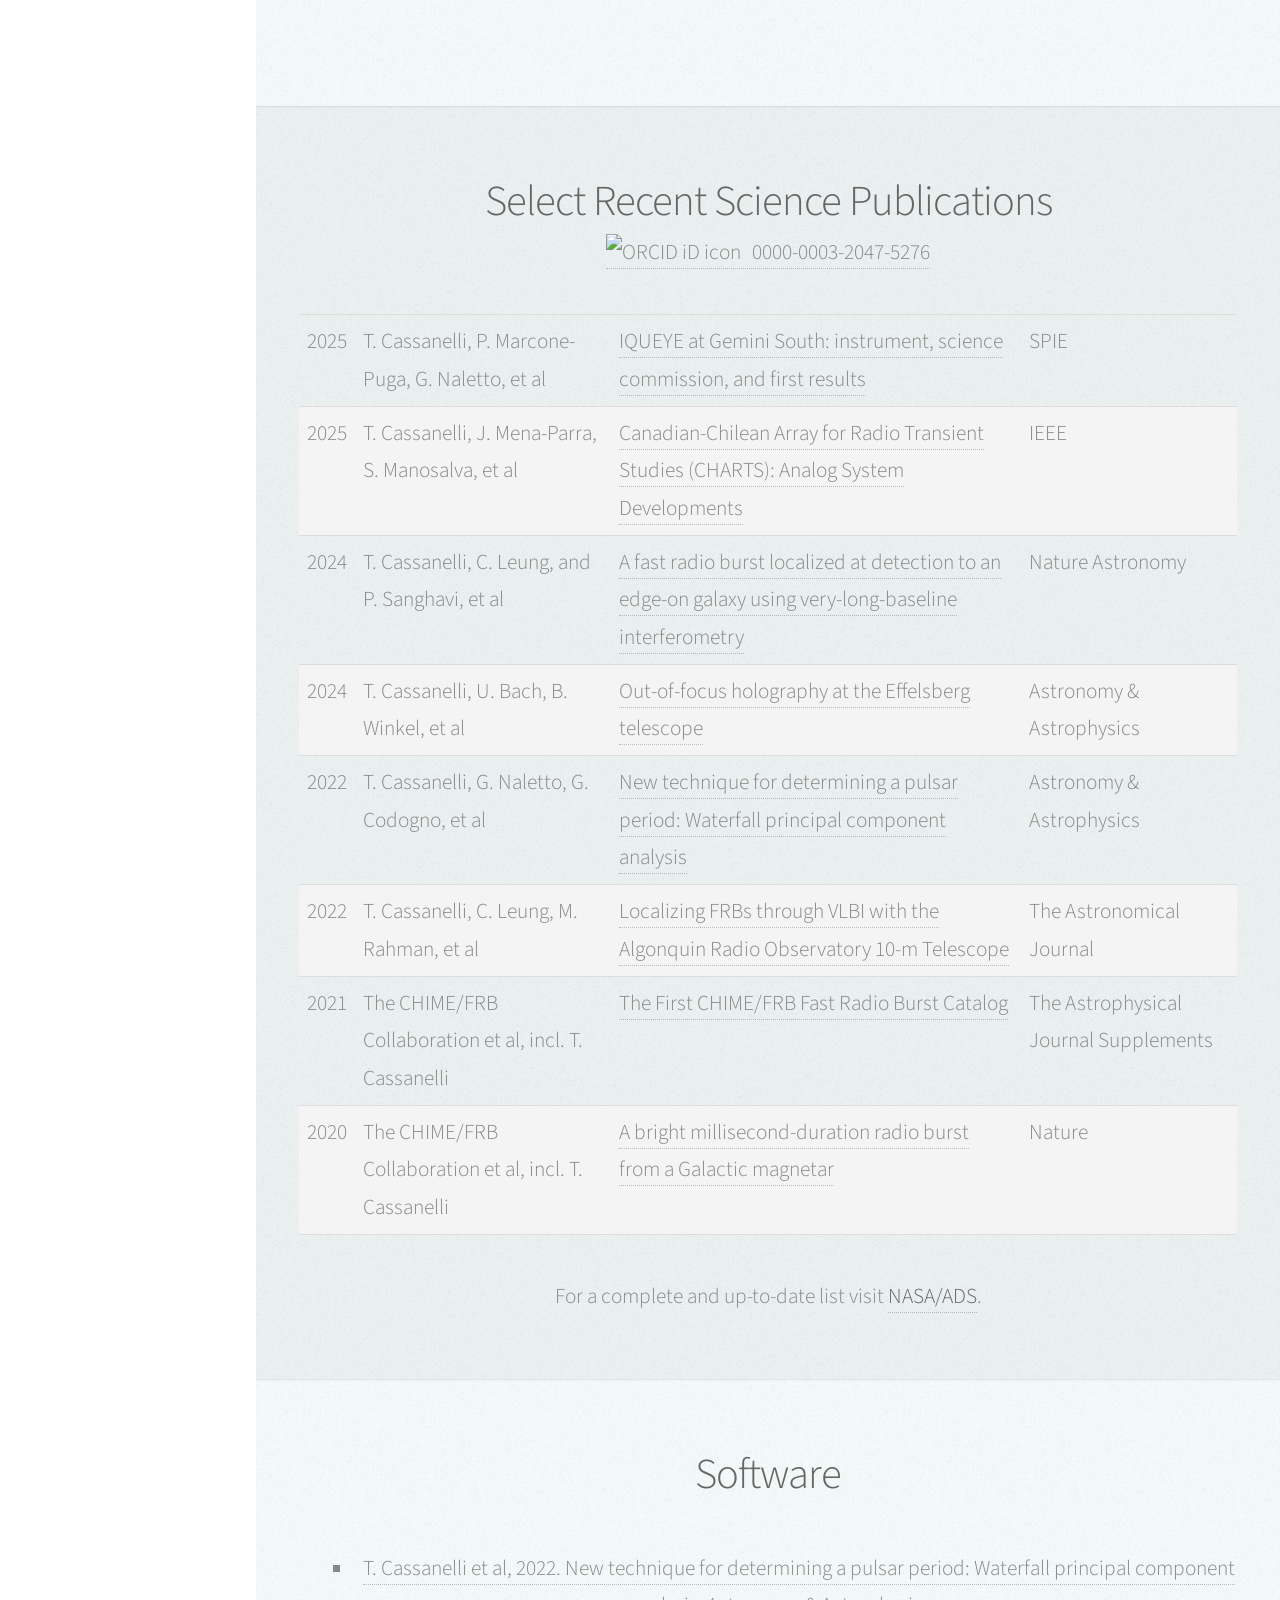
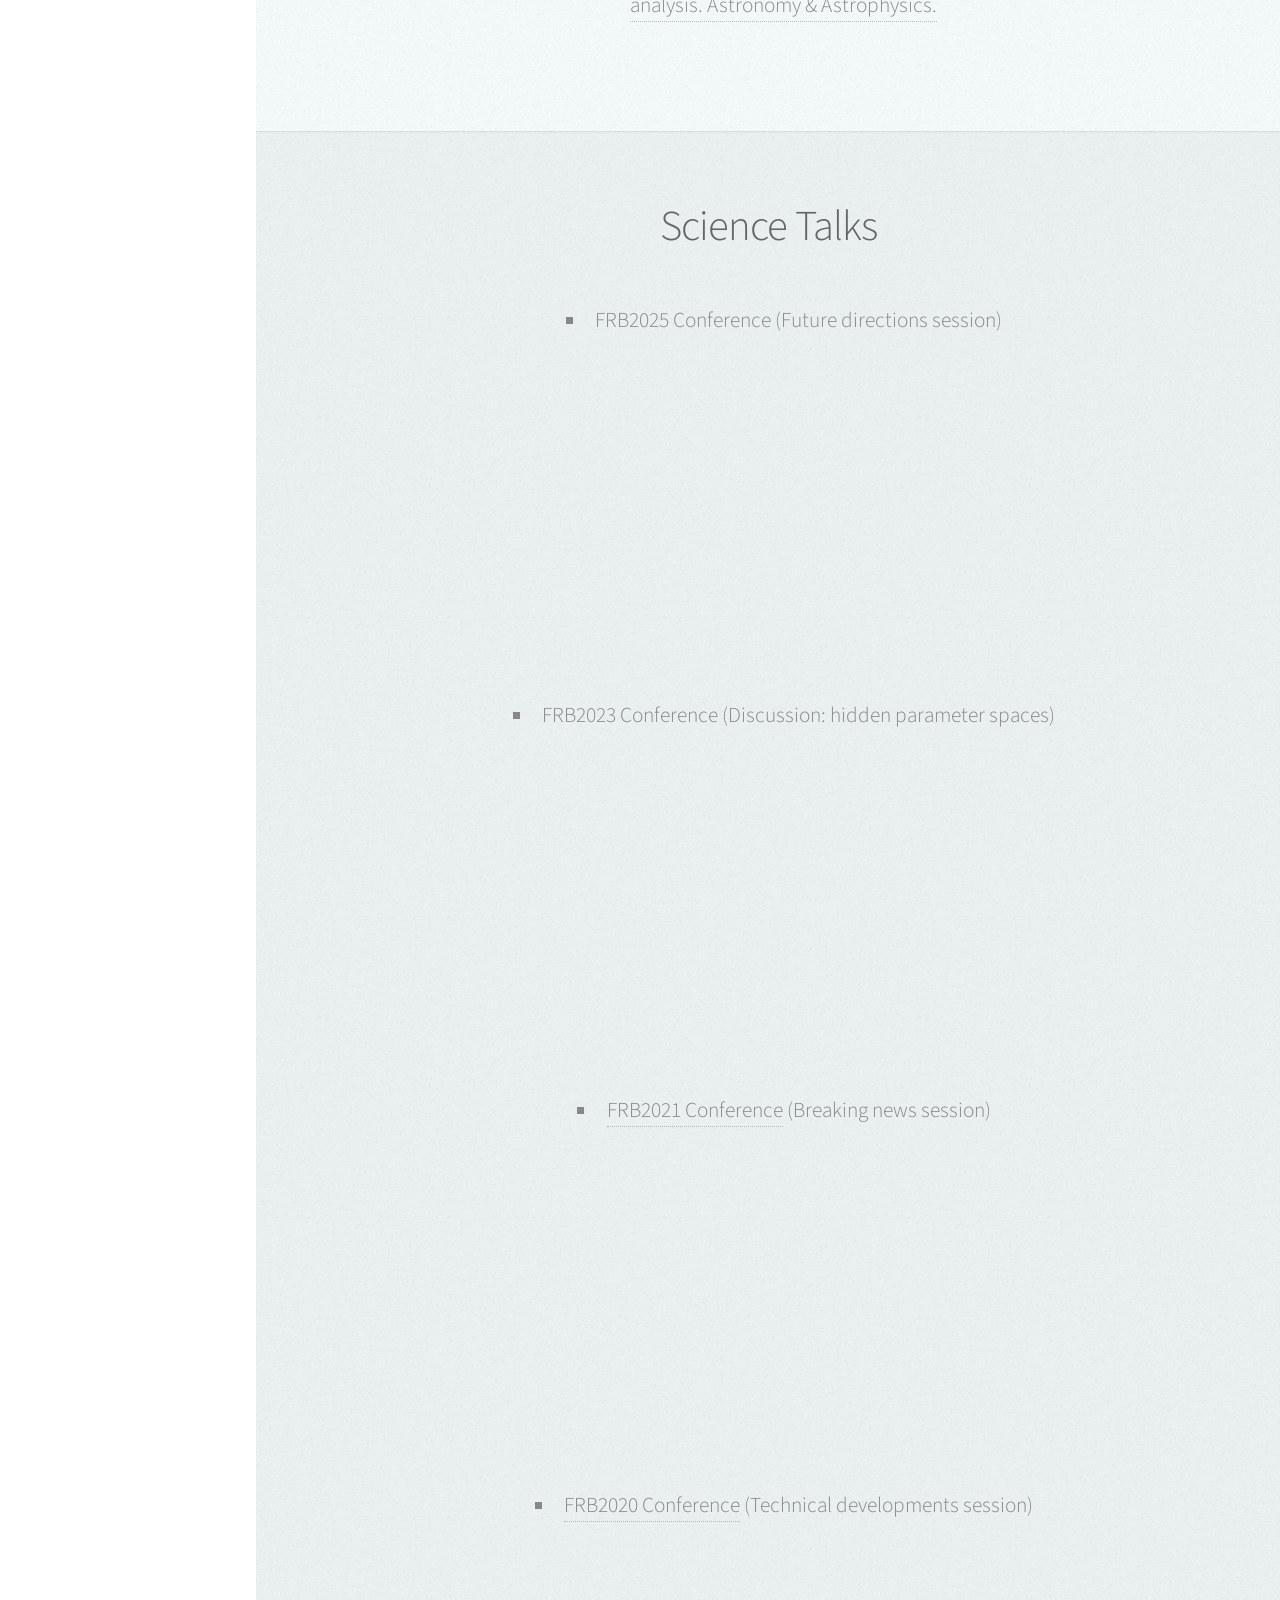
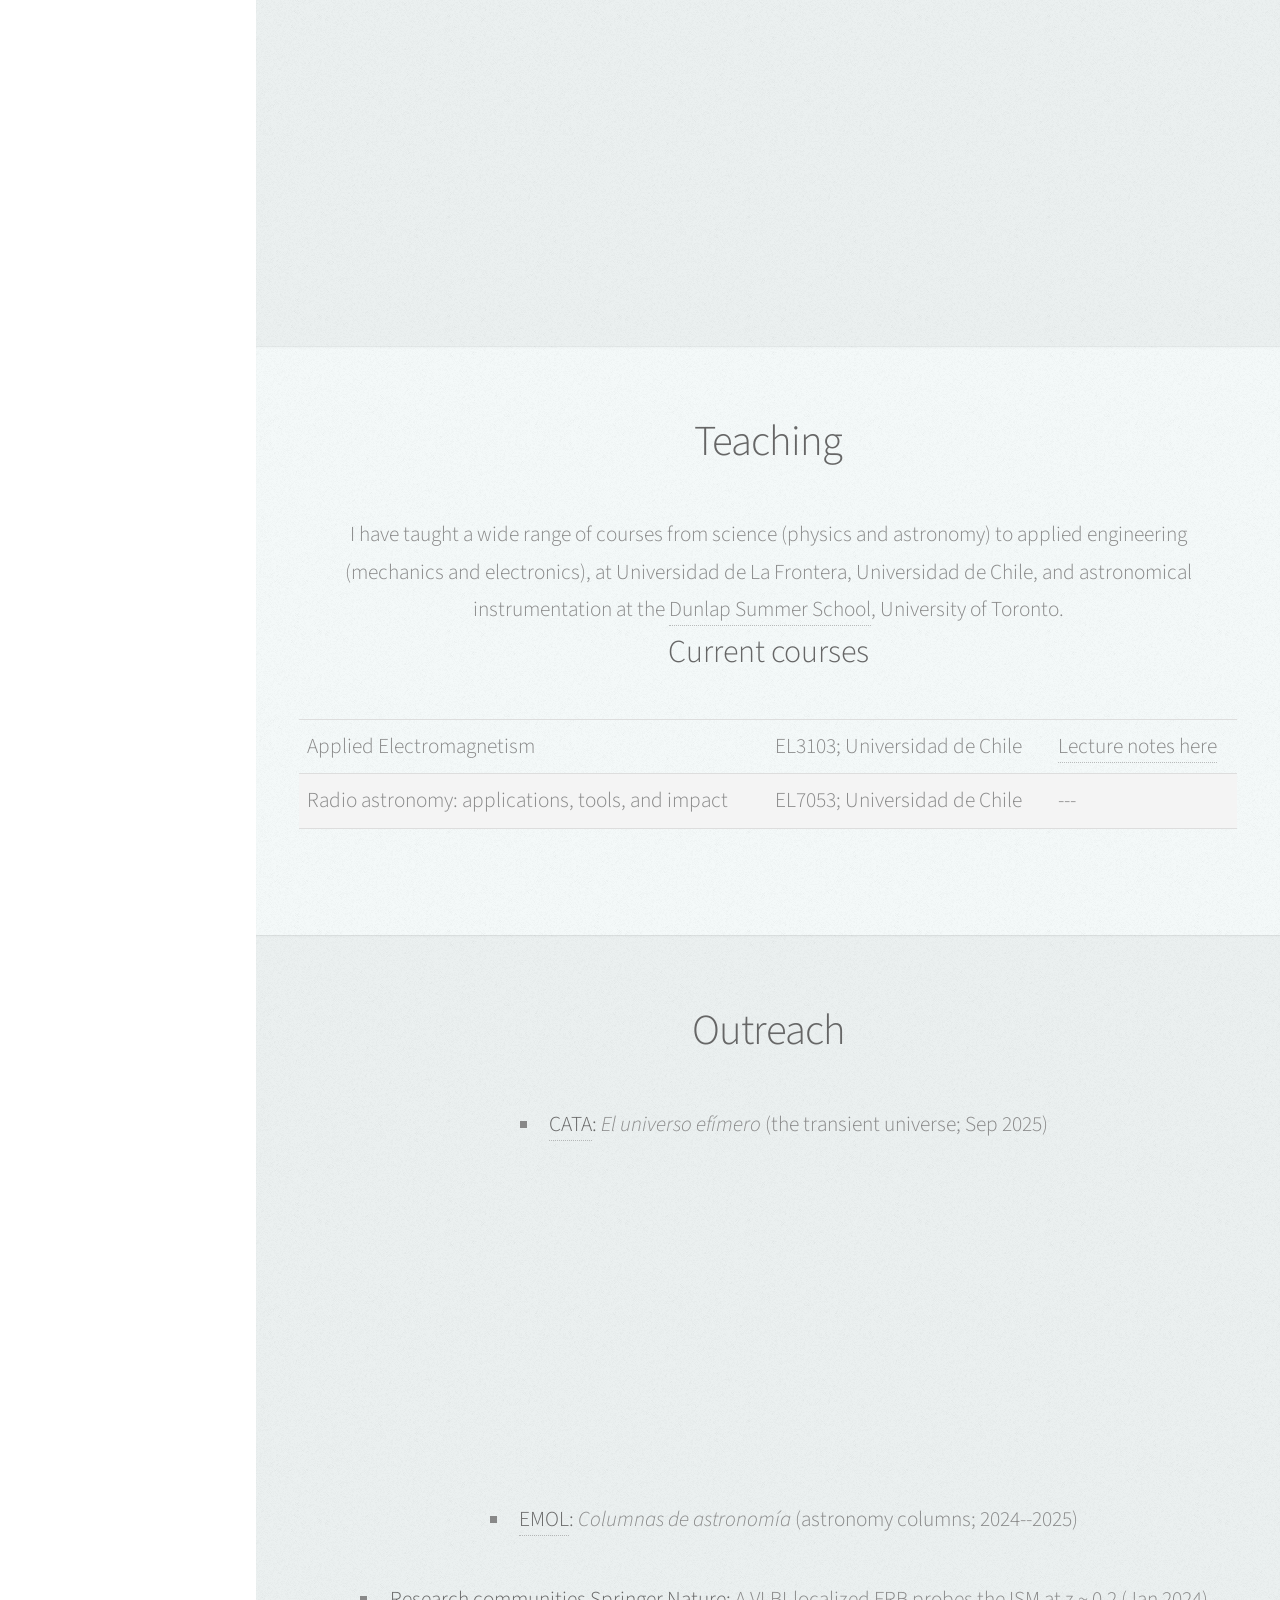
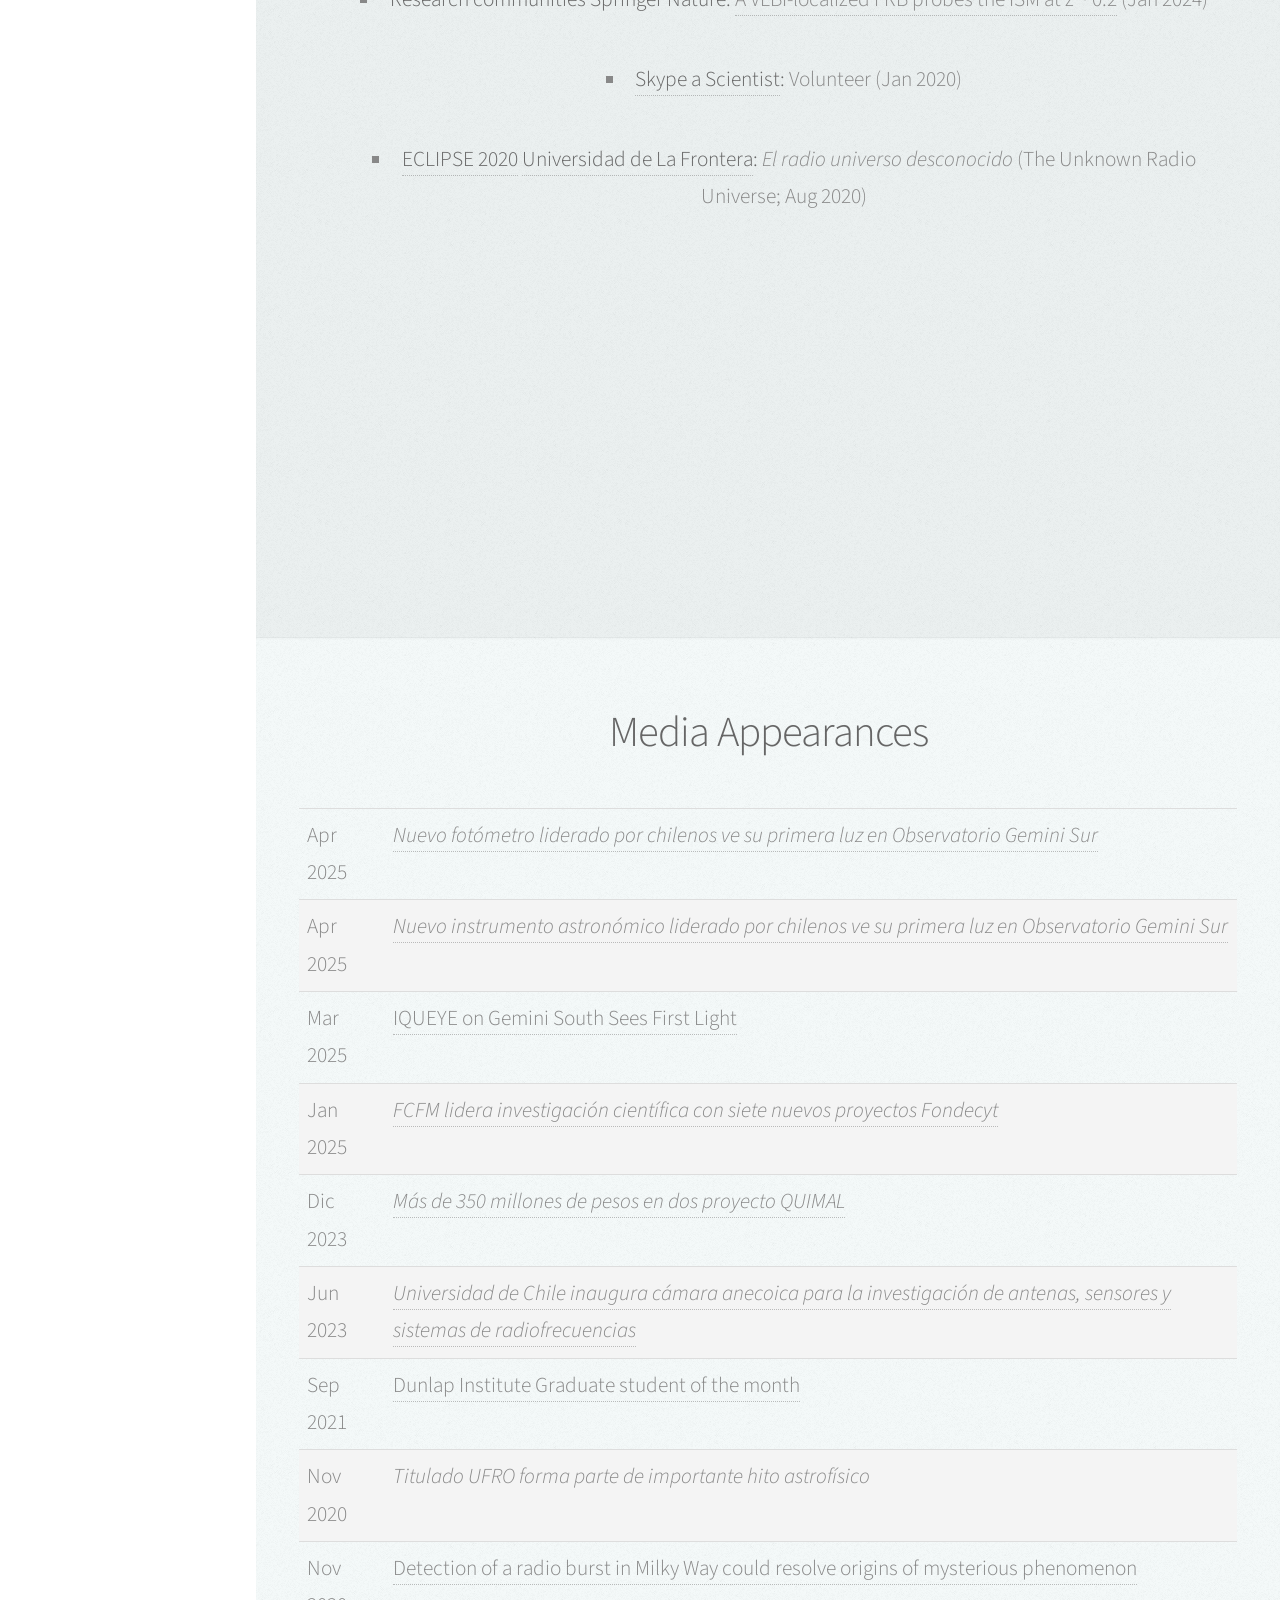
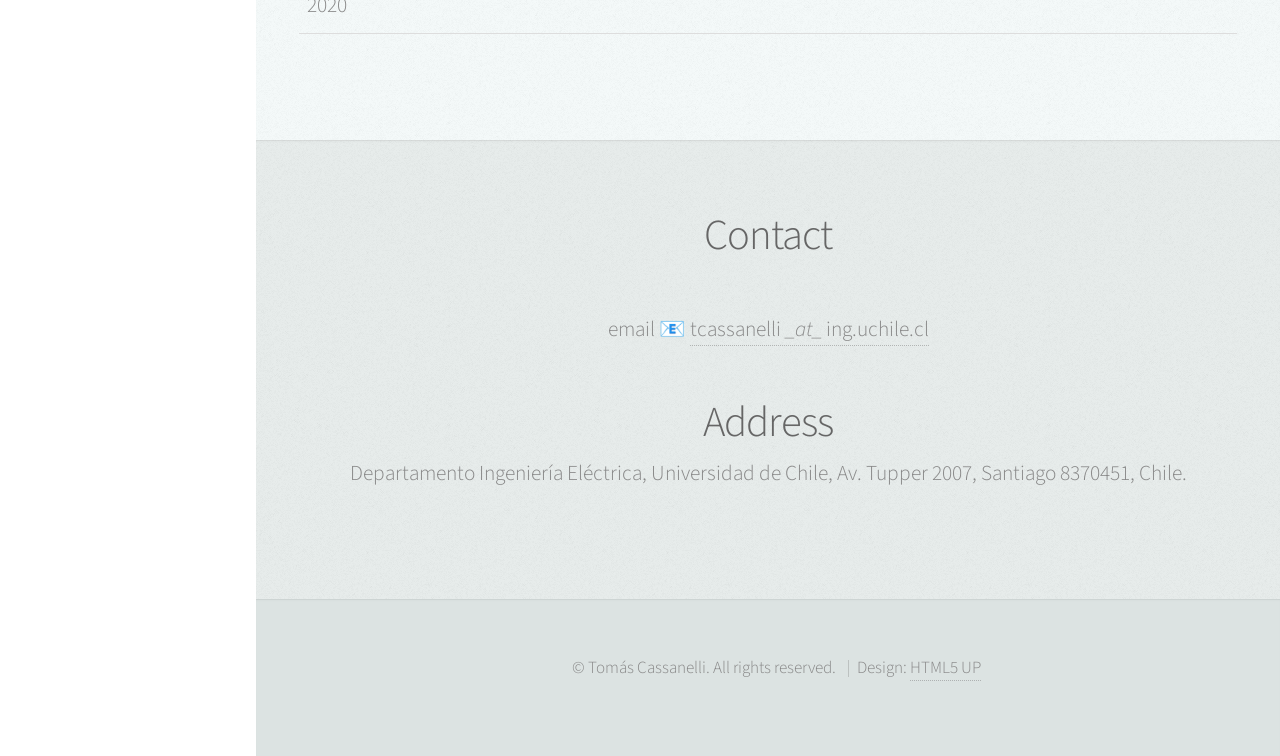
==== commit ef4e76cd: "removing caps in banner" ====
--- a/index.html
+++ b/index.html
@@ -96,7 +96,7 @@
 
                 <header>
                     <h2 class="alt">¡Hola! 👋🏼 I'm <strong>Dr. Tomás Cassanelli</strong>, Astronomer and Assistant Professor of 
-                    <strong>ASTRONOMICAL INSTRUMENTATION</strong></h2>
+                    <strong>Astronomical Instrumentation</strong></h2>
                 </header>
 
                 <!-- <footer>
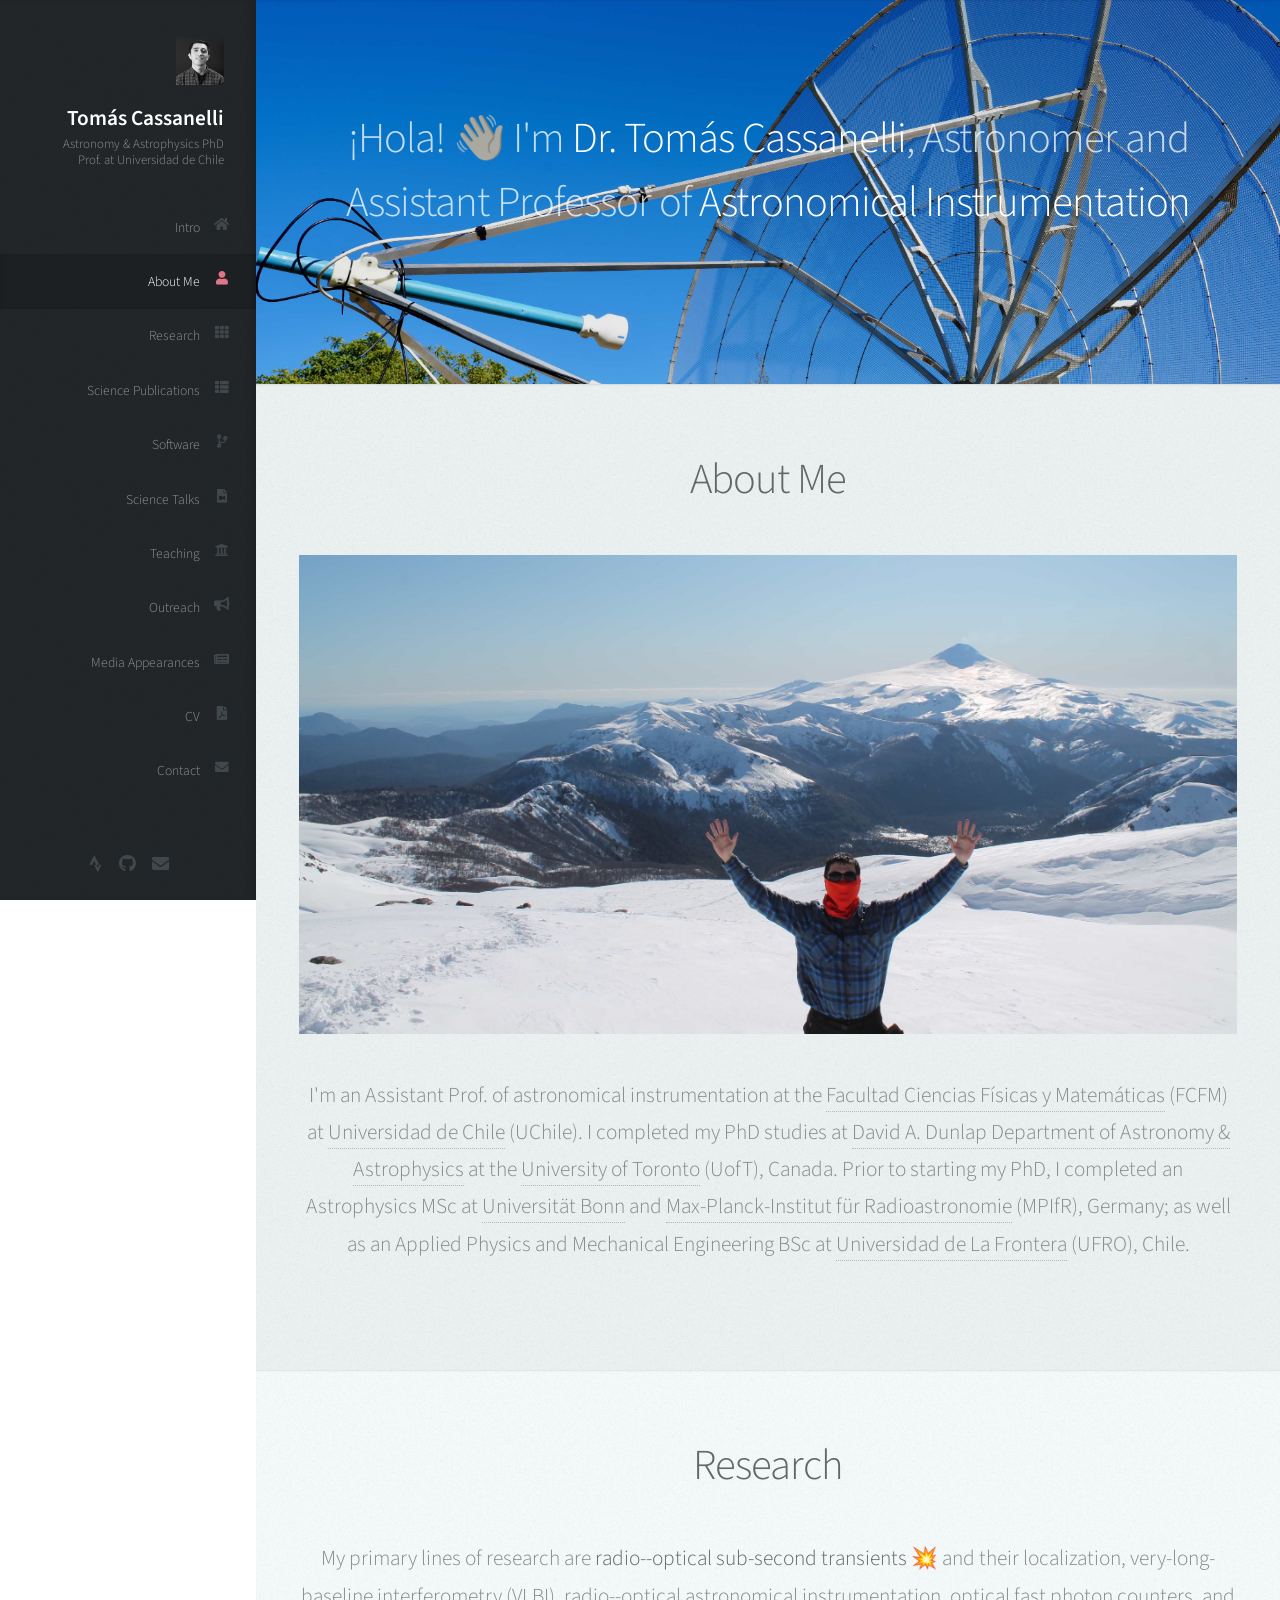
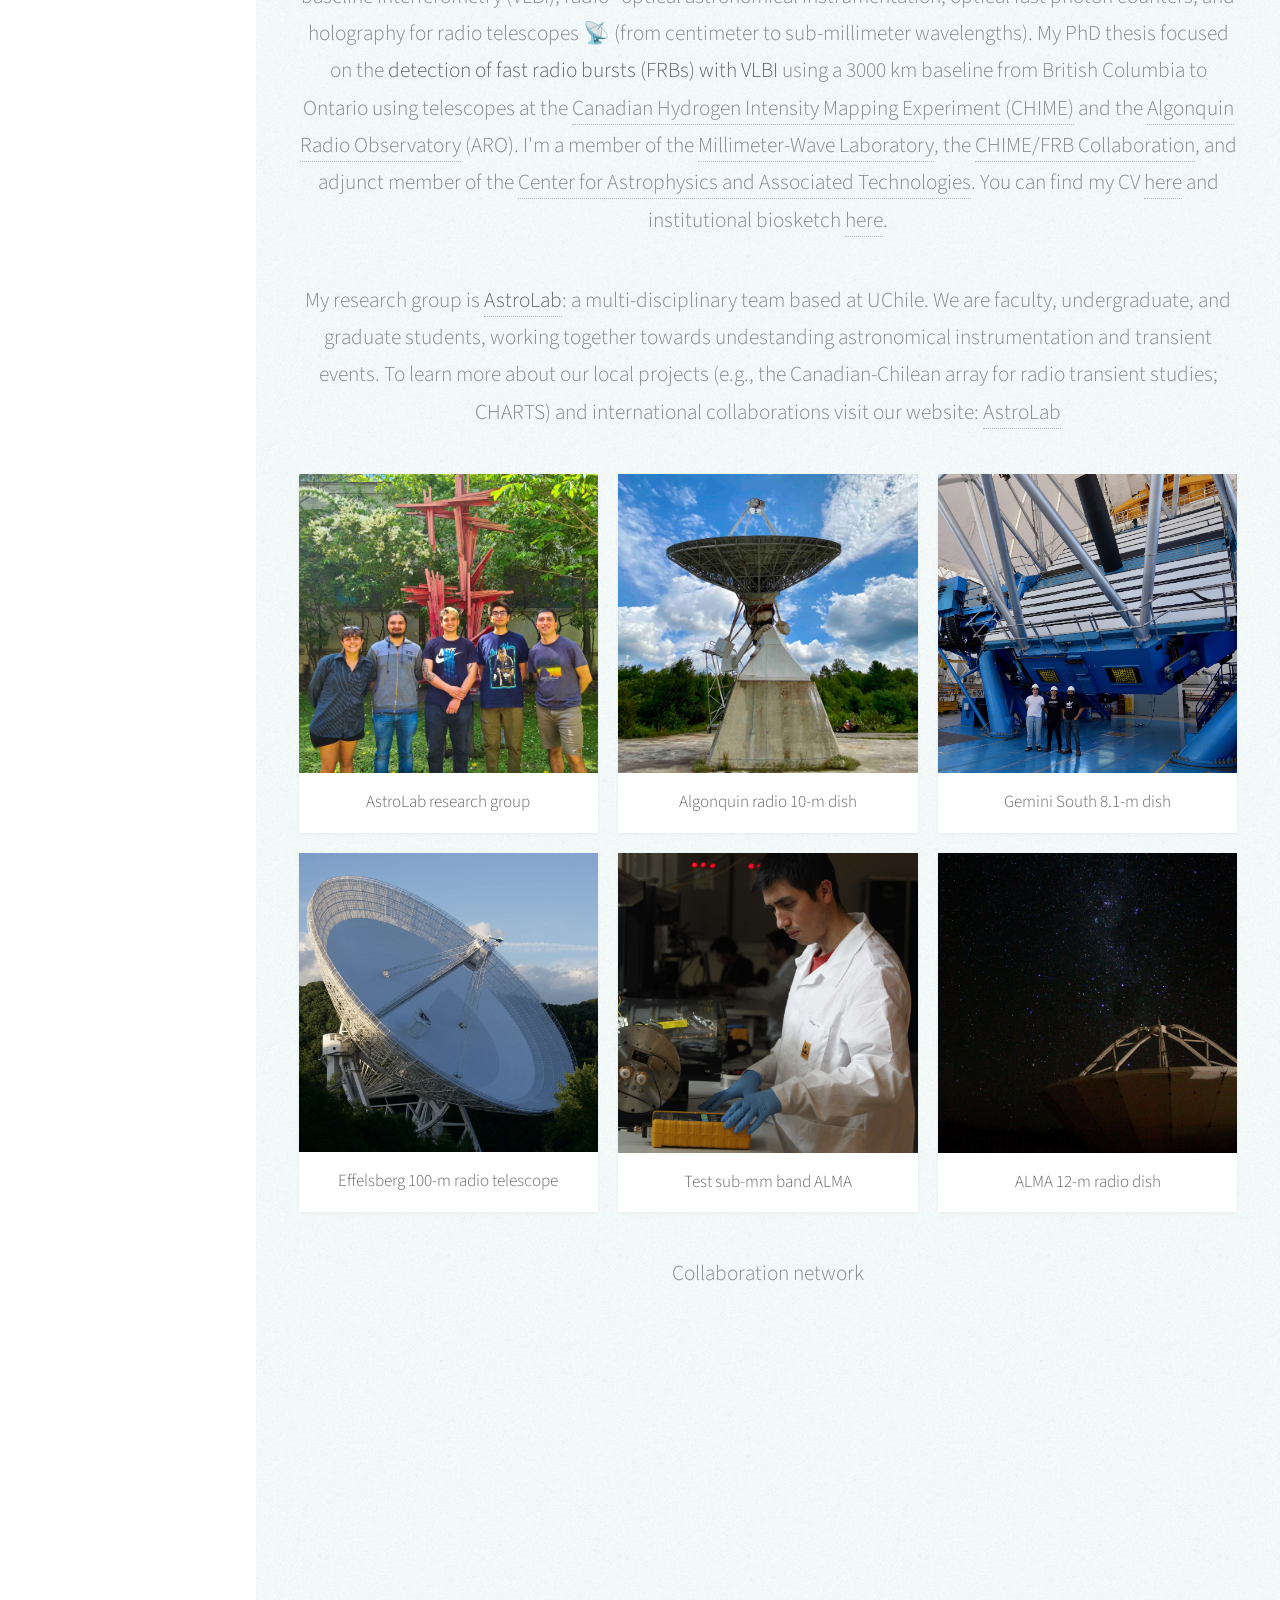
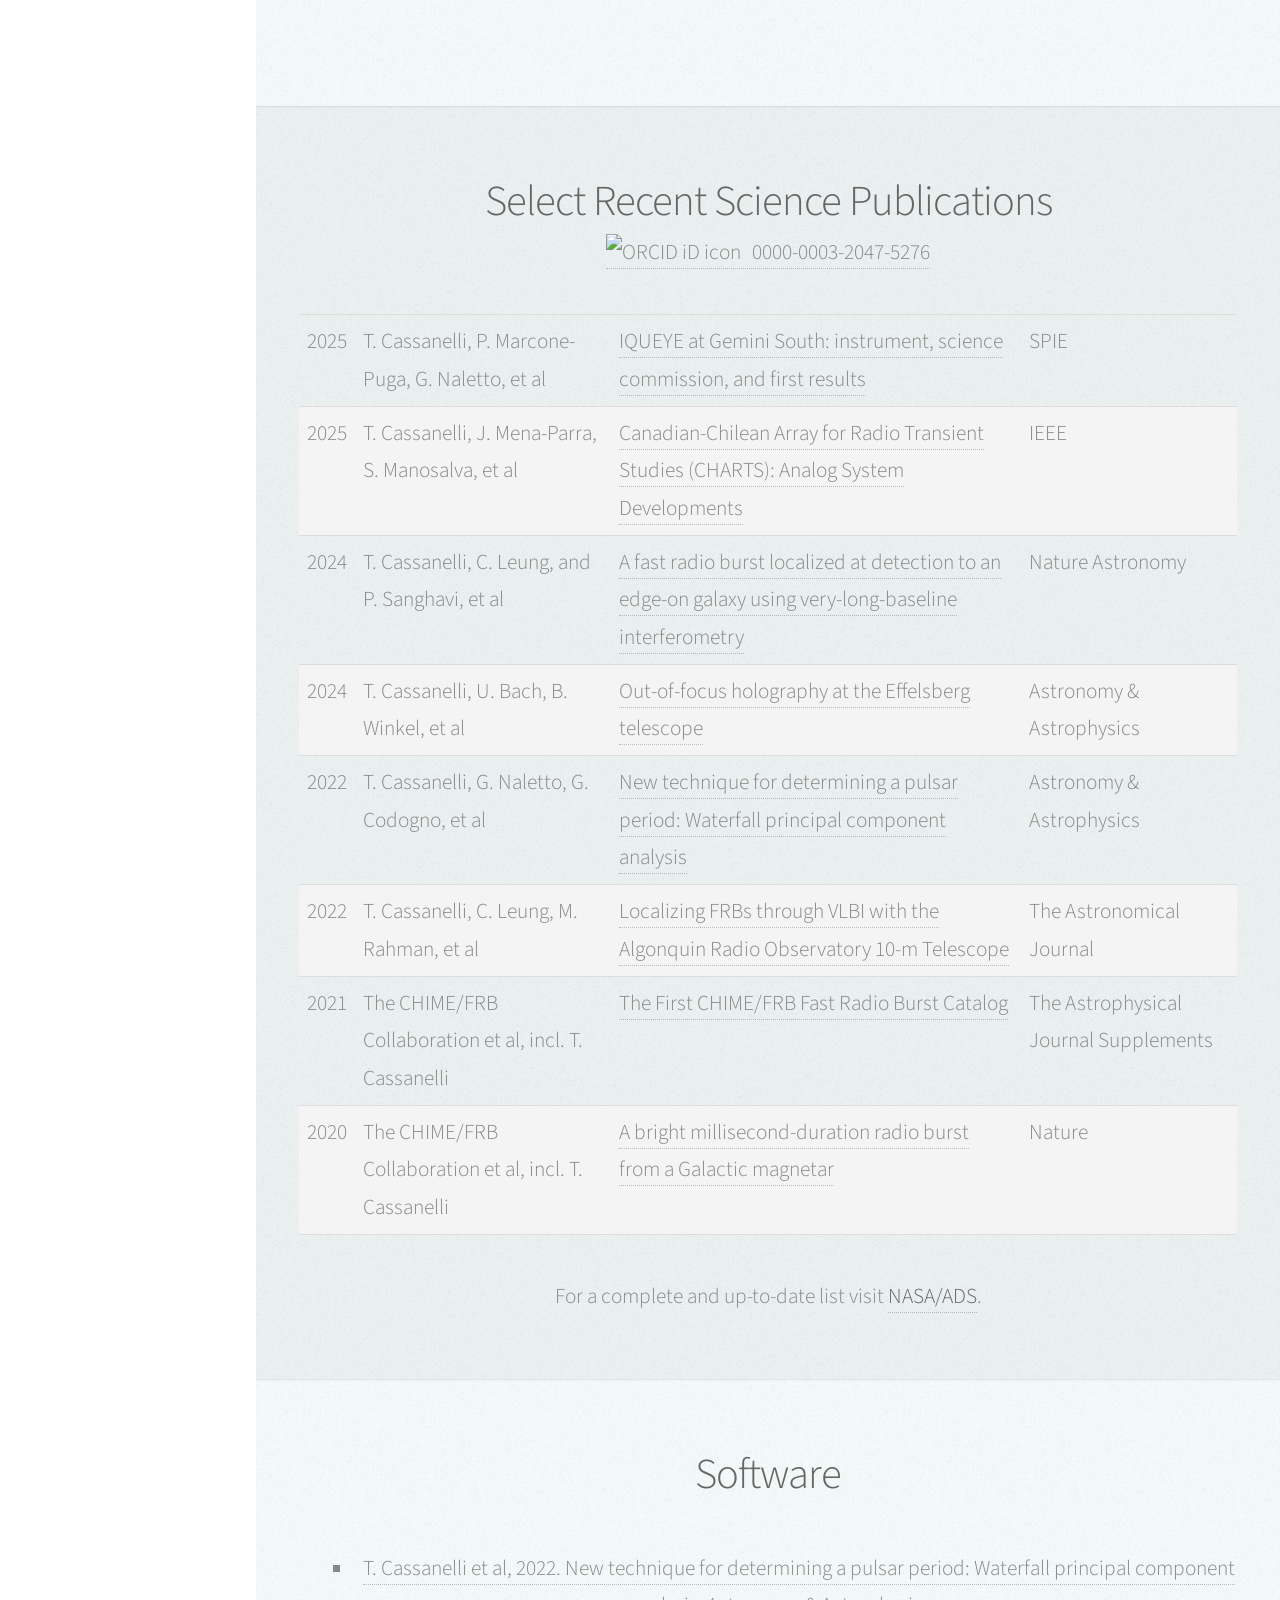
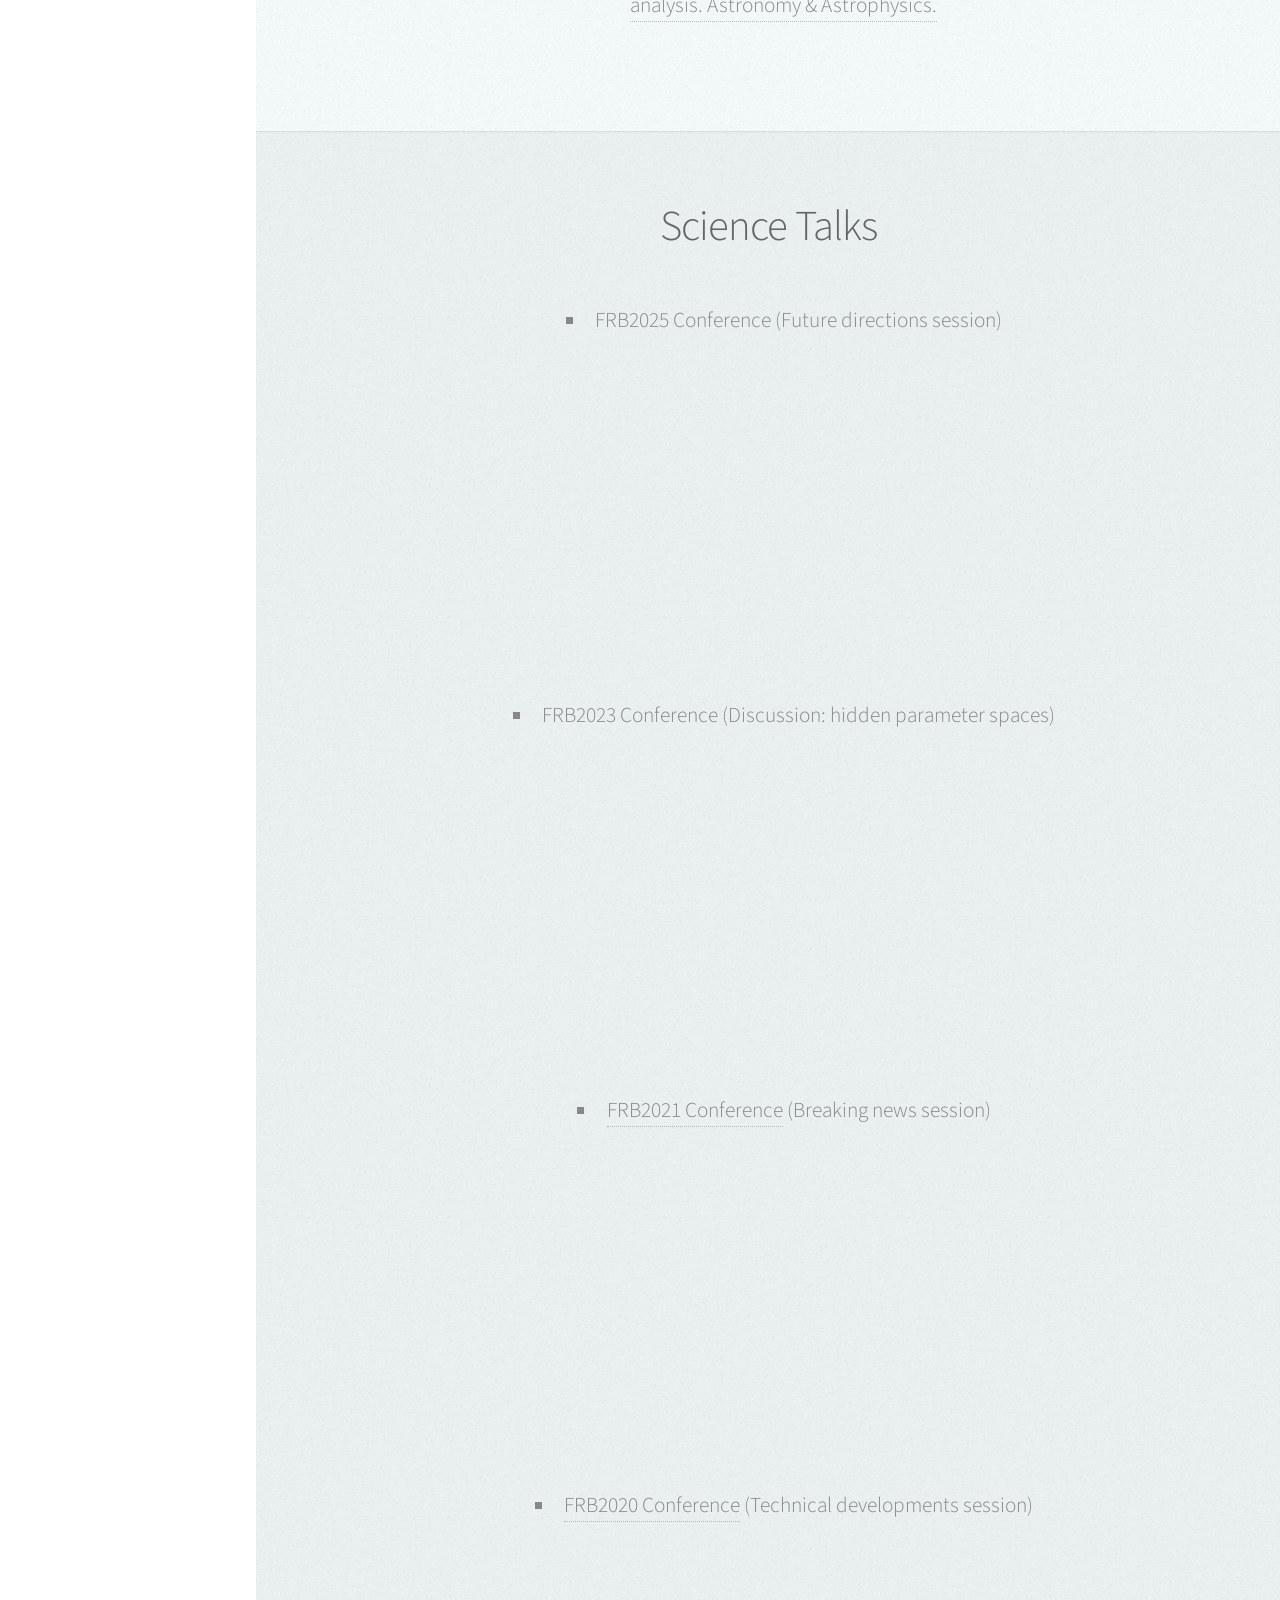
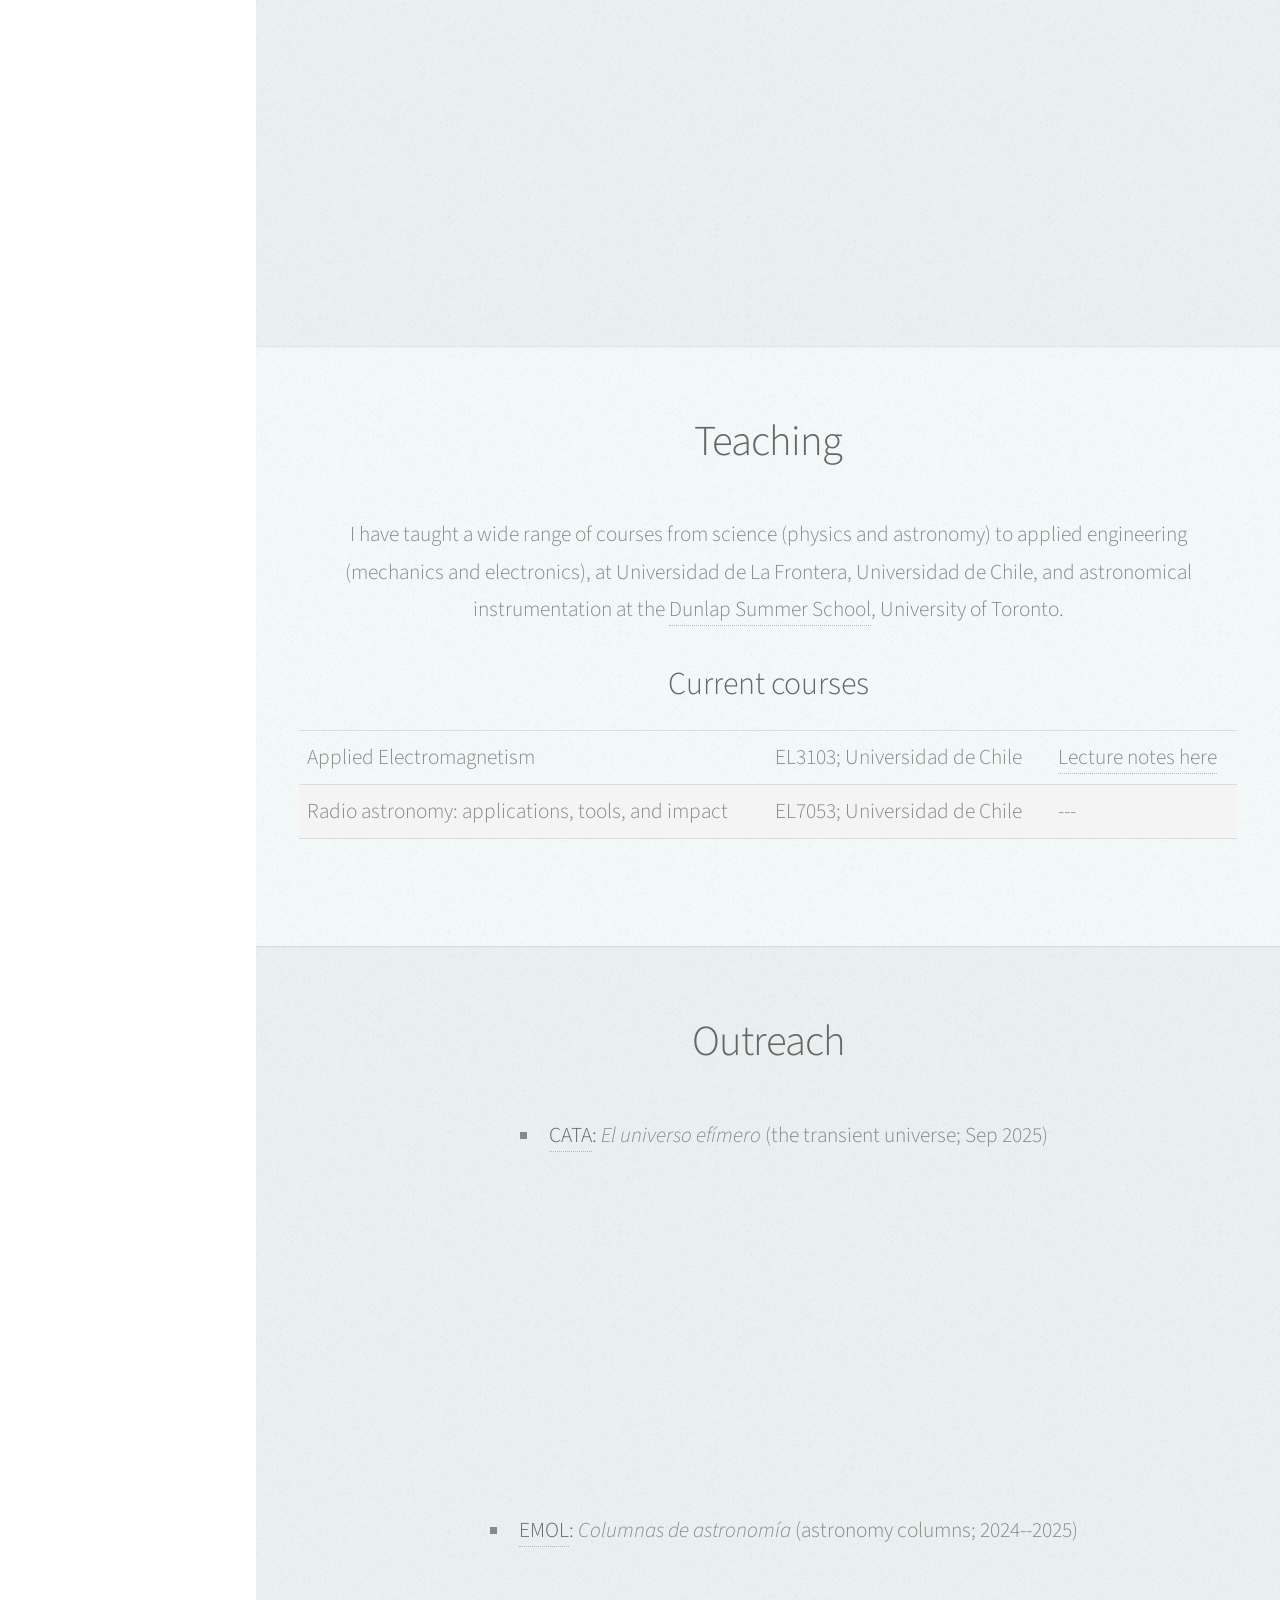
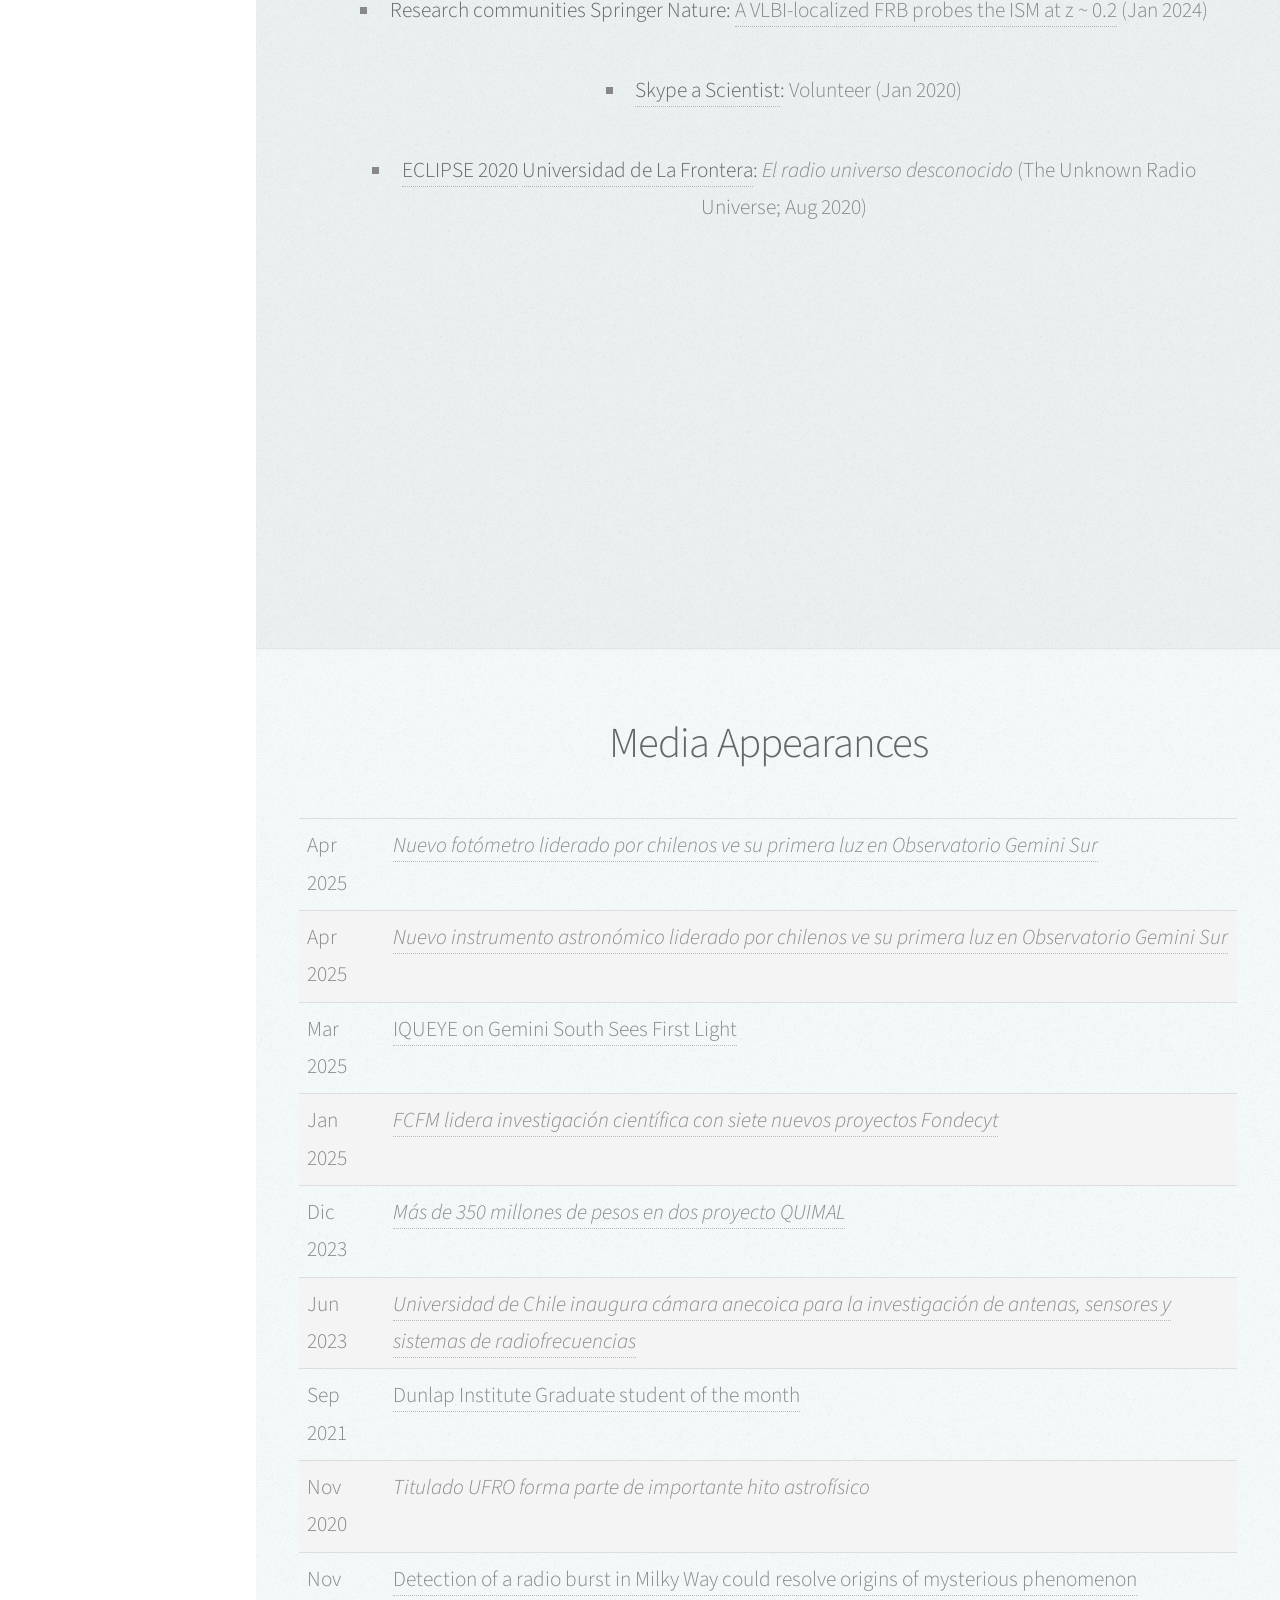
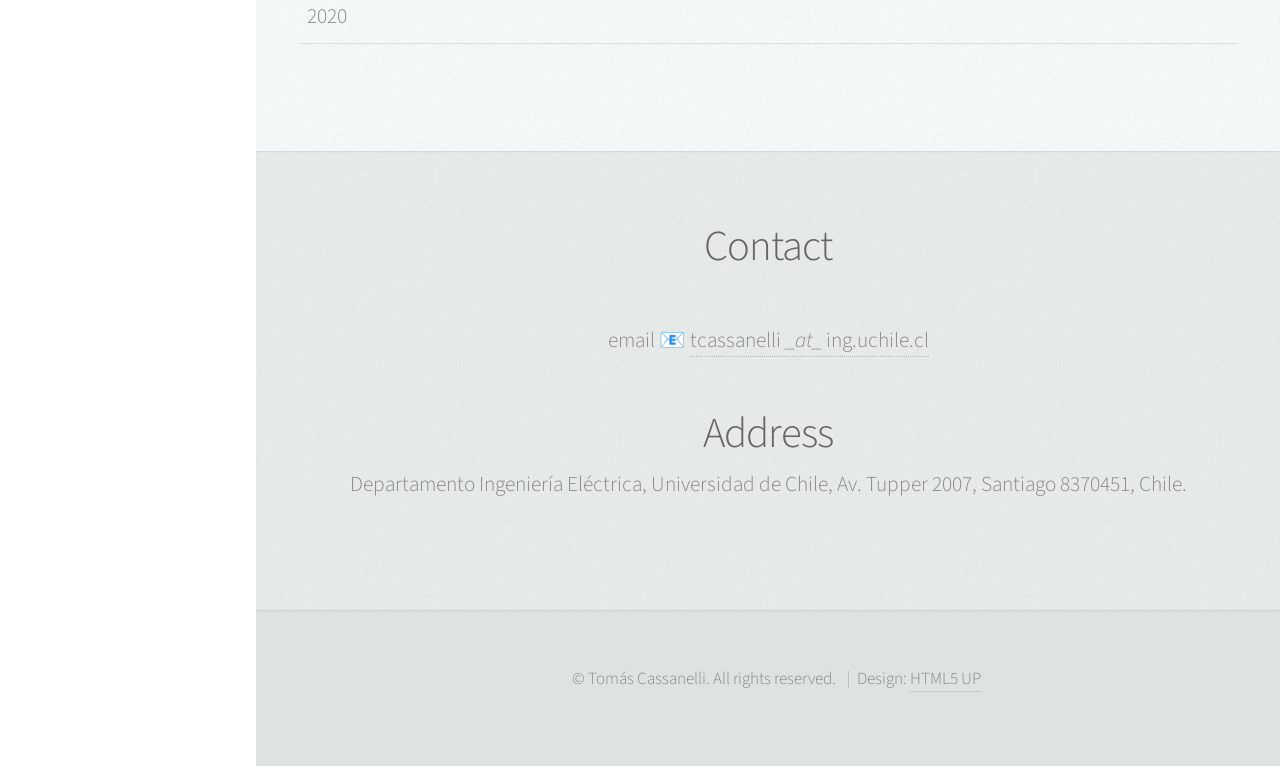
==== commit 166747b4: "fixing spacing in teaching section" ====
--- a/index.html
+++ b/index.html
@@ -410,7 +410,7 @@
                 instrumentation at the <a href="http://www.dunlap.utoronto.ca/summer-school">Dunlap Summer School</a>,
                 University of Toronto.
 
-                <header>
+                <header style="margin-top:1.5em; margin-bottom: 1em;">
                     <h3>Current courses</h3>
                 </header>
                 <table style="width:100%; border-collapse: collapse;">
